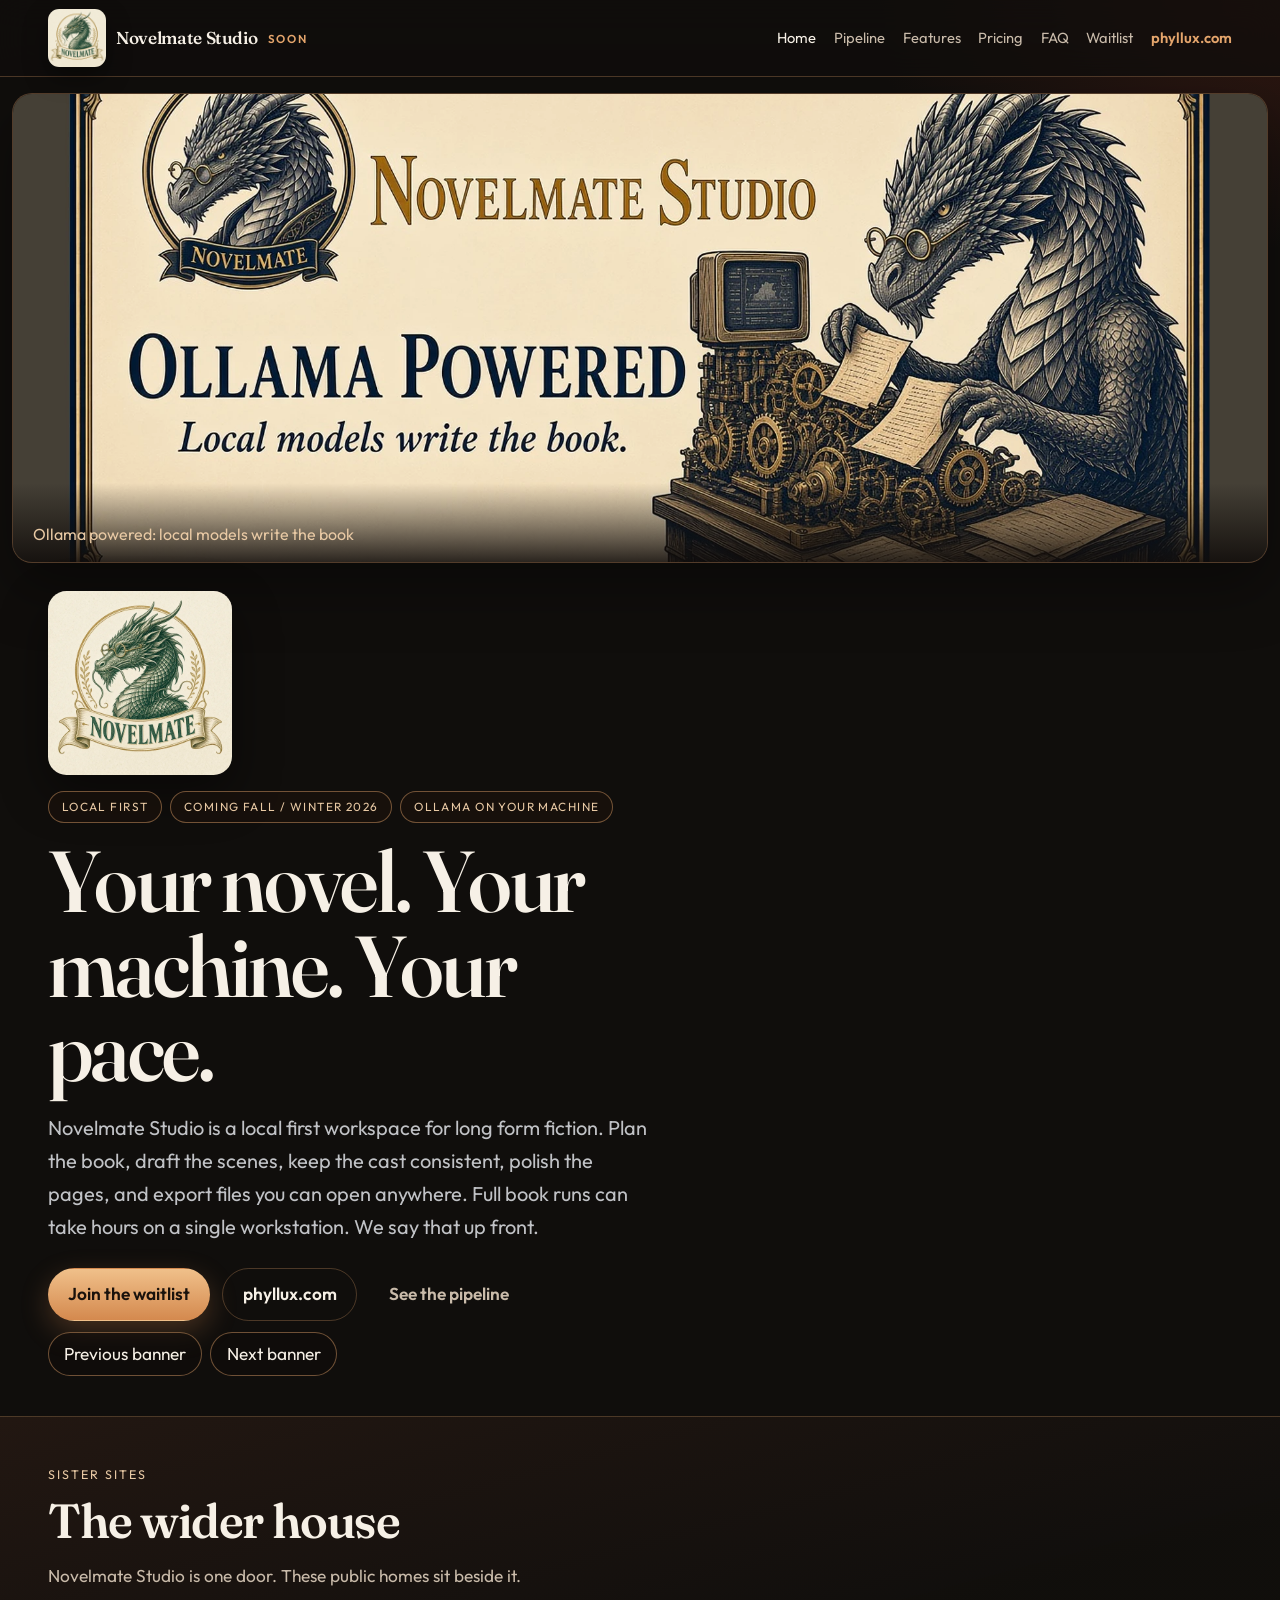
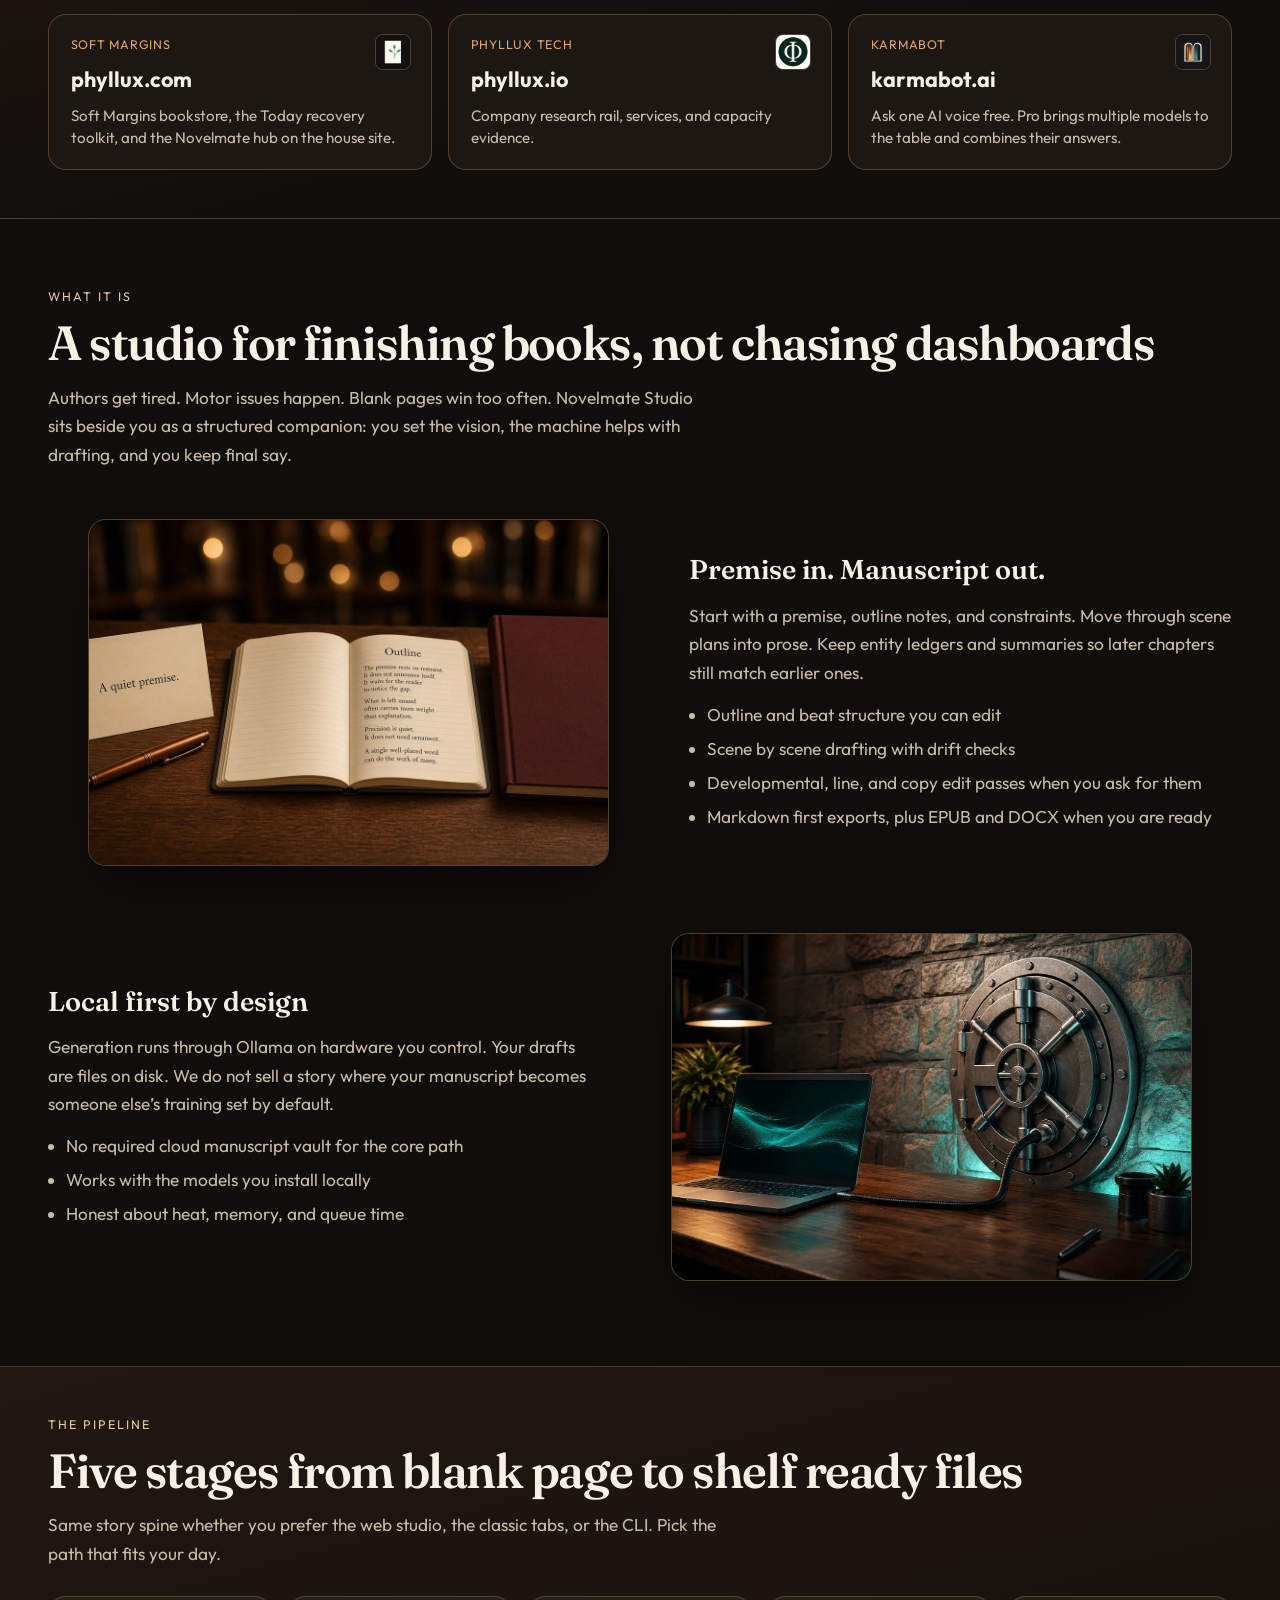
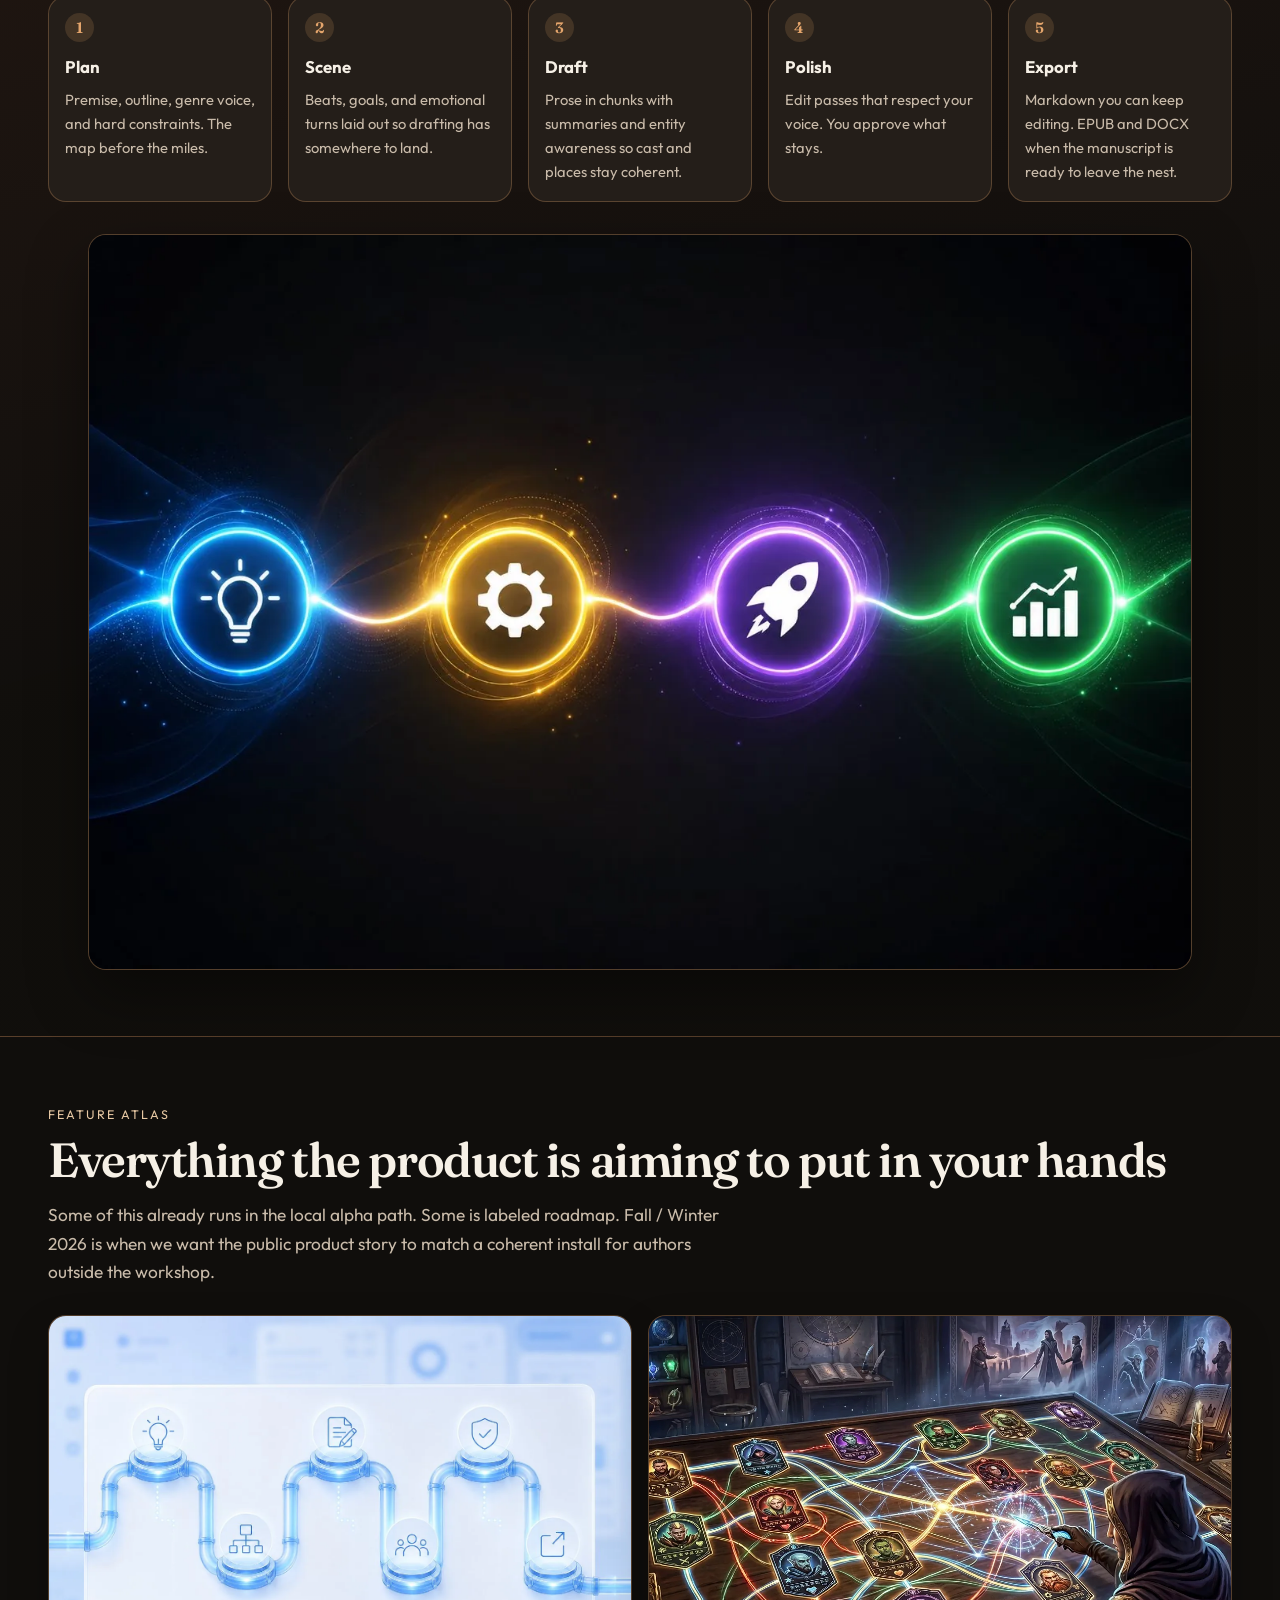
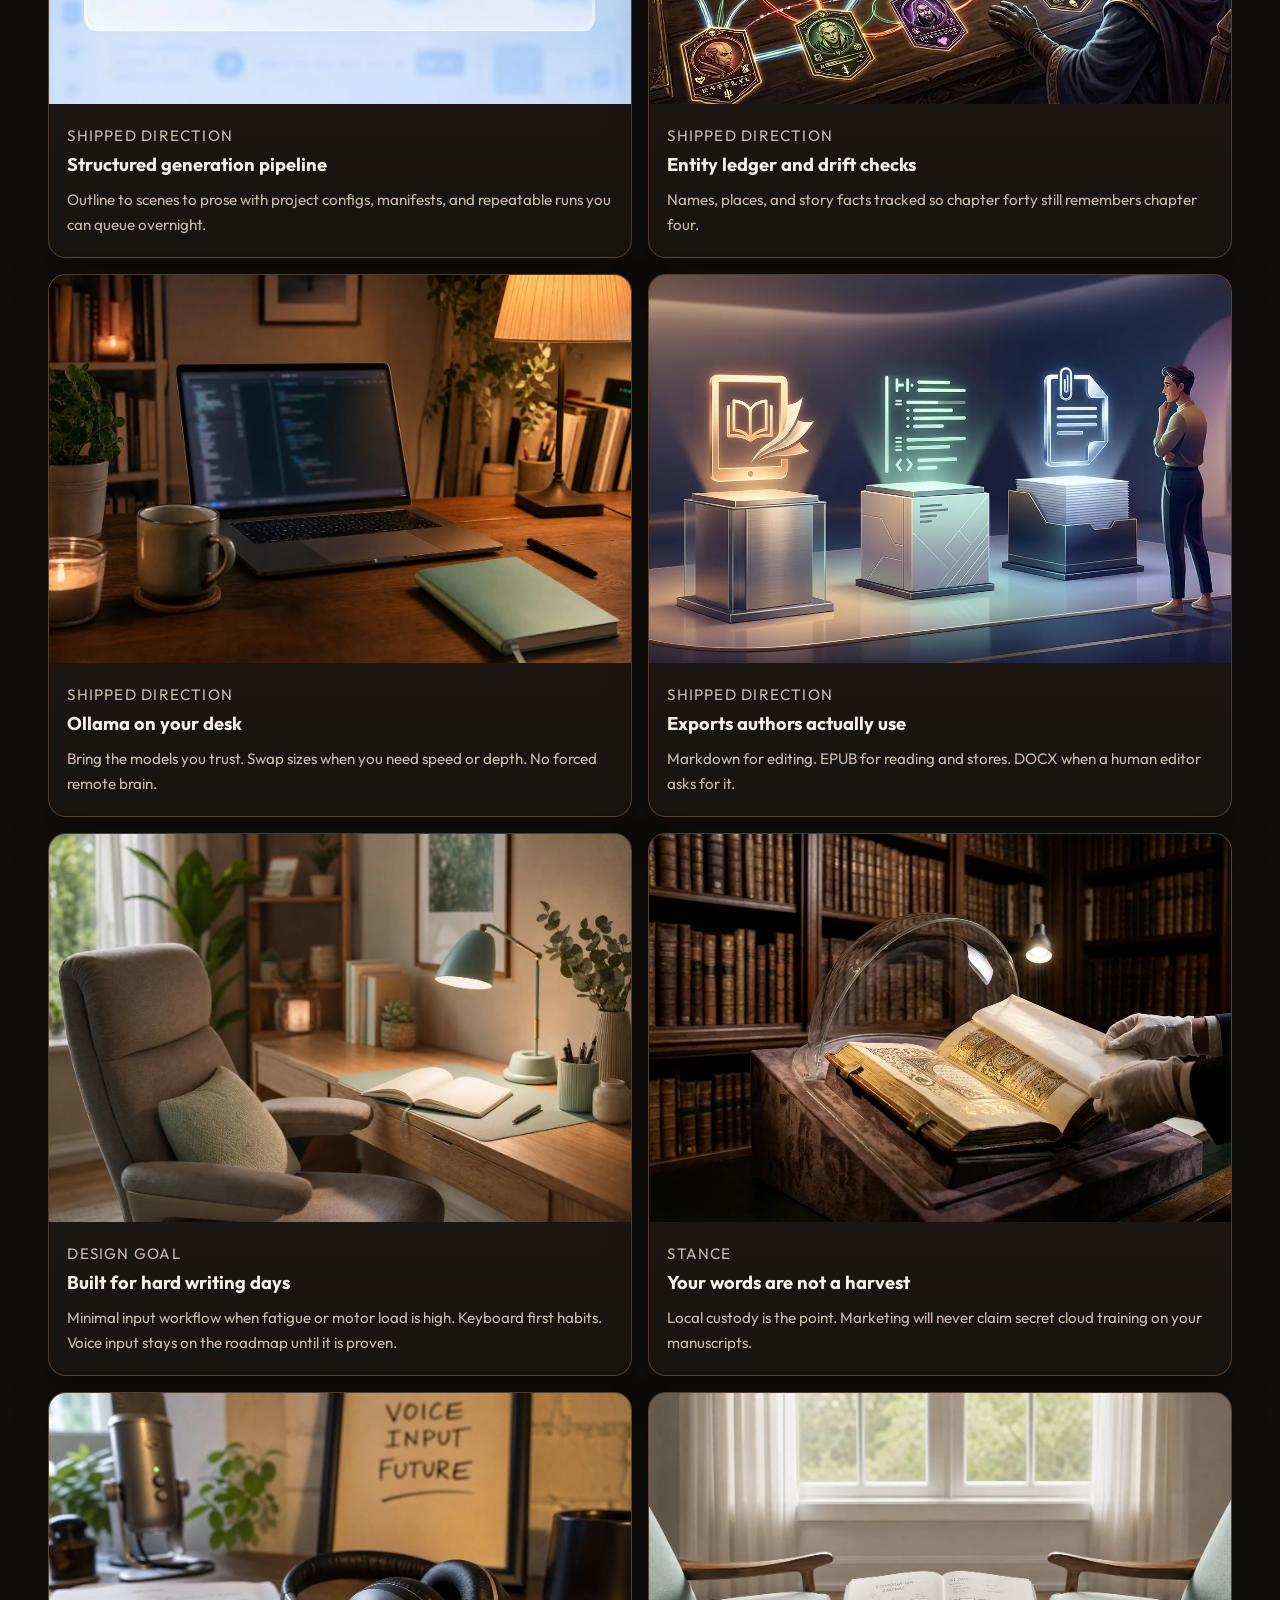
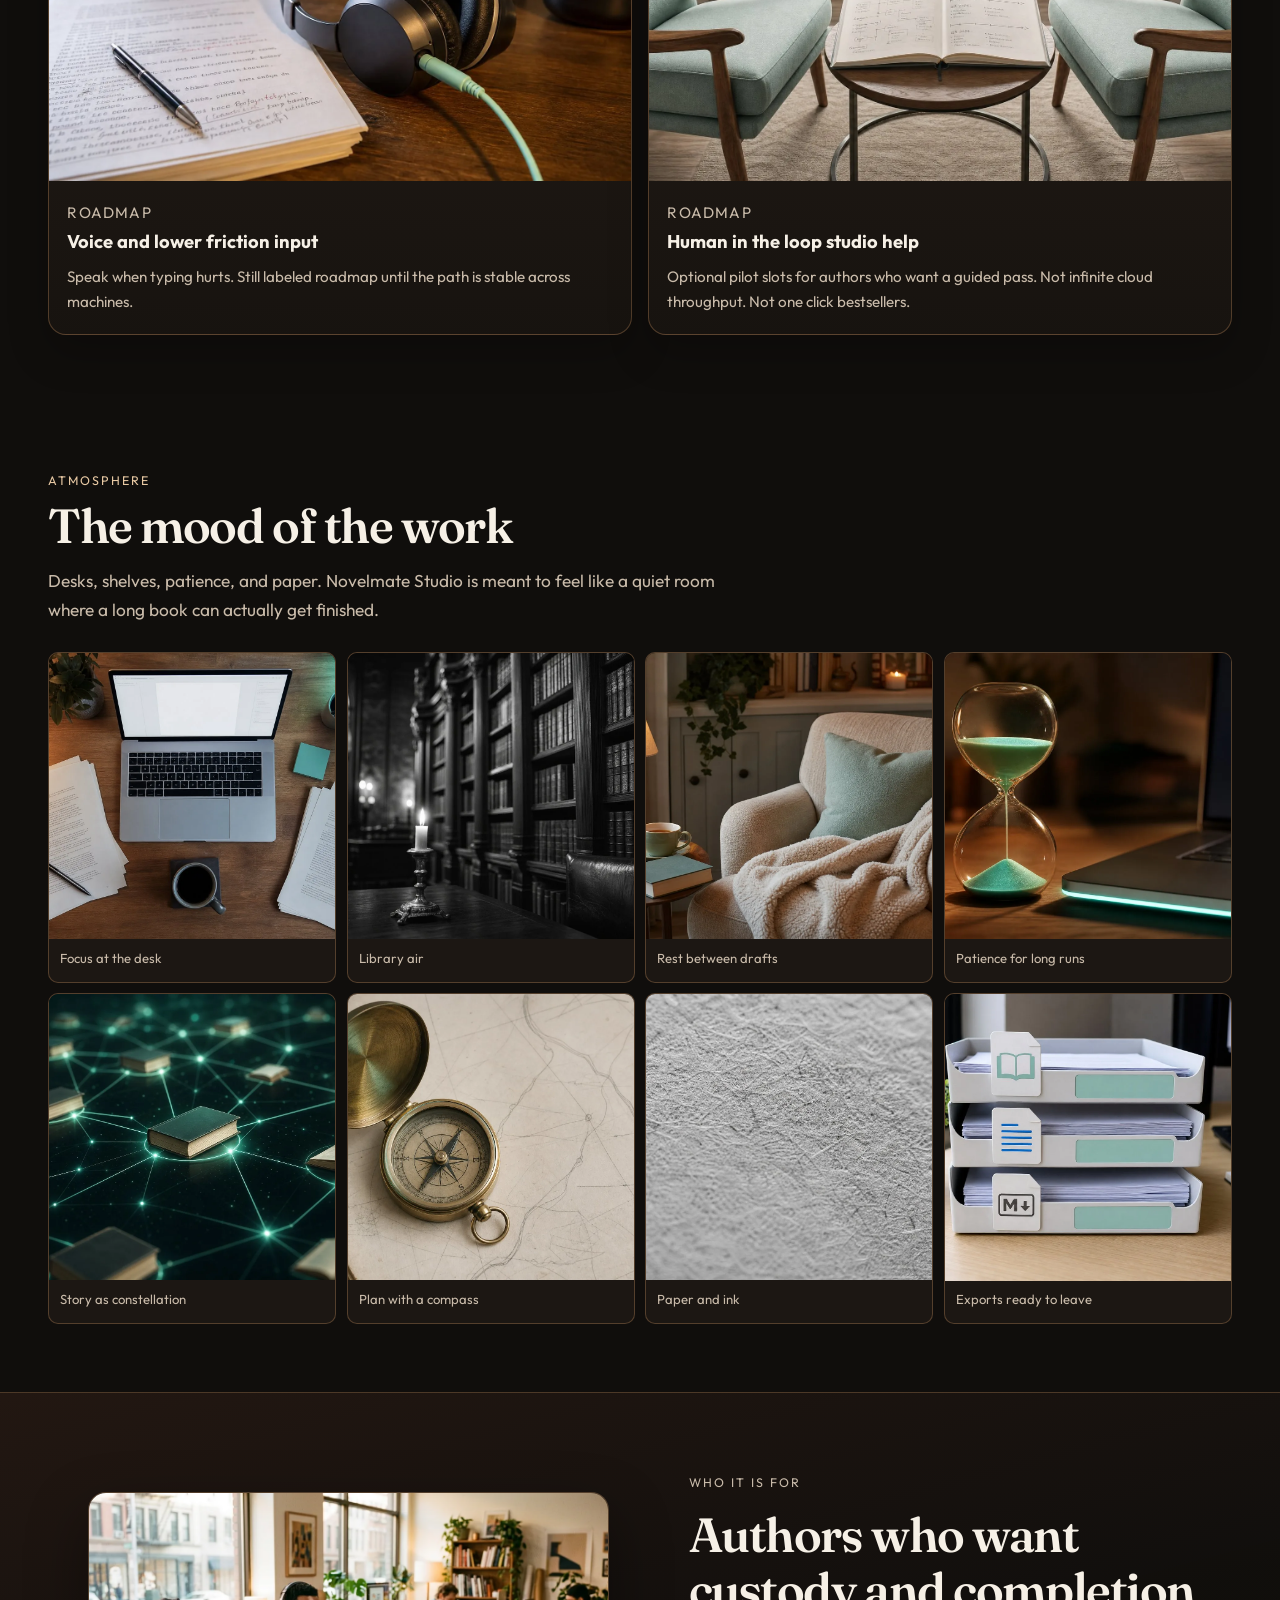
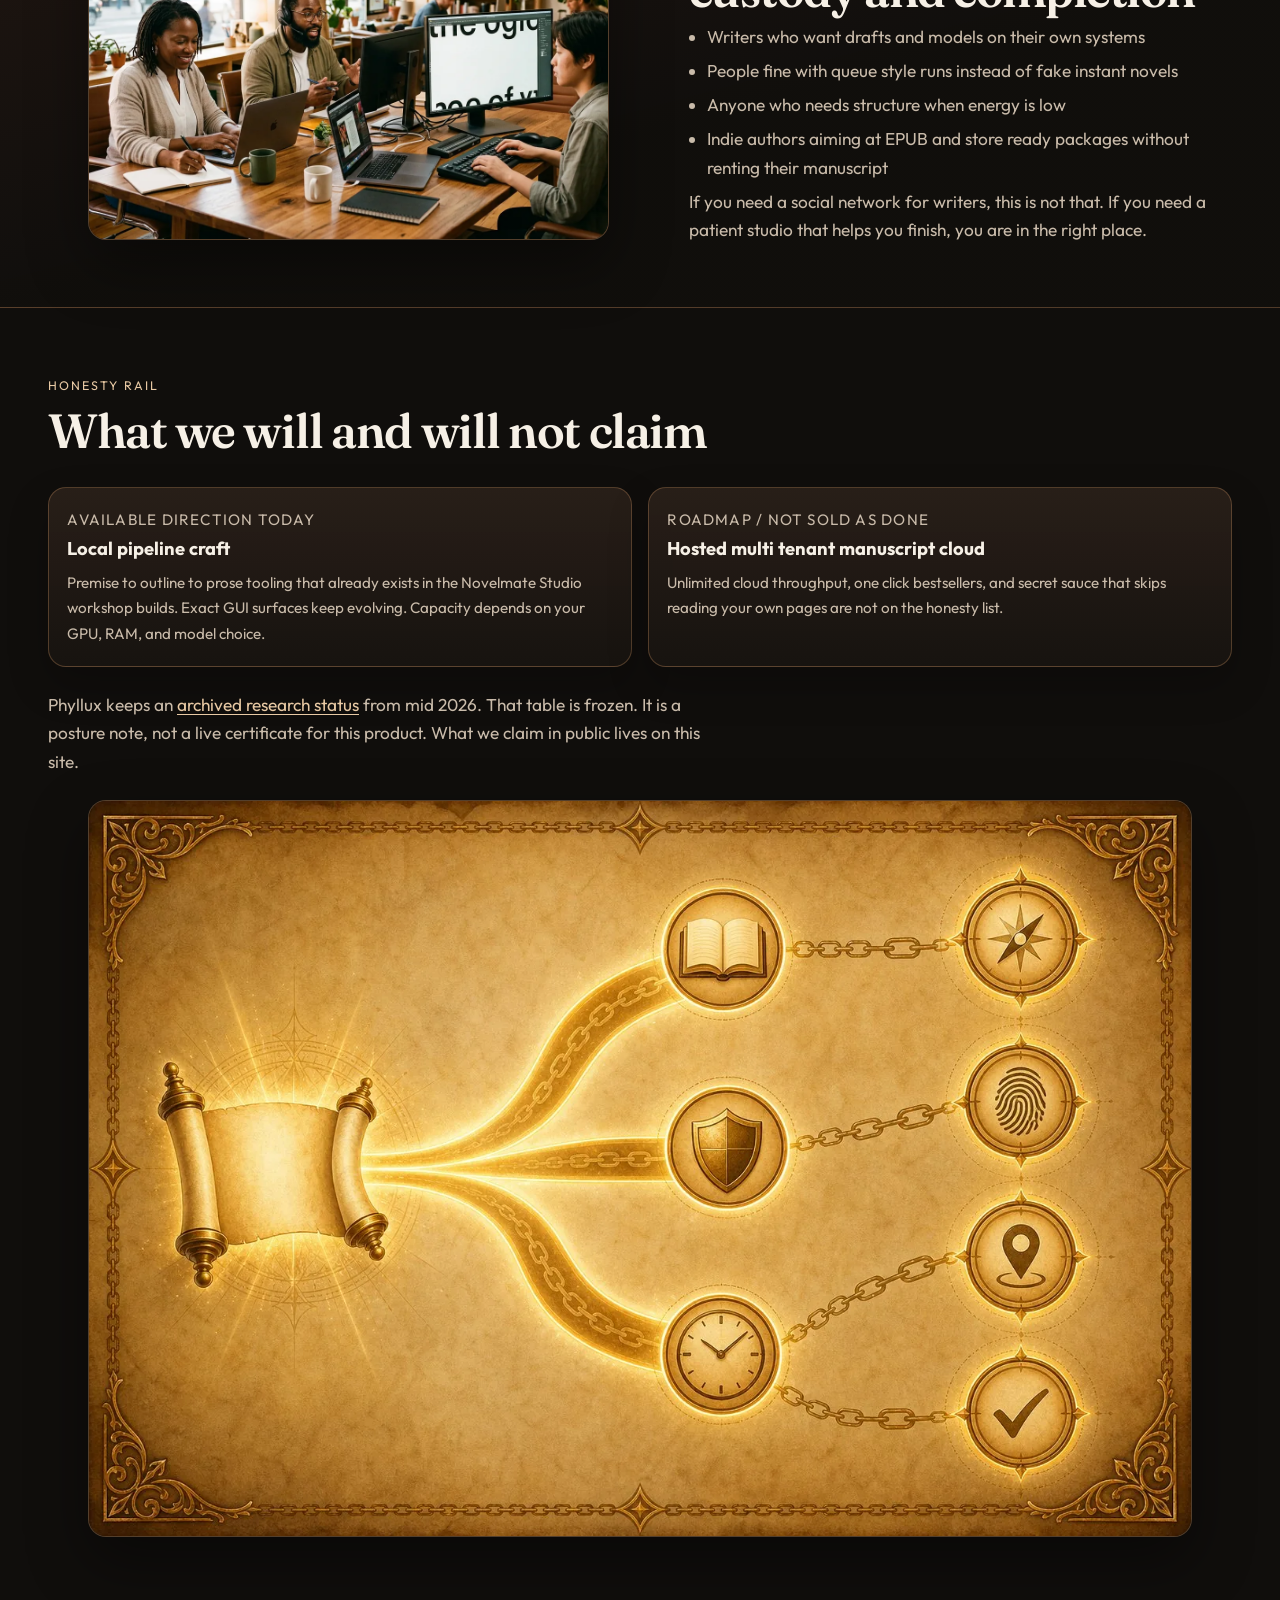
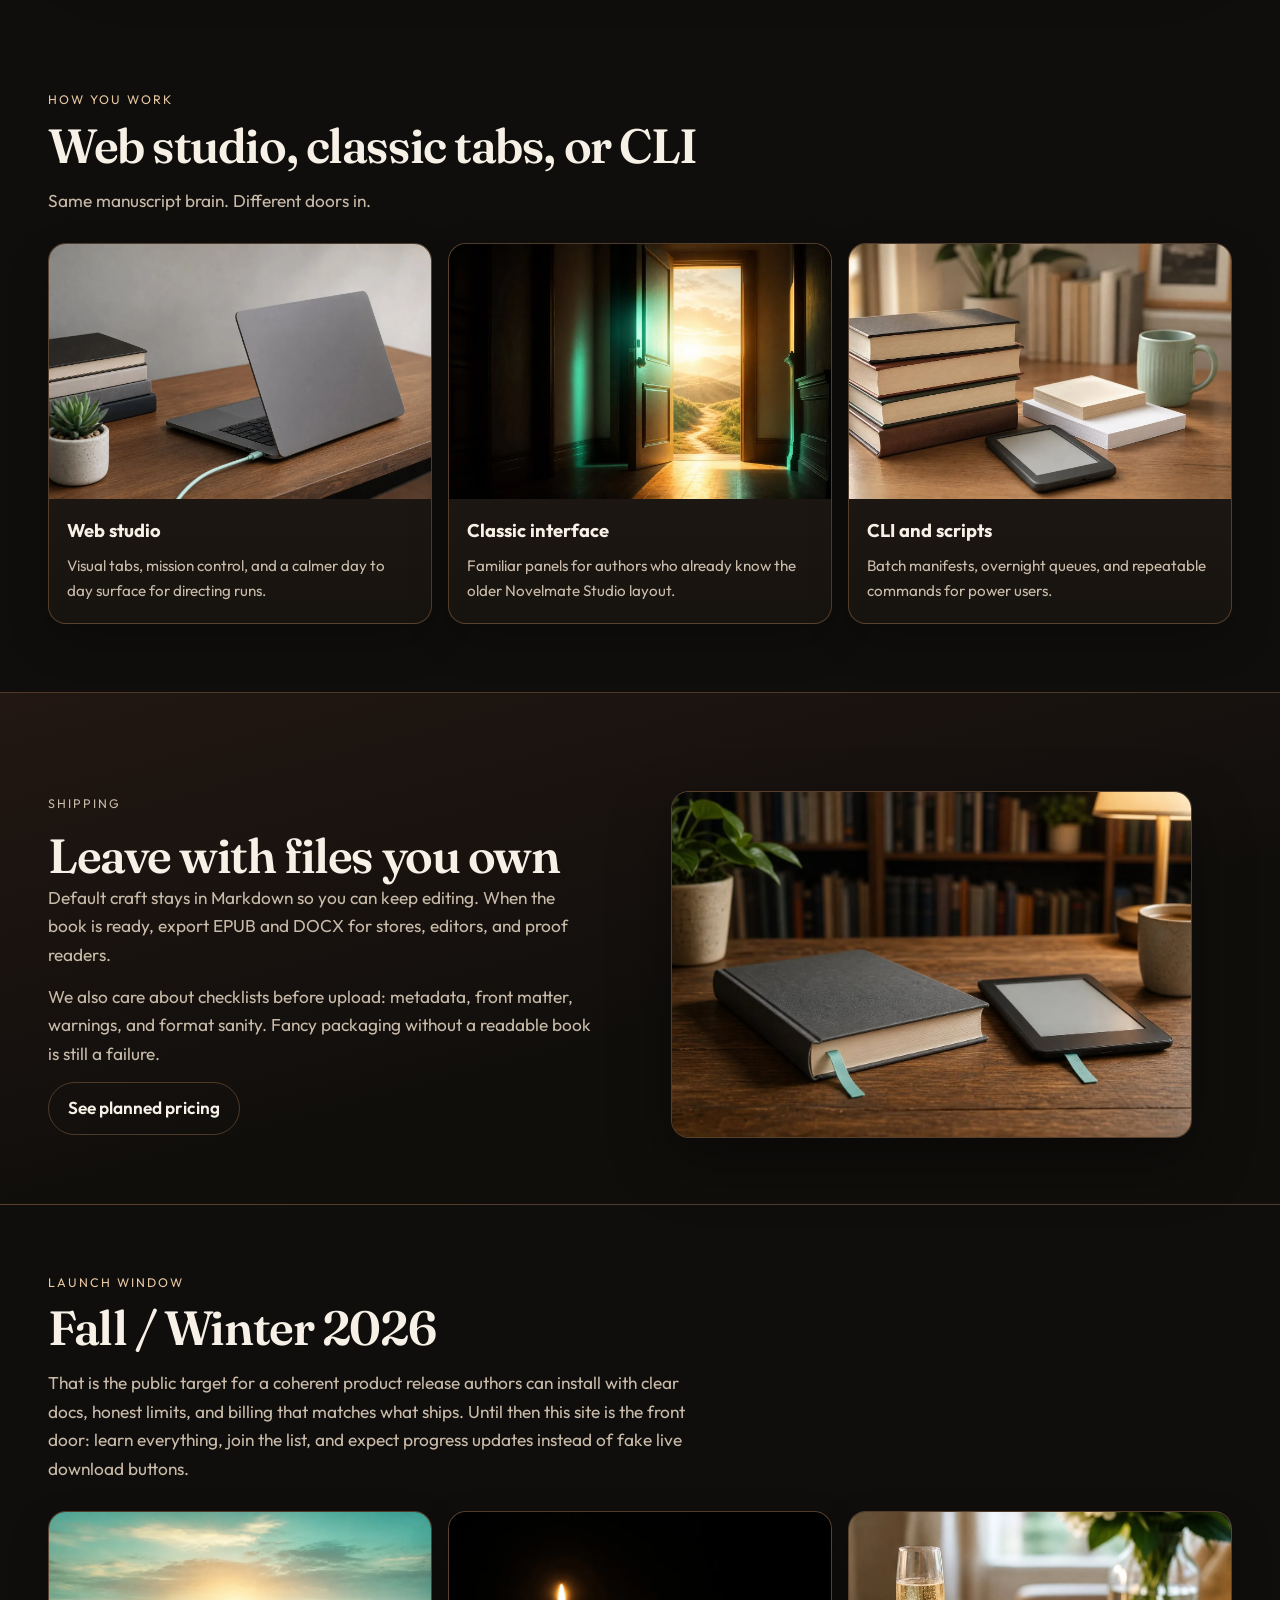
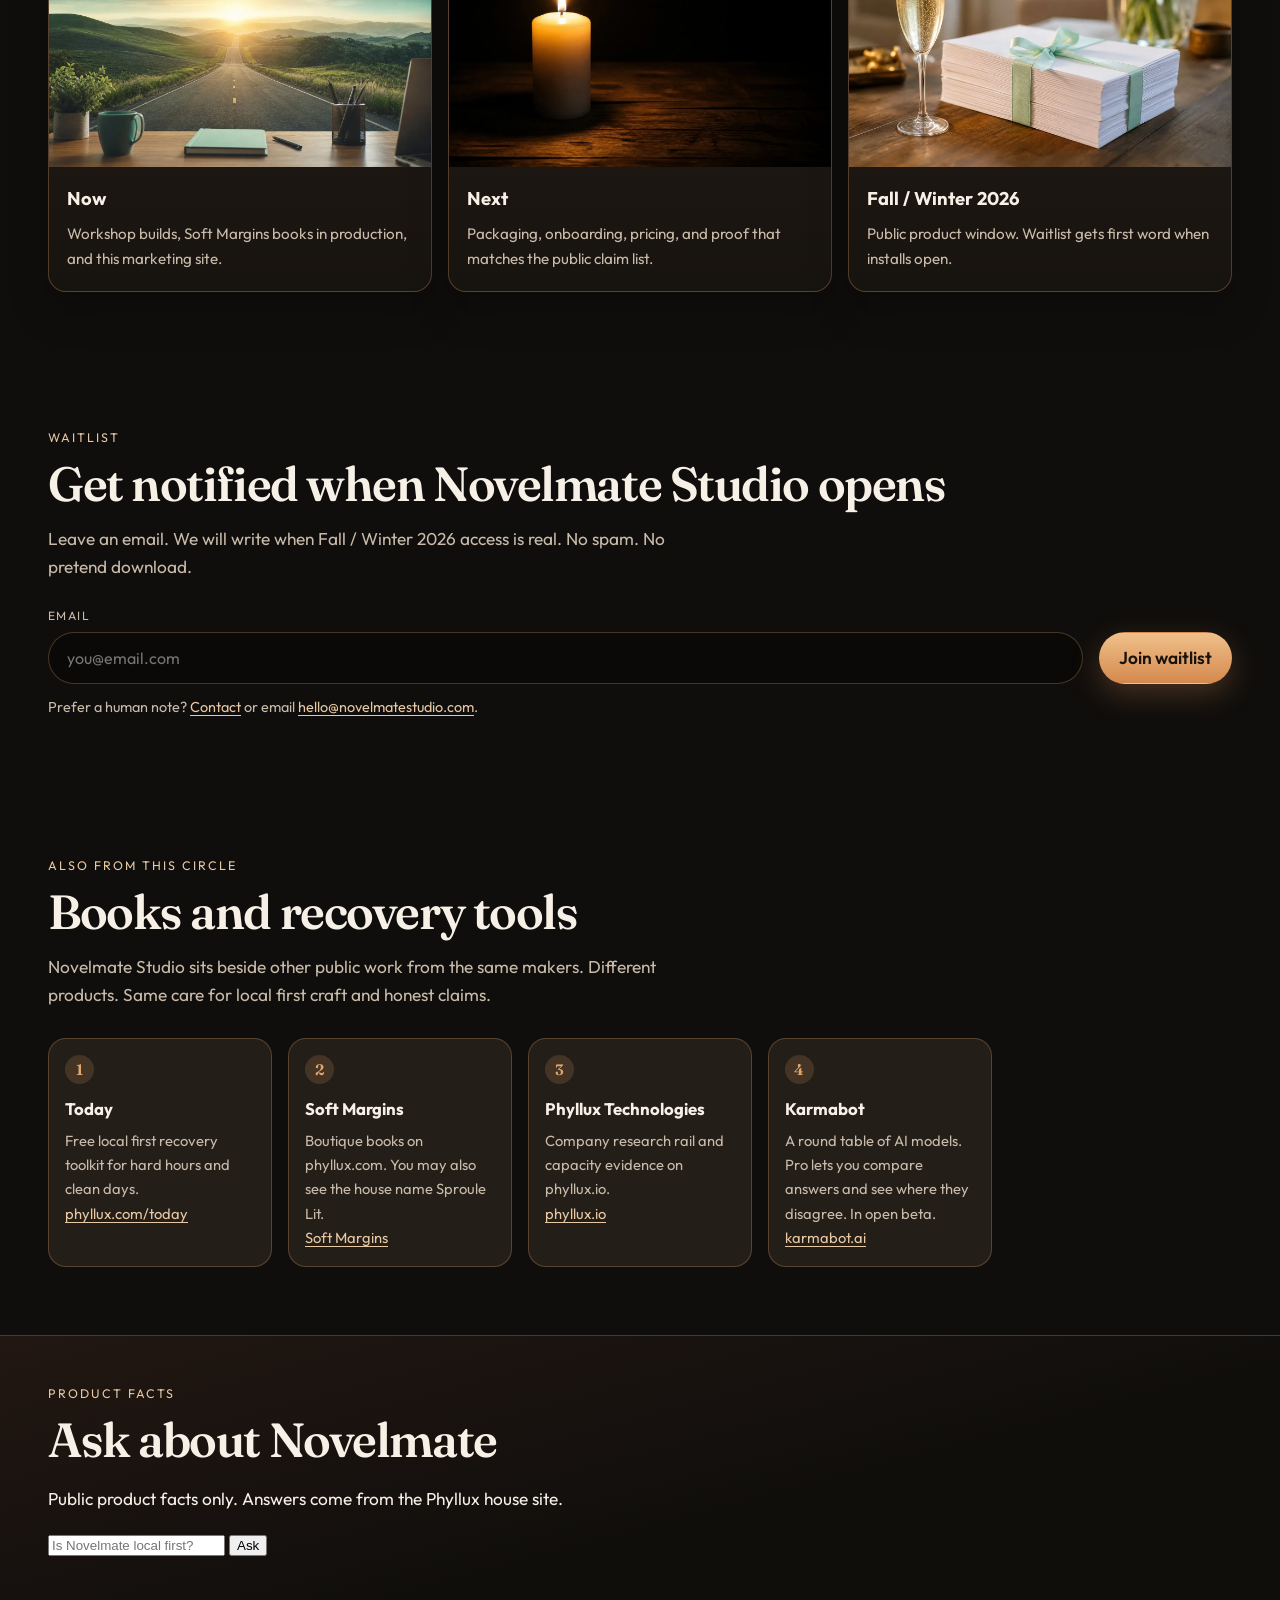
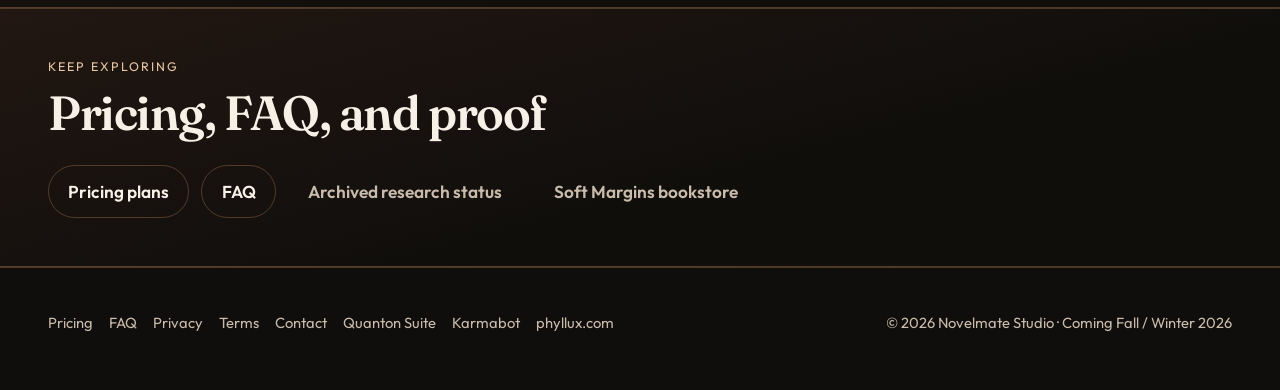
==== public/index.html @ 384fe959 "Show the studio banners above the headline and drop the twenty book offer. The home hero is now a cy" ====
﻿<!DOCTYPE html>
<html lang="en">
<head>
  <meta charset="utf-8" />
  <link rel="preconnect" href="https://fonts.googleapis.com" />
  <link rel="preconnect" href="https://fonts.gstatic.com" crossorigin />
  <link href="https://fonts.googleapis.com/css2?family=Fraunces:opsz,wght@9..144,520;9..144,640&family=Outfit:wght@400;500;600&display=swap" rel="stylesheet" />
  <meta name="viewport" content="width=device-width, initial-scale=1, viewport-fit=cover" />
  <title>Novelmate Studio — local first fiction workspace | Coming Fall/Winter 2026</title>
  <meta name="description" content="Novelmate Studio helps authors plan, draft, polish, and export long form fiction on their own machine with Ollama. Coming Fall/Winter 2026. Join the waitlist." />
  <meta property="og:title" content="Novelmate Studio — Coming Fall/Winter 2026" />
  <meta property="og:description" content="Local first novel workspace. Premise to manuscript to EPUB. Your files stay on your machine." />
  <meta property="og:type" content="website" />
  <meta property="og:url" content="https://novelmatestudio.com/" />
  <meta property="og:image" content="https://novelmatestudio.com/assets/og-1200x630.webp" />
  <meta name="twitter:card" content="summary_large_image" />
  <meta name="twitter:image" content="https://novelmatestudio.com/assets/og-1200x630.webp" />
  <link rel="canonical" href="https://novelmatestudio.com/" />
  <link rel="stylesheet" href="css/site.css?v=20261008b" />
  <link rel="icon" href="assets/brand/favicon-32.png" type="image/png" />
  <link rel="apple-touch-icon" href="assets/brand/apple-touch-icon.png" />
  <script type="application/ld+json">
  {
    "@context": "https://schema.org",
    "@type": "SoftwareApplication",
    "name": "Novelmate Studio",
    "applicationCategory": "MultimediaApplication",
    "operatingSystem": "Windows, macOS, Linux",
    "offers": { "@type": "Offer", "price": "0", "priceCurrency": "USD", "availability": "https://schema.org/PreOrder" },
    "description": "Local first AI assisted fiction workspace for planning, drafting, polish, and export. Coming Fall/Winter 2026.",
    "url": "https://novelmatestudio.com/"
  }
  </script>
</head>
<body>
  <a class="sr-only" href="#main">Skip to content</a>

  <header class="site-header">
    <div class="inner">
      <a class="brand" href="index.html"><img class="brand-dragon" src="assets/brand/logo-dragon.webp" alt="Novelmate dragon" width="58" height="58" />Novelmate Studio <span>soon</span></a>
      <button class="nav-toggle" type="button" data-nav-toggle aria-expanded="false" aria-controls="site-nav">Menu</button>
      <nav id="site-nav" class="nav" data-site-nav aria-label="Primary">
        <a href="index.html" aria-current="page">Home</a>
        <a href="#pipeline">Pipeline</a>
        <a href="#features">Features</a>
        <a href="pricing.html">Pricing</a>
        <a href="faq.html">FAQ</a>
        <a href="#waitlist">Waitlist</a>
        <a class="nav-ext" href="https://phyllux.com/" rel="noopener noreferrer" target="_blank">phyllux.com</a>
      </nav>
    </div>
  </header>

  <section class="hero-stage" aria-label="Novelmate Studio hero">
    <div class="hero-frame">
      <img id="heroBanner" src="assets/heroes/nm-feature-hero-01-local-first.webp" alt="" width="1920" height="1080" fetchpriority="high" />
      <p class="hero-caption" id="heroCaption">Local first: your words stay on your machine</p>
    </div>
    <div class="hero-inner">
      <img class="hero-mark" src="assets/brand/logo-dragon.webp" alt="Novelmate dragon crest" width="184" height="184" />
      <div class="pill-row">
        <span class="pill">Local first</span>
        <span class="pill">Coming Fall / Winter 2026</span>
        <span class="pill">Ollama on your machine</span>
      </div>
      <h1>Your novel. Your machine. Your pace.</h1>
      <p class="lede">
        Novelmate Studio is a local first workspace for long form fiction. Plan the book, draft the scenes, keep the cast consistent, polish the pages, and export files you can open anywhere.
        Full book runs can take hours on a single workstation. We say that up front.
      </p>
      <div class="cta-row">
        <a class="btn btn-primary" href="#waitlist">Join the waitlist</a>
        <a class="btn btn-secondary" href="https://phyllux.com/" rel="noopener noreferrer" target="_blank">phyllux.com</a>
        <a class="btn btn-ghost" href="#pipeline">See the pipeline</a>
      </div>
      <div class="hero-nav">
        <button type="button" id="heroPrev">Previous banner</button>
        <button type="button" id="heroNext">Next banner</button>
      </div>
    </div>
  </section>

  <main id="main">
    <section class="band sister-band" aria-labelledby="sister-heading">
      <div class="wrap">
        <p class="section-kicker">Sister sites</p>
        <h2 class="section-title" id="sister-heading">The wider house</h2>
        <p class="section-lead">Novelmate Studio is one door. These public homes sit beside it.</p>
        <div class="sister-grid">
          <a class="sister-card" href="https://phyllux.com/soft-margins.html" rel="noopener noreferrer" target="_blank">
            <img class="sister-mark" src="assets/brand/soft-margins-mark-96.webp" alt="" width="96" height="96" loading="lazy">
            <p class="sister-kicker">Soft Margins</p>
            <h3>phyllux.com</h3>
            <p>Soft Margins bookstore, the Today recovery toolkit, and the Novelmate hub on the house site.</p>
          </a>
          <a class="sister-card" href="https://phyllux.io/" rel="noopener noreferrer" target="_blank">
            <img class="sister-mark" src="assets/brand/phyllux-mark-96.webp" alt="" width="96" height="96" loading="lazy">
            <p class="sister-kicker">Phyllux Tech</p>
            <h3>phyllux.io</h3>
            <p>Company research rail, services, and capacity evidence.</p>
          </a>
          <a class="sister-card" href="https://karmabot.ai/" rel="noopener noreferrer" target="_blank">
            <img class="sister-mark" src="assets/brand/karmabot-mark-96.webp" alt="" width="96" height="96" loading="lazy">
            <p class="sister-kicker">Karmabot</p>
            <h3>karmabot.ai</h3>
            <p>Ask one AI voice free. Pro brings multiple models to the table and combines their answers.</p>
          </a>
        </div>
      </div>
    </section>
<section class="wrap" aria-labelledby="what-heading">
      <p class="section-kicker">What it is</p>
      <h2 class="section-title" id="what-heading">A studio for finishing books, not chasing dashboards</h2>
      <p class="section-lead">
        Authors get tired. Motor issues happen. Blank pages win too often. Novelmate Studio sits beside you as a structured companion: you set the vision, the machine helps with drafting, and you keep final say.
      </p>

      <div class="feature-split">
        <figure class="feature-media">
          <img src="assets/marketing/bcs-ad-aspiration-premise-to-novel.webp" alt="Visual metaphor of a premise becoming a finished novel" width="1376" height="768" loading="lazy" />
        </figure>
        <div class="feature-copy">
          <h3>Premise in. Manuscript out.</h3>
          <p>Start with a premise, outline notes, and constraints. Move through scene plans into prose. Keep entity ledgers and summaries so later chapters still match earlier ones.</p>
          <ul>
            <li>Outline and beat structure you can edit</li>
            <li>Scene by scene drafting with drift checks</li>
            <li>Developmental, line, and copy edit passes when you ask for them</li>
            <li>Markdown first exports, plus EPUB and DOCX when you are ready</li>
          </ul>
        </div>
      </div>

      <div class="feature-split reverse">
        <figure class="feature-media">
          <img src="assets/marketing/nm-pdf-card-local-first.webp" alt="Local custody metaphor for manuscripts on your own computer" width="1400" height="933" loading="lazy" />
        </figure>
        <div class="feature-copy">
          <h3>Local first by design</h3>
          <p>Generation runs through Ollama on hardware you control. Your drafts are files on disk. We do not sell a story where your manuscript becomes someone else’s training set by default.</p>
          <ul>
            <li>No required cloud manuscript vault for the core path</li>
            <li>Works with the models you install locally</li>
            <li>Honest about heat, memory, and queue time</li>
          </ul>
        </div>
      </div>
    </section>

    <section class="band" id="pipeline" aria-labelledby="pipeline-heading">
      <div class="wrap">
        <p class="section-kicker">The pipeline</p>
        <h2 class="section-title" id="pipeline-heading">Five stages from blank page to shelf ready files</h2>
        <p class="section-lead">Same story spine whether you prefer the web studio, the classic tabs, or the CLI. Pick the path that fits your day.</p>
        <div class="steps">
          <article class="step">
            <h3>Plan</h3>
            <p>Premise, outline, genre voice, and hard constraints. The map before the miles.</p>
          </article>
          <article class="step">
            <h3>Scene</h3>
            <p>Beats, goals, and emotional turns laid out so drafting has somewhere to land.</p>
          </article>
          <article class="step">
            <h3>Draft</h3>
            <p>Prose in chunks with summaries and entity awareness so cast and places stay coherent.</p>
          </article>
          <article class="step">
            <h3>Polish</h3>
            <p>Edit passes that respect your voice. You approve what stays.</p>
          </article>
          <article class="step">
            <h3>Export</h3>
            <p>Markdown you can keep editing. EPUB and DOCX when the manuscript is ready to leave the nest.</p>
          </article>
        </div>
        <figure class="feature-media" style="margin-top:2rem">
          <img src="assets/marketing/nm-pdf-workflow-four-stage.webp" alt="Abstract four stage creative workflow illustration" width="1400" height="933" loading="lazy" />
        </figure>
      </div>
    </section>

    <section class="wrap" id="features" aria-labelledby="features-heading">
      <p class="section-kicker">Feature atlas</p>
      <h2 class="section-title" id="features-heading">Everything the product is aiming to put in your hands</h2>
      <p class="section-lead">Some of this already runs in the local alpha path. Some is labeled roadmap. Fall / Winter 2026 is when we want the public product story to match a coherent install for authors outside the workshop.</p>

      <div class="card-grid two">
        <article class="card">
          <img class="card-img" src="assets/marketing/nm-pdf-card-pipeline.webp" alt="Pipeline glass panel metaphor" width="1400" height="933" loading="lazy" />
          <div class="card-body">
            <p class="tag-shipped">Shipped direction</p>
            <h3>Structured generation pipeline</h3>
            <p>Outline to scenes to prose with project configs, manifests, and repeatable runs you can queue overnight.</p>
          </div>
        </article>
        <article class="card">
          <img class="card-img" src="assets/marketing/bcs-ad-feature-entity-ledger-consistent.webp" alt="Entity ledger consistency metaphor" width="1376" height="768" loading="lazy" />
          <div class="card-body">
            <p class="tag-shipped">Shipped direction</p>
            <h3>Entity ledger and drift checks</h3>
            <p>Names, places, and story facts tracked so chapter forty still remembers chapter four.</p>
          </div>
        </article>
        <article class="card">
          <img class="card-img" src="assets/marketing/nm-pdf-ollama-desk.webp" alt="Local model workstation at a writing desk" width="1400" height="933" loading="lazy" />
          <div class="card-body">
            <p class="tag-shipped">Shipped direction</p>
            <h3>Ollama on your desk</h3>
            <p>Bring the models you trust. Swap sizes when you need speed or depth. No forced remote brain.</p>
          </div>
        </article>
        <article class="card">
          <img class="card-img" src="assets/marketing/bcs-ad-feature-export-formats.webp" alt="Export formats metaphor with manuscript packages" width="1376" height="768" loading="lazy" />
          <div class="card-body">
            <p class="tag-shipped">Shipped direction</p>
            <h3>Exports authors actually use</h3>
            <p>Markdown for editing. EPUB for reading and stores. DOCX when a human editor asks for it.</p>
          </div>
        </article>
        <article class="card">
          <img class="card-img" src="assets/marketing/nm-pdf-accessibility-warm.webp" alt="Warm accessible writing desk" width="1400" height="933" loading="lazy" />
          <div class="card-body">
            <p class="tag-shipped">Design goal</p>
            <h3>Built for hard writing days</h3>
            <p>Minimal input workflow when fatigue or motor load is high. Keyboard first habits. Voice input stays on the roadmap until it is proven.</p>
          </div>
        </article>
        <article class="card">
          <img class="card-img" src="assets/marketing/bcs-ad-anti-extraction-dont-harvest.webp" alt="Anti extraction privacy metaphor" width="1376" height="768" loading="lazy" />
          <div class="card-body">
            <p class="tag-shipped">Stance</p>
            <h3>Your words are not a harvest</h3>
            <p>Local custody is the point. Marketing will never claim secret cloud training on your manuscripts.</p>
          </div>
        </article>
        <article class="card">
          <img class="card-img" src="assets/marketing/family-hype-voice-headphones.webp" alt="Quiet listening and voice work atmosphere" width="1400" height="933" loading="lazy" />
          <div class="card-body">
            <p class="tag-roadmap">Roadmap</p>
            <h3>Voice and lower friction input</h3>
            <p>Speak when typing hurts. Still labeled roadmap until the path is stable across machines.</p>
          </div>
        </article>
        <article class="card">
          <img class="card-img" src="assets/marketing/family-hype-collab-two-chairs.webp" alt="Two chairs suggesting careful collaboration" width="1400" height="933" loading="lazy" />
          <div class="card-body">
            <p class="tag-roadmap">Roadmap</p>
            <h3>Human in the loop studio help</h3>
            <p>Optional pilot slots for authors who want a guided pass. Not infinite cloud throughput. Not one click bestsellers.</p>
          </div>
        </article>
      </div>
    </section>

    <section class="wrap" aria-labelledby="gallery-heading">
      <p class="section-kicker">Atmosphere</p>
      <h2 class="section-title" id="gallery-heading">The mood of the work</h2>
      <p class="section-lead">Desks, shelves, patience, and paper. Novelmate Studio is meant to feel like a quiet room where a long book can actually get finished.</p>
      <div class="mosaic">
        <figure>
          <img src="assets/marketing/family-hype-desk-writer.webp" alt="Writer at a focused desk" width="1400" height="933" loading="lazy" />
          <figcaption>Focus at the desk</figcaption>
        </figure>
        <figure>
          <img src="assets/marketing/nm-pdf-photo-01-library.webp" alt="Library shelves in documentary light" width="1400" height="933" loading="lazy" />
          <figcaption>Library air</figcaption>
        </figure>
        <figure>
          <img src="assets/marketing/family-hype-reading-nook-rest.webp" alt="Reading nook for rest between drafts" width="1400" height="933" loading="lazy" />
          <figcaption>Rest between drafts</figcaption>
        </figure>
        <figure>
          <img src="assets/marketing/family-hype-patience-hourglass.webp" alt="Hourglass suggesting patient long runs" width="1400" height="933" loading="lazy" />
          <figcaption>Patience for long runs</figcaption>
        </figure>
        <figure>
          <img src="assets/marketing/family-hype-story-constellation.webp" alt="Story points like a constellation" width="1400" height="933" loading="lazy" />
          <figcaption>Story as constellation</figcaption>
        </figure>
        <figure>
          <img src="assets/marketing/family-hype-compass-plan.webp" alt="Compass planning metaphor" width="1400" height="933" loading="lazy" />
          <figcaption>Plan with a compass</figcaption>
        </figure>
        <figure>
          <img src="assets/marketing/nm-pdf-photo-03-paper-macro.webp" alt="Paper texture close up" width="1400" height="933" loading="lazy" />
          <figcaption>Paper and ink</figcaption>
        </figure>
        <figure>
          <img src="assets/marketing/family-hype-export-trays.webp" alt="Export trays metaphor" width="1400" height="933" loading="lazy" />
          <figcaption>Exports ready to leave</figcaption>
        </figure>
      </div>
    </section>

    <section class="band" aria-labelledby="who-heading">
      <div class="wrap">
        <div class="feature-split">
          <figure class="feature-media">
            <img src="assets/marketing/bcs-ad-accessibility-write-when-hard.webp" alt="Writing when the blank page feels hard" width="1376" height="768" loading="lazy" />
          </figure>
          <div class="feature-copy">
            <p class="section-kicker">Who it is for</p>
            <h2 class="section-title" id="who-heading">Authors who want custody and completion</h2>
            <ul>
              <li>Writers who want drafts and models on their own systems</li>
              <li>People fine with queue style runs instead of fake instant novels</li>
              <li>Anyone who needs structure when energy is low</li>
              <li>Indie authors aiming at EPUB and store ready packages without renting their manuscript</li>
            </ul>
            <p>If you need a social network for writers, this is not that. If you need a patient studio that helps you finish, you are in the right place.</p>
          </div>
        </div>
      </div>
    </section>

    <section class="wrap" id="honesty" aria-labelledby="honesty-heading">
      <p class="section-kicker">Honesty rail</p>
      <h2 class="section-title" id="honesty-heading">What we will and will not claim</h2>
      <div class="card-grid two" style="margin-top:1.75rem">
        <article class="card">
          <div class="card-body">
            <p class="tag-shipped">Available direction today</p>
            <h3>Local pipeline craft</h3>
            <p>Premise to outline to prose tooling that already exists in the Novelmate Studio workshop builds. Exact GUI surfaces keep evolving. Capacity depends on your GPU, RAM, and model choice.</p>
          </div>
        </article>
        <article class="card">
          <div class="card-body">
            <p class="tag-roadmap">Roadmap / not sold as done</p>
            <h3>Hosted multi tenant manuscript cloud</h3>
            <p>Unlimited cloud throughput, one click bestsellers, and secret sauce that skips reading your own pages are not on the honesty list.</p>
          </div>
        </article>
      </div>
      <p class="section-lead" style="margin-top:1.5rem">
        Phyllux keeps an <a href="https://phyllux.io/research-status.html">archived research status</a> from mid 2026. That table is frozen. It is a posture note, not a live certificate for this product. What we claim in public lives on this site.
      </p>
      <figure class="feature-media" style="margin-top:1.5rem">
        <img src="assets/marketing/nm-pdf-journey-proof-map.webp" alt="Proof path map with abstract icons" width="1400" height="933" loading="lazy" />
      </figure>
    </section>

    <section class="wrap" aria-labelledby="paths-heading">
      <p class="section-kicker">How you work</p>
      <h2 class="section-title" id="paths-heading">Web studio, classic tabs, or CLI</h2>
      <p class="section-lead">Same manuscript brain. Different doors in.</p>
      <div class="card-grid three">
        <article class="card">
          <img class="card-img" src="assets/marketing/nm-pdf-dev-laptop-books.webp" alt="Laptop among books" width="1400" height="933" loading="lazy" />
          <div class="card-body">
            <h3>Web studio</h3>
            <p>Visual tabs, mission control, and a calmer day to day surface for directing runs.</p>
          </div>
        </article>
        <article class="card">
          <img class="card-img" src="assets/marketing/family-hype-doorway-beginning.webp" alt="Doorway at the beginning of a project" width="1400" height="933" loading="lazy" />
          <div class="card-body">
            <h3>Classic interface</h3>
            <p>Familiar panels for authors who already know the older Novelmate Studio layout.</p>
          </div>
        </article>
        <article class="card">
          <img class="card-img" src="assets/marketing/nm-pdf-card-export.webp" alt="Export package metaphor" width="1400" height="933" loading="lazy" />
          <div class="card-body">
            <h3>CLI and scripts</h3>
            <p>Batch manifests, overnight queues, and repeatable commands for power users.</p>
          </div>
        </article>
      </div>
    </section>

    <section class="band" aria-labelledby="export-heading">
      <div class="wrap">
        <div class="feature-split reverse">
          <figure class="feature-media">
            <img src="assets/marketing/family-hype-exports-metaphor.webp" alt="Manuscript exports as finished trays" width="1400" height="933" loading="lazy" />
          </figure>
          <div class="feature-copy">
            <p class="section-kicker">Shipping</p>
            <h2 class="section-title" id="export-heading">Leave with files you own</h2>
            <p>Default craft stays in Markdown so you can keep editing. When the book is ready, export EPUB and DOCX for stores, editors, and proof readers.</p>
            <p>We also care about checklists before upload: metadata, front matter, warnings, and format sanity. Fancy packaging without a readable book is still a failure.</p>
            <a class="btn btn-secondary" href="pricing.html">See planned pricing</a>
          </div>
        </div>
      </div>
    </section>

    <section class="wrap" aria-labelledby="timeline-heading">
      <p class="section-kicker">Launch window</p>
      <h2 class="section-title" id="timeline-heading">Fall / Winter 2026</h2>
      <p class="section-lead">
        That is the public target for a coherent product release authors can install with clear docs, honest limits, and billing that matches what ships.
        Until then this site is the front door: learn everything, join the list, and expect progress updates instead of fake live download buttons.
      </p>
      <div class="card-grid three" style="margin-top:1.75rem">
        <article class="card">
          <img class="card-img" src="assets/marketing/family-hype-roadmap-horizon.webp" alt="Roadmap horizon landscape" width="1400" height="933" loading="lazy" />
          <div class="card-body">
            <h3>Now</h3>
            <p>Workshop builds, Soft Margins books in production, and this marketing site.</p>
          </div>
        </article>
        <article class="card">
          <img class="card-img" src="assets/marketing/nm-pdf-candle-today.webp" alt="Candle suggesting patient progress" width="1400" height="933" loading="lazy" />
          <div class="card-body">
            <h3>Next</h3>
            <p>Packaging, onboarding, pricing, and proof that matches the public claim list.</p>
          </div>
        </article>
        <article class="card">
          <img class="card-img" src="assets/marketing/family-hype-milestone-celebration.webp" alt="Milestone celebration atmosphere" width="1400" height="933" loading="lazy" />
          <div class="card-body">
            <h3>Fall / Winter 2026</h3>
            <p>Public product window. Waitlist gets first word when installs open.</p>
          </div>
        </article>
      </div>
    </section>

    <section class="wrap" id="waitlist" aria-labelledby="waitlist-heading">
      <p class="section-kicker">Waitlist</p>
      <h2 class="section-title" id="waitlist-heading">Get notified when Novelmate Studio opens</h2>
      <p class="section-lead">Leave an email. We will write when Fall / Winter 2026 access is real. No spam. No pretend download.</p>
      <form class="waitlist" action="https://formsubmit.co/ajax/phibronotchi@gmail.com" method="POST" data-waitlist>
        <div>
          <label for="wait-email">Email</label>
          <input id="wait-email" name="email" type="email" autocomplete="email" required placeholder="you@email.com" />
          <input type="hidden" name="_subject" value="Novelmate Studio waitlist" />
        </div>
        <button class="btn btn-primary" type="submit">Join waitlist</button>
      </form>
      <p class="waitlist-note" data-waitlist-msg hidden></p>
      <p class="waitlist-note">Prefer a human note? <a href="contact.html">Contact</a> or email <a href="mailto:hello@novelmatestudio.com">hello@novelmatestudio.com</a>.</p>
    </section>

    <section class="wrap" aria-labelledby="endeavors-heading">
      <p class="section-kicker">Also from this circle</p>
      <h2 class="section-title" id="endeavors-heading">Books and recovery tools</h2>
      <p class="section-lead">Novelmate Studio sits beside other public work from the same makers. Different products. Same care for local first craft and honest claims.</p>
      <div class="steps">
        <article class="step">
          <h3>Today</h3>
          <p>Free local first recovery toolkit for hard hours and clean days.</p>
          <p><a href="https://phyllux.com/today.html" rel="noopener noreferrer" target="_blank">phyllux.com/today</a></p>
        </article>
        <article class="step">
          <h3>Soft Margins</h3>
          <p>Boutique books on phyllux.com. You may also see the house name Sproule Lit.</p>
          <p><a href="https://phyllux.com/soft-margins.html" rel="noopener noreferrer" target="_blank">Soft Margins</a></p>
        </article>
        <article class="step">
          <h3>Phyllux Technologies</h3>
          <p>Company research rail and capacity evidence on phyllux.io.</p>
          <p><a href="https://phyllux.io/" rel="noopener noreferrer" target="_blank">phyllux.io</a></p>
        </article>
        <article class="step">
          <h3>Karmabot</h3>
          <p>A round table of AI models. Pro lets you compare answers and see where they disagree. In open beta.</p>
          <p><a href="https://karmabot.ai/" rel="noopener noreferrer" target="_blank">karmabot.ai</a></p>
        </article>
      </div>
    </section>

    <section class="band">
      <div class="wrap">
        <p class="section-kicker">Product facts</p>
        <h2 class="section-title">Ask about Novelmate</h2>
        <p>Public product facts only. Answers come from the Phyllux house site.</p>
        <section class="sneak-speak-embed sneak-speak-embed--light" data-sneak-speak data-api="https://phyllux.com/api/sneak-speak" data-slug="novelmate-studio" style="margin-top:1rem">
          <form class="sneak-speak__form" data-sneak-form>
            <label class="sr-only" for="sneak-q-nm">Your question</label>
            <div class="sneak-speak__row">
              <input id="sneak-q-nm" class="sneak-speak__input" data-sneak-input type="text" maxlength="220" autocomplete="off" placeholder="Is Novelmate local first?" required>
              <button class="sneak-speak__btn" data-sneak-submit type="submit">Ask</button>
            </div>
          </form>
          <p class="sneak-speak__reply" data-sneak-reply hidden></p>
          <p class="sneak-speak__cta" data-sneak-cta hidden>
            <a href="https://phyllux.com/apps.html">See Novelmate on phyllux.com</a>
          </p>
        </section>
      </div>
    </section>

    <section class="band">
      <div class="wrap">
        <p class="section-kicker">Keep exploring</p>
        <h2 class="section-title">Pricing, FAQ, and proof</h2>
        <div class="cta-row">
          <a class="btn btn-secondary" href="pricing.html">Pricing plans</a>
          <a class="btn btn-secondary" href="faq.html">FAQ</a>
          <a class="btn btn-ghost" href="https://phyllux.io/research-status.html">Archived research status</a>
          <a class="btn btn-ghost" href="https://phyllux.com/soft-margins.html">Soft Margins bookstore</a>
        </div>
      </div>
    </section>
  </main>

  <footer class="site-footer">
    <div class="inner">
      <nav aria-label="Footer">
        <a href="pricing.html">Pricing</a>
        <a href="faq.html">FAQ</a>
        <a href="privacy.html">Privacy</a>
        <a href="terms.html">Terms</a>
        <a href="contact.html">Contact</a>
        <a href="https://phyllux.app/suite/" rel="noopener noreferrer" target="_blank">Quanton Suite</a>
        <a href="https://karmabot.ai/" rel="noopener noreferrer" target="_blank">Karmabot</a>
        <a href="https://phyllux.com/" rel="noopener noreferrer" target="_blank">phyllux.com</a>
      </nav>
      <p>© <span id="y"></span> Novelmate Studio · Coming Fall / Winter 2026</p>
    </div>
  </footer>

  <script>
    document.getElementById("y").textContent = new Date().getFullYear();
    (function () {
      var heroes = [
        ["assets/heroes/nm-feature-hero-01-local-first.webp", "Local first: your words stay on your machine"],
        ["assets/heroes/nm-feature-hero-02-ollama-powered.webp", "Ollama powered: local models write the book"],
        ["assets/heroes/nm-feature-hero-03-plan-to-export.webp", "Plan to export: outline, write, polish, ship"],
        ["assets/heroes/nm-feature-hero-04-content-freedom.webp", "Content freedom: your story, your rules"],
        ["assets/heroes/nm-feature-hero-05-model-routing.webp", "Model routing: a different mind per stage"],
        ["assets/heroes/nm-feature-hero-06-free-cloud-models.webp", "Free cloud models: OpenRouter free text, when you want it"],
        ["assets/heroes/nm-feature-hero-07-two-minds.webp", "Two minds: chat and pipeline never mix"],
        ["assets/heroes/nm-feature-hero-08-style-bible.webp", "Style bible: hold one voice across chapters"],
        ["assets/heroes/nm-feature-hero-09-humanizing-polish.webp", "Humanizing polish: cut the brochure tone"],
        ["assets/heroes/nm-feature-hero-10-epub-export.webp", "EPUB export: retail ready manuscripts"],
        ["assets/heroes/nm-feature-hero-11-cover-workflow.webp", "Cover workflow: title and author baked into the art"],
        ["assets/heroes/nm-feature-hero-12-pen-name-models.webp", "Pen name models: baked Ollama tags for house voices"],
        ["assets/heroes/nm-feature-hero-13-json-packs.webp", "JSON packs: craft knowledge on tap"],
        ["assets/heroes/nm-feature-hero-14-co-writer.webp", "Co-writer: side help while you draft"],
        ["assets/heroes/nm-feature-hero-15-project-library.webp", "Project library: many books, one desk"],
        ["assets/heroes/nm-feature-hero-16-batch-runs.webp", "Batch runs: queue the long work"],
        ["assets/heroes/nm-feature-hero-17-repair-pass.webp", "Repair pass: fix what went wrong"],
        ["assets/heroes/nm-feature-hero-18-drift-check.webp", "Drift check: catch plot and entity drift"],
        ["assets/heroes/nm-feature-hero-19-version-history.webp", "Version history: snapshots before you overwrite"],
        ["assets/heroes/nm-feature-hero-20-offline-ready.webp", "Offline ready: no key required for local"],
        ["assets/heroes/nm-feature-hero-21-optional-cloud.webp", "Optional cloud: OpenRouter only when you choose"],
        ["assets/heroes/nm-feature-hero-22-model-for-this-run.webp", "Model for this run: one pick for every stage"],
        ["assets/heroes/nm-feature-hero-23-privacy-ledger.webp", "Privacy ledger: know what leaves the machine"],
        ["assets/heroes/nm-feature-hero-24-cli-and-gui.webp", "CLI and GUI: same studio, two doors"],
        ["assets/heroes/nm-feature-hero-25-field-guides.webp", "Field guides: practical nonfiction form"],
        ["assets/heroes/nm-feature-hero-26-fiction-pipeline.webp", "Fiction pipeline: scene to chapter prose"],
        ["assets/heroes/nm-feature-hero-27-font-profiles.webp", "Font profiles: type that fits the book"],
        ["assets/heroes/nm-feature-hero-28-interior-images.webp", "Interior images: openers, ornaments, figures"],
        ["assets/heroes/nm-feature-hero-29-polish-layers.webp", "Polish layers: dev, line, copy, literary"],
        ["assets/heroes/nm-feature-hero-30-summarize-stage.webp", "Summarize stage: keep the long arc in view"],
        ["assets/heroes/nm-feature-hero-31-studio-doctor.webp", "Studio doctor: check config and Ollama"],
        ["assets/heroes/nm-feature-hero-32-windows-native.webp", "Windows native: built for your PC"],
        ["assets/heroes/nm-feature-hero-33-no-local-bill.webp", "No local bill: home tokens cost nothing"],
        ["assets/heroes/nm-feature-hero-34-free-model-catalog.webp", "Free model catalog: usable free text models listed"],
        ["assets/heroes/nm-feature-hero-35-outline-alternatives.webp", "Outline alternatives: compare plans, then promote one"],
        ["assets/heroes/nm-feature-hero-36-streaming-write.webp", "Streaming write: watch the draft arrive"],
        ["assets/heroes/nm-feature-hero-37-files-as-masters.webp", "Files as masters: your project folder is truth"],
        ["assets/heroes/nm-feature-hero-38-long-books.webp", "Long books: targets from real comparables"],
        ["assets/heroes/nm-feature-hero-39-accessibility.webp", "Accessibility: a desk that stays readable"],
        ["assets/heroes/nm-feature-hero-40-design-presets.webp", "Design presets: look locked before export"],
        ["assets/heroes/nm-feature-hero-41-lexical-chain.webp", "Lexical chain: keep language tied together"],
        ["assets/heroes/nm-feature-hero-42-export-qa.webp", "Export QA: catch broken images and matter"],
        ["assets/heroes/nm-feature-hero-43-when-models-fail.webp", "When models fail: read the symptom, change one thing"],
        ["assets/heroes/nm-feature-hero-44-one-click-launch.webp", "One click launch: setup once, open the desk"],
        ["assets/heroes/nm-feature-hero-45-manuscript-editor.webp", "Manuscript editor: edit with history at hand"],
        ["assets/heroes/nm-feature-hero-46-openrouter-stages.webp", "OpenRouter stages: cloud for outline and polish"],
        ["assets/heroes/nm-feature-hero-47-fallback-ollama.webp", "Fallback to Ollama: cloud fails, local continues"],
        ["assets/heroes/nm-feature-hero-48-honest-limits.webp", "Honest limits: no fake speeds or rankings"]
      ];
      var img = document.getElementById("heroBanner");
      var cap = document.getElementById("heroCaption");
      var prev = document.getElementById("heroPrev");
      var next = document.getElementById("heroNext");
      if (!img || !cap || !heroes.length) return;
      var i = 0;
      var timer = 0;
      function show(n) {
        i = (n + heroes.length) % heroes.length;
        img.style.opacity = "0";
        window.setTimeout(function () {
          img.src = heroes[i][0];
          cap.textContent = heroes[i][1];
          img.style.opacity = "1";
        }, 180);
      }
      function arm() {
        if (window.matchMedia("(prefers-reduced-motion: reduce)").matches) return;
        window.clearInterval(timer);
        timer = window.setInterval(function () { show(i + 1); }, 9000);
      }
      if (prev) prev.addEventListener("click", function () { show(i - 1); arm(); });
      if (next) next.addEventListener("click", function () { show(i + 1); arm(); });
      arm();
    })();
    (function () {
      var btn = document.querySelector("[data-nav-toggle]");
      var nav = document.querySelector("[data-site-nav]");
      if (btn && nav) {
        btn.addEventListener("click", function () {
          var open = nav.classList.toggle("is-open");
          btn.setAttribute("aria-expanded", open ? "true" : "false");
        });
      }
      var form = document.querySelector("[data-waitlist]");
      var msg = document.querySelector("[data-waitlist-msg]");
      if (!form || !msg) return;
      form.addEventListener("submit", function (e) {
        e.preventDefault();
        var data = new FormData(form);
        fetch(form.action, {
          method: "POST",
          body: data,
          headers: { Accept: "application/json" }
        }).then(function (res) {
          if (!res.ok) throw new Error("bad");
          msg.hidden = false;
          msg.textContent = "You are on the list. We will write when access opens.";
          form.reset();
        }).catch(function () {
          msg.hidden = false;
          msg.textContent = "Something went wrong. Email hello@novelmatestudio.com and we will add you.";
        });
      });
    })();
  </script>
  <link rel="stylesheet" href="https://phyllux.com/assets/css/sneak-speak-embed.css?v=ss4">
  <script src="https://phyllux.com/assets/js/sneak-speak.js?v=ss3" defer></script>
</body>
</html>
---- public/css/site.css ----
/* Novelmate Studio — ink, copper, paper */
*,
*::before,
*::after {
  box-sizing: border-box;
}

html {
  overflow-x: clip;
  scroll-behavior: smooth;
}

@media (prefers-reduced-motion: reduce) {
  html { scroll-behavior: auto; }
  .hero-frame img { transition: none !important; }
}

:root {
  --bg: #100e0c;
  --surface: #1c1713;
  --panel: #241e19;
  --text: #f6f0e6;
  --muted: #c9bbaa;
  --accent: #e4a56c;
  --accent-dim: #a86b3e;
  --gold: #e8c9a4;
  --border: rgba(228, 165, 108, 0.28);
  --danger: #f0a394;
  --space-xs: 0.35rem;
  --space-sm: 0.6rem;
  --space-md: 1rem;
  --space-lg: 1.5rem;
  --space-xl: 2.25rem;
  --space-2xl: 4.25rem;
  --radius: 18px;
  --font: "Outfit", "Segoe UI", system-ui, sans-serif;
  --display: "Fraunces", Georgia, "Times New Roman", serif;
  --touch-min: 44px;
  --max: 74rem;
}

body {
  margin: 0;
  font-family: var(--font);
  font-size: 1.08rem;
  line-height: 1.65;
  color: var(--text);
  background:
    radial-gradient(1100px 520px at 8% -8%, rgba(228, 165, 108, 0.16), transparent 58%),
    radial-gradient(800px 480px at 100% 0%, rgba(92, 36, 24, 0.45), transparent 52%),
    var(--bg);
  min-height: 100dvh;
}

::selection {
  background: var(--accent);
  color: #1a120c;
}

img {
  max-width: 100%;
  height: auto;
  display: block;
}

a {
  color: var(--gold);
  text-decoration-thickness: 1px;
  text-underline-offset: 3px;
}
a:hover { color: #fff6ea; }
:focus-visible {
  outline: 2px solid var(--accent);
  outline-offset: 2px;
}

.sr-only {
  position: absolute;
  width: 1px;
  height: 1px;
  padding: 0;
  margin: -1px;
  overflow: hidden;
  clip: rect(0, 0, 0, 0);
  white-space: nowrap;
  border: 0;
}

/* Header */
.site-header {
  position: sticky;
  top: 0;
  z-index: 40;
  backdrop-filter: blur(16px);
  background: rgba(16, 14, 12, 0.78);
  border-bottom: 1px solid var(--border);
}
.site-header .inner {
  width: min(100% - 1.5rem, var(--max));
  margin: 0 auto;
  display: flex;
  align-items: center;
  justify-content: space-between;
  gap: 1rem;
  min-height: 4.75rem;
  padding: 0.45rem 0;
  padding-top: max(0.45rem, env(safe-area-inset-top));
}
.brand {
  color: var(--text);
  text-decoration: none;
  font-family: var(--display);
  font-weight: 560;
  letter-spacing: -0.02em;
  display: inline-flex;
  align-items: center;
  gap: 0.65rem;
}
.brand img {
  width: 3.6rem;
  height: 3.6rem;
  border-radius: 0.7rem;
  background: #f4efe6;
  box-shadow: 0 10px 24px rgba(0, 0, 0, 0.4);
}
.brand span {
  color: var(--accent);
  font-family: var(--font);
  font-weight: 600;
  font-size: 0.72rem;
  letter-spacing: 0.14em;
  text-transform: uppercase;
}
.nav {
  display: none;
  gap: 1.1rem;
  align-items: center;
}
.nav a {
  color: var(--muted);
  text-decoration: none;
  font-size: 0.92rem;
  min-height: var(--touch-min);
  display: inline-flex;
  align-items: center;
}
.nav a[aria-current="page"],
.nav a:hover { color: var(--text); }
.nav a.nav-ext {
  color: var(--accent);
  font-weight: 600;
}
.nav a.nav-ext:hover { color: #fff1e0; }
.nav-toggle {
  display: inline-flex;
  align-items: center;
  justify-content: center;
  min-width: var(--touch-min);
  min-height: var(--touch-min);
  border: 1px solid var(--border);
  background: var(--surface);
  color: var(--text);
  border-radius: 8px;
  font: inherit;
  cursor: pointer;
}
@media (min-width: 56rem) {
  .nav { display: flex; }
  .nav-toggle { display: none; }
}
.nav.is-open {
  display: flex;
  flex-direction: column;
  position: absolute;
  right: 0.75rem;
  top: calc(4.75rem + env(safe-area-inset-top));
  background: var(--panel);
  border: 1px solid var(--border);
  border-radius: var(--radius);
  padding: 0.75rem 1rem;
  min-width: 12rem;
}

/* Sister sites */
.sister-band {
  border-bottom: 1px solid var(--border);
}
.sister-grid {
  display: grid;
  gap: 1rem;
  margin-top: 1.5rem;
}
@media (min-width: 40rem) {
  /* Was a hard two up. Karmabot made it three, and auto fit keeps the last
     card from stranding on its own row as more sisters land. */
  .sister-grid { grid-template-columns: repeat(auto-fit, minmax(15rem, 1fr)); }
}
/* Brand chip for a sister that has its own mark. Parked in the corner rather
   than stacked above the text, so this card's kicker and title still line up
   with the sibling cards that have no logo. */
.sister-mark {
  position: absolute;
  top: 1.15rem;
  right: 1.25rem;
  width: 2.25rem;
  height: 2.25rem;
  border-radius: 0.5rem;
  border: 1px solid var(--border);
}
.sister-card:has(.sister-mark) .sister-kicker,
.sister-card:has(.sister-mark) h3 {
  padding-right: 3rem;
}
.sister-card {
  display: block;
  position: relative;
  padding: 1.25rem 1.35rem;
  border: 1px solid var(--border);
  border-radius: var(--radius);
  background: var(--surface);
  text-decoration: none;
  color: inherit;
  transition: border-color 0.15s ease, background 0.15s ease;
}
.sister-card:hover {
  border-color: var(--accent-dim);
  background: var(--panel);
}
.sister-kicker {
  margin: 0 0 0.35rem;
  font-size: 0.78rem;
  letter-spacing: 0.06em;
  text-transform: uppercase;
  color: var(--accent);
}
.sister-card h3 {
  margin: 0 0 0.5rem;
  font-size: 1.35rem;
  color: var(--text);
}
.sister-card p:last-child {
  margin: 0;
  color: var(--muted);
  font-size: 0.95rem;
  line-height: 1.45;
}

/* Hero */
.hero-stage {
  position: relative;
}
.hero-frame {
  position: relative;
  width: min(100% - 1.5rem, 92rem);
  margin: 1rem auto 0;
  border-radius: 1.25rem;
  overflow: hidden;
  border: 1px solid var(--border);
  background: #1a1410;
  box-shadow: 0 24px 60px rgba(0, 0, 0, 0.35);
}
.hero-frame img {
  width: 100%;
  height: min(52vh, 34rem);
  object-fit: cover;
  object-position: center;
  display: block;
  transition: opacity 0.45s ease;
}
.hero-mark {
  width: min(11.5rem, 38vw);
  height: auto;
  margin: 0 0 1rem;
  border-radius: 1.15rem;
  background: #f4efe6;
  box-shadow: 0 18px 48px rgba(0, 0, 0, 0.45);
}
.hero-caption {
  position: absolute;
  left: 0;
  right: 0;
  bottom: 0;
  margin: 0;
  padding: 2.4rem 1.25rem 0.9rem;
  background: linear-gradient(0deg, rgba(16, 12, 10, 0.88), rgba(16, 12, 10, 0));
  color: var(--gold);
  font-size: 1rem;
}
.hero-nav {
  display: flex;
  flex-wrap: wrap;
  gap: 0.5rem;
  margin-top: 0.7rem;
}
.hero-nav button {
  min-height: var(--touch-min);
  padding: 0.35rem 0.95rem;
  border-radius: 999px;
  border: 1px solid rgba(228, 165, 108, 0.45);
  background: rgba(16, 12, 10, 0.55);
  color: var(--text);
  font: inherit;
  cursor: pointer;
}
.hero-nav button:hover {
  border-color: var(--accent);
  color: #fff6ea;
}
.hero-inner {
  position: relative;
  width: min(100% - 1.5rem, var(--max));
  margin: 0 auto;
  padding: 1.75rem 0 2.5rem;
}
.pill-row {
  display: flex;
  flex-wrap: wrap;
  gap: 0.5rem;
  margin-bottom: 1rem;
}
.pill {
  display: inline-flex;
  align-items: center;
  min-height: 2rem;
  padding: 0.25rem 0.8rem;
  border-radius: 999px;
  border: 1px solid rgba(228, 165, 108, 0.45);
  background: rgba(28, 18, 12, 0.62);
  color: var(--gold);
  font-size: 0.74rem;
  letter-spacing: 0.12em;
  text-transform: uppercase;
}
.hero-inner h1 {
  margin: 0;
  font-family: var(--display);
  font-weight: 560;
  font-size: clamp(2.8rem, 7.4vw, 5.4rem);
  line-height: 0.98;
  letter-spacing: -0.03em;
  max-width: 12ch;
}
.lede {
  margin: 1.1rem 0 0;
  max-width: 38rem;
  color: rgba(232, 234, 239, 0.82);
  font-size: clamp(1.05rem, 2.4vw, 1.25rem);
}
.cta-row {
  display: flex;
  flex-wrap: wrap;
  gap: 0.75rem;
  margin-top: 1.6rem;
}

/* Buttons */
.btn {
  display: inline-flex;
  align-items: center;
  justify-content: center;
  min-height: var(--touch-min);
  padding: 0.7rem 1.2rem;
  border-radius: 999px;
  border: 1px solid transparent;
  font: inherit;
  font-weight: 600;
  text-decoration: none;
  cursor: pointer;
}
.btn-primary {
  background: linear-gradient(180deg, #f0c08a, #d4894e);
  color: #1a120c;
  box-shadow: 0 10px 28px rgba(212, 137, 78, 0.28);
}
.btn-primary:hover { background: #f6d7b4; color: #1a120c; }
.btn-secondary {
  background: transparent;
  border-color: var(--border);
  color: var(--text);
}
.btn-secondary:hover {
  border-color: var(--accent-dim);
  color: var(--accent);
}
.btn-ghost {
  background: transparent;
  color: var(--muted);
  border-color: transparent;
}
.btn-ghost:hover { color: var(--text); }

/* Sections */
.wrap {
  width: min(100% - 1.5rem, var(--max));
  margin: 0 auto;
  padding: var(--space-2xl) 0;
}
.section-kicker {
  margin: 0 0 0.45rem;
  color: var(--gold);
  font-size: 0.78rem;
  letter-spacing: 0.16em;
  text-transform: uppercase;
}
.section-title {
  margin: 0;
  font-family: var(--display);
  font-size: clamp(1.9rem, 4vw, 3rem);
  line-height: 1.15;
  font-weight: 600;
}
.section-lead {
  margin: 0.85rem 0 0;
  max-width: 42rem;
  color: var(--muted);
}

.feature-split {
  display: grid;
  gap: 1.5rem;
  margin-top: 2rem;
  align-items: center;
}
@media (min-width: 56rem) {
  .feature-split {
    grid-template-columns: 1.05fr 0.95fr;
    gap: 2.5rem;
  }
  .feature-split.reverse { direction: rtl; }
  .feature-split.reverse > * { direction: ltr; }
}
.feature-media {
  border-radius: var(--radius);
  overflow: hidden;
  border: 1px solid var(--border);
  background: var(--surface);
  box-shadow: 0 24px 60px rgba(0,0,0,0.4);
}
.feature-media img {
  width: 100%;
  aspect-ratio: 3 / 2;
  object-fit: cover;
}
.feature-copy h3 {
  margin: 0 0 0.6rem;
  font-family: var(--display);
  font-size: 1.7rem;
  font-weight: 600;
}
.feature-copy p { margin: 0 0 0.85rem; color: var(--muted); }
.feature-copy ul {
  margin: 0;
  padding-left: 1.15rem;
  color: var(--muted);
}
.feature-copy li { margin: 0.35rem 0; }

/* Cards / grids */
.card-grid {
  display: grid;
  gap: 1rem;
  margin-top: 1.75rem;
}
@media (min-width: 40rem) {
  .card-grid.two { grid-template-columns: 1fr 1fr; }
}
@media (min-width: 56rem) {
  .card-grid.three { grid-template-columns: repeat(3, 1fr); }
  .card-grid.four { grid-template-columns: repeat(4, 1fr); }
}
.card {
  background: linear-gradient(180deg, rgba(42, 32, 26, 0.92), rgba(24, 20, 16, 0.96));
  border: 1px solid var(--border);
  border-radius: var(--radius);
  overflow: hidden;
  box-shadow: 0 18px 40px rgba(0, 0, 0, 0.22);
  transition: transform 0.2s ease, border-color 0.2s ease;
}
.card:hover {
  transform: translateY(-3px);
  border-color: rgba(228, 165, 108, 0.55);
}
.card .card-img {
  aspect-ratio: 3 / 2;
  object-fit: cover;
  width: 100%;
}
.card .card-body { padding: 1.1rem 1.15rem 1.25rem; }
.card h3 {
  margin: 0 0 0.4rem;
  font-size: 1.15rem;
}
.card p {
  margin: 0;
  color: var(--muted);
  font-size: 0.95rem;
}
.tag-shipped,
.tag-roadmap {
  display: inline-block;
  font-size: 0.72rem;
  letter-spacing: 0.08em;
  text-transform: uppercase;
  margin-bottom: 0.45rem;
}
.tag-shipped { color: var(--accent); }
.tag-roadmap { color: var(--gold); }

/* Mosaic */
.mosaic {
  display: grid;
  gap: 0.65rem;
  margin-top: 1.75rem;
  grid-template-columns: 1fr 1fr;
}
@media (min-width: 56rem) {
  .mosaic { grid-template-columns: repeat(4, 1fr); }
}
.mosaic figure {
  margin: 0;
  border-radius: 10px;
  overflow: hidden;
  border: 1px solid var(--border);
  background: var(--surface);
}
.mosaic img {
  width: 100%;
  aspect-ratio: 1;
  object-fit: cover;
}
.mosaic figcaption {
  padding: 0.55rem 0.7rem 0.75rem;
  font-size: 0.82rem;
  color: var(--muted);
}

/* Pipeline steps */
.steps {
  display: grid;
  gap: 1rem;
  margin-top: 1.75rem;
  counter-reset: step;
}
@media (min-width: 56rem) {
  .steps { grid-template-columns: repeat(5, 1fr); }
}
.step {
  background: var(--panel);
  border: 1px solid var(--border);
  border-radius: var(--radius);
  padding: 1rem;
}
.step::before {
  counter-increment: step;
  content: counter(step);
  display: inline-flex;
  align-items: center;
  justify-content: center;
  width: 1.8rem;
  height: 1.8rem;
  border-radius: 999px;
  background: rgba(228, 165, 108, 0.16);
  color: var(--accent);
  font-family: var(--display);
  font-weight: 620;
  font-size: 0.95rem;
  margin-bottom: 0.7rem;
}
.step h3 {
  margin: 0 0 0.4rem;
  font-size: 1.05rem;
}
.step p {
  margin: 0;
  color: var(--muted);
  font-size: 0.92rem;
}

/* Band */
.band {
  background:
    linear-gradient(165deg, rgba(36, 24, 18, 0.92), rgba(16, 14, 12, 0.96) 60%);
  border-block: 1px solid var(--border);
}
.band .wrap { padding-block: 3rem; }

/* Waitlist */
.waitlist {
  display: grid;
  gap: 1rem;
  margin-top: 1.5rem;
}
@media (min-width: 40rem) {
  .waitlist {
    grid-template-columns: 1fr auto;
    align-items: end;
  }
}
.waitlist label {
  display: block;
  font-size: 0.75rem;
  letter-spacing: 0.12em;
  text-transform: uppercase;
  color: var(--muted);
  margin-bottom: 0.4rem;
}
.waitlist input[type="email"] {
  width: 100%;
  min-height: var(--touch-min);
  border-radius: 999px;
  border: 1px solid var(--border);
  background: rgba(0,0,0,0.35);
  color: var(--text);
  padding: 0.75rem 1.15rem;
  font: inherit;
  font-size: 16px;
}
.waitlist-note {
  margin: 0.75rem 0 0;
  color: var(--muted);
  font-size: 0.9rem;
}

/* Footer */
.site-footer {
  border-top: 1px solid var(--border);
  padding: 1.75rem 0 2.5rem;
  color: var(--muted);
  font-size: 0.92rem;
}
.site-footer .inner {
  width: min(100% - 1.5rem, var(--max));
  margin: 0 auto;
  display: flex;
  flex-wrap: wrap;
  gap: 1rem;
  justify-content: space-between;
  align-items: center;
}
.site-footer nav {
  display: flex;
  flex-wrap: wrap;
  gap: 1rem;
}
.site-footer a {
  color: var(--muted);
  text-decoration: none;
  min-height: var(--touch-min);
  display: inline-flex;
  align-items: center;
}
.site-footer a:hover { color: var(--accent); }

.prose h2 {
  font-family: var(--display);
  font-size: 1.8rem;
}
.prose p { color: var(--muted); }
.check {
  margin: 1rem 0 0;
  padding-left: 1.2rem;
  color: var(--muted);
}
.check li { margin: 0.45rem 0; }

.pricing-grid {
  display: grid;
  gap: 1rem;
  margin-top: 1.5rem;
}
@media (min-width: 56rem) {
  .pricing-grid.three { grid-template-columns: repeat(3, 1fr); }
}
.price {
  font-family: var(--display);
  font-size: 2.2rem;
  margin: 0.35rem 0 0.75rem;
  letter-spacing: -0.03em;
}

.prose h1,
.section-title {
  letter-spacing: -0.03em;
}

.offer-form {
  display: grid;
  gap: 1rem;
  margin-top: 1.5rem;
  max-width: 40rem;
}
.offer-form label {
  display: block;
  margin-bottom: 0.35rem;
  color: var(--muted);
  font-size: 0.92rem;
}
.offer-form input[type="text"],
.offer-form input[type="email"],
.offer-form input[type="file"],
.offer-form textarea {
  width: 100%;
  border-radius: 12px;
  border: 1px solid var(--border);
  background: rgba(0, 0, 0, 0.35);
  color: var(--text);
  padding: 0.75rem 1rem;
  font: inherit;
  font-size: 16px;
}
.offer-form textarea { min-height: 8rem; resize: vertical; }
.offer-form .check-row {
  display: flex;
  gap: 0.7rem;
  align-items: flex-start;
  color: var(--muted);
}
.offer-form .hp {
  position: absolute;
  left: -9999px;
}
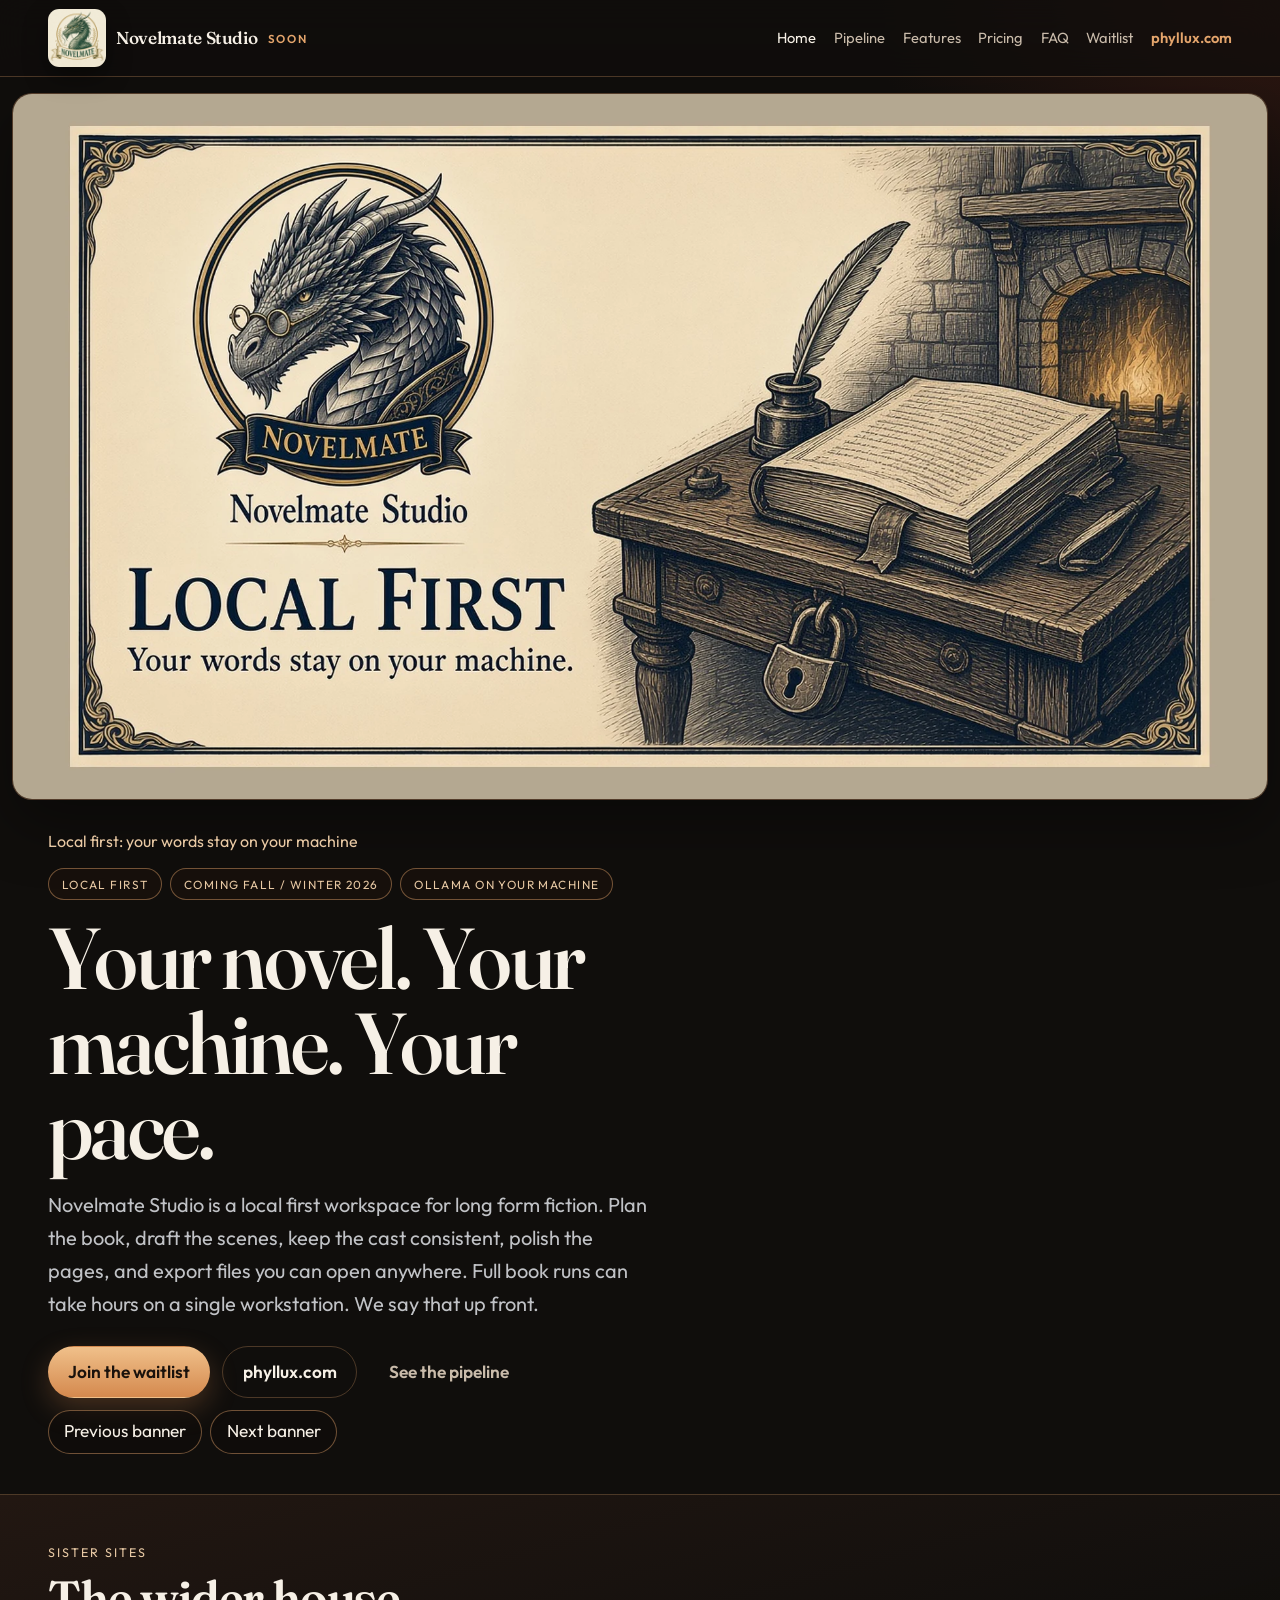
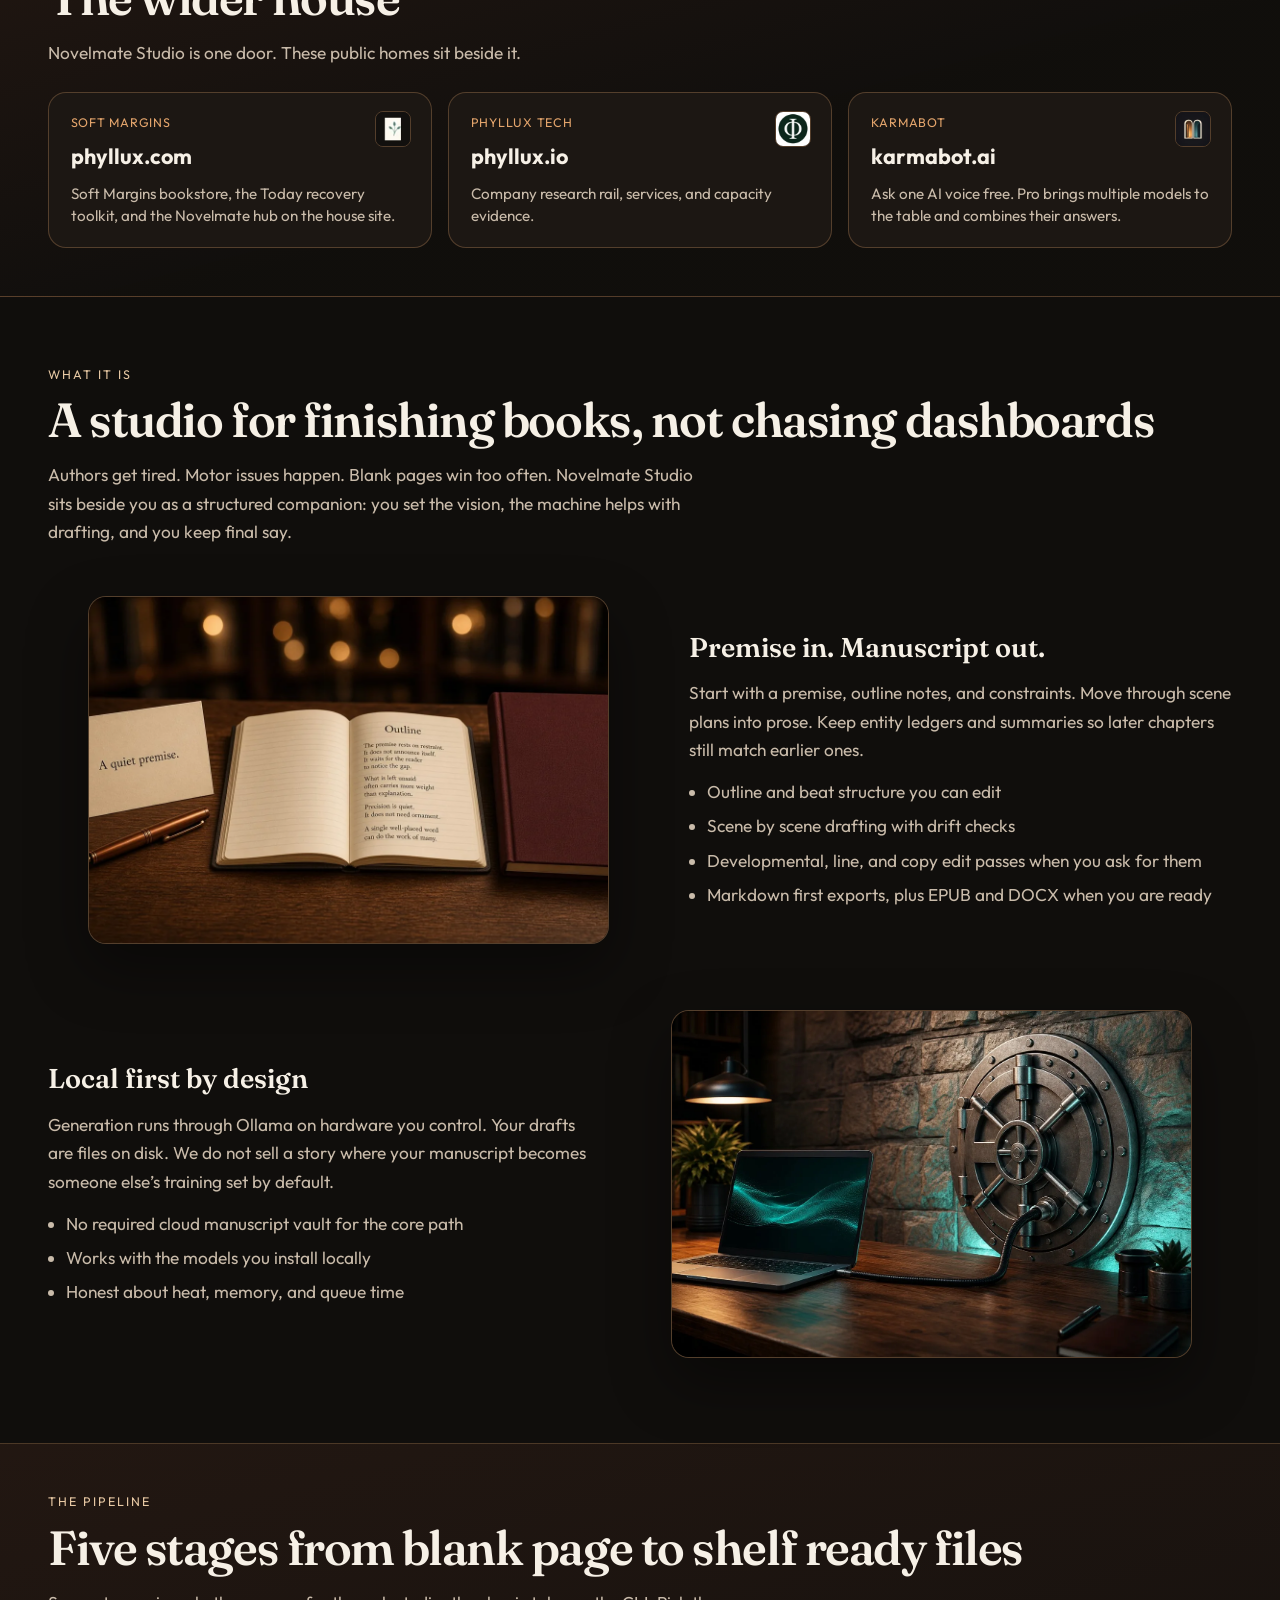
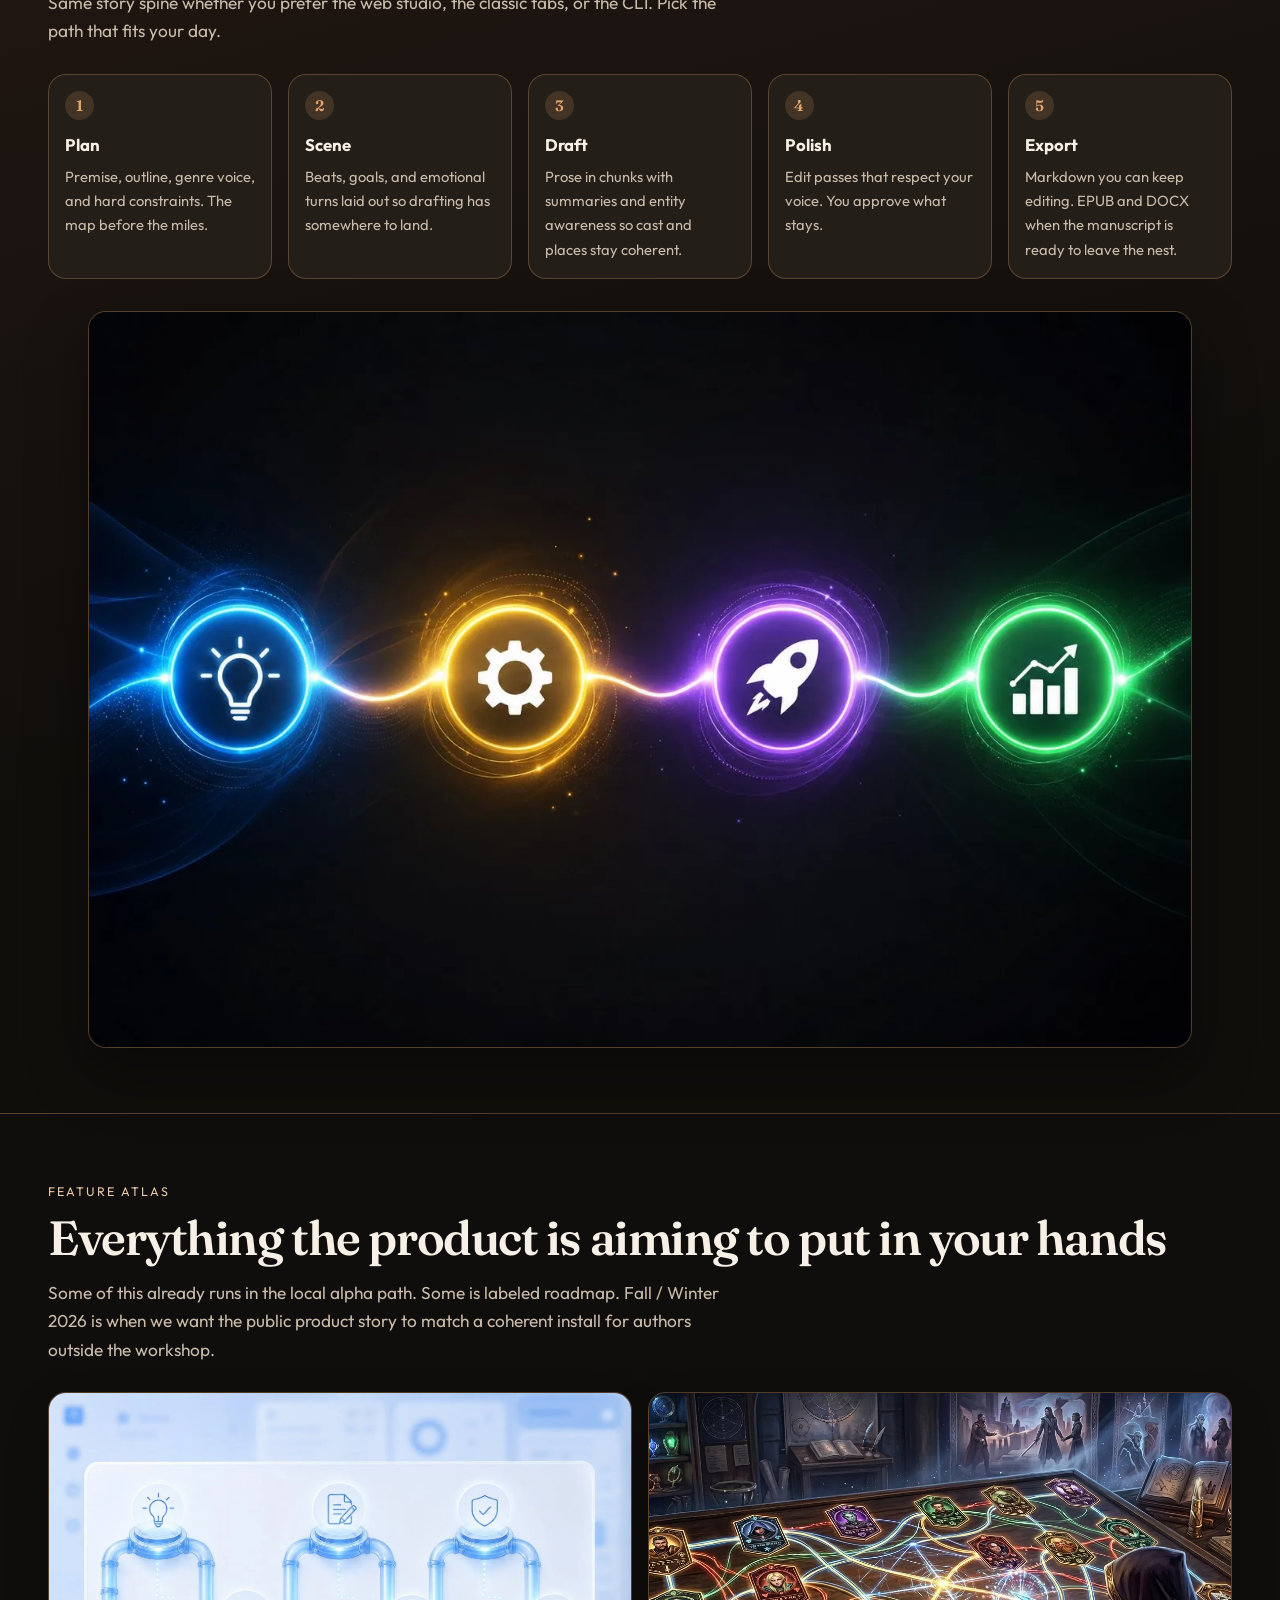
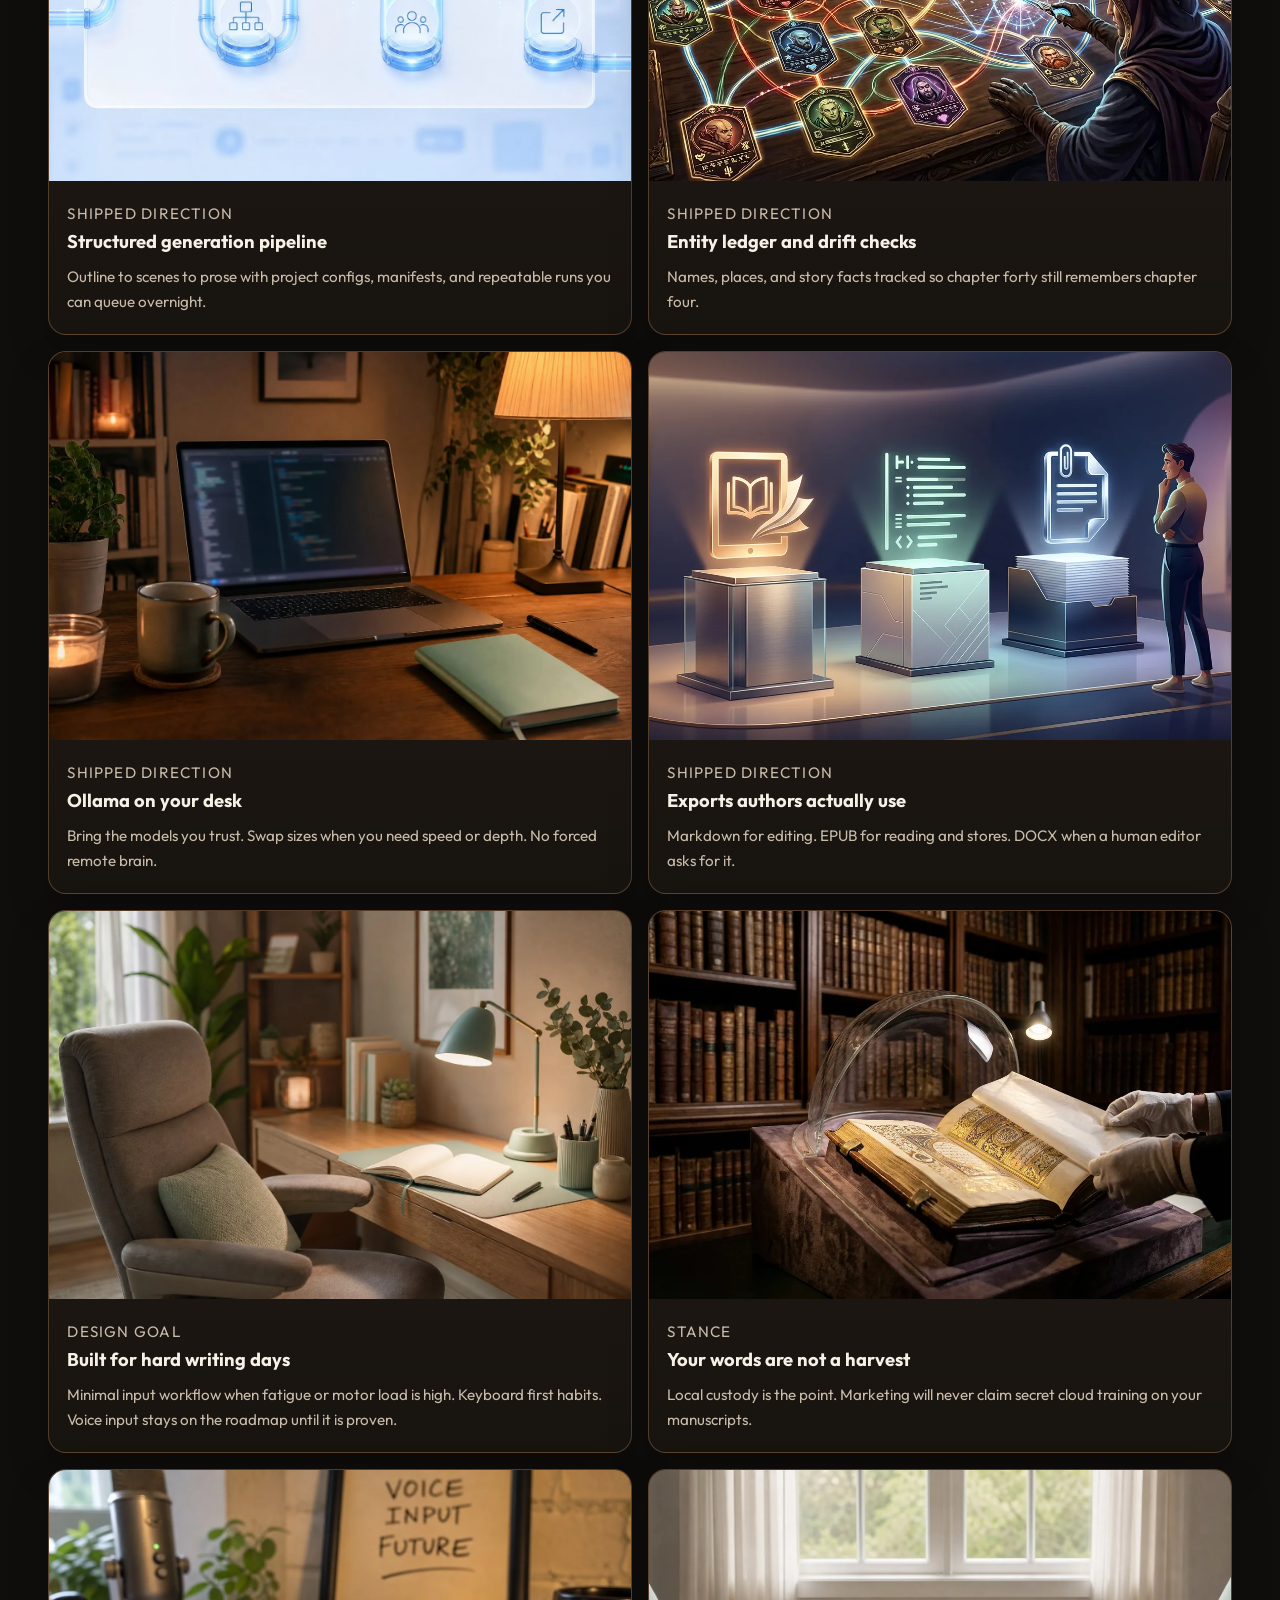
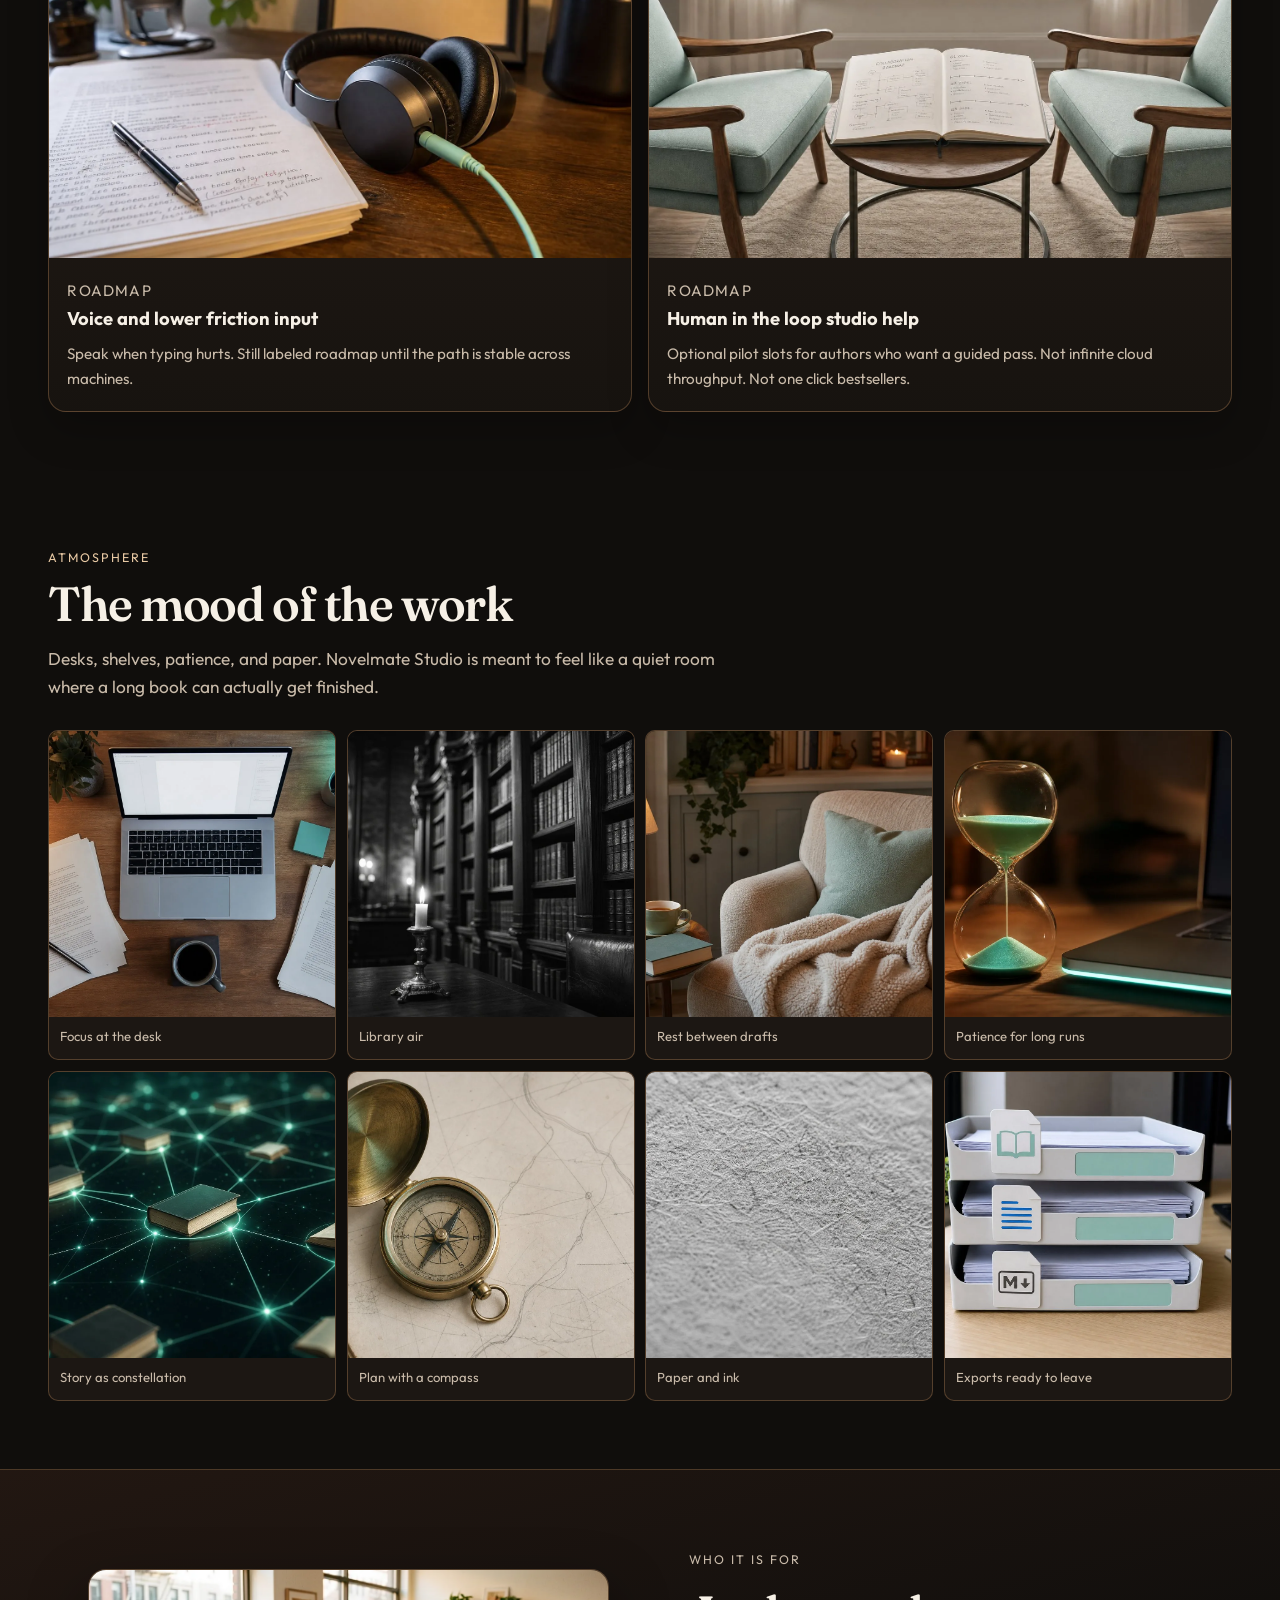
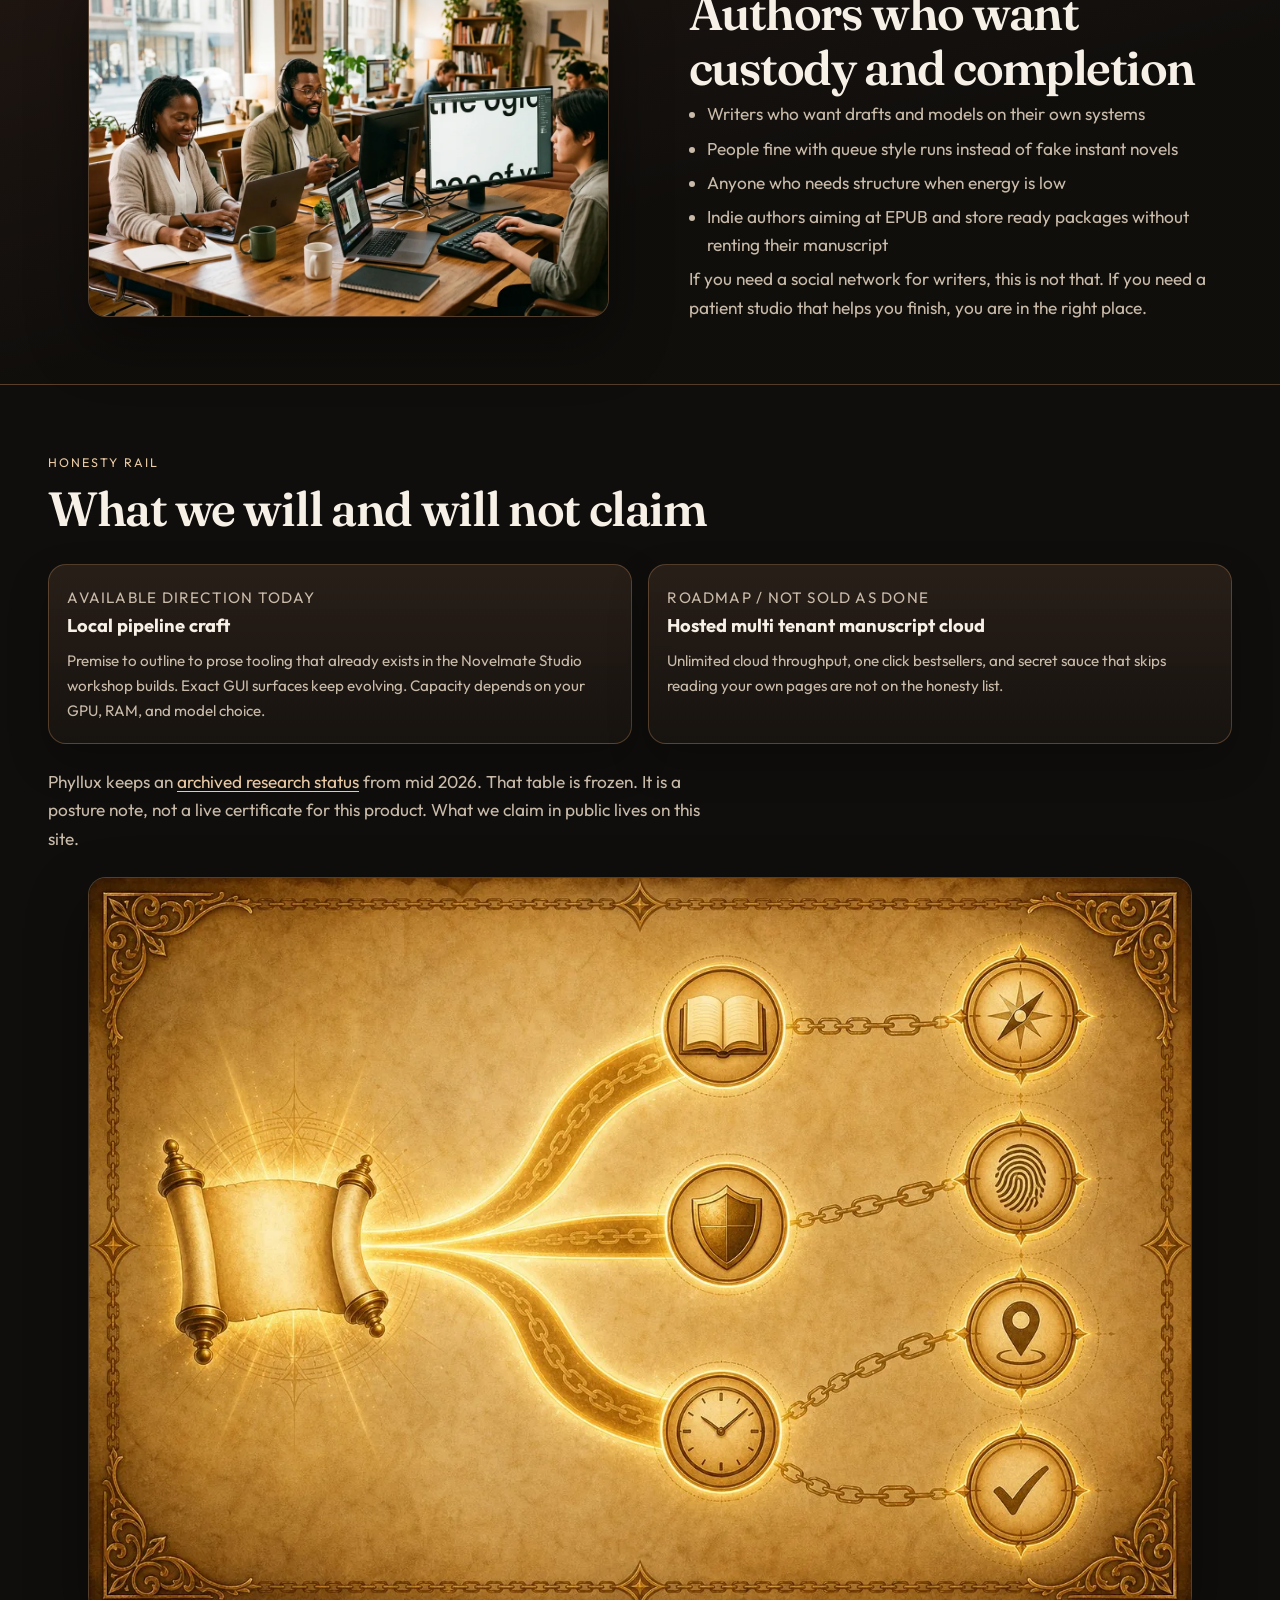
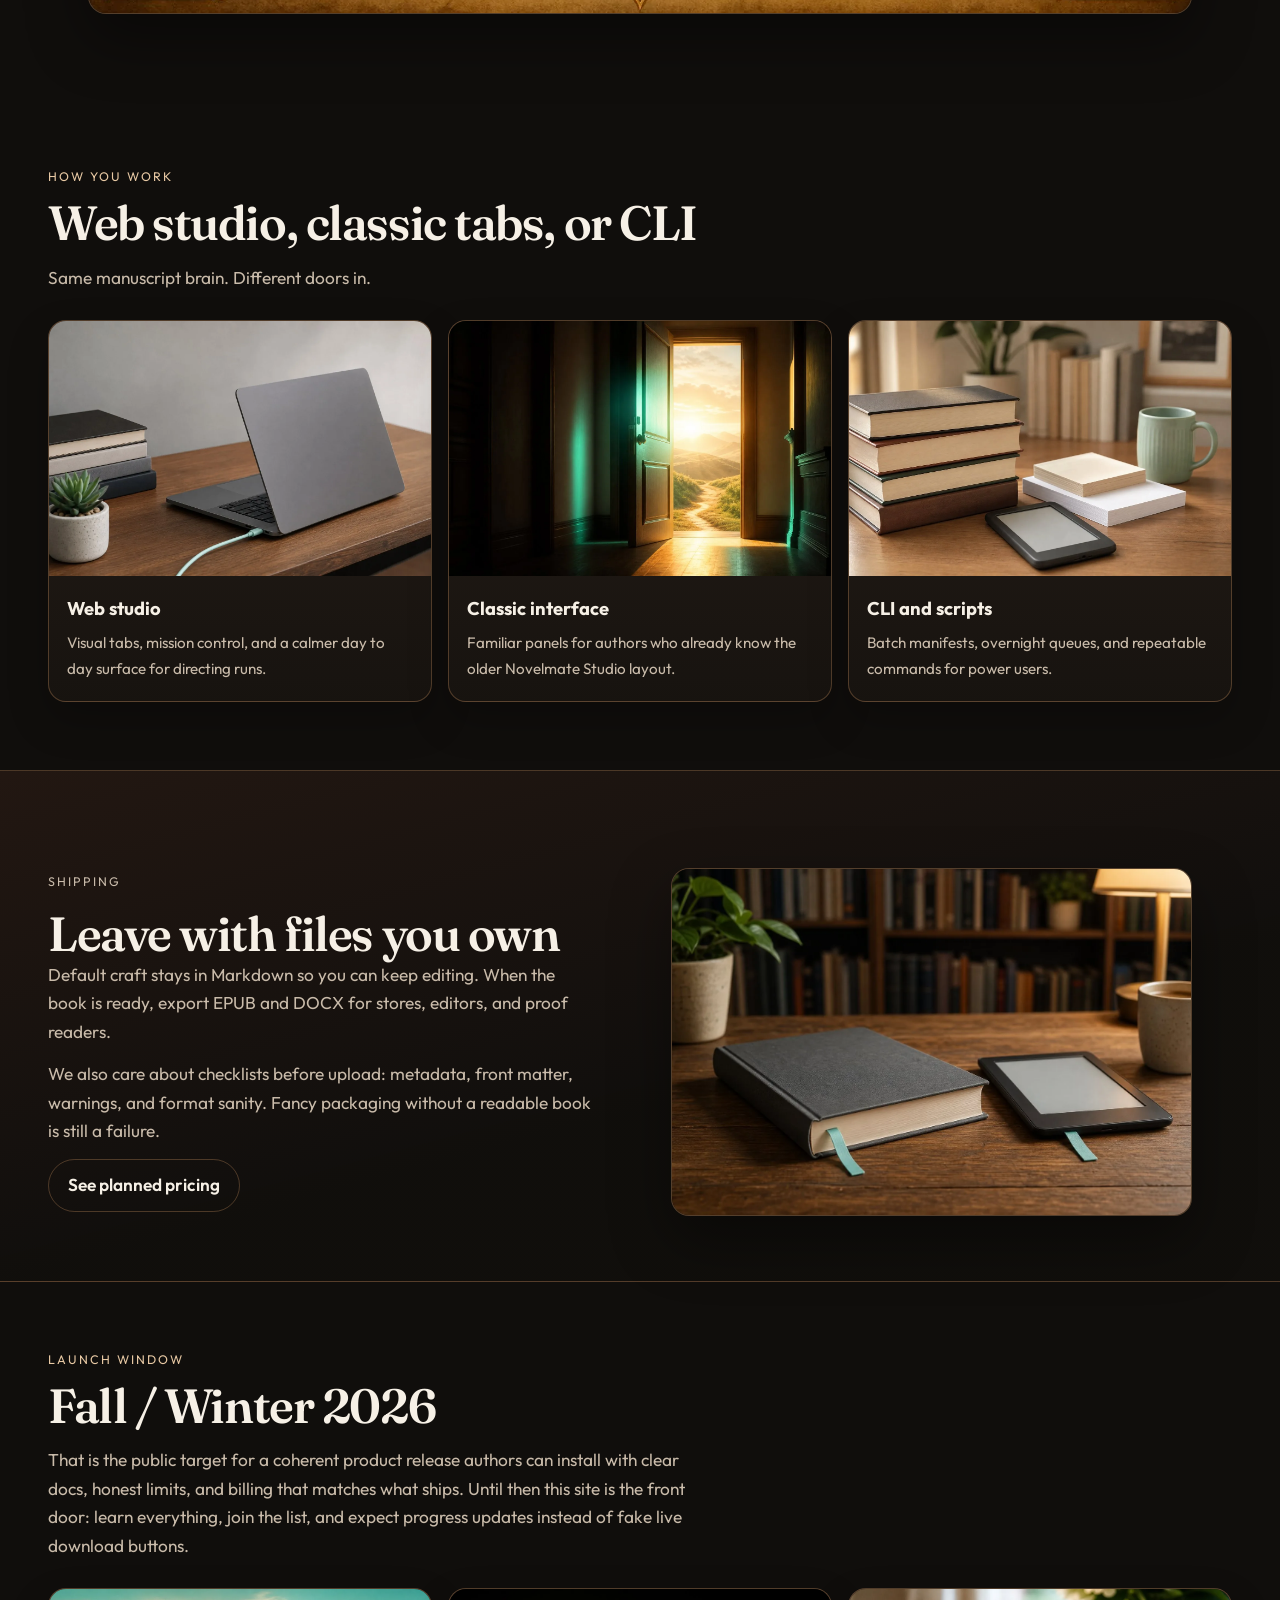
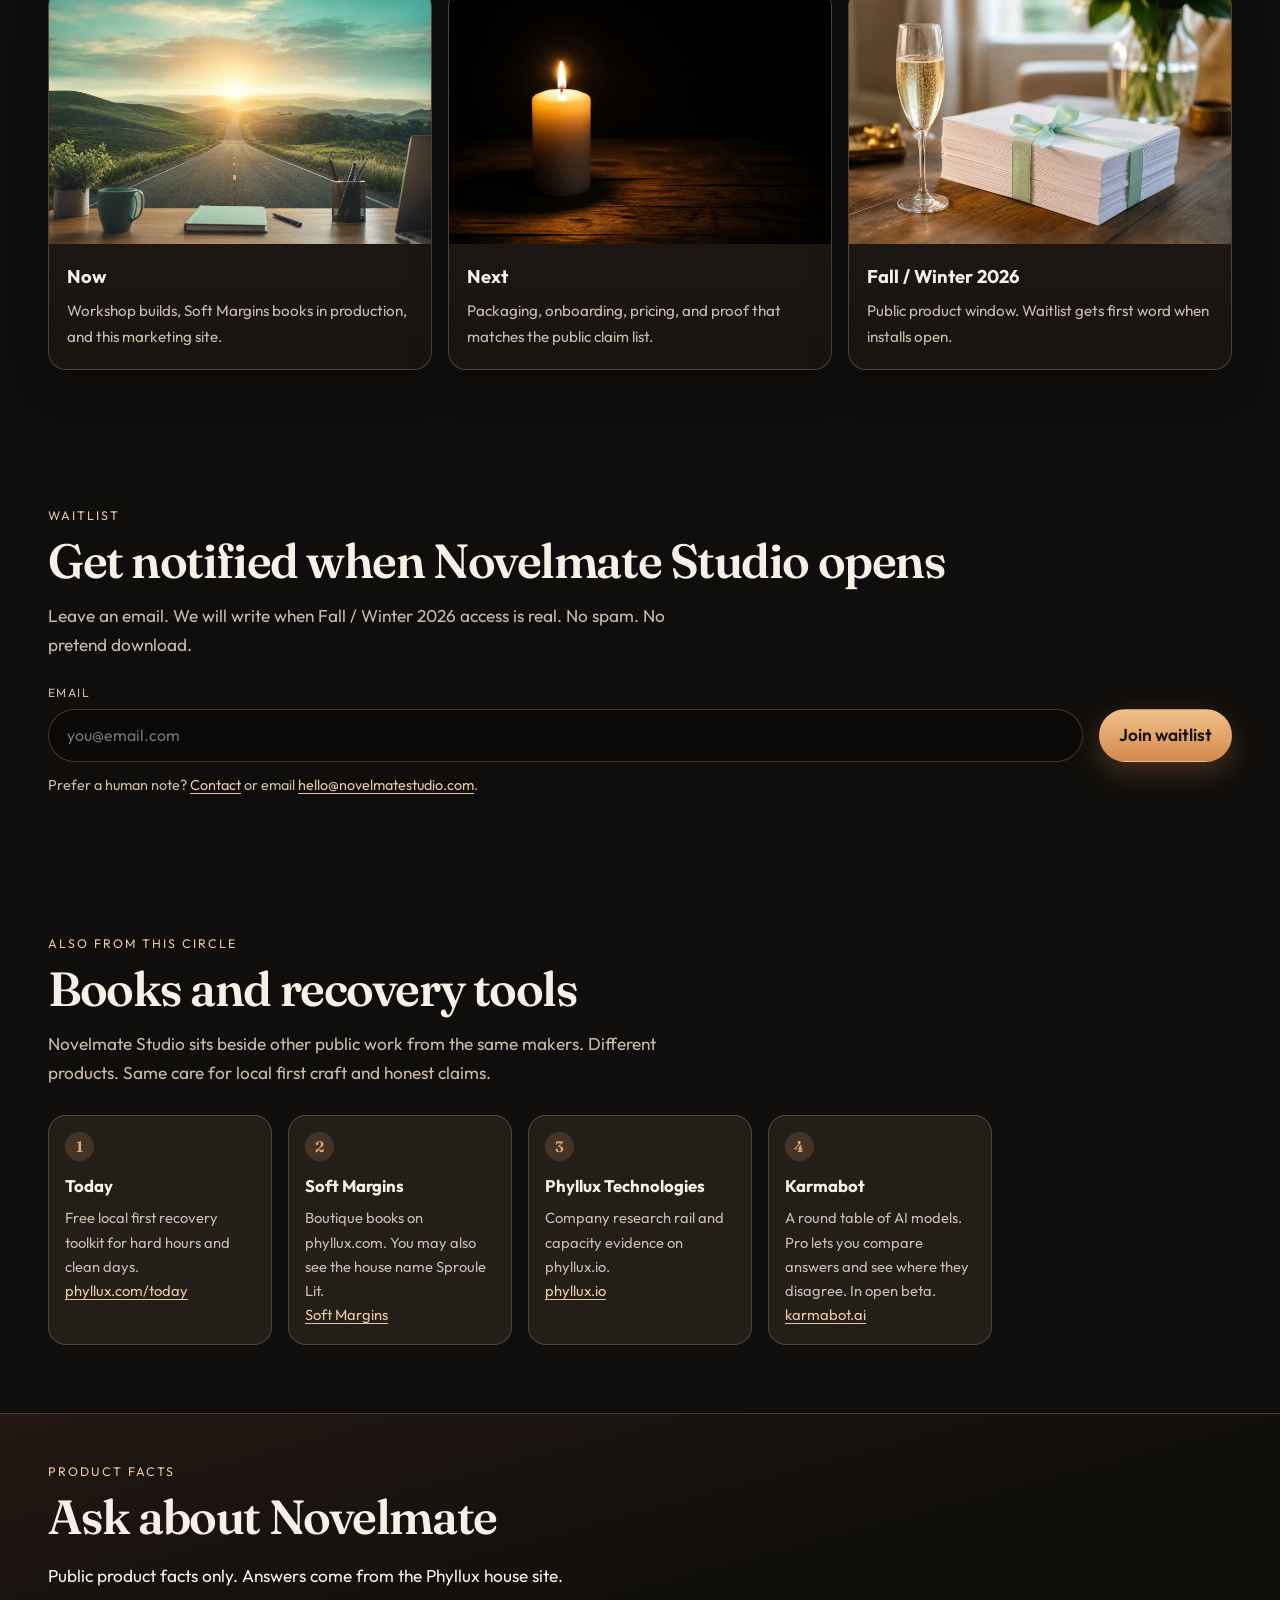
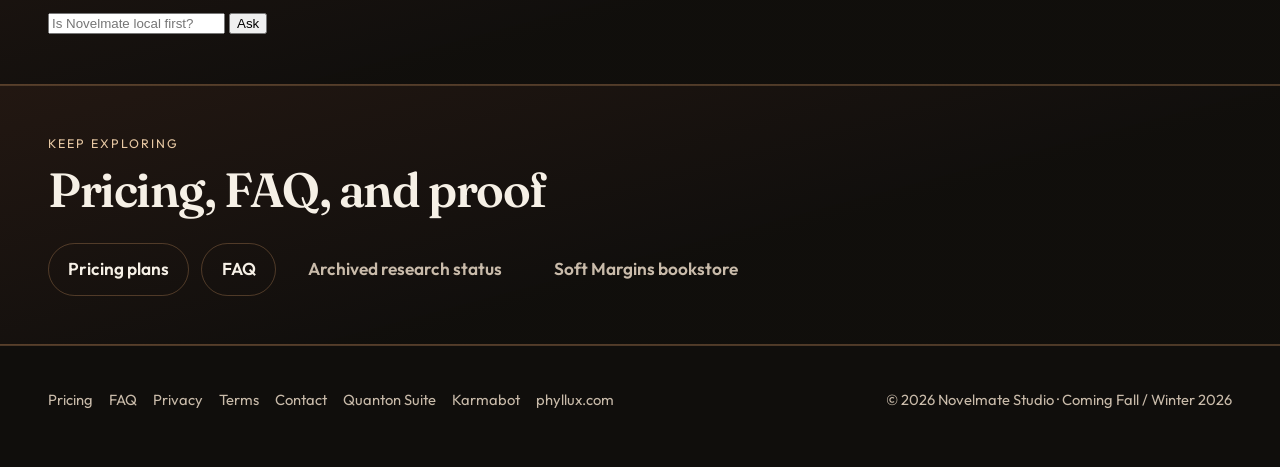
==== commit e300facd: "Show each studio banner in full and keep the hero cycling. The crest under the headline is gone, and" ====
--- a/public/index.html
+++ b/public/index.html
@@ -16,7 +16,7 @@
   <meta name="twitter:card" content="summary_large_image" />
   <meta name="twitter:image" content="https://novelmatestudio.com/assets/og-1200x630.webp" />
   <link rel="canonical" href="https://novelmatestudio.com/" />
-  <link rel="stylesheet" href="css/site.css?v=20261008b" />
+  <link rel="stylesheet" href="css/site.css?v=20261008c" />
   <link rel="icon" href="assets/brand/favicon-32.png" type="image/png" />
   <link rel="apple-touch-icon" href="assets/brand/apple-touch-icon.png" />
   <script type="application/ld+json">
@@ -54,10 +54,9 @@
   <section class="hero-stage" aria-label="Novelmate Studio hero">
     <div class="hero-frame">
       <img id="heroBanner" src="assets/heroes/nm-feature-hero-01-local-first.webp" alt="" width="1920" height="1080" fetchpriority="high" />
-      <p class="hero-caption" id="heroCaption">Local first: your words stay on your machine</p>
     </div>
     <div class="hero-inner">
-      <img class="hero-mark" src="assets/brand/logo-dragon.webp" alt="Novelmate dragon crest" width="184" height="184" />
+      <p class="hero-caption" id="heroCaption">Local first: your words stay on your machine</p>
       <div class="pill-row">
         <span class="pill">Local first</span>
         <span class="pill">Coming Fall / Winter 2026</span>
@@ -576,17 +575,12 @@
       var timer = 0;
       function show(n) {
         i = (n + heroes.length) % heroes.length;
-        img.style.opacity = "0";
-        window.setTimeout(function () {
-          img.src = heroes[i][0];
-          cap.textContent = heroes[i][1];
-          img.style.opacity = "1";
-        }, 180);
+        img.src = heroes[i][0];
+        cap.textContent = heroes[i][1];
       }
       function arm() {
-        if (window.matchMedia("(prefers-reduced-motion: reduce)").matches) return;
         window.clearInterval(timer);
-        timer = window.setInterval(function () { show(i + 1); }, 9000);
+        timer = window.setInterval(function () { show(i + 1); }, 6000);
       }
       if (prev) prev.addEventListener("click", function () { show(i - 1); arm(); });
       if (next) next.addEventListener("click", function () { show(i + 1); arm(); });
--- a/public/css/site.css
+++ b/public/css/site.css
@@ -12,7 +12,6 @@
 
 @media (prefers-reduced-motion: reduce) {
   html { scroll-behavior: auto; }
-  .hero-frame img { transition: none !important; }
 }
 
 :root {
@@ -261,11 +260,10 @@
 }
 .hero-frame img {
   width: 100%;
-  height: min(52vh, 34rem);
-  object-fit: cover;
+  height: auto;
+  object-fit: contain;
   object-position: center;
   display: block;
-  transition: opacity 0.45s ease;
 }
 .hero-mark {
   width: min(11.5rem, 38vw);
@@ -276,13 +274,7 @@
   box-shadow: 0 18px 48px rgba(0, 0, 0, 0.45);
 }
 .hero-caption {
-  position: absolute;
-  left: 0;
-  right: 0;
-  bottom: 0;
-  margin: 0;
-  padding: 2.4rem 1.25rem 0.9rem;
-  background: linear-gradient(0deg, rgba(16, 12, 10, 0.88), rgba(16, 12, 10, 0));
+  margin: 0 0 0.85rem;
   color: var(--gold);
   font-size: 1rem;
 }
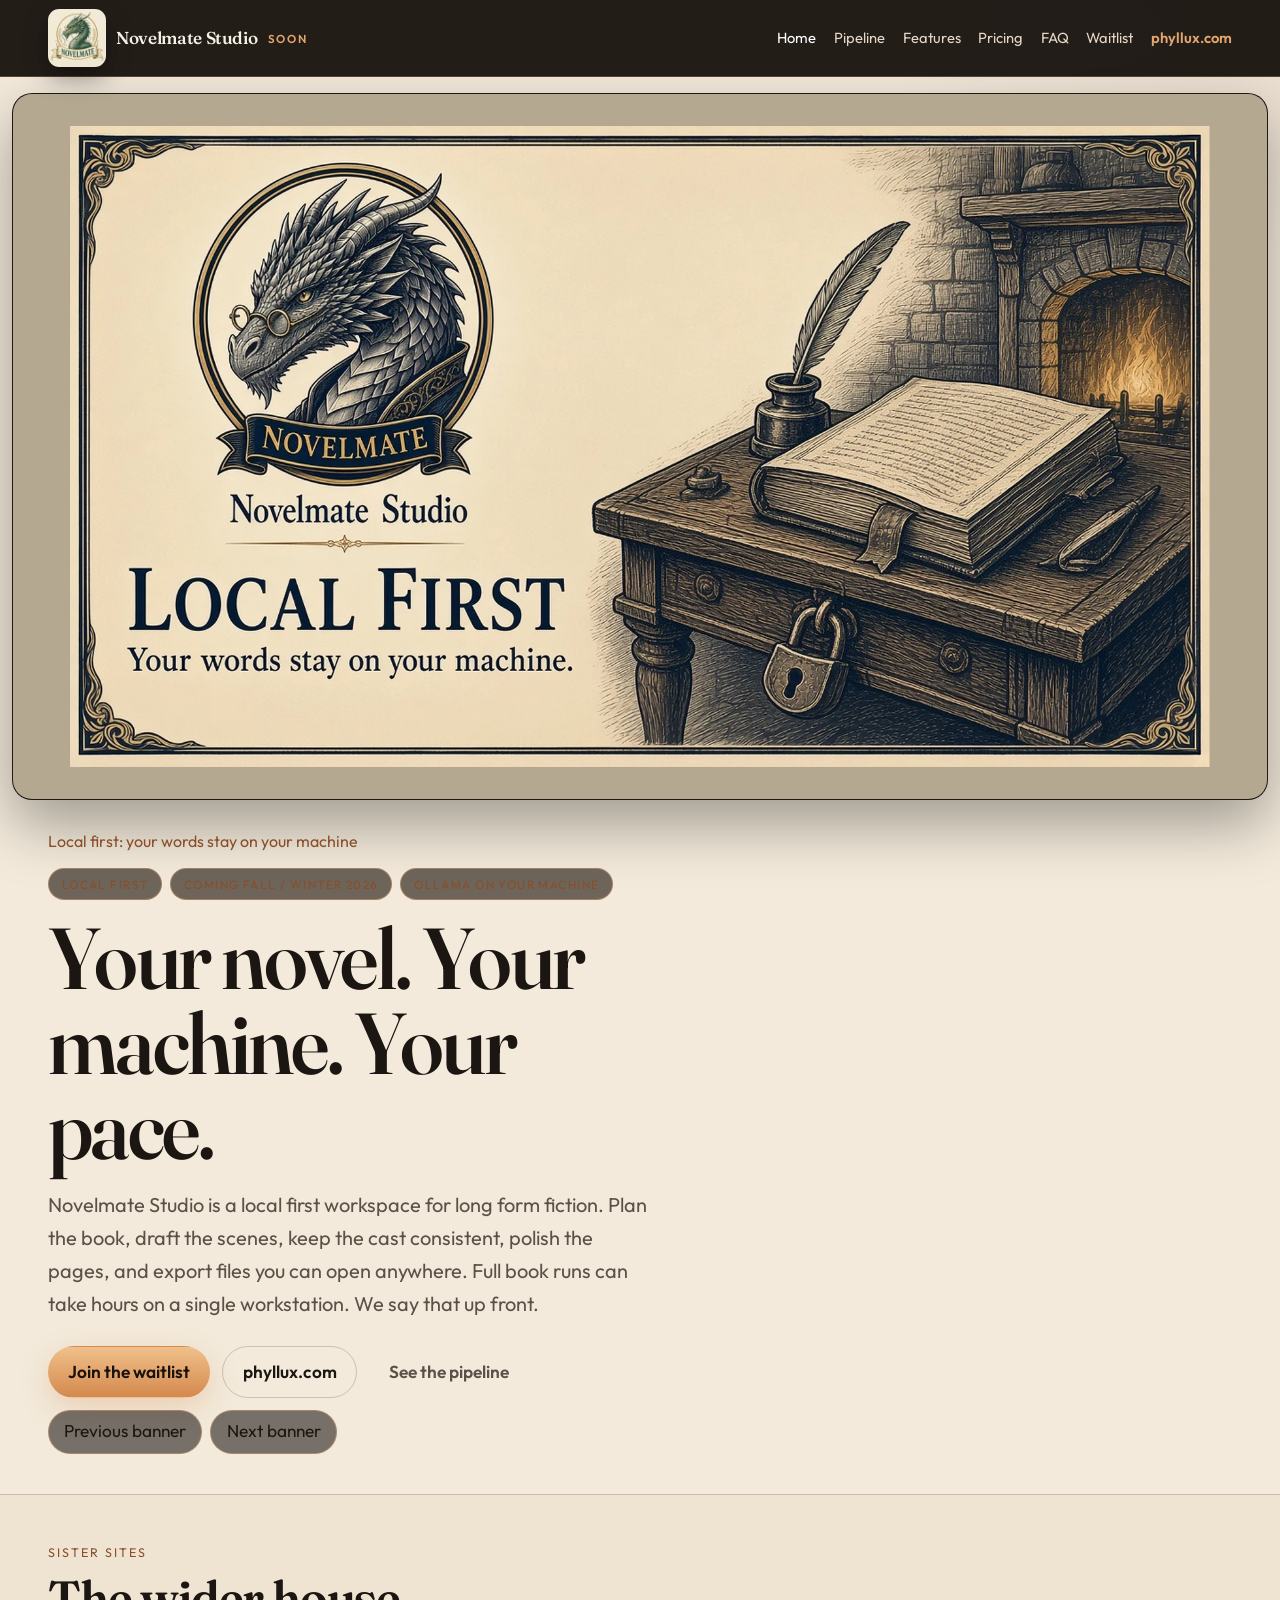
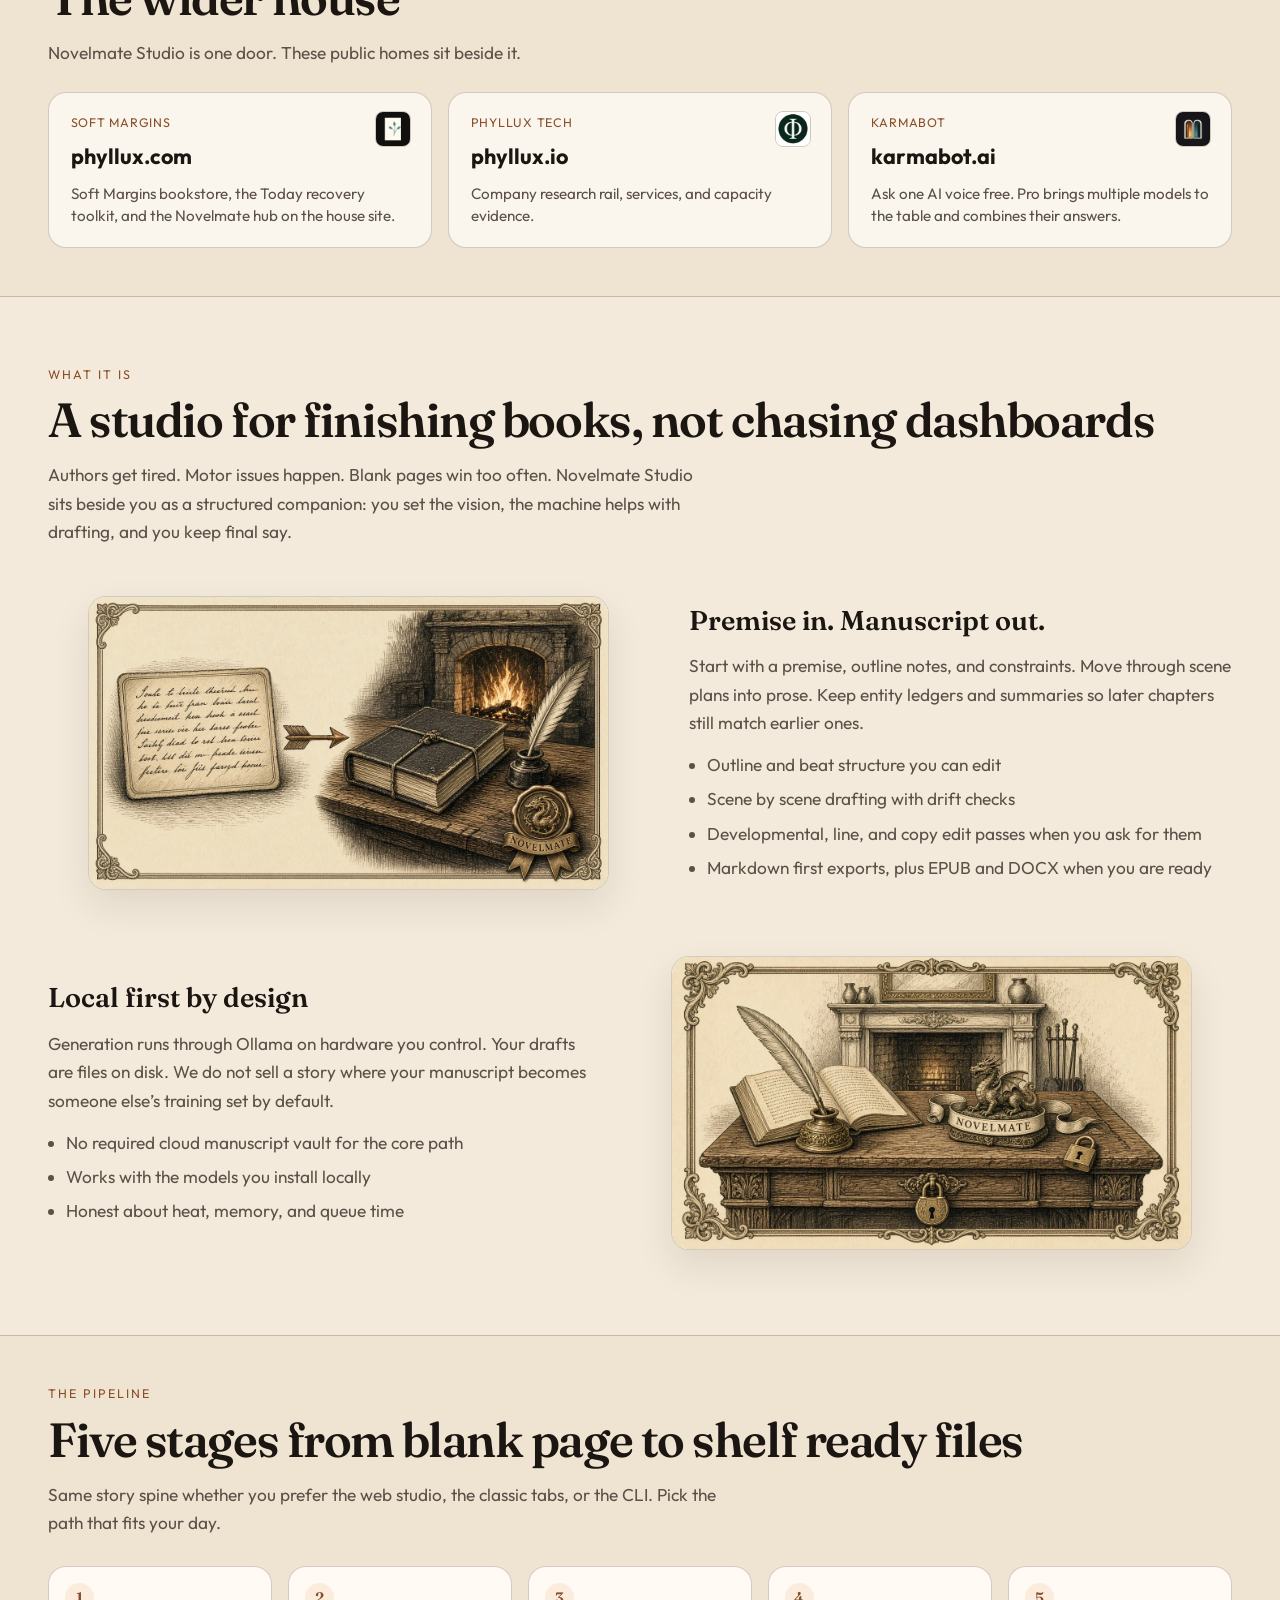
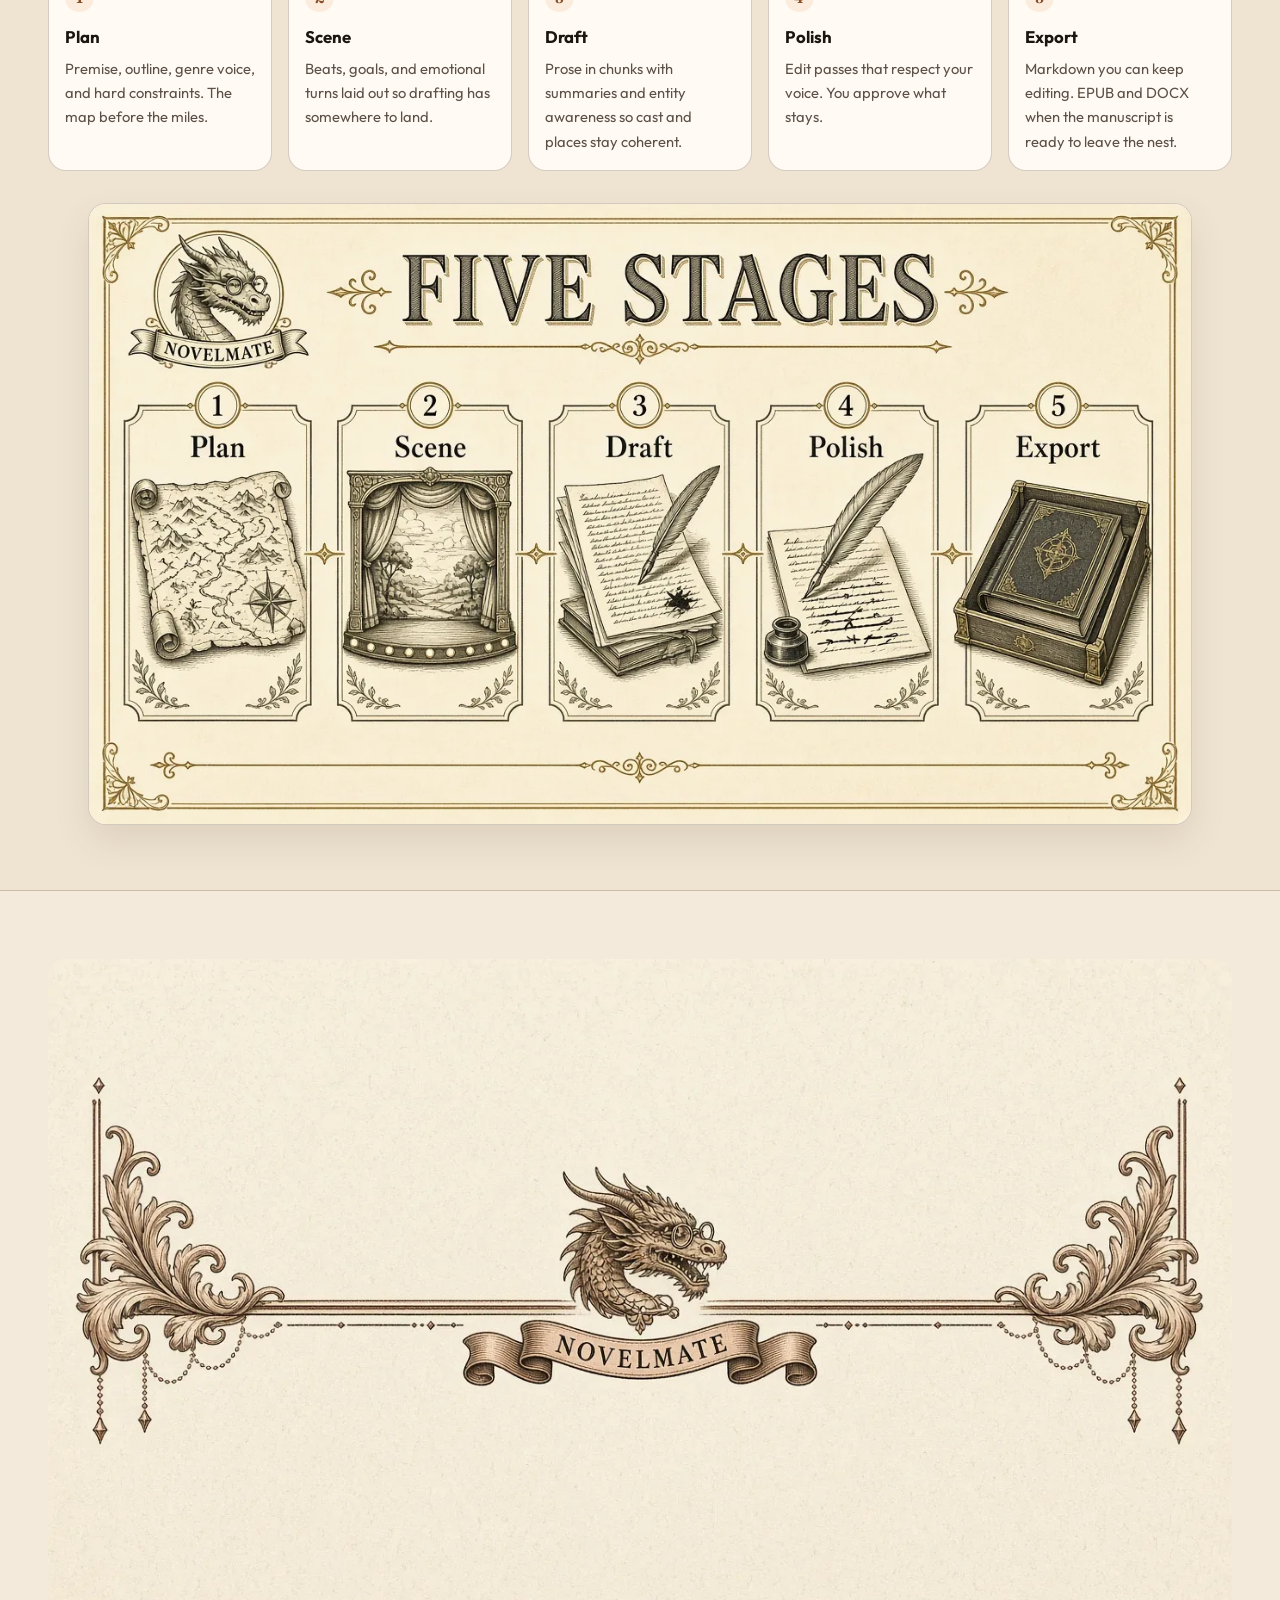
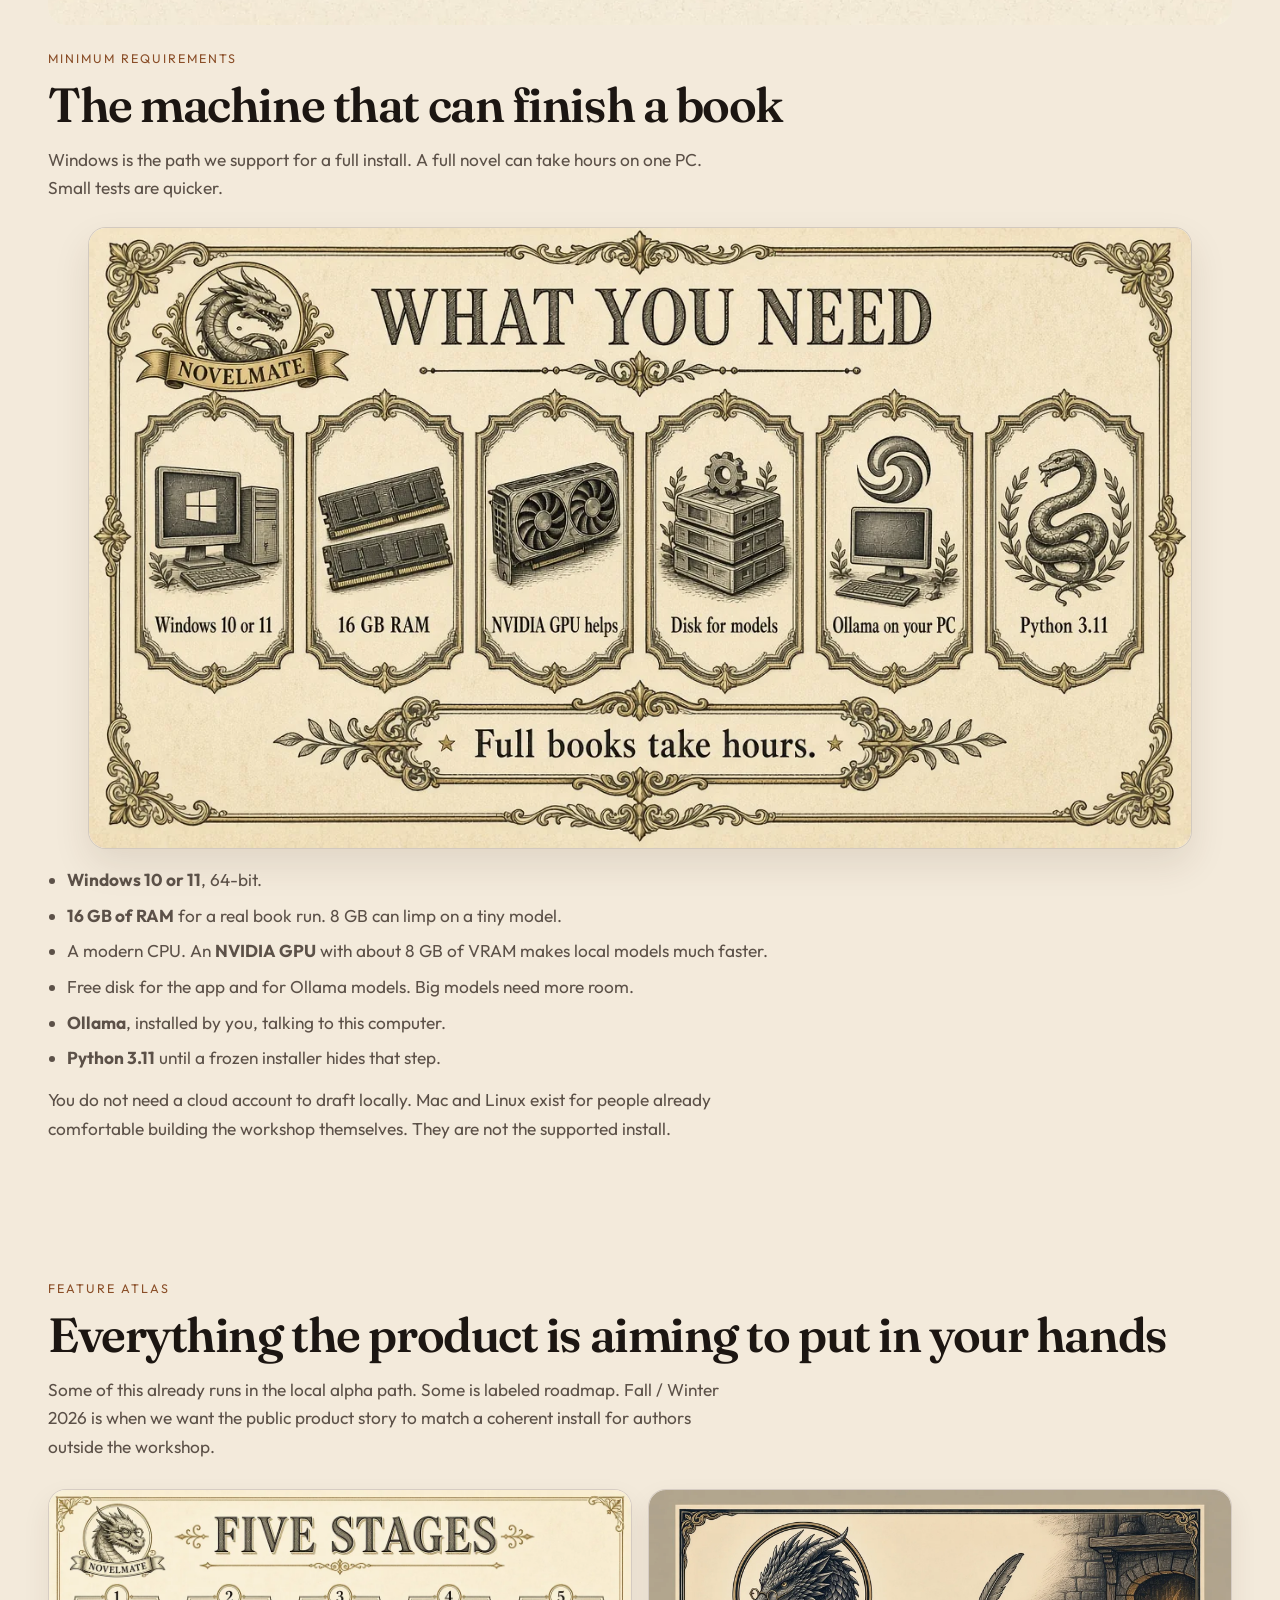
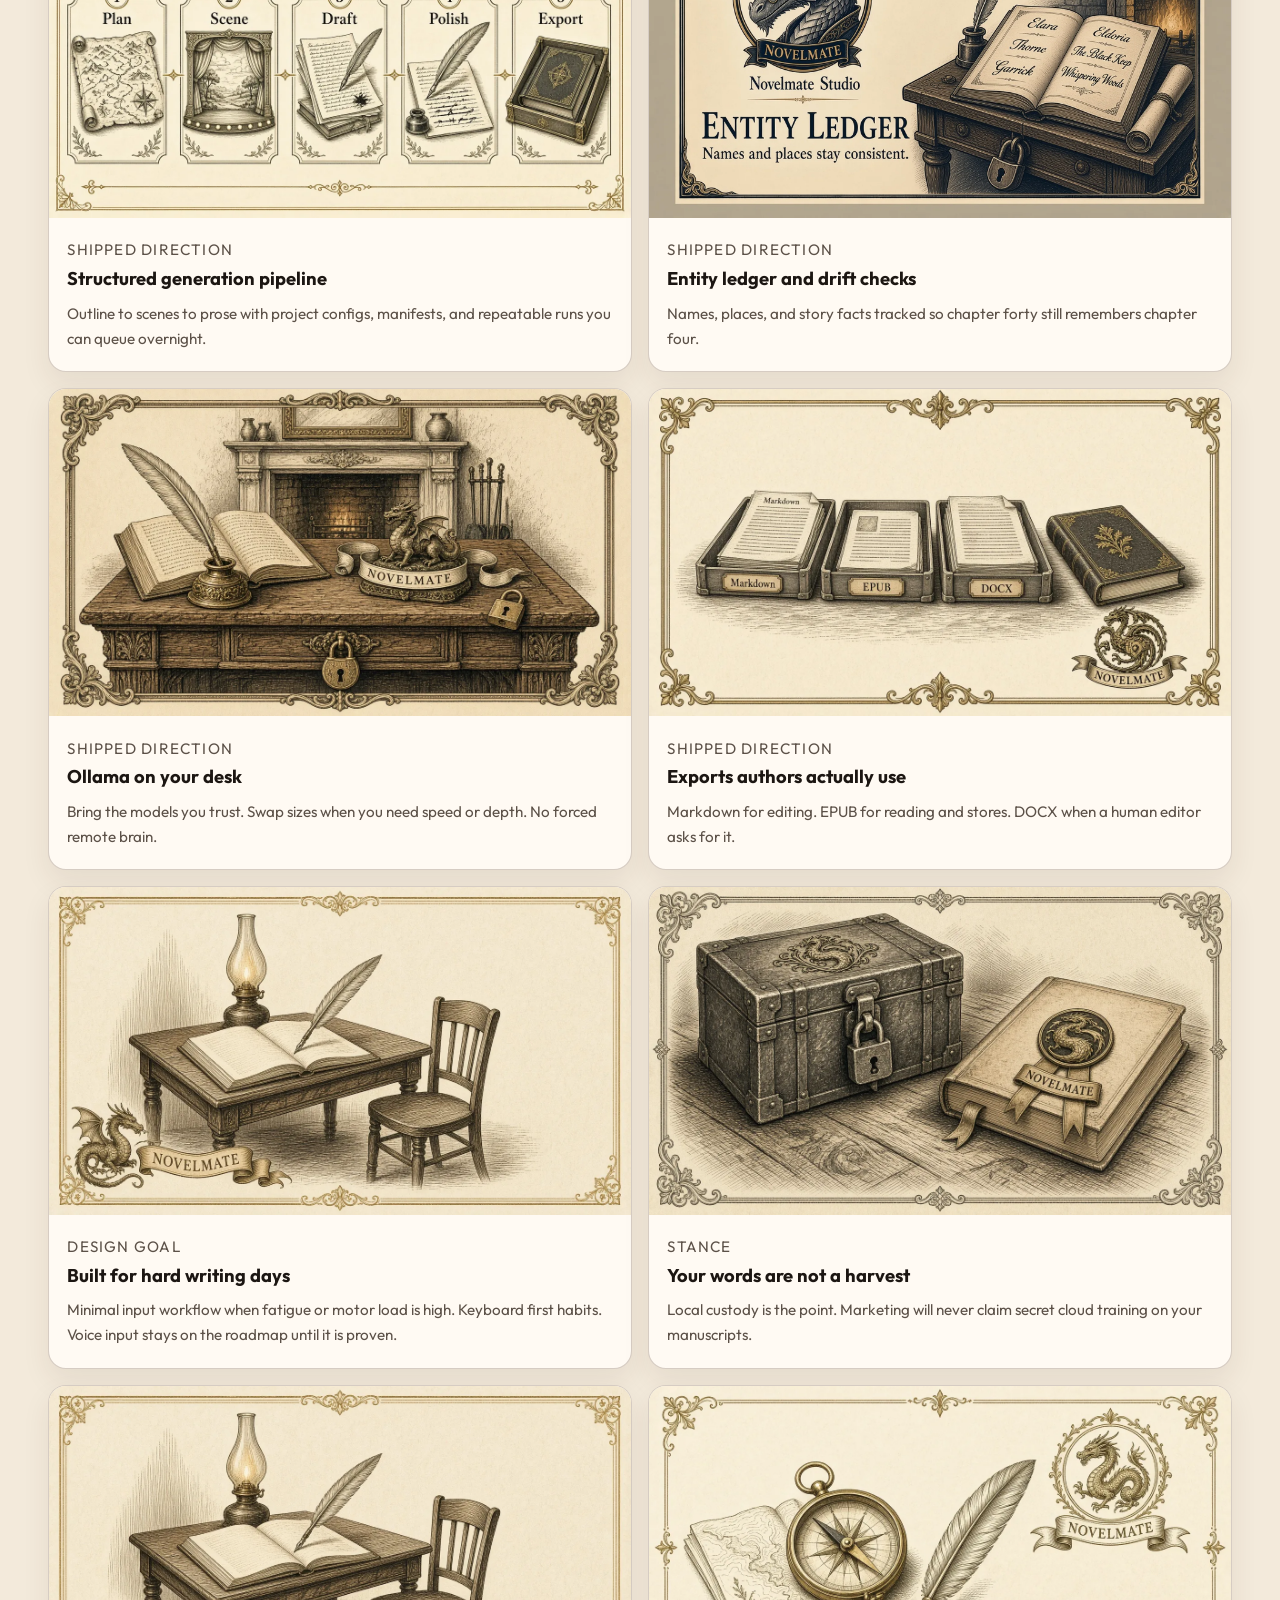
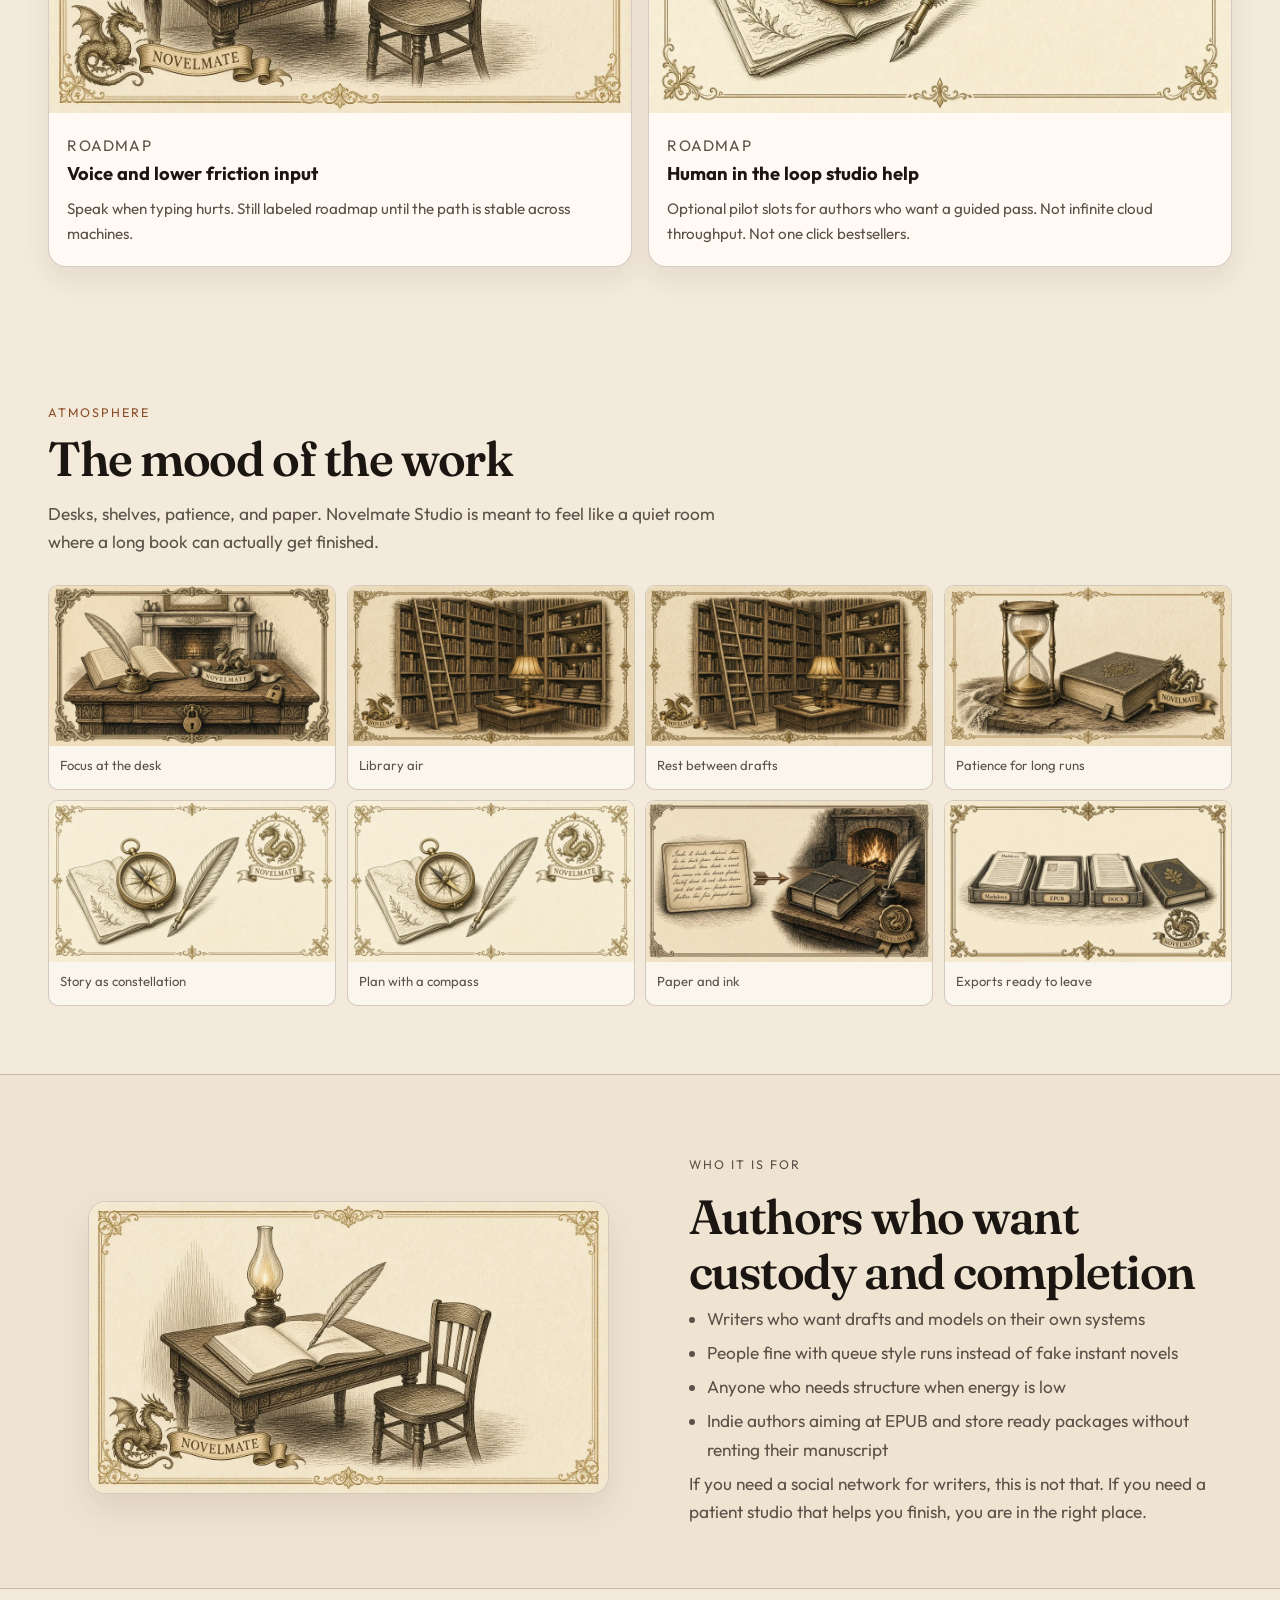
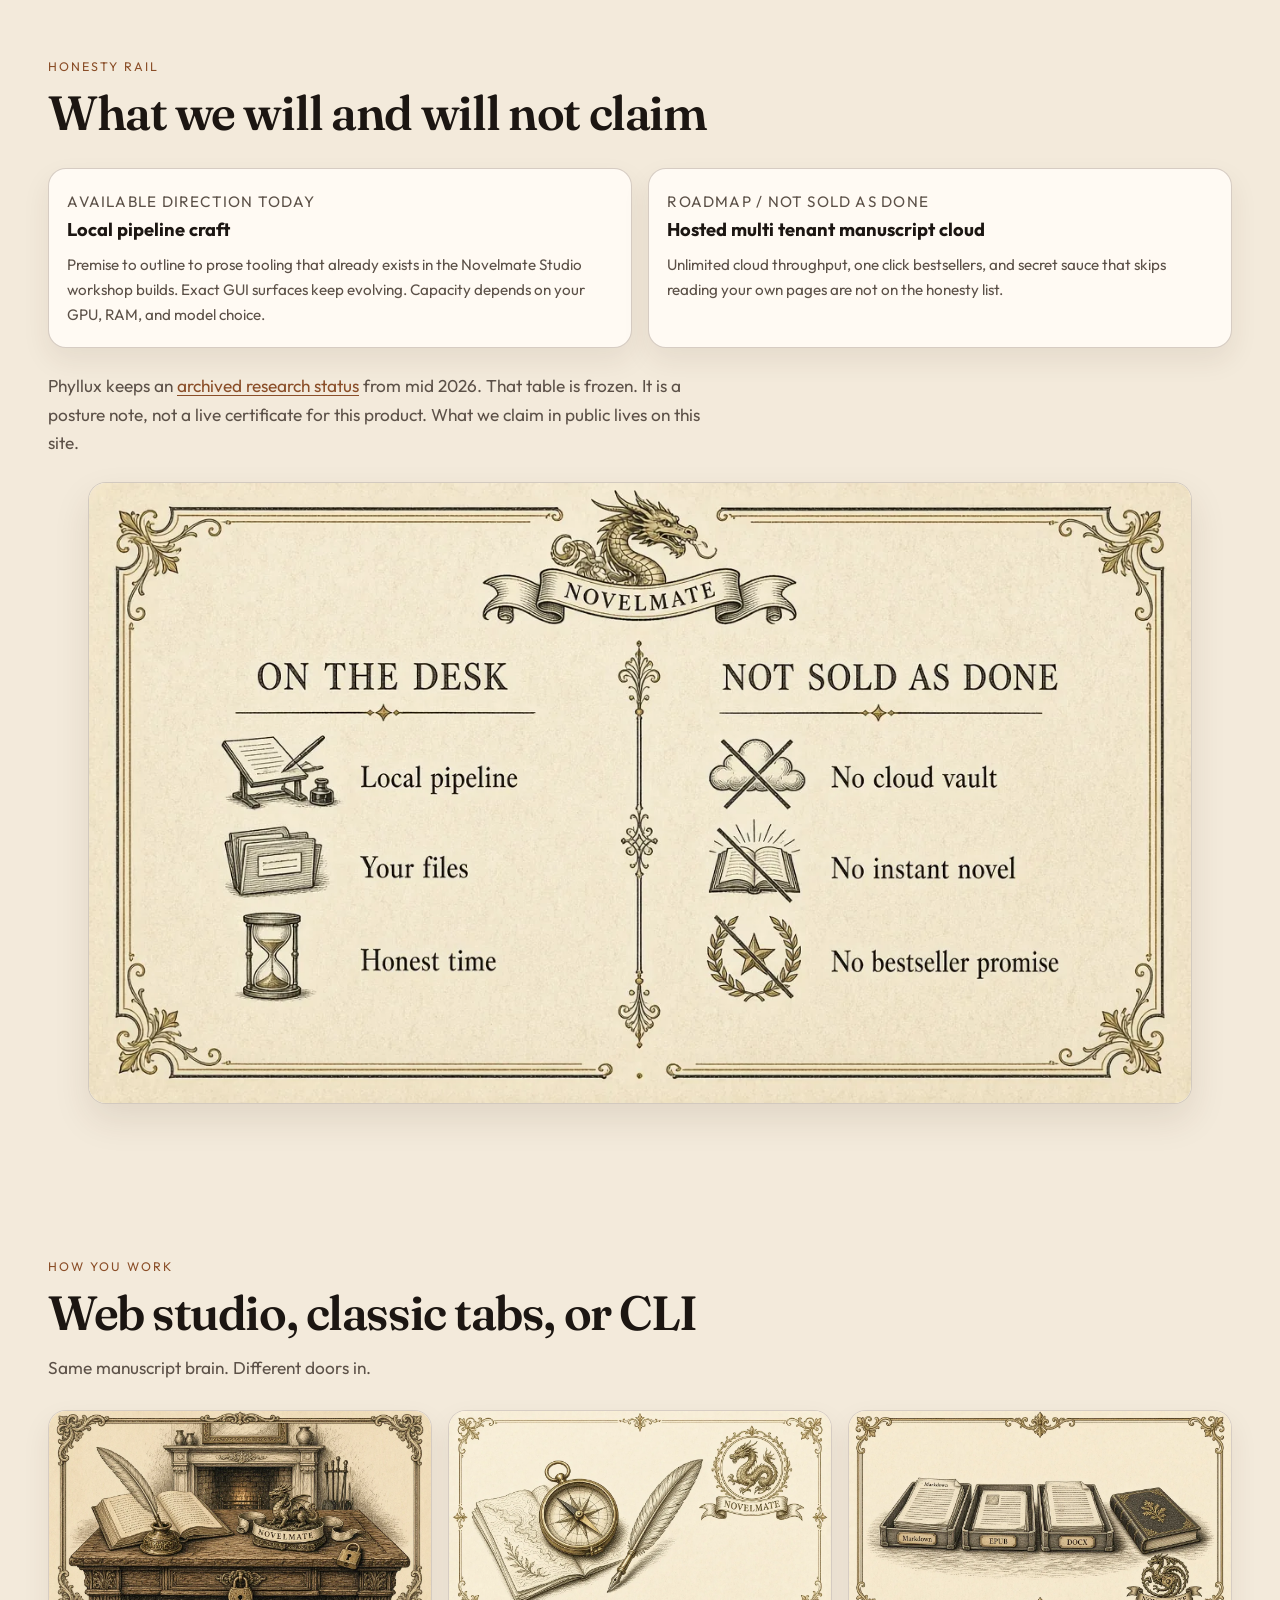
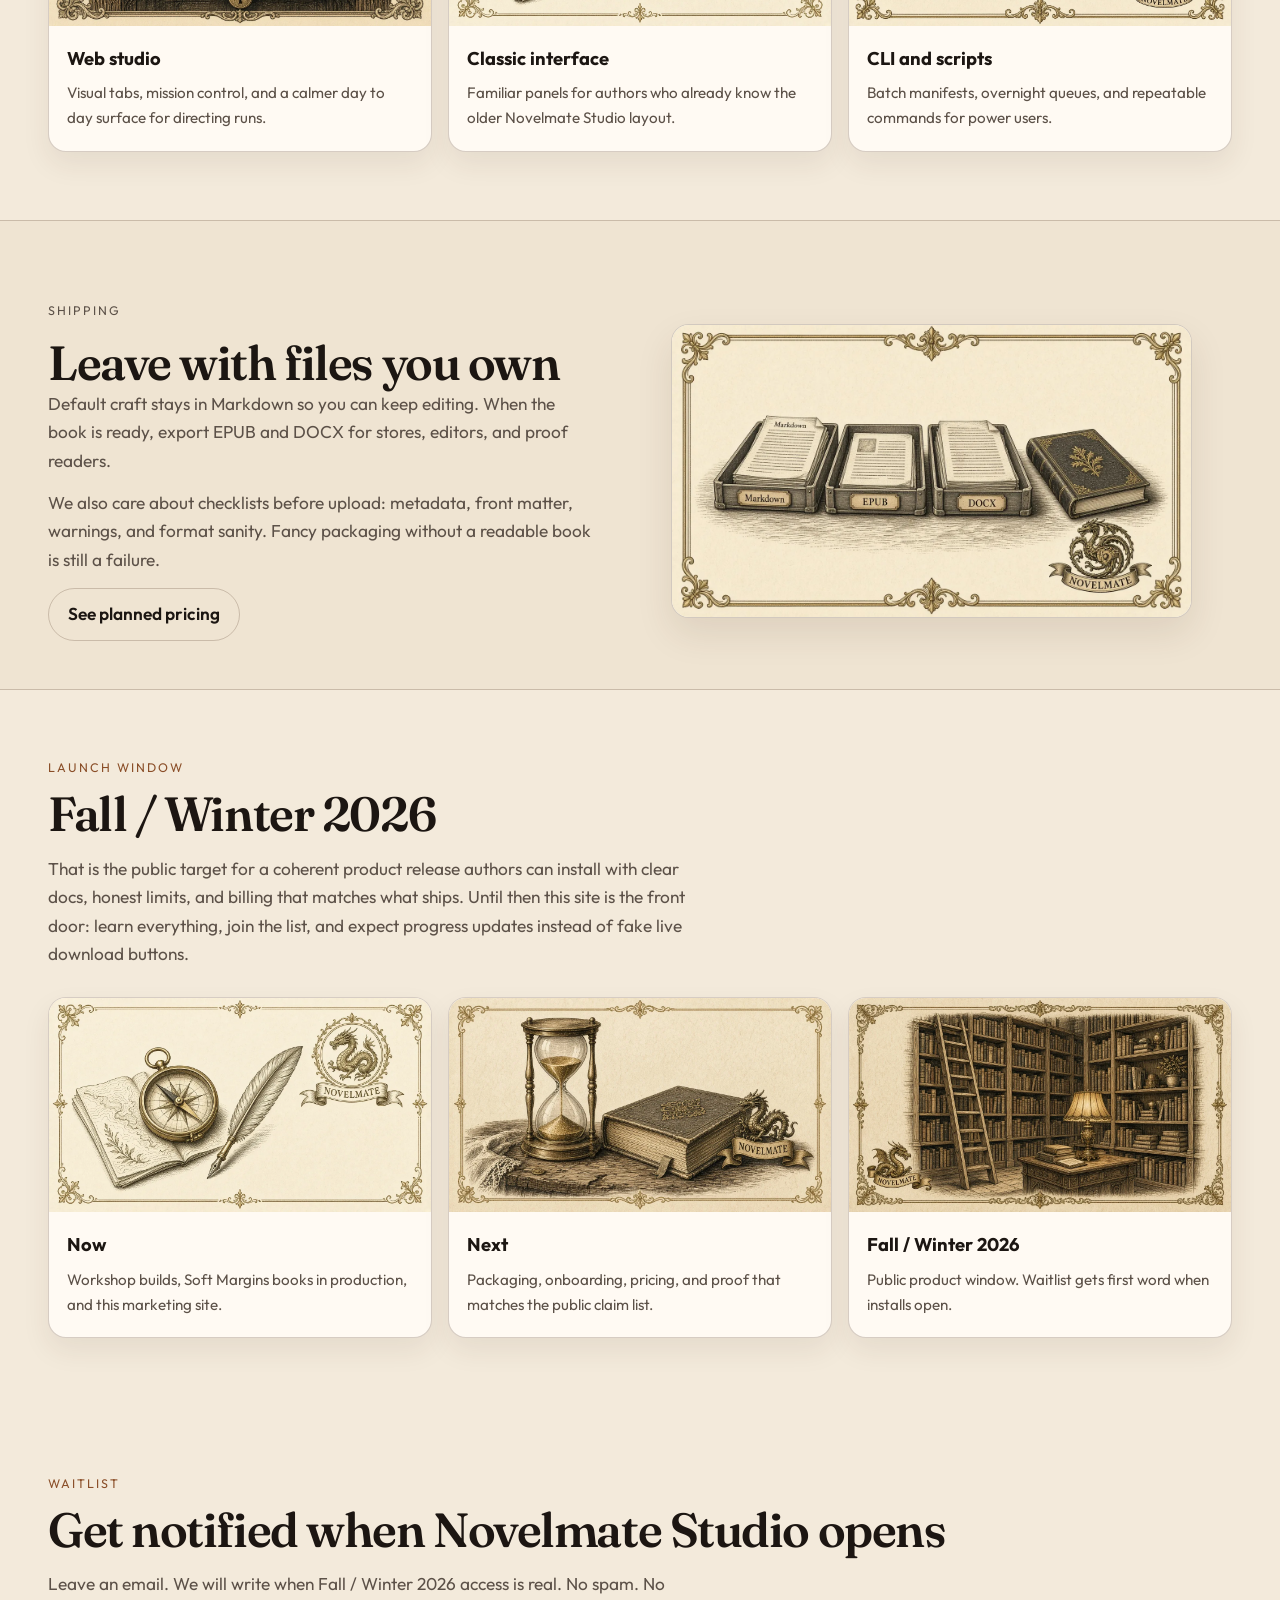
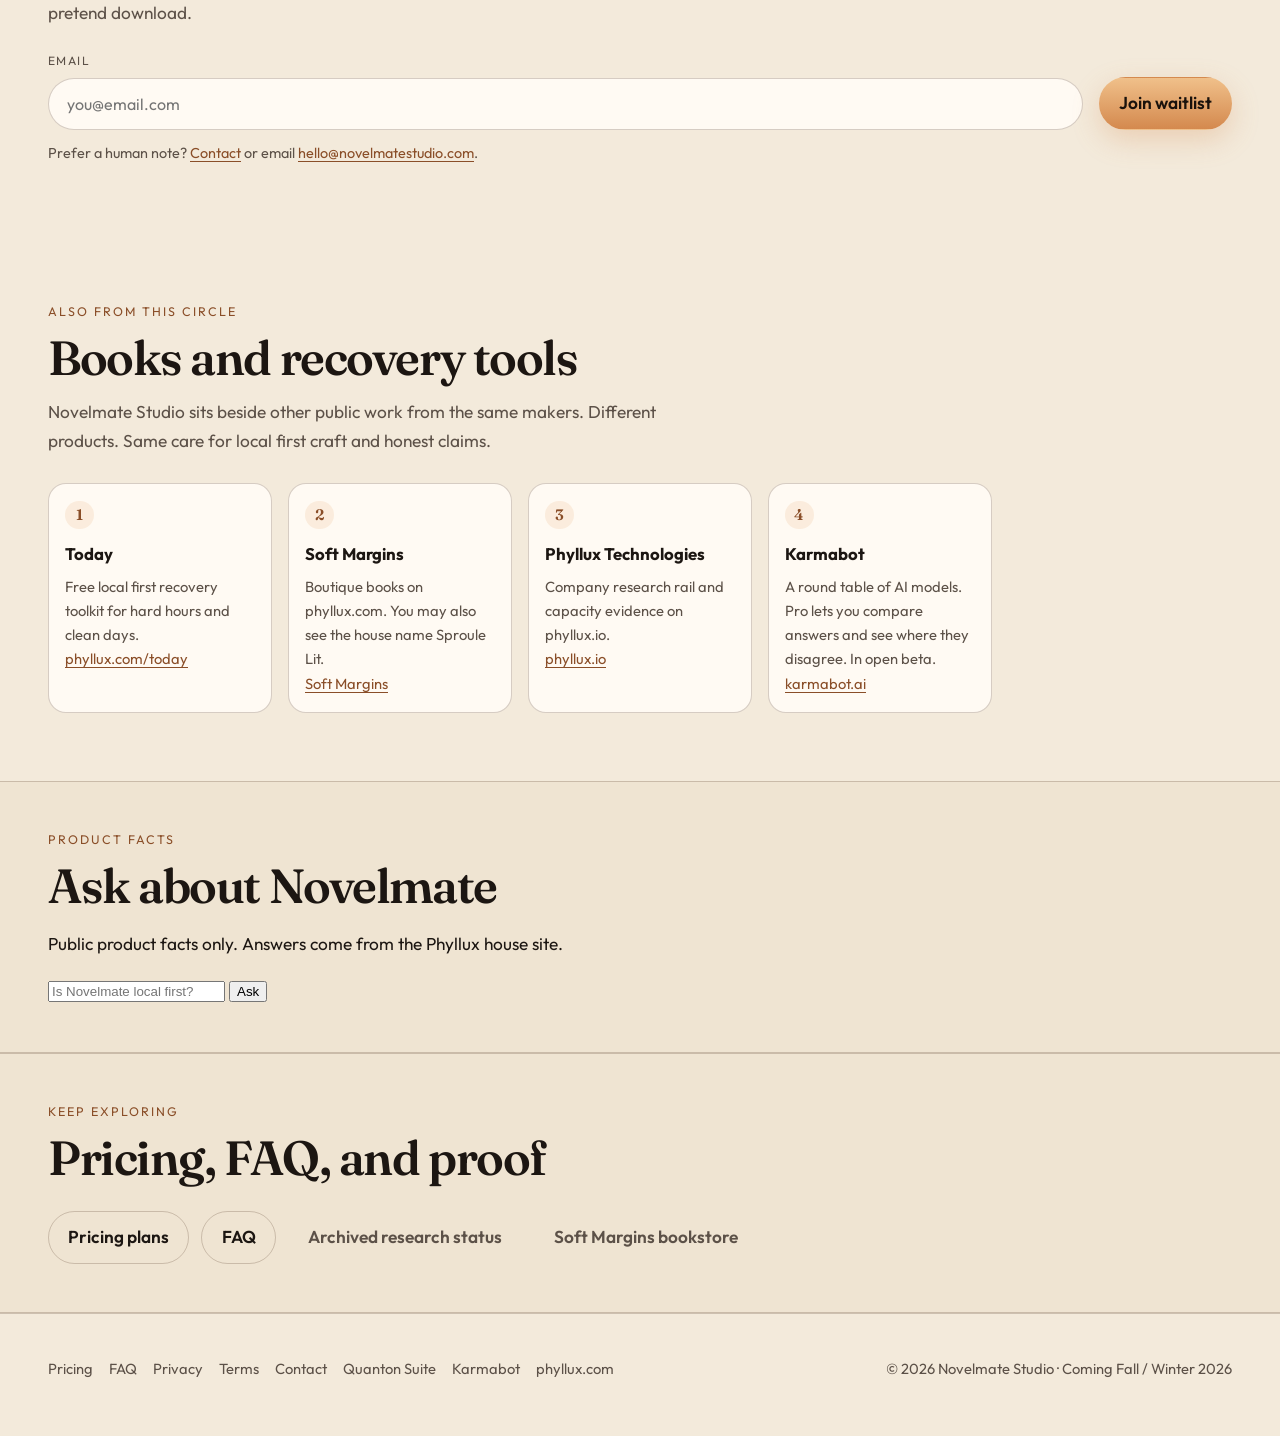
==== commit fd5374cf: "Restyle the studio site in the engraved paper theme and state the machine bar. Photoreal cards are r" ====
--- a/public/index.html
+++ b/public/index.html
@@ -16,7 +16,7 @@
   <meta name="twitter:card" content="summary_large_image" />
   <meta name="twitter:image" content="https://novelmatestudio.com/assets/og-1200x630.webp" />
   <link rel="canonical" href="https://novelmatestudio.com/" />
-  <link rel="stylesheet" href="css/site.css?v=20261008c" />
+  <link rel="stylesheet" href="css/site.css?v=20261008d" />
   <link rel="icon" href="assets/brand/favicon-32.png" type="image/png" />
   <link rel="apple-touch-icon" href="assets/brand/apple-touch-icon.png" />
   <script type="application/ld+json">
@@ -116,7 +116,7 @@
 
       <div class="feature-split">
         <figure class="feature-media">
-          <img src="assets/marketing/bcs-ad-aspiration-premise-to-novel.webp" alt="Visual metaphor of a premise becoming a finished novel" width="1376" height="768" loading="lazy" />
+          <img src="assets/marketing/plates/nm-plate-premise-to-manuscript.webp" alt="Visual metaphor of a premise becoming a finished novel" width="1376" height="768" loading="lazy" />
         </figure>
         <div class="feature-copy">
           <h3>Premise in. Manuscript out.</h3>
@@ -132,7 +132,7 @@
 
       <div class="feature-split reverse">
         <figure class="feature-media">
-          <img src="assets/marketing/nm-pdf-card-local-first.webp" alt="Local custody metaphor for manuscripts on your own computer" width="1400" height="933" loading="lazy" />
+          <img src="assets/marketing/plates/nm-plate-local-desk.webp" alt="Local custody metaphor for manuscripts on your own computer" width="1400" height="933" loading="lazy" />
         </figure>
         <div class="feature-copy">
           <h3>Local first by design</h3>
@@ -174,9 +174,30 @@
           </article>
         </div>
         <figure class="feature-media" style="margin-top:2rem">
-          <img src="assets/marketing/nm-pdf-workflow-four-stage.webp" alt="Abstract four stage creative workflow illustration" width="1400" height="933" loading="lazy" />
-        </figure>
-      </div>
+          <img src="assets/marketing/plates/nm-plate-pipeline-infographic.webp" alt="Engraved infographic of plan, scene, draft, polish, and export" width="1280" height="720" loading="lazy" />
+        </figure>
+      </div>
+    </section>
+
+    <section class="wrap" id="requirements" aria-labelledby="requirements-heading">
+      <figure class="feature-media ornament">
+        <img src="assets/marketing/plates/nm-plate-ornament.webp" alt="" width="1280" height="720" />
+      </figure>
+      <p class="section-kicker">Minimum requirements</p>
+      <h2 class="section-title" id="requirements-heading">The machine that can finish a book</h2>
+      <p class="section-lead">Windows is the path we support for a full install. A full novel can take hours on one PC. Small tests are quicker.</p>
+      <figure class="feature-media" style="margin-top:1.5rem">
+        <img src="assets/marketing/plates/nm-plate-requirements-infographic.webp" alt="What you need: Windows 10 or 11, 16 GB RAM, an NVIDIA GPU helps, disk for models, Ollama on your PC, Python 3.11. Full books take hours." width="1280" height="720" />
+      </figure>
+      <ul class="check">
+        <li><strong>Windows 10 or 11</strong>, 64-bit.</li>
+        <li><strong>16 GB of RAM</strong> for a real book run. 8 GB can limp on a tiny model.</li>
+        <li>A modern CPU. An <strong>NVIDIA GPU</strong> with about 8 GB of VRAM makes local models much faster.</li>
+        <li>Free disk for the app and for Ollama models. Big models need more room.</li>
+        <li><strong>Ollama</strong>, installed by you, talking to this computer.</li>
+        <li><strong>Python 3.11</strong> until a frozen installer hides that step.</li>
+      </ul>
+      <p class="section-lead">You do not need a cloud account to draft locally. Mac and Linux exist for people already comfortable building the workshop themselves. They are not the supported install.</p>
     </section>
 
     <section class="wrap" id="features" aria-labelledby="features-heading">
@@ -186,7 +207,7 @@
 
       <div class="card-grid two">
         <article class="card">
-          <img class="card-img" src="assets/marketing/nm-pdf-card-pipeline.webp" alt="Pipeline glass panel metaphor" width="1400" height="933" loading="lazy" />
+          <img class="card-img" src="assets/marketing/plates/nm-plate-pipeline-infographic.webp" alt="Pipeline glass panel metaphor" width="1400" height="933" loading="lazy" />
           <div class="card-body">
             <p class="tag-shipped">Shipped direction</p>
             <h3>Structured generation pipeline</h3>
@@ -194,7 +215,7 @@
           </div>
         </article>
         <article class="card">
-          <img class="card-img" src="assets/marketing/bcs-ad-feature-entity-ledger-consistent.webp" alt="Entity ledger consistency metaphor" width="1376" height="768" loading="lazy" />
+          <img class="card-img" src="assets/heroes/nm-feature-hero-66-entity-ledger.webp" alt="Entity ledger consistency metaphor" width="1376" height="768" loading="lazy" />
           <div class="card-body">
             <p class="tag-shipped">Shipped direction</p>
             <h3>Entity ledger and drift checks</h3>
@@ -202,7 +223,7 @@
           </div>
         </article>
         <article class="card">
-          <img class="card-img" src="assets/marketing/nm-pdf-ollama-desk.webp" alt="Local model workstation at a writing desk" width="1400" height="933" loading="lazy" />
+          <img class="card-img" src="assets/marketing/plates/nm-plate-local-desk.webp" alt="Local model workstation at a writing desk" width="1400" height="933" loading="lazy" />
           <div class="card-body">
             <p class="tag-shipped">Shipped direction</p>
             <h3>Ollama on your desk</h3>
@@ -210,7 +231,7 @@
           </div>
         </article>
         <article class="card">
-          <img class="card-img" src="assets/marketing/bcs-ad-feature-export-formats.webp" alt="Export formats metaphor with manuscript packages" width="1376" height="768" loading="lazy" />
+          <img class="card-img" src="assets/marketing/plates/nm-plate-exports.webp" alt="Export formats metaphor with manuscript packages" width="1376" height="768" loading="lazy" />
           <div class="card-body">
             <p class="tag-shipped">Shipped direction</p>
             <h3>Exports authors actually use</h3>
@@ -218,7 +239,7 @@
           </div>
         </article>
         <article class="card">
-          <img class="card-img" src="assets/marketing/nm-pdf-accessibility-warm.webp" alt="Warm accessible writing desk" width="1400" height="933" loading="lazy" />
+          <img class="card-img" src="assets/marketing/plates/nm-plate-quiet-desk.webp" alt="Warm accessible writing desk" width="1400" height="933" loading="lazy" />
           <div class="card-body">
             <p class="tag-shipped">Design goal</p>
             <h3>Built for hard writing days</h3>
@@ -226,7 +247,7 @@
           </div>
         </article>
         <article class="card">
-          <img class="card-img" src="assets/marketing/bcs-ad-anti-extraction-dont-harvest.webp" alt="Anti extraction privacy metaphor" width="1376" height="768" loading="lazy" />
+          <img class="card-img" src="assets/marketing/plates/nm-plate-privacy.webp" alt="Anti extraction privacy metaphor" width="1376" height="768" loading="lazy" />
           <div class="card-body">
             <p class="tag-shipped">Stance</p>
             <h3>Your words are not a harvest</h3>
@@ -234,7 +255,7 @@
           </div>
         </article>
         <article class="card">
-          <img class="card-img" src="assets/marketing/family-hype-voice-headphones.webp" alt="Quiet listening and voice work atmosphere" width="1400" height="933" loading="lazy" />
+          <img class="card-img" src="assets/marketing/plates/nm-plate-quiet-desk.webp" alt="Quiet listening and voice work atmosphere" width="1400" height="933" loading="lazy" />
           <div class="card-body">
             <p class="tag-roadmap">Roadmap</p>
             <h3>Voice and lower friction input</h3>
@@ -242,7 +263,7 @@
           </div>
         </article>
         <article class="card">
-          <img class="card-img" src="assets/marketing/family-hype-collab-two-chairs.webp" alt="Two chairs suggesting careful collaboration" width="1400" height="933" loading="lazy" />
+          <img class="card-img" src="assets/marketing/plates/nm-plate-compass.webp" alt="Two chairs suggesting careful collaboration" width="1400" height="933" loading="lazy" />
           <div class="card-body">
             <p class="tag-roadmap">Roadmap</p>
             <h3>Human in the loop studio help</h3>
@@ -258,35 +279,35 @@
       <p class="section-lead">Desks, shelves, patience, and paper. Novelmate Studio is meant to feel like a quiet room where a long book can actually get finished.</p>
       <div class="mosaic">
         <figure>
-          <img src="assets/marketing/family-hype-desk-writer.webp" alt="Writer at a focused desk" width="1400" height="933" loading="lazy" />
+          <img src="assets/marketing/plates/nm-plate-local-desk.webp" alt="Writer at a focused desk" width="1400" height="933" loading="lazy" />
           <figcaption>Focus at the desk</figcaption>
         </figure>
         <figure>
-          <img src="assets/marketing/nm-pdf-photo-01-library.webp" alt="Library shelves in documentary light" width="1400" height="933" loading="lazy" />
+          <img src="assets/marketing/plates/nm-plate-library.webp" alt="Library shelves in documentary light" width="1400" height="933" loading="lazy" />
           <figcaption>Library air</figcaption>
         </figure>
         <figure>
-          <img src="assets/marketing/family-hype-reading-nook-rest.webp" alt="Reading nook for rest between drafts" width="1400" height="933" loading="lazy" />
+          <img src="assets/marketing/plates/nm-plate-library.webp" alt="Reading nook for rest between drafts" width="1400" height="933" loading="lazy" />
           <figcaption>Rest between drafts</figcaption>
         </figure>
         <figure>
-          <img src="assets/marketing/family-hype-patience-hourglass.webp" alt="Hourglass suggesting patient long runs" width="1400" height="933" loading="lazy" />
+          <img src="assets/marketing/plates/nm-plate-hourglass.webp" alt="Hourglass suggesting patient long runs" width="1400" height="933" loading="lazy" />
           <figcaption>Patience for long runs</figcaption>
         </figure>
         <figure>
-          <img src="assets/marketing/family-hype-story-constellation.webp" alt="Story points like a constellation" width="1400" height="933" loading="lazy" />
+          <img src="assets/marketing/plates/nm-plate-compass.webp" alt="Story points like a constellation" width="1400" height="933" loading="lazy" />
           <figcaption>Story as constellation</figcaption>
         </figure>
         <figure>
-          <img src="assets/marketing/family-hype-compass-plan.webp" alt="Compass planning metaphor" width="1400" height="933" loading="lazy" />
+          <img src="assets/marketing/plates/nm-plate-compass.webp" alt="Compass planning metaphor" width="1400" height="933" loading="lazy" />
           <figcaption>Plan with a compass</figcaption>
         </figure>
         <figure>
-          <img src="assets/marketing/nm-pdf-photo-03-paper-macro.webp" alt="Paper texture close up" width="1400" height="933" loading="lazy" />
+          <img src="assets/marketing/plates/nm-plate-premise-to-manuscript.webp" alt="Paper texture close up" width="1400" height="933" loading="lazy" />
           <figcaption>Paper and ink</figcaption>
         </figure>
         <figure>
-          <img src="assets/marketing/family-hype-export-trays.webp" alt="Export trays metaphor" width="1400" height="933" loading="lazy" />
+          <img src="assets/marketing/plates/nm-plate-exports.webp" alt="Export trays metaphor" width="1400" height="933" loading="lazy" />
           <figcaption>Exports ready to leave</figcaption>
         </figure>
       </div>
@@ -296,7 +317,7 @@
       <div class="wrap">
         <div class="feature-split">
           <figure class="feature-media">
-            <img src="assets/marketing/bcs-ad-accessibility-write-when-hard.webp" alt="Writing when the blank page feels hard" width="1376" height="768" loading="lazy" />
+            <img src="assets/marketing/plates/nm-plate-quiet-desk.webp" alt="Writing when the blank page feels hard" width="1376" height="768" loading="lazy" />
           </figure>
           <div class="feature-copy">
             <p class="section-kicker">Who it is for</p>
@@ -336,7 +357,7 @@
         Phyllux keeps an <a href="https://phyllux.io/research-status.html">archived research status</a> from mid 2026. That table is frozen. It is a posture note, not a live certificate for this product. What we claim in public lives on this site.
       </p>
       <figure class="feature-media" style="margin-top:1.5rem">
-        <img src="assets/marketing/nm-pdf-journey-proof-map.webp" alt="Proof path map with abstract icons" width="1400" height="933" loading="lazy" />
+        <img src="assets/marketing/plates/nm-plate-honesty-infographic.webp" alt="Proof path map with abstract icons" width="1400" height="933" loading="lazy" />
       </figure>
     </section>
 
@@ -346,21 +367,21 @@
       <p class="section-lead">Same manuscript brain. Different doors in.</p>
       <div class="card-grid three">
         <article class="card">
-          <img class="card-img" src="assets/marketing/nm-pdf-dev-laptop-books.webp" alt="Laptop among books" width="1400" height="933" loading="lazy" />
+          <img class="card-img" src="assets/marketing/plates/nm-plate-local-desk.webp" alt="Laptop among books" width="1400" height="933" loading="lazy" />
           <div class="card-body">
             <h3>Web studio</h3>
             <p>Visual tabs, mission control, and a calmer day to day surface for directing runs.</p>
           </div>
         </article>
         <article class="card">
-          <img class="card-img" src="assets/marketing/family-hype-doorway-beginning.webp" alt="Doorway at the beginning of a project" width="1400" height="933" loading="lazy" />
+          <img class="card-img" src="assets/marketing/plates/nm-plate-compass.webp" alt="Doorway at the beginning of a project" width="1400" height="933" loading="lazy" />
           <div class="card-body">
             <h3>Classic interface</h3>
             <p>Familiar panels for authors who already know the older Novelmate Studio layout.</p>
           </div>
         </article>
         <article class="card">
-          <img class="card-img" src="assets/marketing/nm-pdf-card-export.webp" alt="Export package metaphor" width="1400" height="933" loading="lazy" />
+          <img class="card-img" src="assets/marketing/plates/nm-plate-exports.webp" alt="Export package metaphor" width="1400" height="933" loading="lazy" />
           <div class="card-body">
             <h3>CLI and scripts</h3>
             <p>Batch manifests, overnight queues, and repeatable commands for power users.</p>
@@ -373,7 +394,7 @@
       <div class="wrap">
         <div class="feature-split reverse">
           <figure class="feature-media">
-            <img src="assets/marketing/family-hype-exports-metaphor.webp" alt="Manuscript exports as finished trays" width="1400" height="933" loading="lazy" />
+            <img src="assets/marketing/plates/nm-plate-exports.webp" alt="Manuscript exports as finished trays" width="1400" height="933" loading="lazy" />
           </figure>
           <div class="feature-copy">
             <p class="section-kicker">Shipping</p>
@@ -395,21 +416,21 @@
       </p>
       <div class="card-grid three" style="margin-top:1.75rem">
         <article class="card">
-          <img class="card-img" src="assets/marketing/family-hype-roadmap-horizon.webp" alt="Roadmap horizon landscape" width="1400" height="933" loading="lazy" />
+          <img class="card-img" src="assets/marketing/plates/nm-plate-compass.webp" alt="Roadmap horizon landscape" width="1400" height="933" loading="lazy" />
           <div class="card-body">
             <h3>Now</h3>
             <p>Workshop builds, Soft Margins books in production, and this marketing site.</p>
           </div>
         </article>
         <article class="card">
-          <img class="card-img" src="assets/marketing/nm-pdf-candle-today.webp" alt="Candle suggesting patient progress" width="1400" height="933" loading="lazy" />
+          <img class="card-img" src="assets/marketing/plates/nm-plate-hourglass.webp" alt="Candle suggesting patient progress" width="1400" height="933" loading="lazy" />
           <div class="card-body">
             <h3>Next</h3>
             <p>Packaging, onboarding, pricing, and proof that matches the public claim list.</p>
           </div>
         </article>
         <article class="card">
-          <img class="card-img" src="assets/marketing/family-hype-milestone-celebration.webp" alt="Milestone celebration atmosphere" width="1400" height="933" loading="lazy" />
+          <img class="card-img" src="assets/marketing/plates/nm-plate-library.webp" alt="Milestone celebration atmosphere" width="1400" height="933" loading="lazy" />
           <div class="card-body">
             <h3>Fall / Winter 2026</h3>
             <p>Public product window. Waitlist gets first word when installs open.</p>
@@ -564,7 +585,25 @@
         ["assets/heroes/nm-feature-hero-45-manuscript-editor.webp", "Manuscript editor: edit with history at hand"],
         ["assets/heroes/nm-feature-hero-46-openrouter-stages.webp", "OpenRouter stages: cloud for outline and polish"],
         ["assets/heroes/nm-feature-hero-47-fallback-ollama.webp", "Fallback to Ollama: cloud fails, local continues"],
-        ["assets/heroes/nm-feature-hero-48-honest-limits.webp", "Honest limits: no fake speeds or rankings"]
+        ["assets/heroes/nm-feature-hero-48-honest-limits.webp", "Honest limits: no fake speeds or rankings"],
+        ["assets/heroes/nm-feature-hero-49-dictation.webp", "Dictation: speak the draft when typing is hard"],
+        ["assets/heroes/nm-feature-hero-50-story-map.webp", "Story map: see the whole book as a map"],
+        ["assets/heroes/nm-feature-hero-51-canon-notes.webp", "Canon notes: facts the book must keep"],
+        ["assets/heroes/nm-feature-hero-52-series-canon.webp", "Series canon: promises that carry across books"],
+        ["assets/heroes/nm-feature-hero-53-passage-notes.webp", "Passage notes: notes that never rewrite the page"],
+        ["assets/heroes/nm-feature-hero-54-source-library.webp", "Source library: citations that stay with the draft"],
+        ["assets/heroes/nm-feature-hero-55-markdown-first.webp", "Markdown first: edit the keeper, then export"],
+        ["assets/heroes/nm-feature-hero-56-docx-export.webp", "DOCX export: a file a human editor can open"],
+        ["assets/heroes/nm-feature-hero-57-cancel-a-run.webp", "Cancel a run: stop a stage and keep the book"],
+        ["assets/heroes/nm-feature-hero-58-guided-setup.webp", "Guided setup: three steps to the first book"],
+        ["assets/heroes/nm-feature-hero-59-scene-repeat-guard.webp", "Scene repeat guard: catch a scene that tells itself twice"],
+        ["assets/heroes/nm-feature-hero-60-picture-review.webp", "Picture review: a second look before a cover ships"],
+        ["assets/heroes/nm-feature-hero-61-phikey-vault.webp", "PhiKey vault: lock the finished export on your machine"],
+        ["assets/heroes/nm-feature-hero-62-next-action.webp", "Next action: the desk names the next useful step"],
+        ["assets/heroes/nm-feature-hero-63-command-palette.webp", "Command palette: jump anywhere from the keyboard"],
+        ["assets/heroes/nm-feature-hero-64-backup-restore.webp", "Backup restore: look before an old snapshot returns"],
+        ["assets/heroes/nm-feature-hero-65-named-checkpoints.webp", "Named checkpoints: label a snapshot before you overwrite"],
+        ["assets/heroes/nm-feature-hero-66-entity-ledger.webp", "Entity ledger: names and places stay consistent"]
       ];
       var img = document.getElementById("heroBanner");
       var cap = document.getElementById("heroCaption");
--- a/public/css/site.css
+++ b/public/css/site.css
@@ -15,16 +15,16 @@
 }
 
 :root {
-  --bg: #100e0c;
-  --surface: #1c1713;
-  --panel: #241e19;
-  --text: #f6f0e6;
-  --muted: #c9bbaa;
-  --accent: #e4a56c;
-  --accent-dim: #a86b3e;
-  --gold: #e8c9a4;
-  --border: rgba(228, 165, 108, 0.28);
-  --danger: #f0a394;
+  --bg: #f3eadb;
+  --surface: #faf6ee;
+  --panel: #fffaf3;
+  --text: #1c1612;
+  --muted: #5c5148;
+  --accent: #8a4e28;
+  --accent-dim: #6e3c1e;
+  --gold: #8a4e28;
+  --border: rgba(70, 42, 24, 0.22);
+  --danger: #8d3b32;
   --space-xs: 0.35rem;
   --space-sm: 0.6rem;
   --space-md: 1rem;
@@ -45,8 +45,8 @@
   line-height: 1.65;
   color: var(--text);
   background:
-    radial-gradient(1100px 520px at 8% -8%, rgba(228, 165, 108, 0.16), transparent 58%),
-    radial-gradient(800px 480px at 100% 0%, rgba(92, 36, 24, 0.45), transparent 52%),
+    radial-gradient(1100px 520px at 8% -8%, rgba(168, 107, 62, 0.16), transparent 58%),
+    radial-gradient(800px 480px at 100% 0%, rgba(92, 36, 24, 0.08), transparent 52%),
     var(--bg);
   min-height: 100dvh;
 }
@@ -91,9 +91,17 @@
   top: 0;
   z-index: 40;
   backdrop-filter: blur(16px);
-  background: rgba(16, 14, 12, 0.78);
-  border-bottom: 1px solid var(--border);
-}
+  background: rgba(22, 16, 12, 0.94);
+  border-bottom: 1px solid rgba(228, 165, 108, 0.28);
+  color: #f6f0e6;
+}
+.site-header .brand { color: #f6f0e6; }
+.site-header .brand span { color: #e4a56c; }
+.site-header .nav a { color: #e6d7c6; }
+.site-header .nav a[aria-current="page"],
+.site-header .nav a:hover { color: #fff; }
+.site-header .nav a.nav-ext { color: #e4a56c; }
+.site-header .nav a.nav-ext:hover { color: #fff1e0; }
 .site-header .inner {
   width: min(100% - 1.5rem, var(--max));
   margin: 0 auto;
@@ -335,7 +343,7 @@
 .lede {
   margin: 1.1rem 0 0;
   max-width: 38rem;
-  color: rgba(232, 234, 239, 0.82);
+  color: var(--muted);
   font-size: clamp(1.05rem, 2.4vw, 1.25rem);
 }
 .cta-row {
@@ -426,12 +434,26 @@
   overflow: hidden;
   border: 1px solid var(--border);
   background: var(--surface);
-  box-shadow: 0 24px 60px rgba(0,0,0,0.4);
-}
-.feature-media img {
+  box-shadow: 0 16px 36px rgba(70, 42, 24, 0.1);
+}
+.ornament {
+  margin: 0 0 1.5rem;
+  border: 0;
+  box-shadow: none;
+  background: transparent;
+}
+.ornament img {
+  background: transparent;
+}
+.feature-media img,
+.card .card-img,
+.mosaic img {
   width: 100%;
-  aspect-ratio: 3 / 2;
-  object-fit: cover;
+  height: auto;
+  aspect-ratio: auto;
+  object-fit: contain;
+  background: #f7f1e6;
+  display: block;
 }
 .feature-copy h3 {
   margin: 0 0 0.6rem;
@@ -461,11 +483,11 @@
   .card-grid.four { grid-template-columns: repeat(4, 1fr); }
 }
 .card {
-  background: linear-gradient(180deg, rgba(42, 32, 26, 0.92), rgba(24, 20, 16, 0.96));
+  background: var(--panel);
   border: 1px solid var(--border);
   border-radius: var(--radius);
   overflow: hidden;
-  box-shadow: 0 18px 40px rgba(0, 0, 0, 0.22);
+  box-shadow: 0 12px 28px rgba(70, 42, 24, 0.08);
   transition: transform 0.2s ease, border-color 0.2s ease;
 }
 .card:hover {
@@ -473,9 +495,7 @@
   border-color: rgba(228, 165, 108, 0.55);
 }
 .card .card-img {
-  aspect-ratio: 3 / 2;
-  object-fit: cover;
-  width: 100%;
+  background: #f7f1e6;
 }
 .card .card-body { padding: 1.1rem 1.15rem 1.25rem; }
 .card h3 {
@@ -516,9 +536,7 @@
   background: var(--surface);
 }
 .mosaic img {
-  width: 100%;
-  aspect-ratio: 1;
-  object-fit: cover;
+  background: #f7f1e6;
 }
 .mosaic figcaption {
   padding: 0.55rem 0.7rem 0.75rem;
@@ -570,8 +588,7 @@
 
 /* Band */
 .band {
-  background:
-    linear-gradient(165deg, rgba(36, 24, 18, 0.92), rgba(16, 14, 12, 0.96) 60%);
+  background: #efe4d2;
   border-block: 1px solid var(--border);
 }
 .band .wrap { padding-block: 3rem; }
@@ -601,7 +618,7 @@
   min-height: var(--touch-min);
   border-radius: 999px;
   border: 1px solid var(--border);
-  background: rgba(0,0,0,0.35);
+  background: #fffaf3;
   color: var(--text);
   padding: 0.75rem 1.15rem;
   font: inherit;
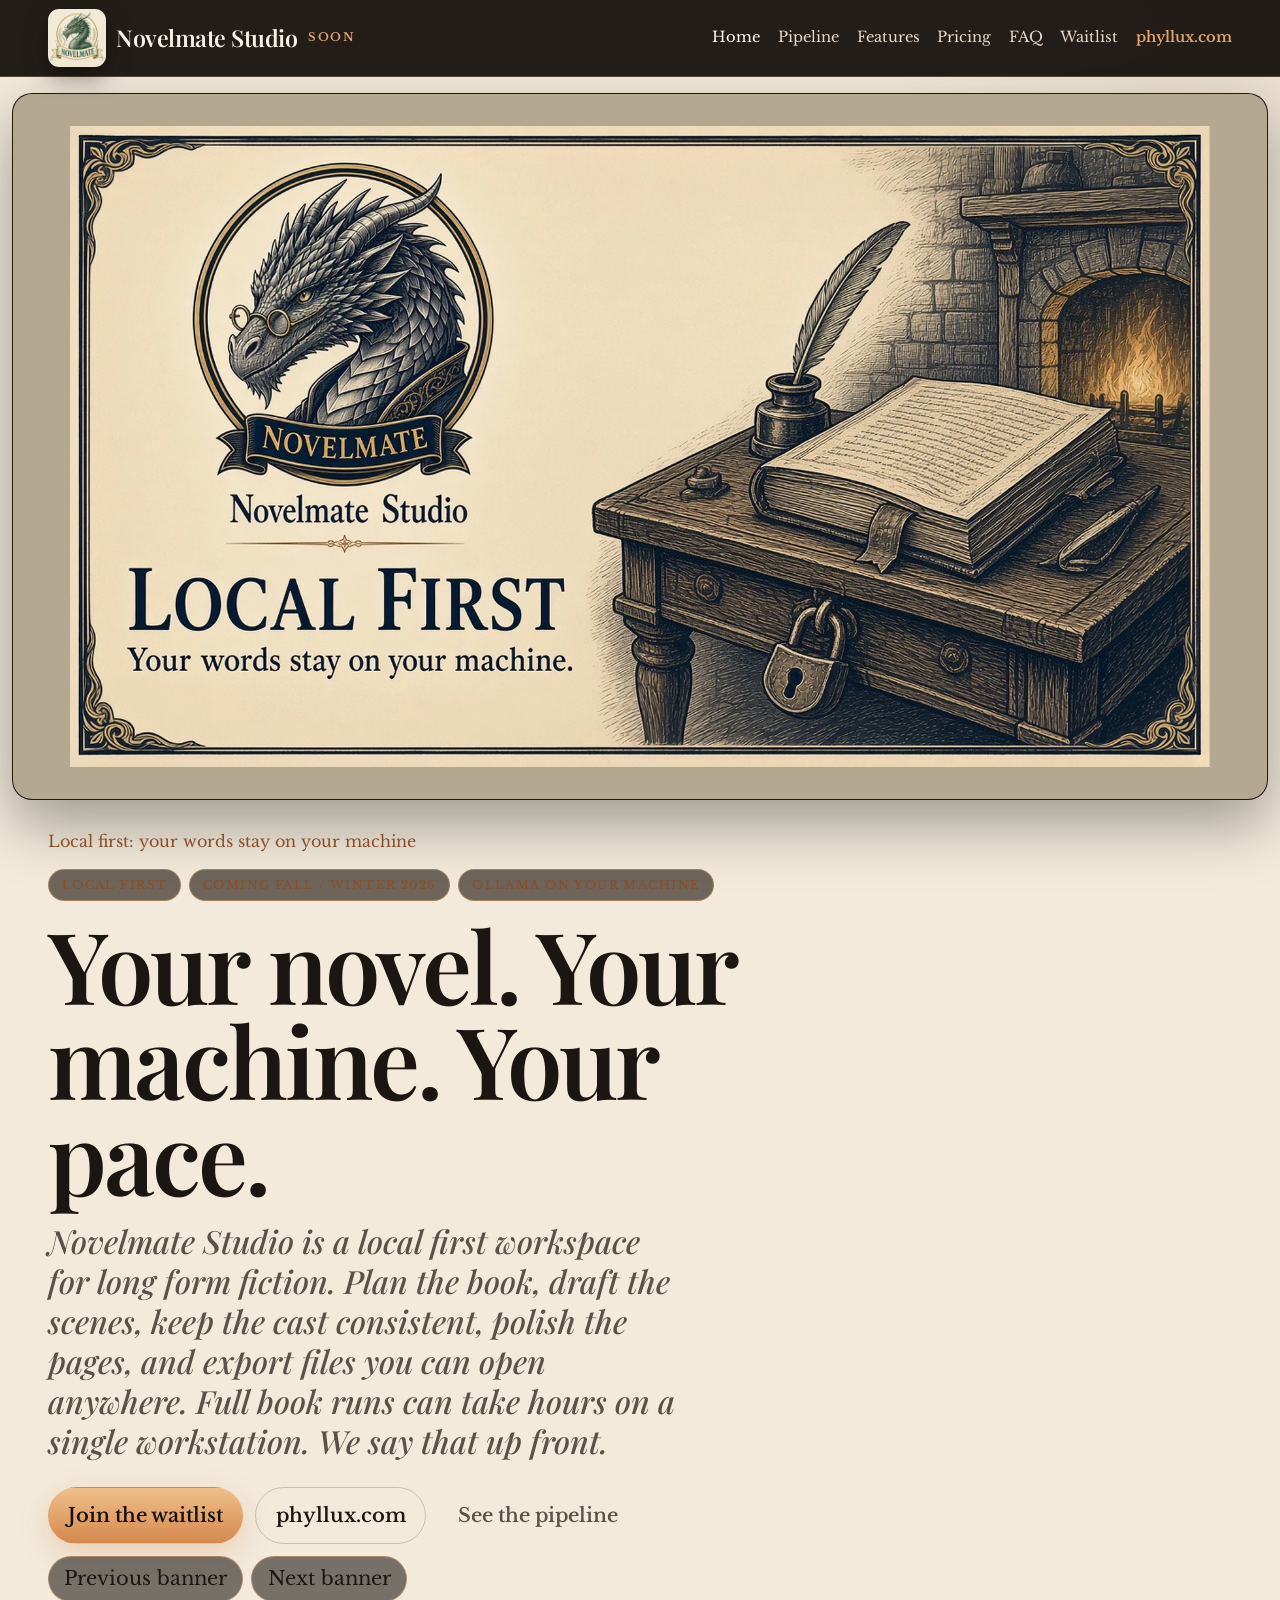
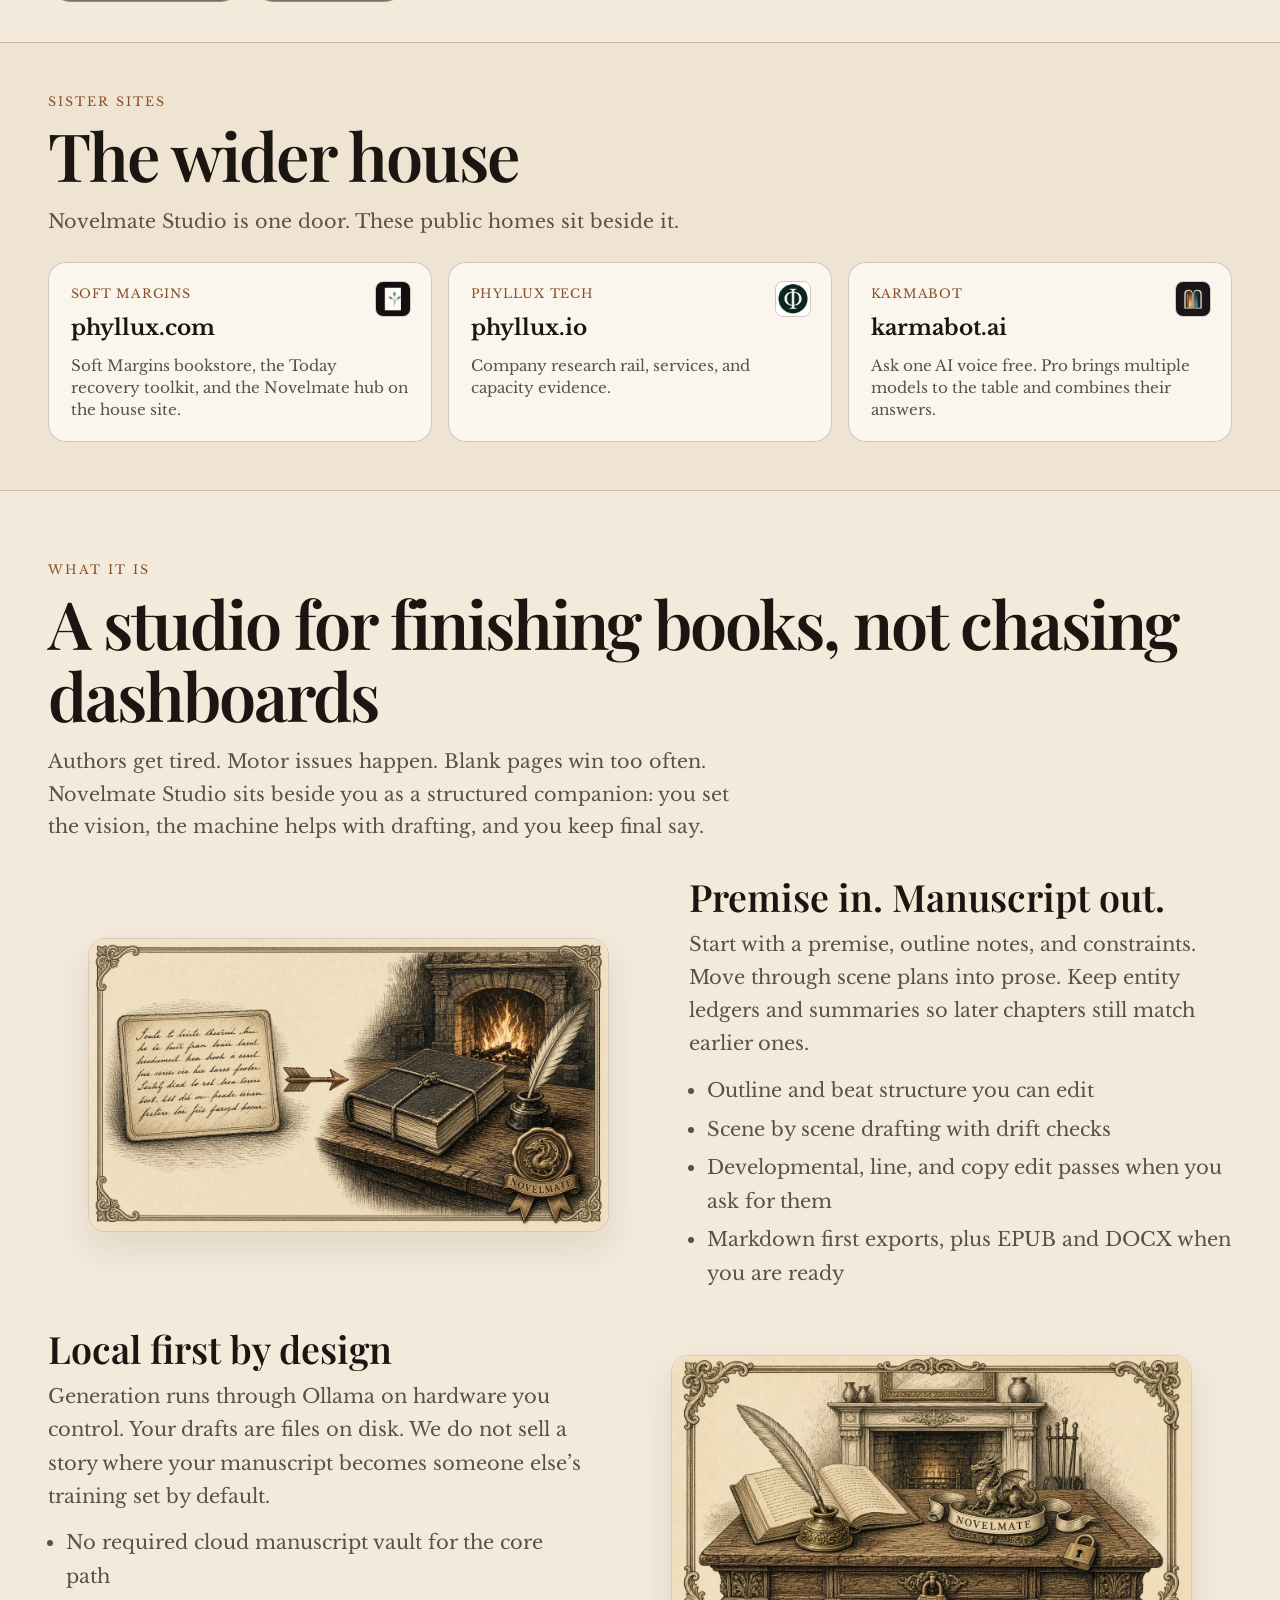
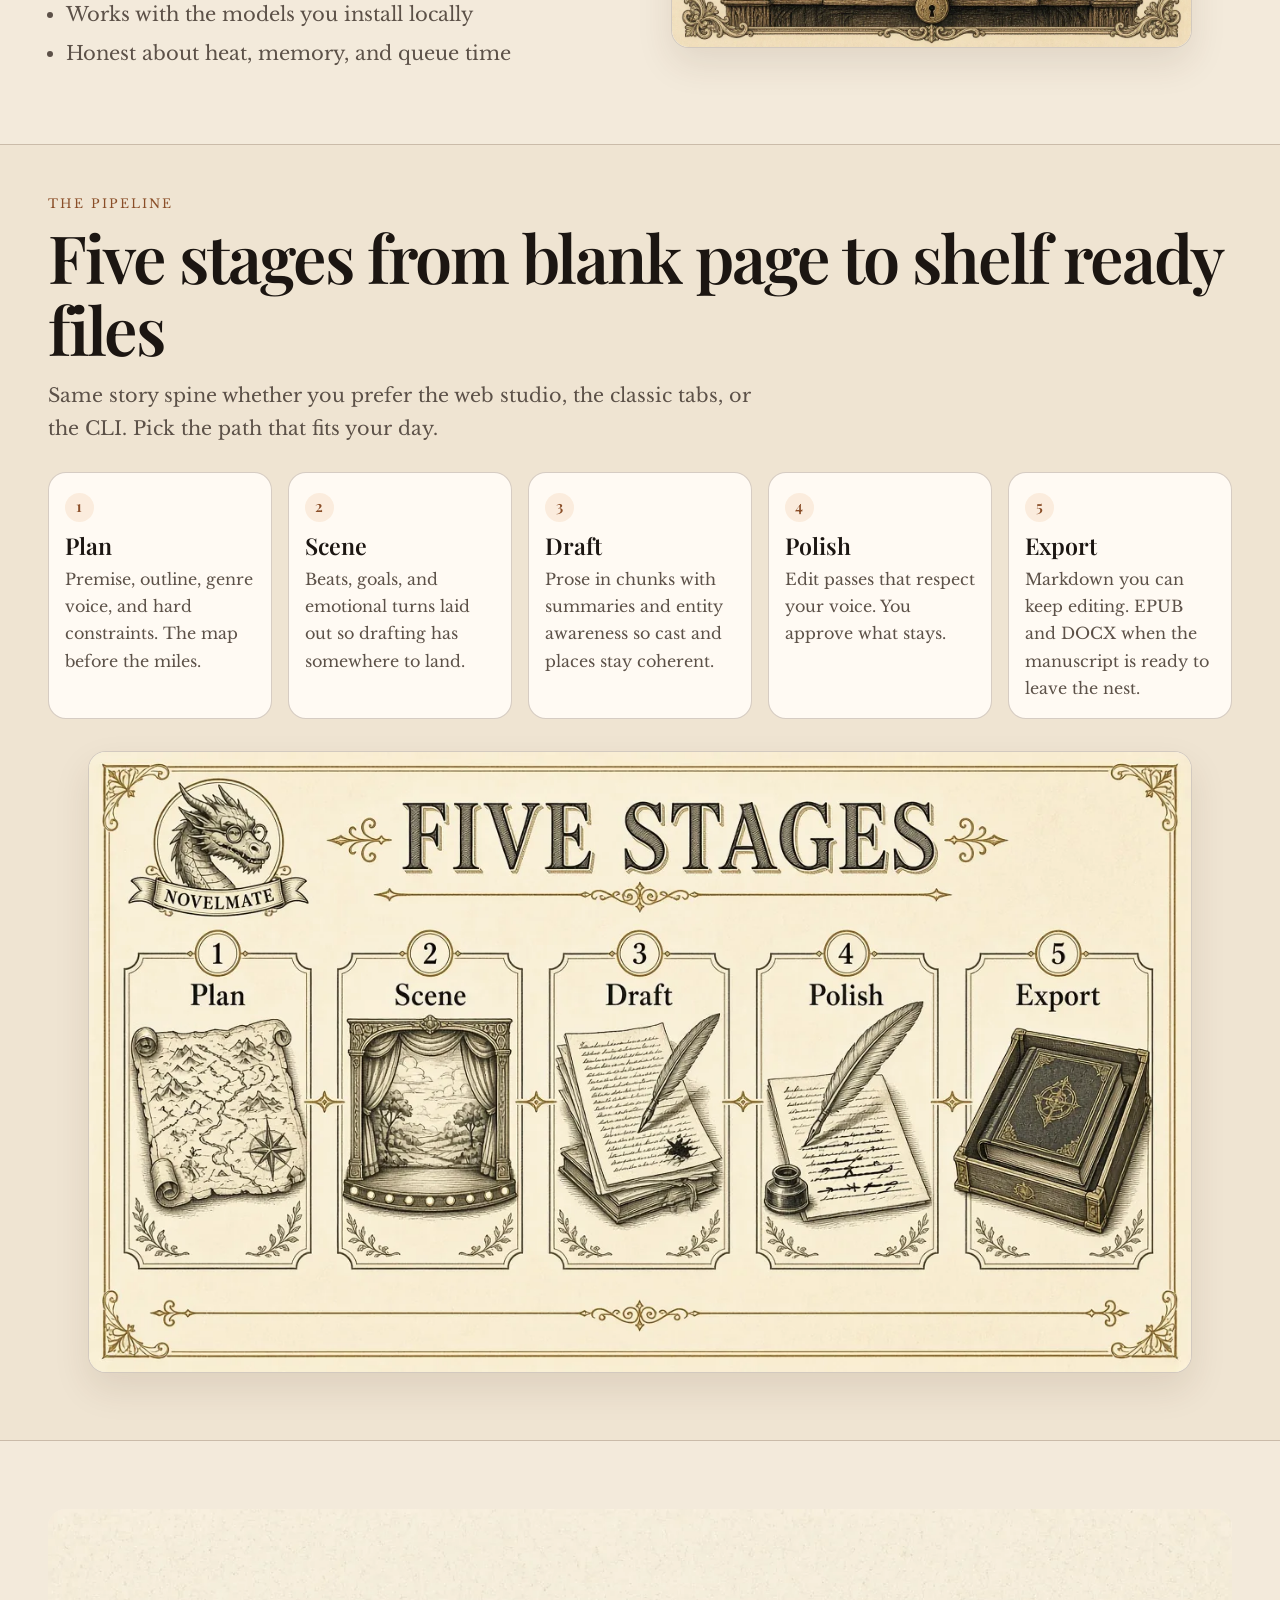
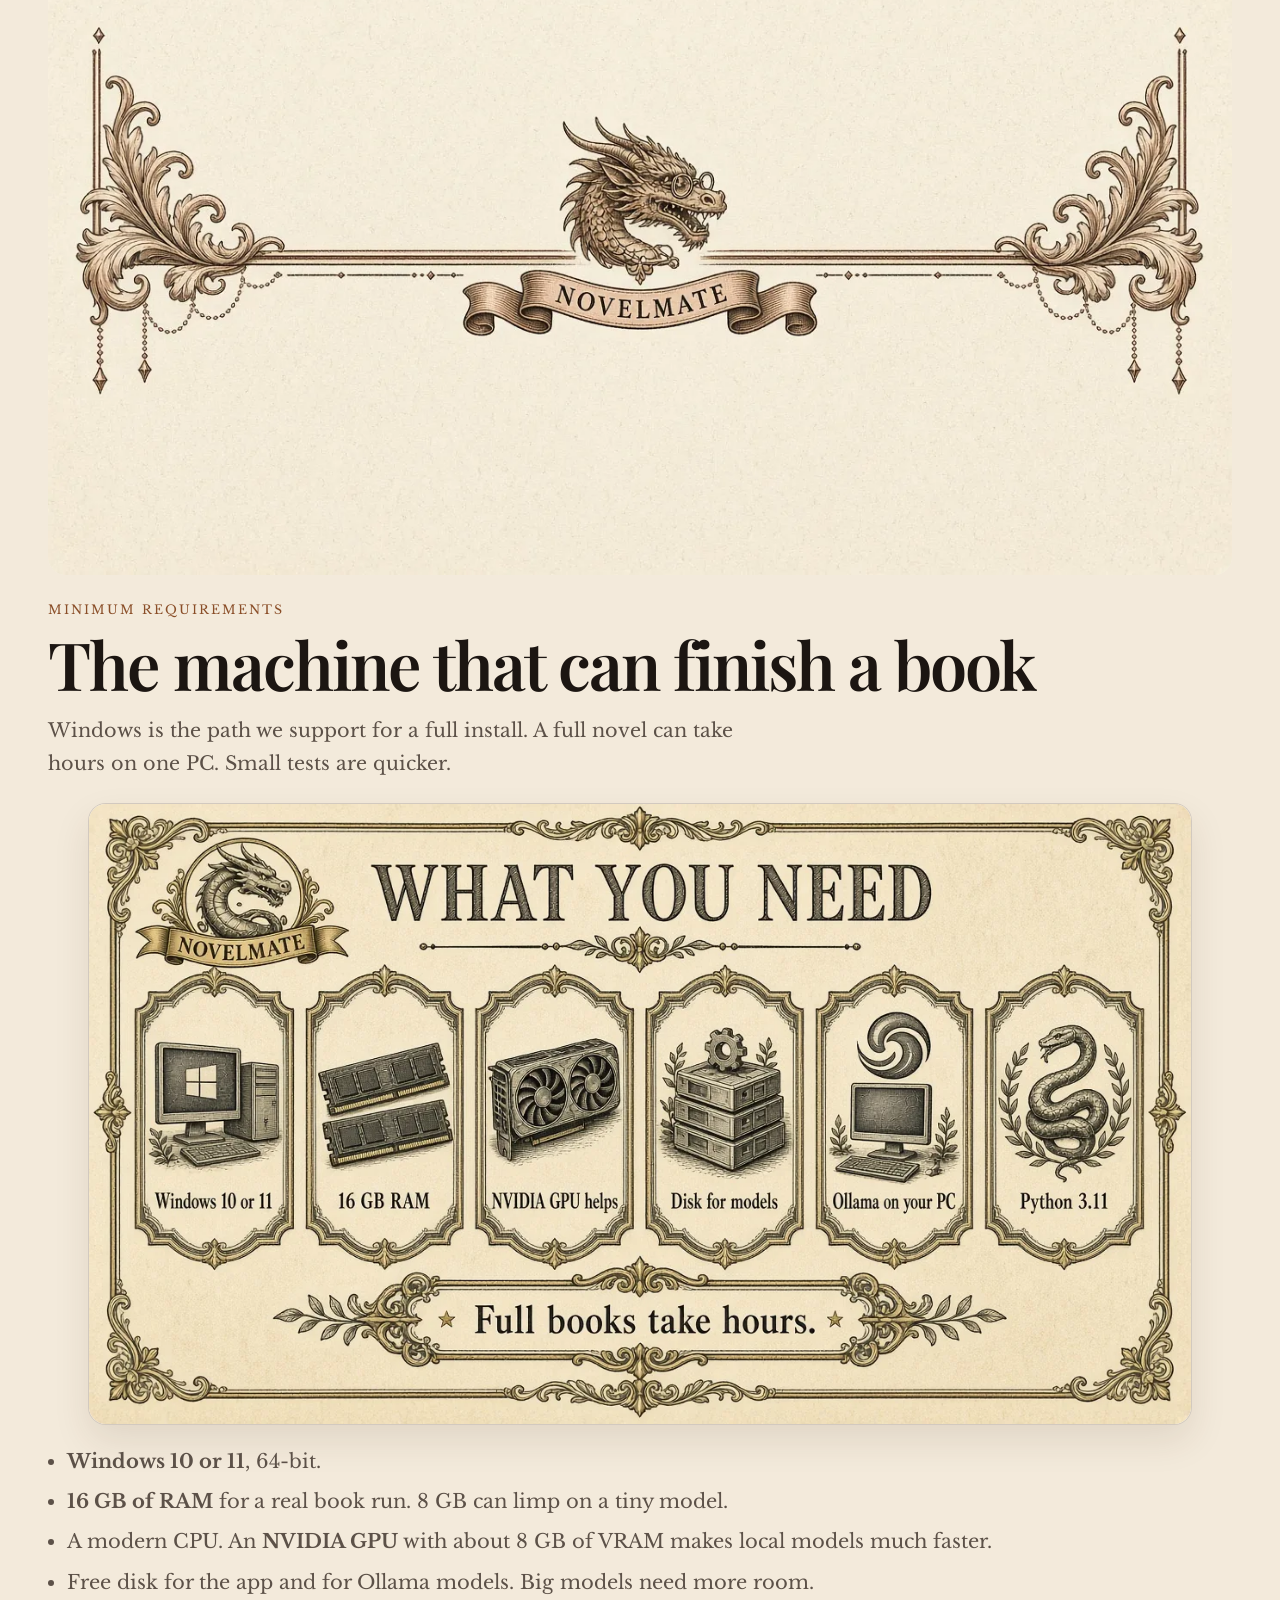
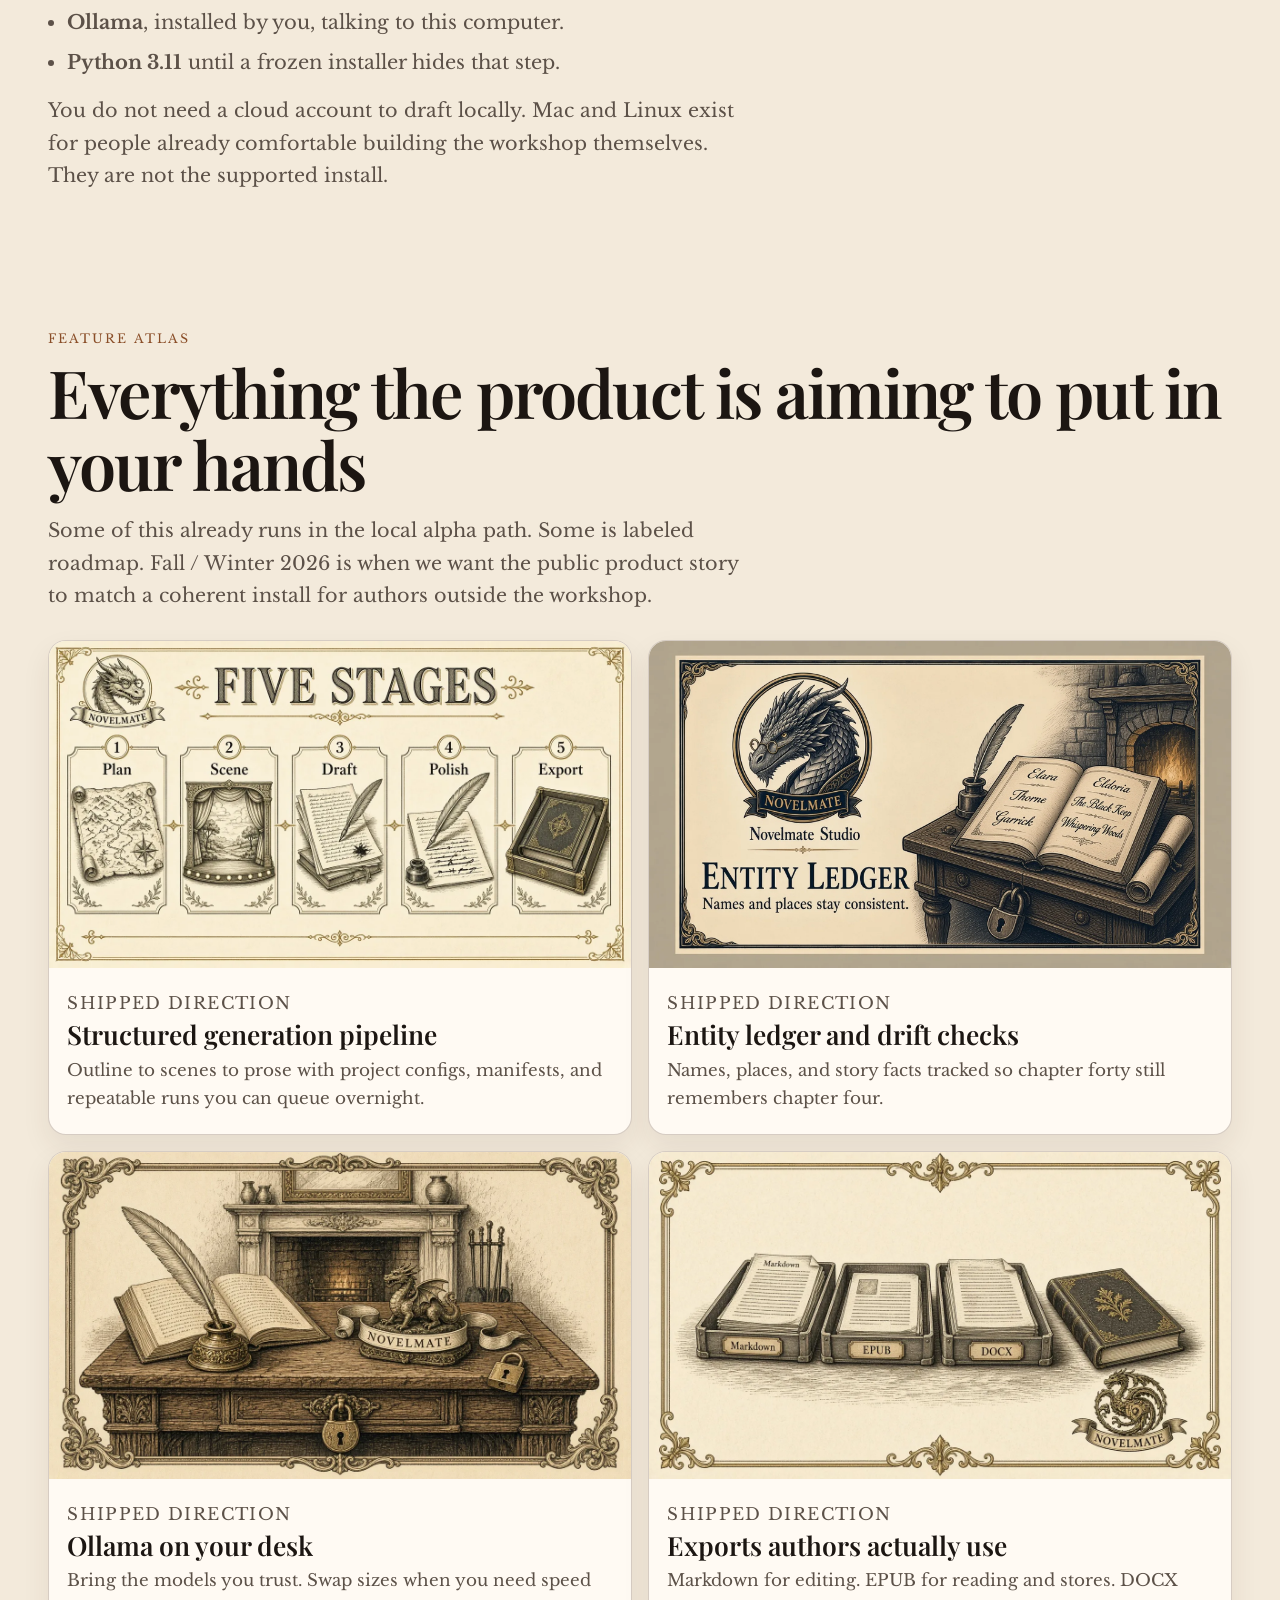
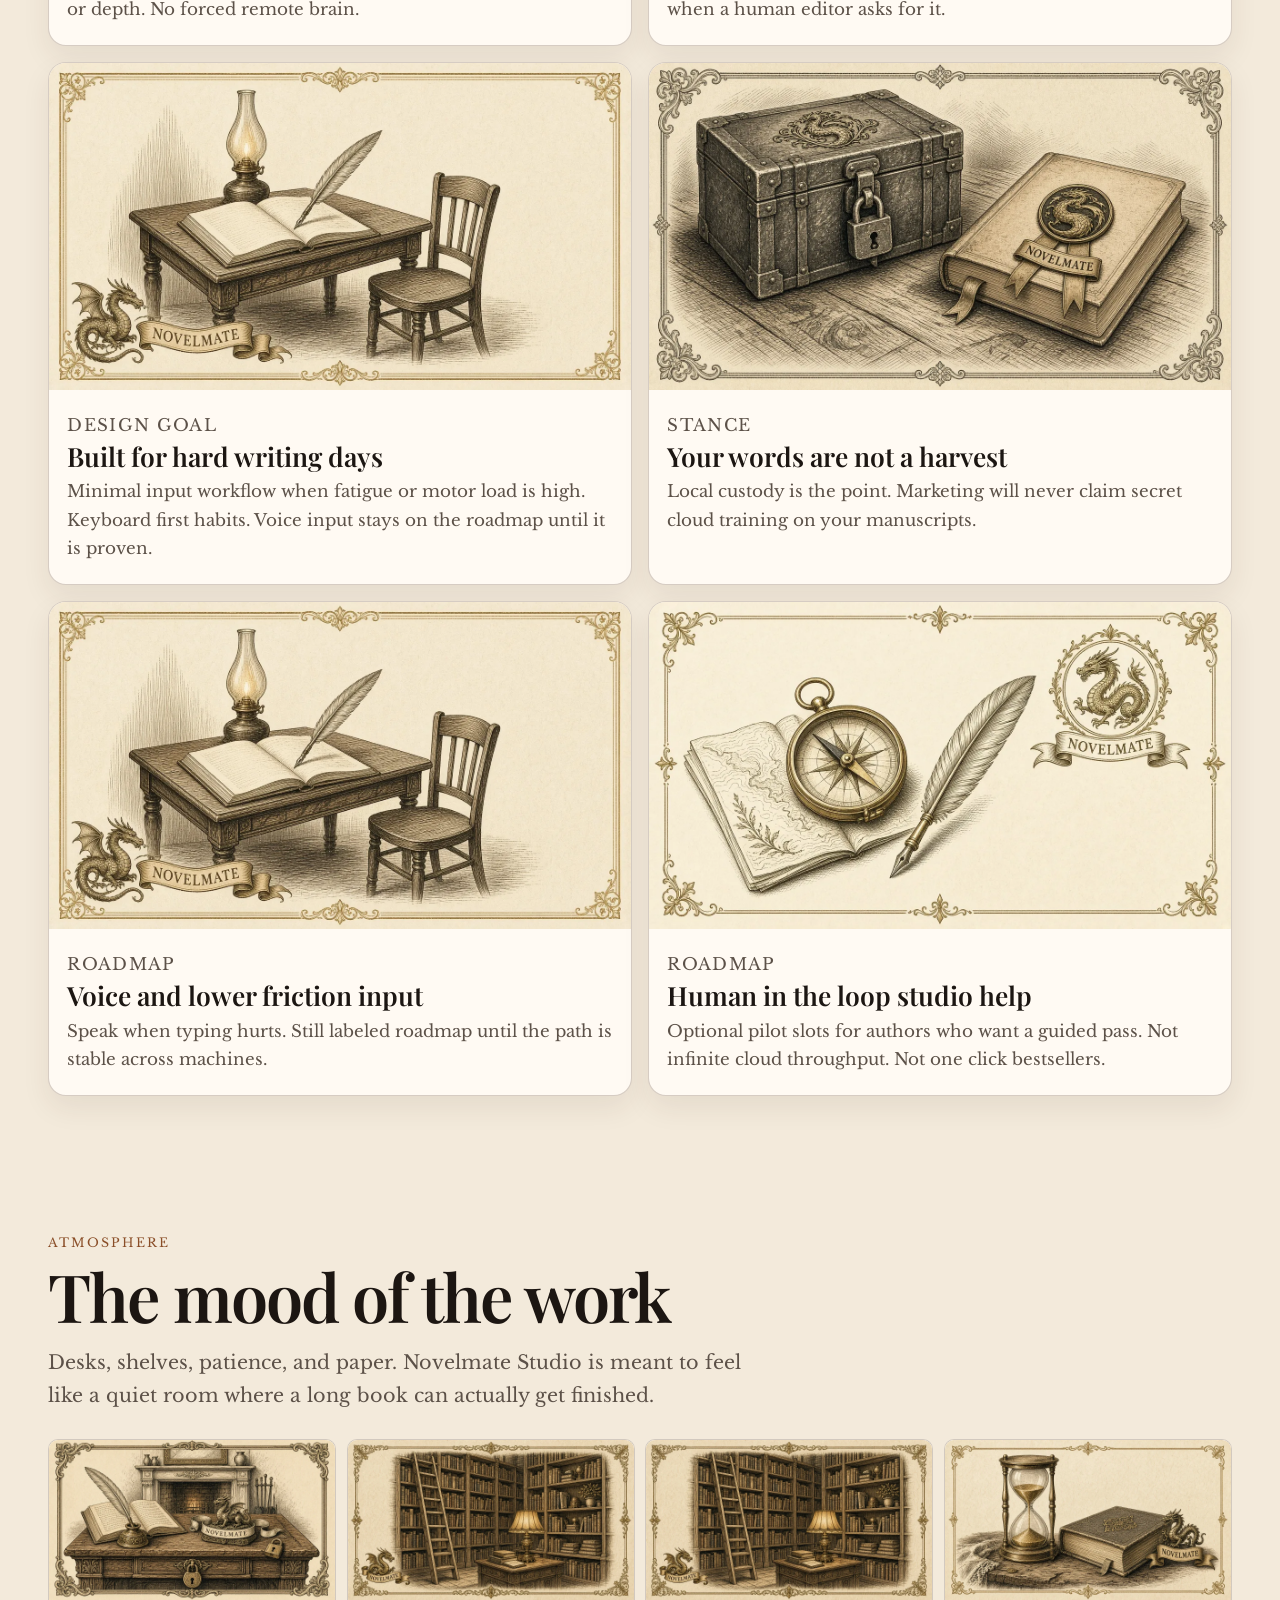
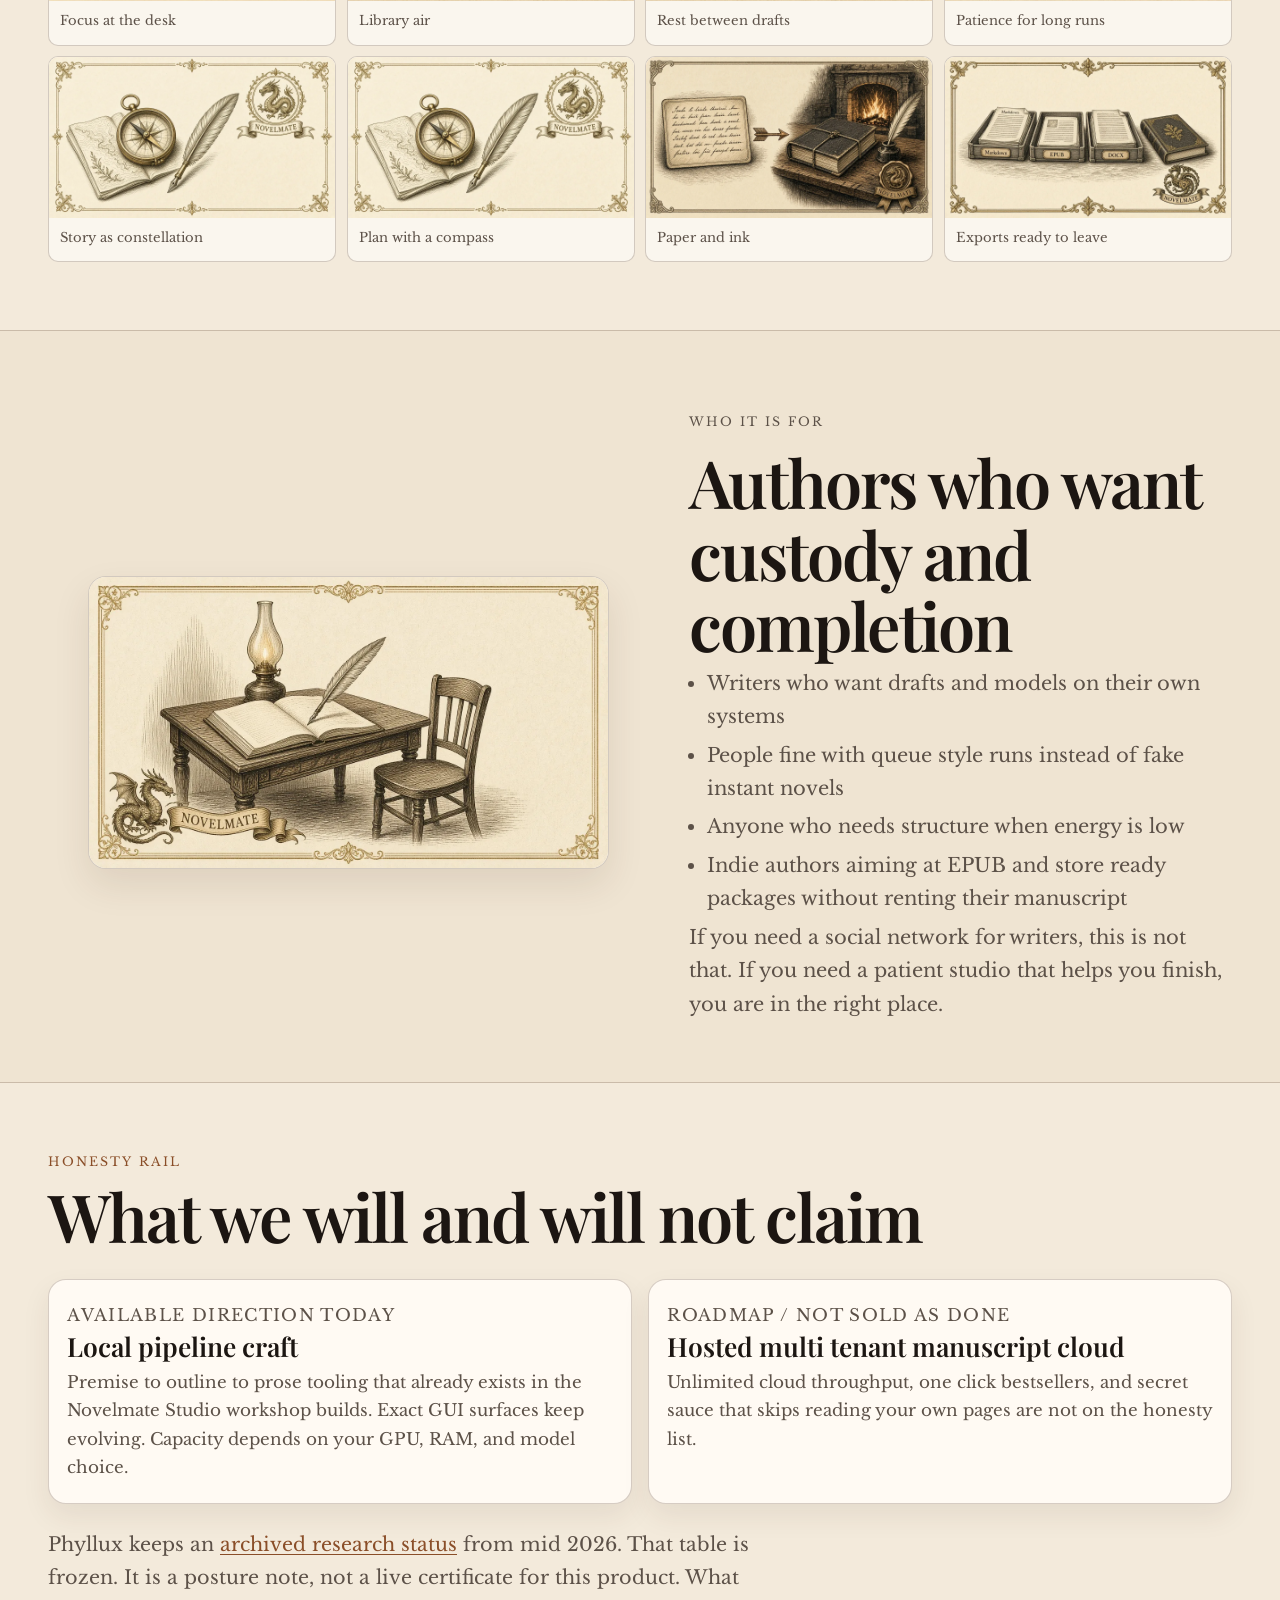
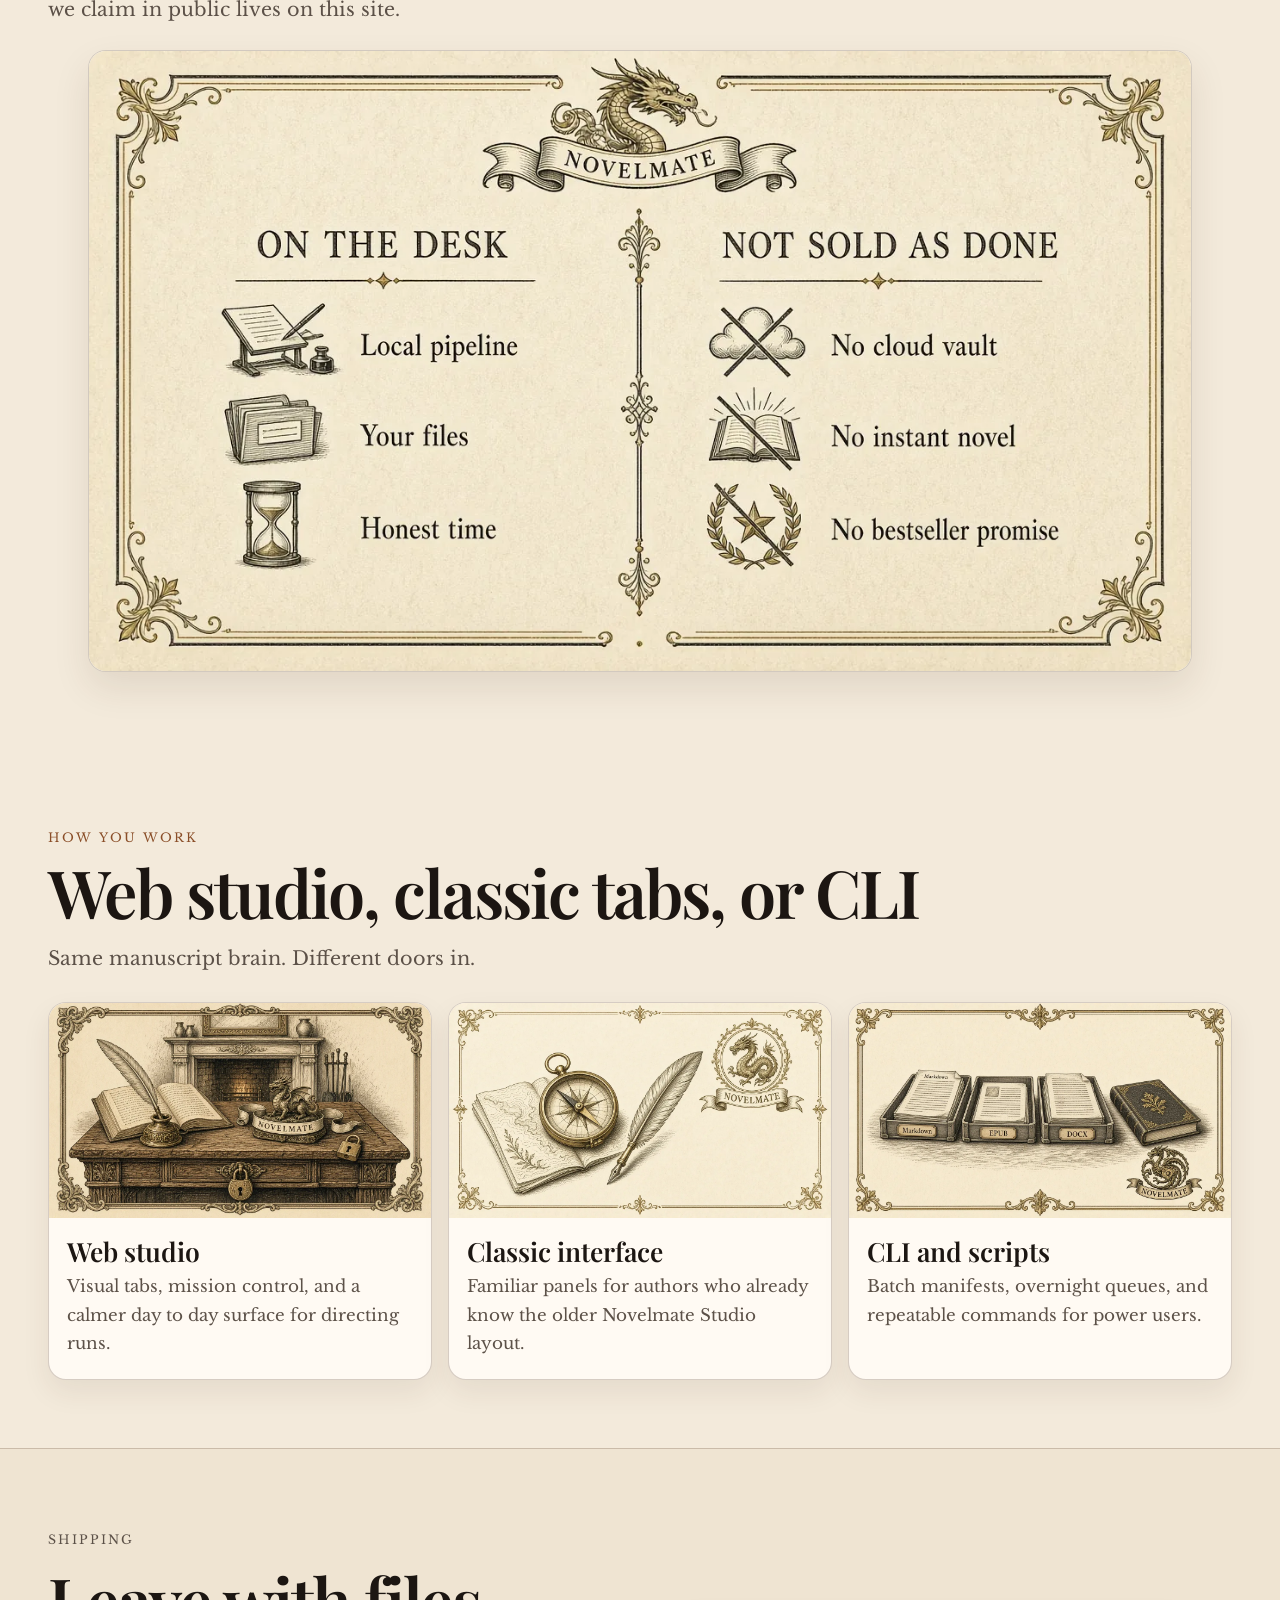
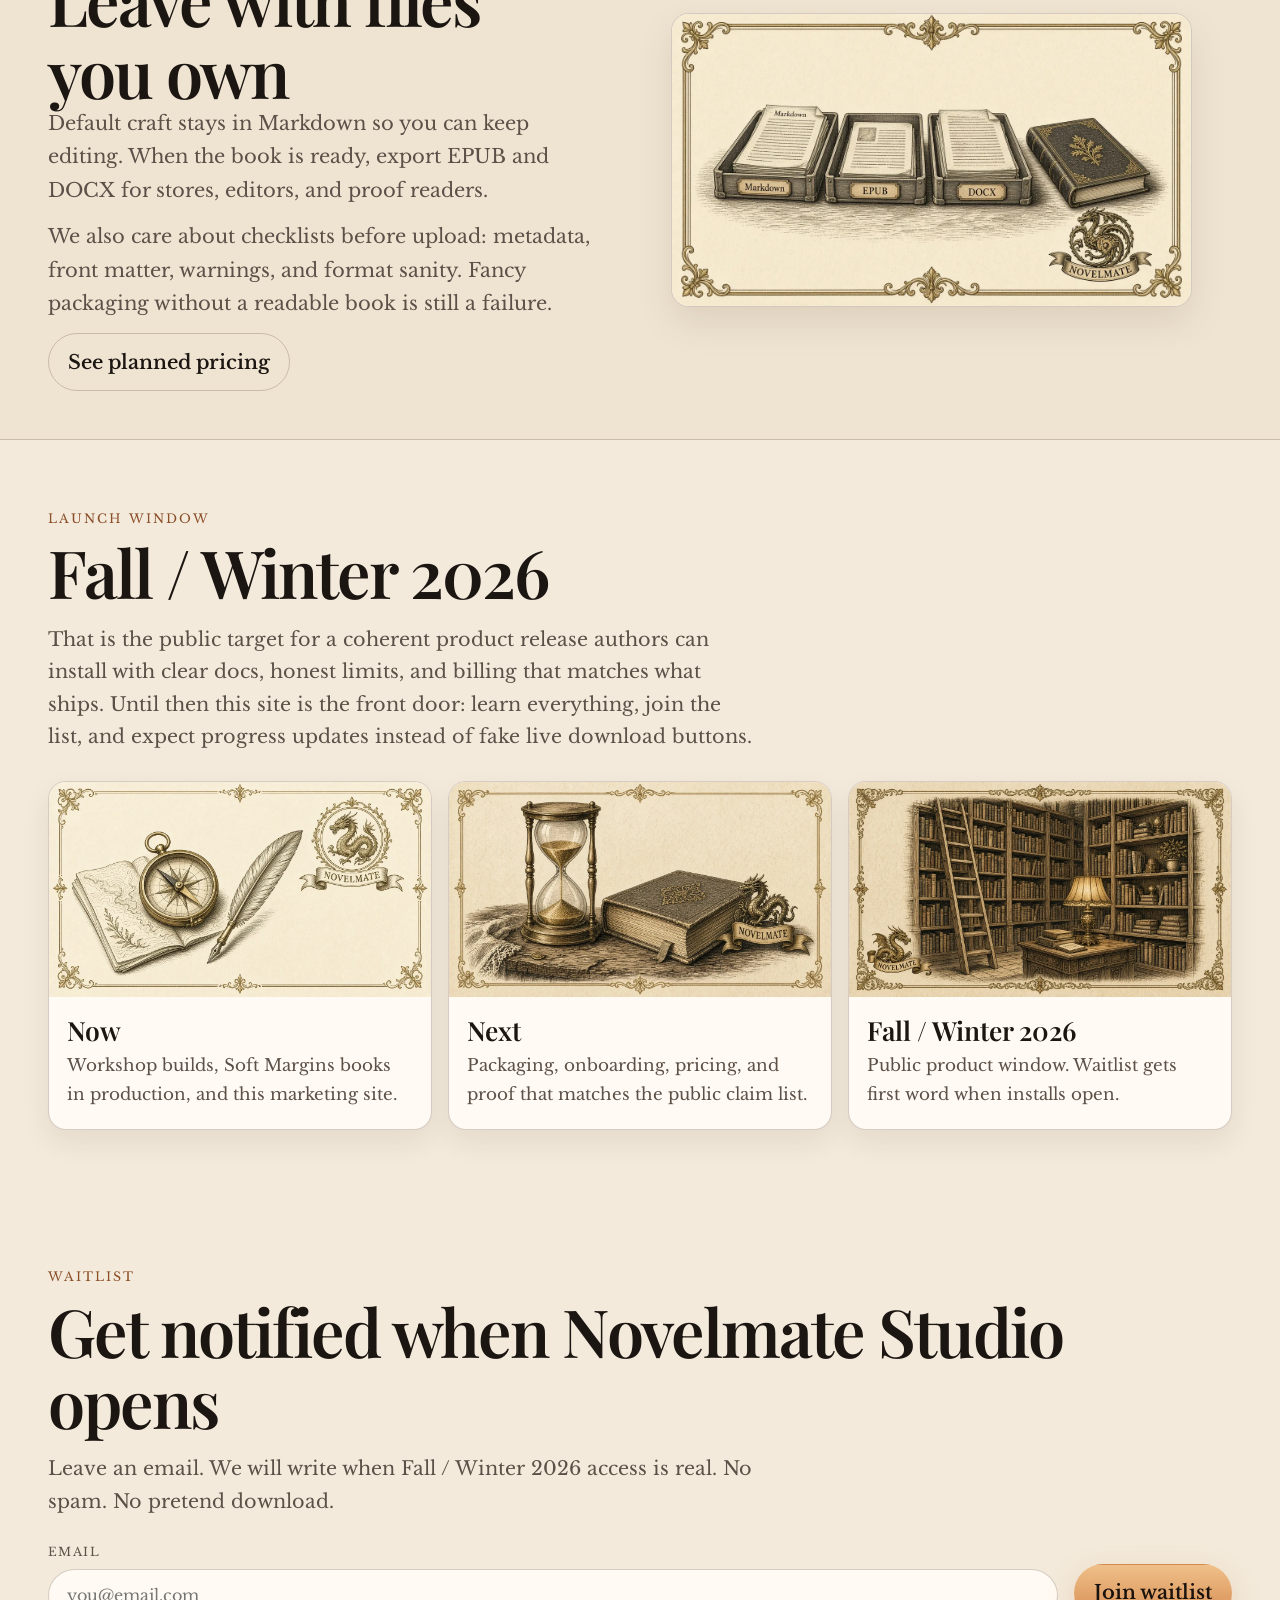
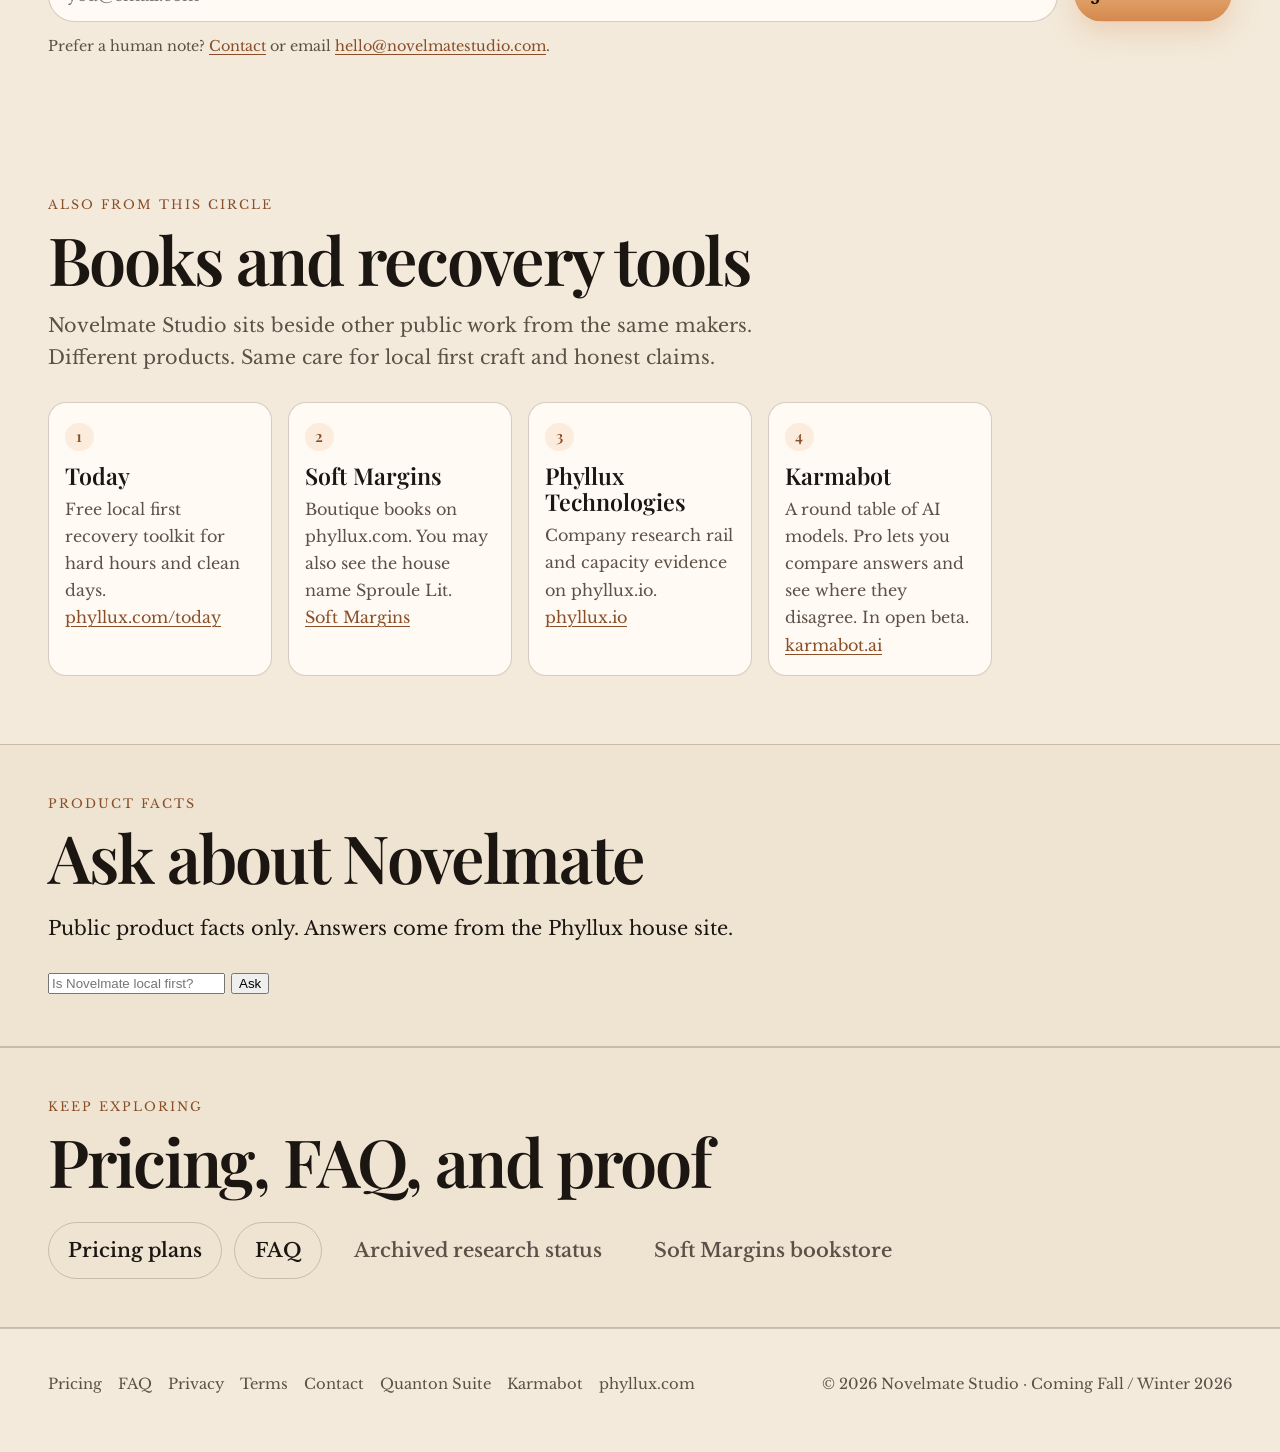
==== commit c0ab6129: "Set the studio site in large document serif type. Headlines use Playfair Display and the body uses L" ====
--- a/public/index.html
+++ b/public/index.html
@@ -4,7 +4,7 @@
   <meta charset="utf-8" />
   <link rel="preconnect" href="https://fonts.googleapis.com" />
   <link rel="preconnect" href="https://fonts.gstatic.com" crossorigin />
-  <link href="https://fonts.googleapis.com/css2?family=Fraunces:opsz,wght@9..144,520;9..144,640&family=Outfit:wght@400;500;600&display=swap" rel="stylesheet" />
+  <link href="https://fonts.googleapis.com/css2?family=Libre+Baskerville:ital,wght@0,400;0,700;1,400&family=Playfair+Display:ital,wght@0,500;0,600;0,700;1,500;1,600&display=swap" rel="stylesheet" />
   <meta name="viewport" content="width=device-width, initial-scale=1, viewport-fit=cover" />
   <title>Novelmate Studio — local first fiction workspace | Coming Fall/Winter 2026</title>
   <meta name="description" content="Novelmate Studio helps authors plan, draft, polish, and export long form fiction on their own machine with Ollama. Coming Fall/Winter 2026. Join the waitlist." />
@@ -16,7 +16,7 @@
   <meta name="twitter:card" content="summary_large_image" />
   <meta name="twitter:image" content="https://novelmatestudio.com/assets/og-1200x630.webp" />
   <link rel="canonical" href="https://novelmatestudio.com/" />
-  <link rel="stylesheet" href="css/site.css?v=20261008d" />
+  <link rel="stylesheet" href="css/site.css?v=20261008e" />
   <link rel="icon" href="assets/brand/favicon-32.png" type="image/png" />
   <link rel="apple-touch-icon" href="assets/brand/apple-touch-icon.png" />
   <script type="application/ld+json">
--- a/public/css/site.css
+++ b/public/css/site.css
@@ -32,8 +32,8 @@
   --space-xl: 2.25rem;
   --space-2xl: 4.25rem;
   --radius: 18px;
-  --font: "Outfit", "Segoe UI", system-ui, sans-serif;
-  --display: "Fraunces", Georgia, "Times New Roman", serif;
+  --font: "Libre Baskerville", Georgia, "Times New Roman", serif;
+  --display: "Playfair Display", Georgia, "Times New Roman", serif;
   --touch-min: 44px;
   --max: 74rem;
 }
@@ -41,8 +41,8 @@
 body {
   margin: 0;
   font-family: var(--font);
-  font-size: 1.08rem;
-  line-height: 1.65;
+  font-size: 1.22rem;
+  line-height: 1.7;
   color: var(--text);
   background:
     radial-gradient(1100px 520px at 8% -8%, rgba(168, 107, 62, 0.16), transparent 58%),
@@ -67,7 +67,7 @@
   text-decoration-thickness: 1px;
   text-underline-offset: 3px;
 }
-a:hover { color: #fff6ea; }
+a:hover { color: var(--accent-dim); }
 :focus-visible {
   outline: 2px solid var(--accent);
   outline-offset: 2px;
@@ -117,7 +117,8 @@
   color: var(--text);
   text-decoration: none;
   font-family: var(--display);
-  font-weight: 560;
+  font-weight: 600;
+  font-size: 1.45rem;
   letter-spacing: -0.02em;
   display: inline-flex;
   align-items: center;
@@ -334,17 +335,21 @@
 .hero-inner h1 {
   margin: 0;
   font-family: var(--display);
-  font-weight: 560;
-  font-size: clamp(2.8rem, 7.4vw, 5.4rem);
-  line-height: 0.98;
+  font-weight: 600;
+  font-size: clamp(3.4rem, 8vw, 6.2rem);
+  line-height: 0.96;
   letter-spacing: -0.03em;
   max-width: 12ch;
 }
 .lede {
-  margin: 1.1rem 0 0;
-  max-width: 38rem;
-  color: var(--muted);
-  font-size: clamp(1.05rem, 2.4vw, 1.25rem);
+  margin: 1.15rem 0 0;
+  max-width: 40rem;
+  color: var(--muted);
+  font-family: var(--display);
+  font-style: italic;
+  font-weight: 500;
+  font-size: clamp(1.45rem, 3vw, 2rem);
+  line-height: 1.25;
 }
 .cta-row {
   display: flex;
@@ -405,14 +410,15 @@
 .section-title {
   margin: 0;
   font-family: var(--display);
-  font-size: clamp(1.9rem, 4vw, 3rem);
-  line-height: 1.15;
+  font-size: clamp(2.6rem, 5.4vw, 4.15rem);
+  line-height: 1.08;
   font-weight: 600;
 }
 .section-lead {
-  margin: 0.85rem 0 0;
-  max-width: 42rem;
-  color: var(--muted);
+  margin: 0.9rem 0 0;
+  max-width: 44rem;
+  color: var(--muted);
+  font-size: 1.2rem;
 }
 
 .feature-split {
@@ -458,8 +464,9 @@
 .feature-copy h3 {
   margin: 0 0 0.6rem;
   font-family: var(--display);
-  font-size: 1.7rem;
-  font-weight: 600;
+  font-size: clamp(1.8rem, 3vw, 2.35rem);
+  font-weight: 600;
+  line-height: 1.15;
 }
 .feature-copy p { margin: 0 0 0.85rem; color: var(--muted); }
 .feature-copy ul {
@@ -499,13 +506,16 @@
 }
 .card .card-body { padding: 1.1rem 1.15rem 1.25rem; }
 .card h3 {
-  margin: 0 0 0.4rem;
-  font-size: 1.15rem;
+  margin: 0 0 0.45rem;
+  font-family: var(--display);
+  font-size: 1.65rem;
+  font-weight: 600;
+  line-height: 1.15;
 }
 .card p {
   margin: 0;
   color: var(--muted);
-  font-size: 0.95rem;
+  font-size: 1.05rem;
 }
 .tag-shipped,
 .tag-roadmap {
@@ -578,12 +588,15 @@
 }
 .step h3 {
   margin: 0 0 0.4rem;
-  font-size: 1.05rem;
+  font-family: var(--display);
+  font-size: 1.45rem;
+  font-weight: 600;
+  line-height: 1.15;
 }
 .step p {
   margin: 0;
   color: var(--muted);
-  font-size: 0.92rem;
+  font-size: 1rem;
 }
 
 /* Band */
@@ -662,7 +675,9 @@
 
 .prose h2 {
   font-family: var(--display);
-  font-size: 1.8rem;
+  font-size: clamp(2rem, 4vw, 2.8rem);
+  font-weight: 600;
+  line-height: 1.15;
 }
 .prose p { color: var(--muted); }
 .check {
@@ -711,7 +726,7 @@
   width: 100%;
   border-radius: 12px;
   border: 1px solid var(--border);
-  background: rgba(0, 0, 0, 0.35);
+  background: #fffaf3;
   color: var(--text);
   padding: 0.75rem 1rem;
   font: inherit;
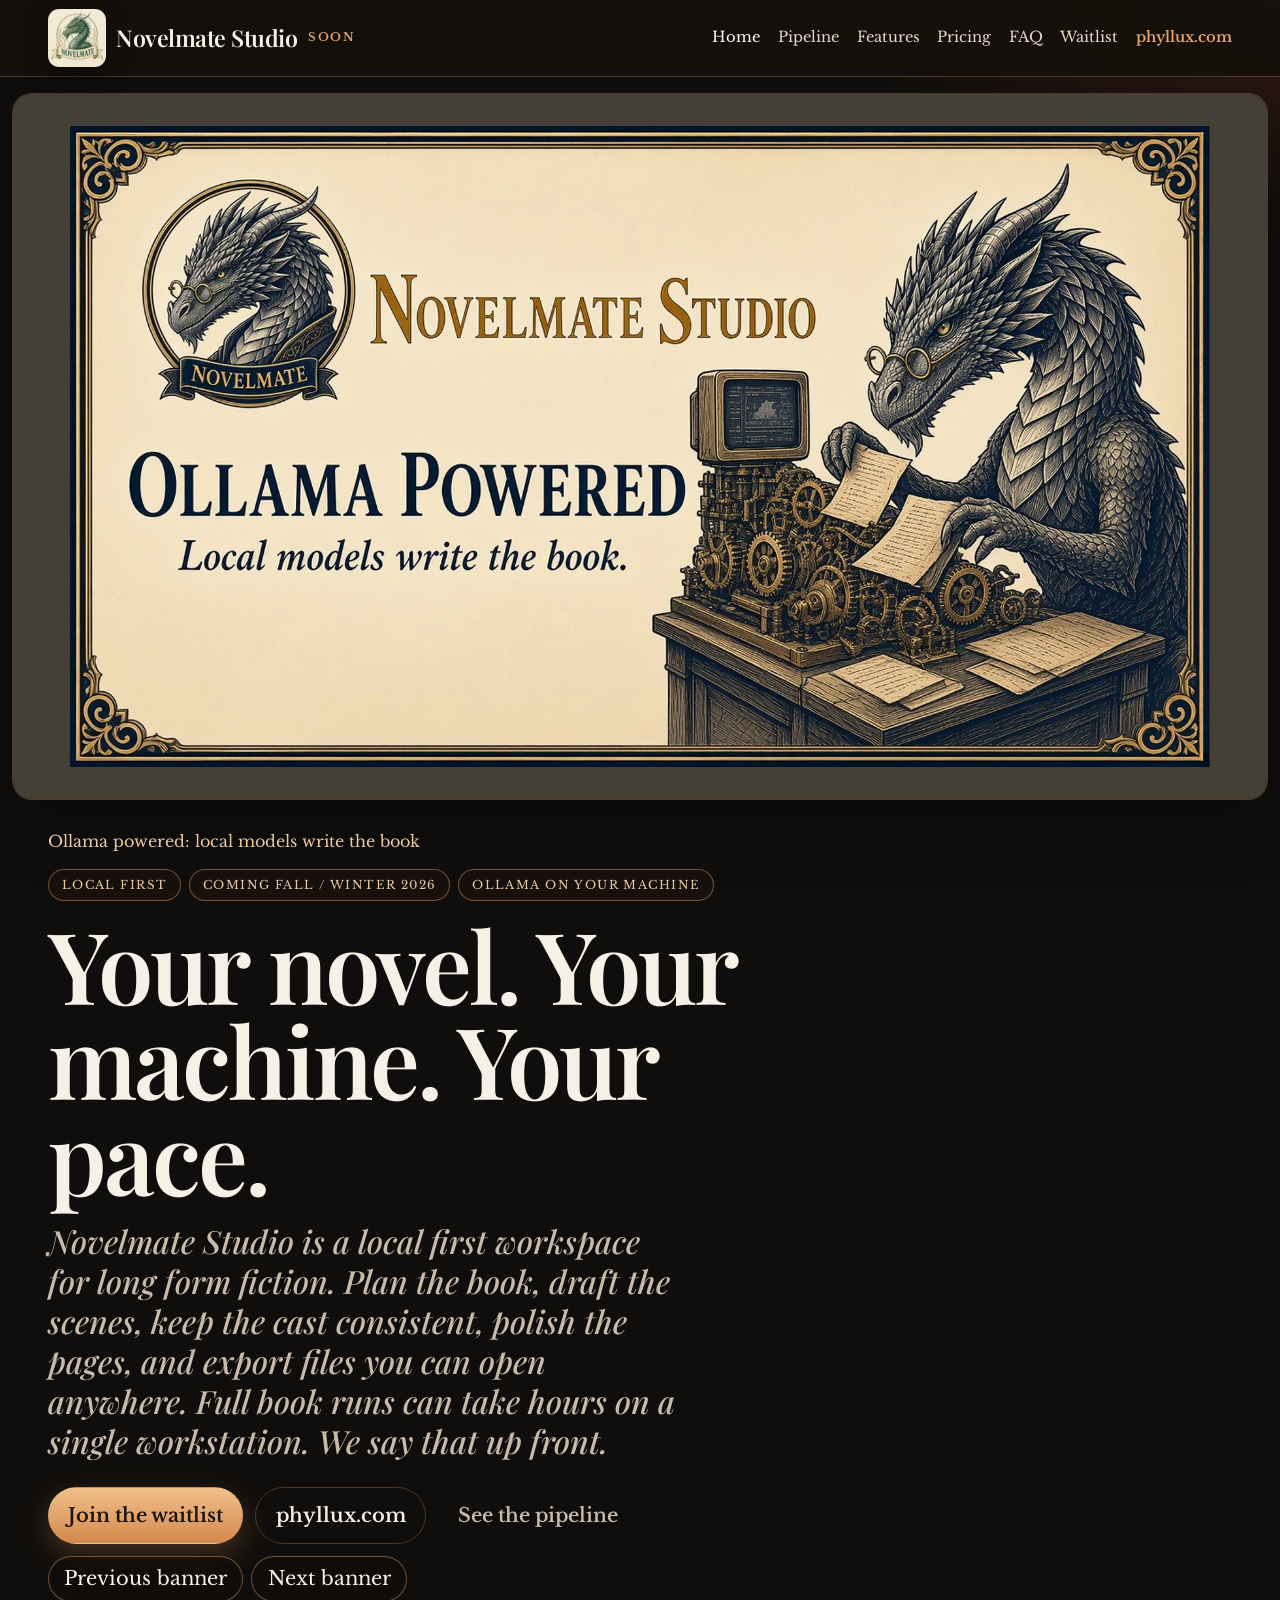
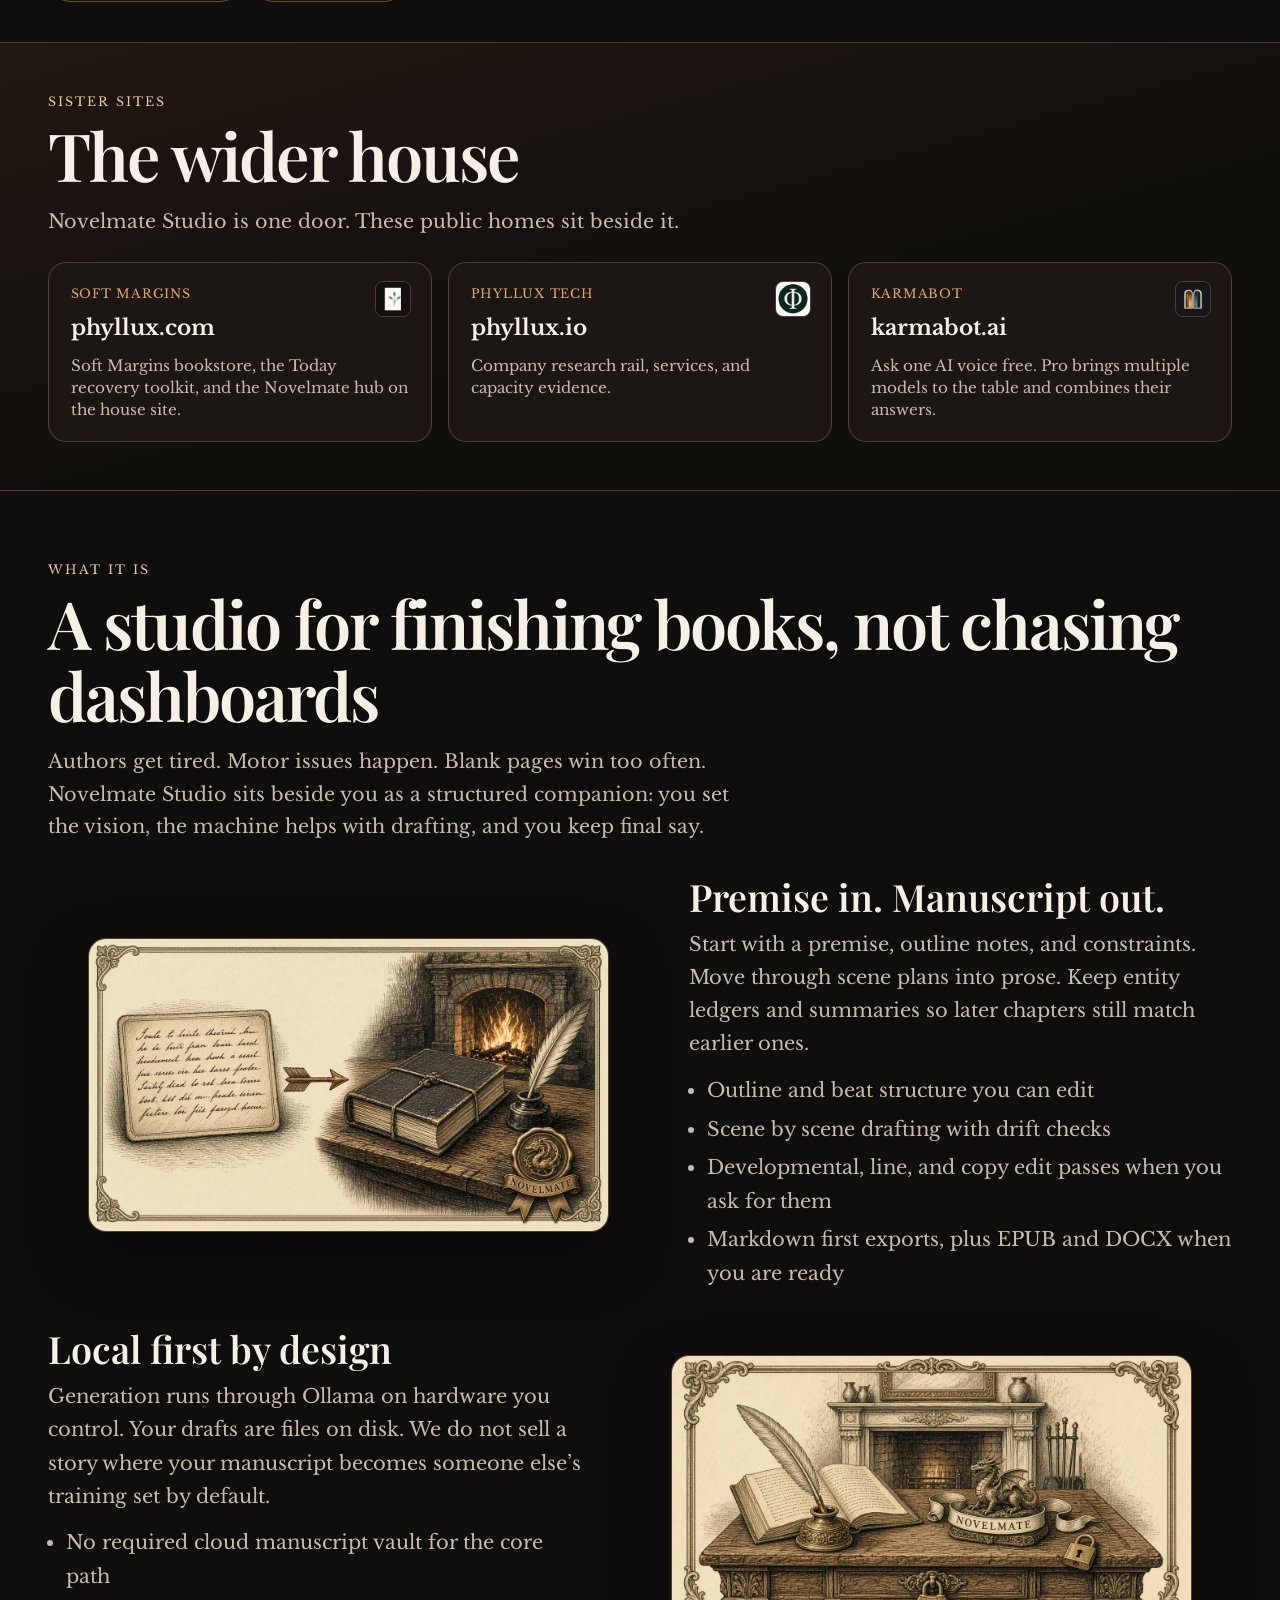
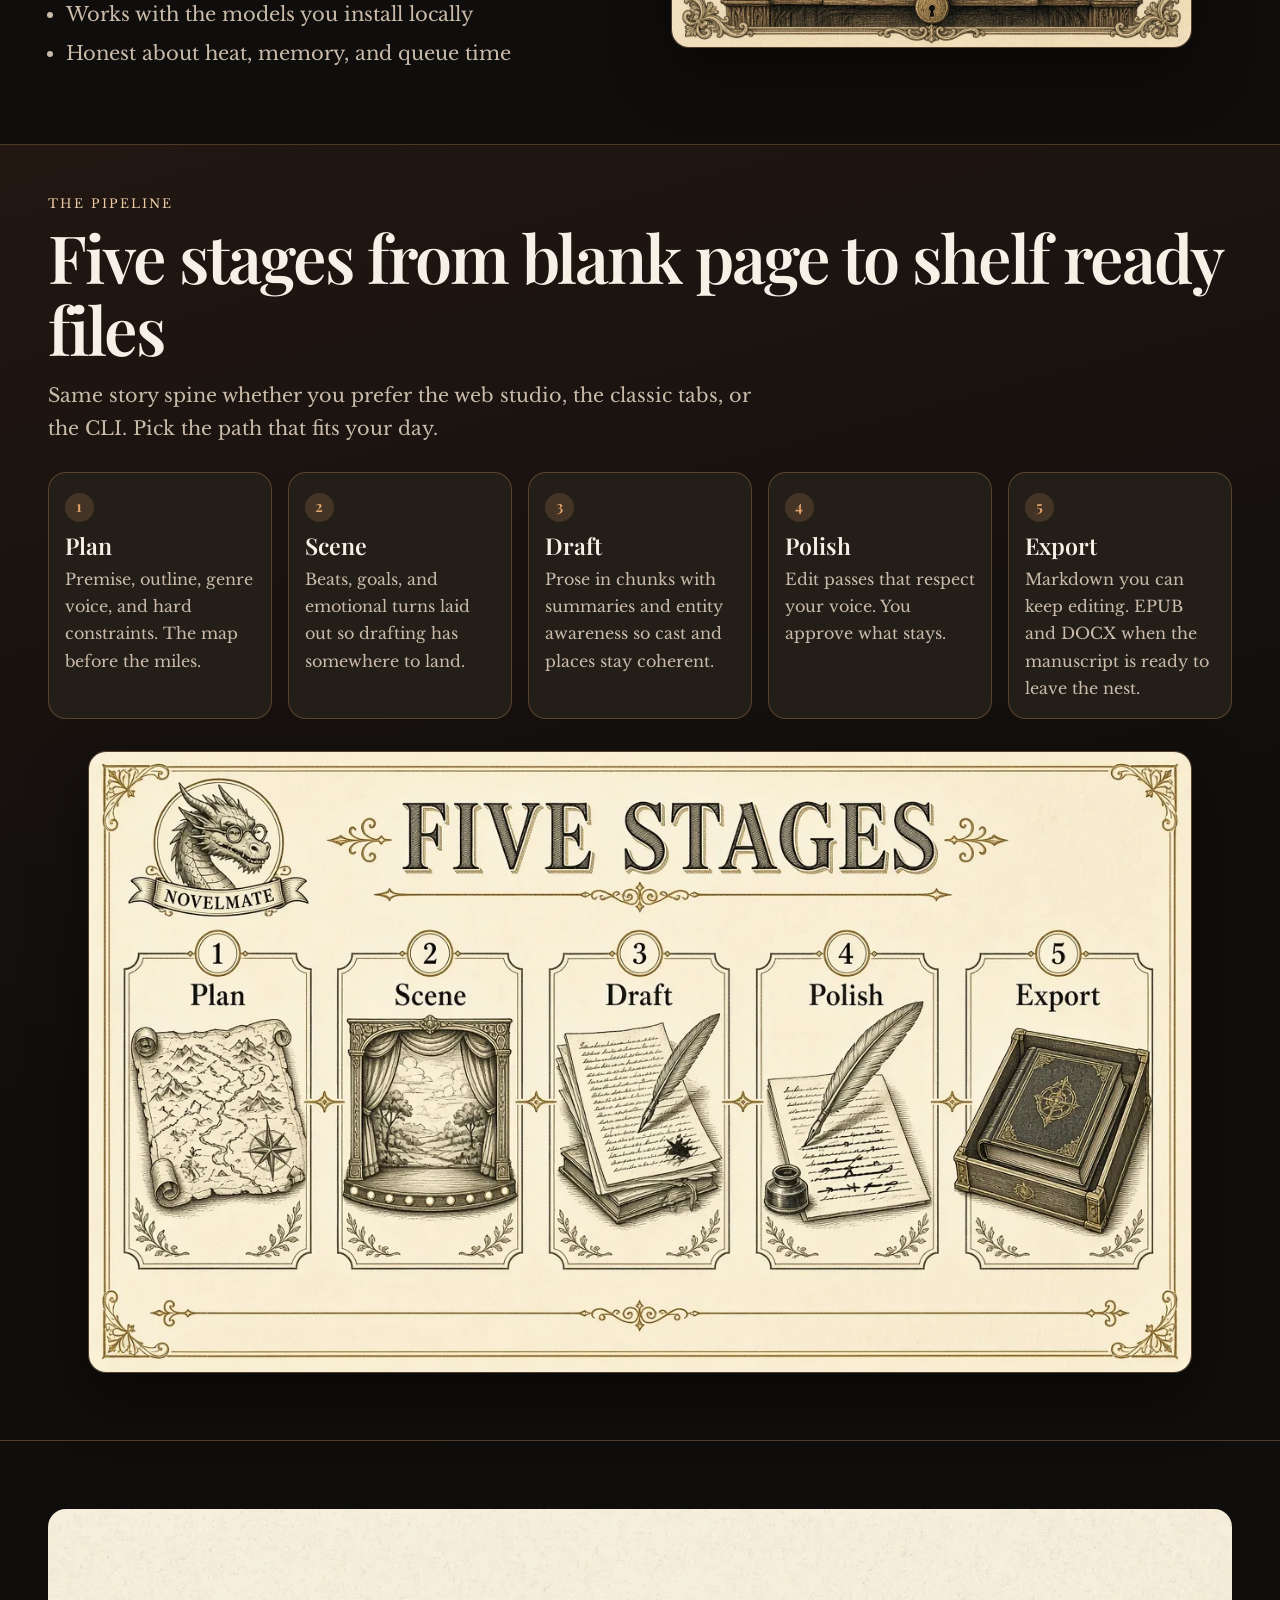
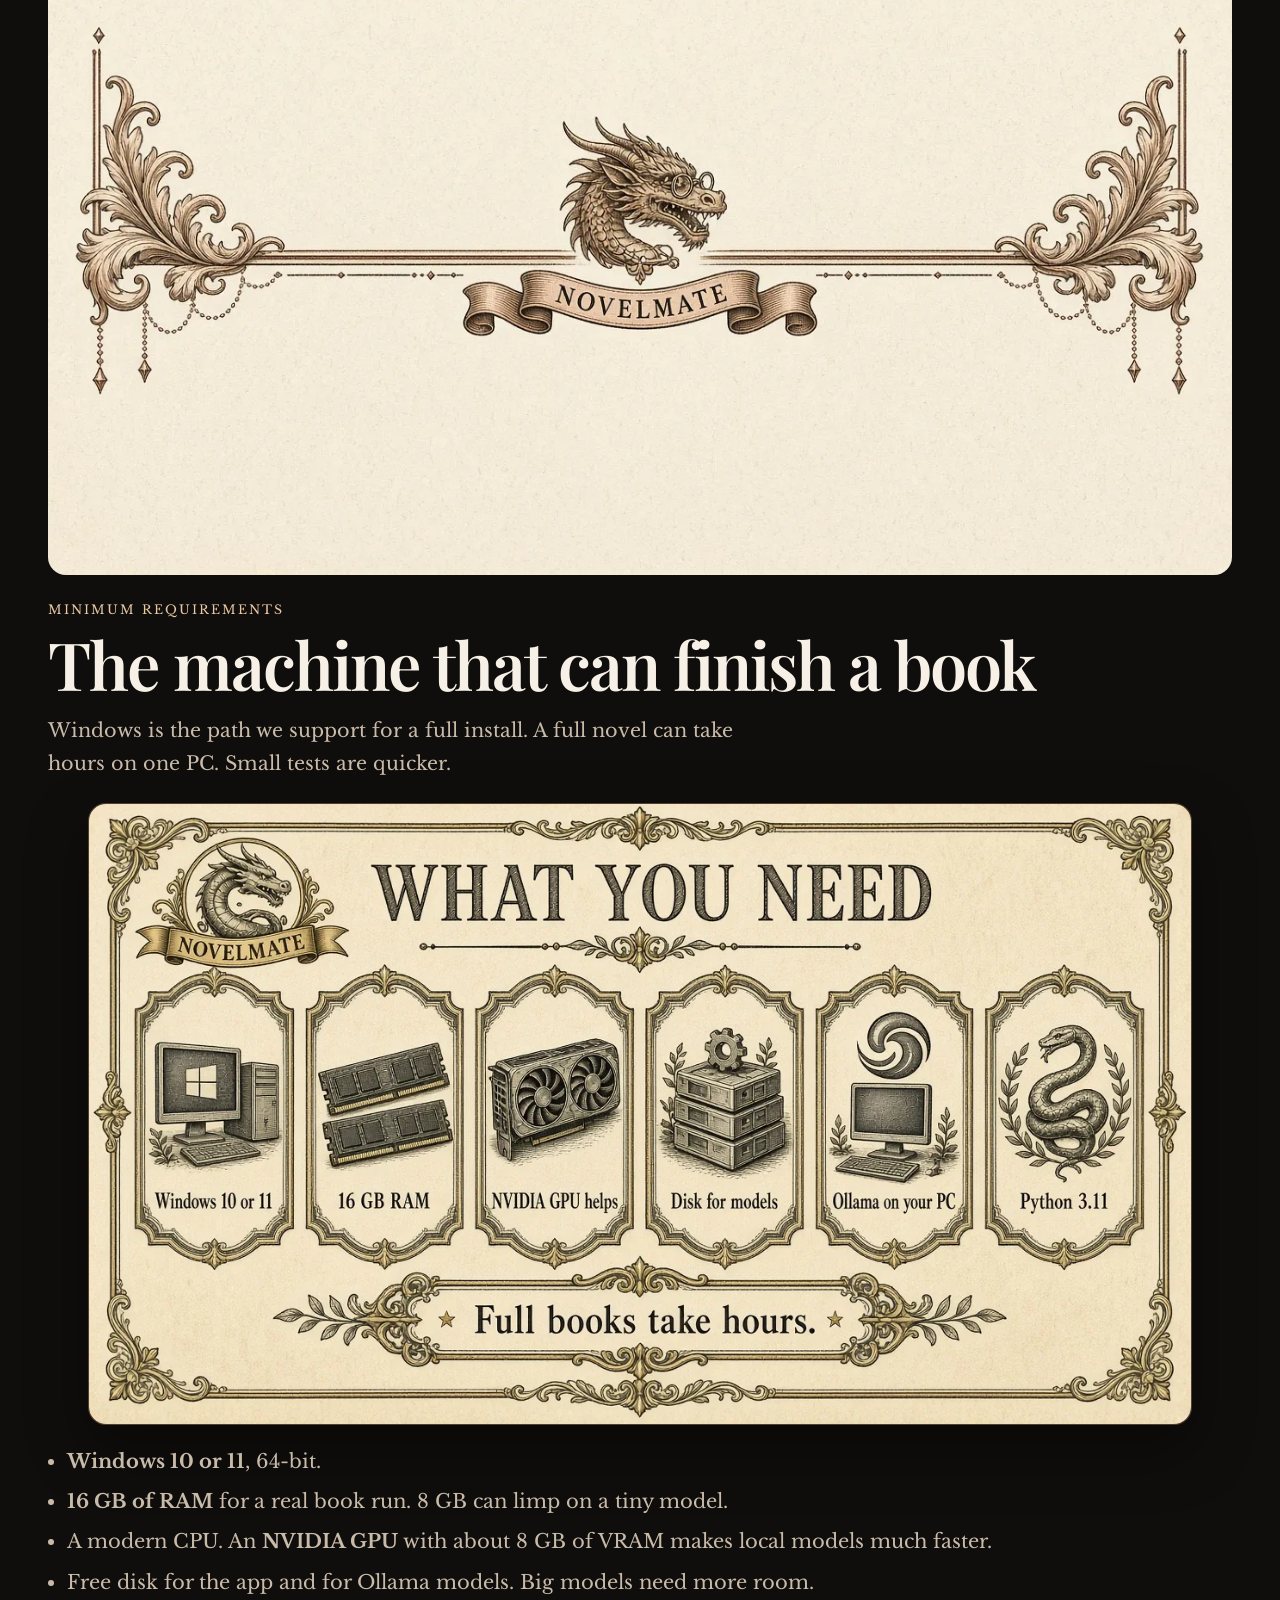
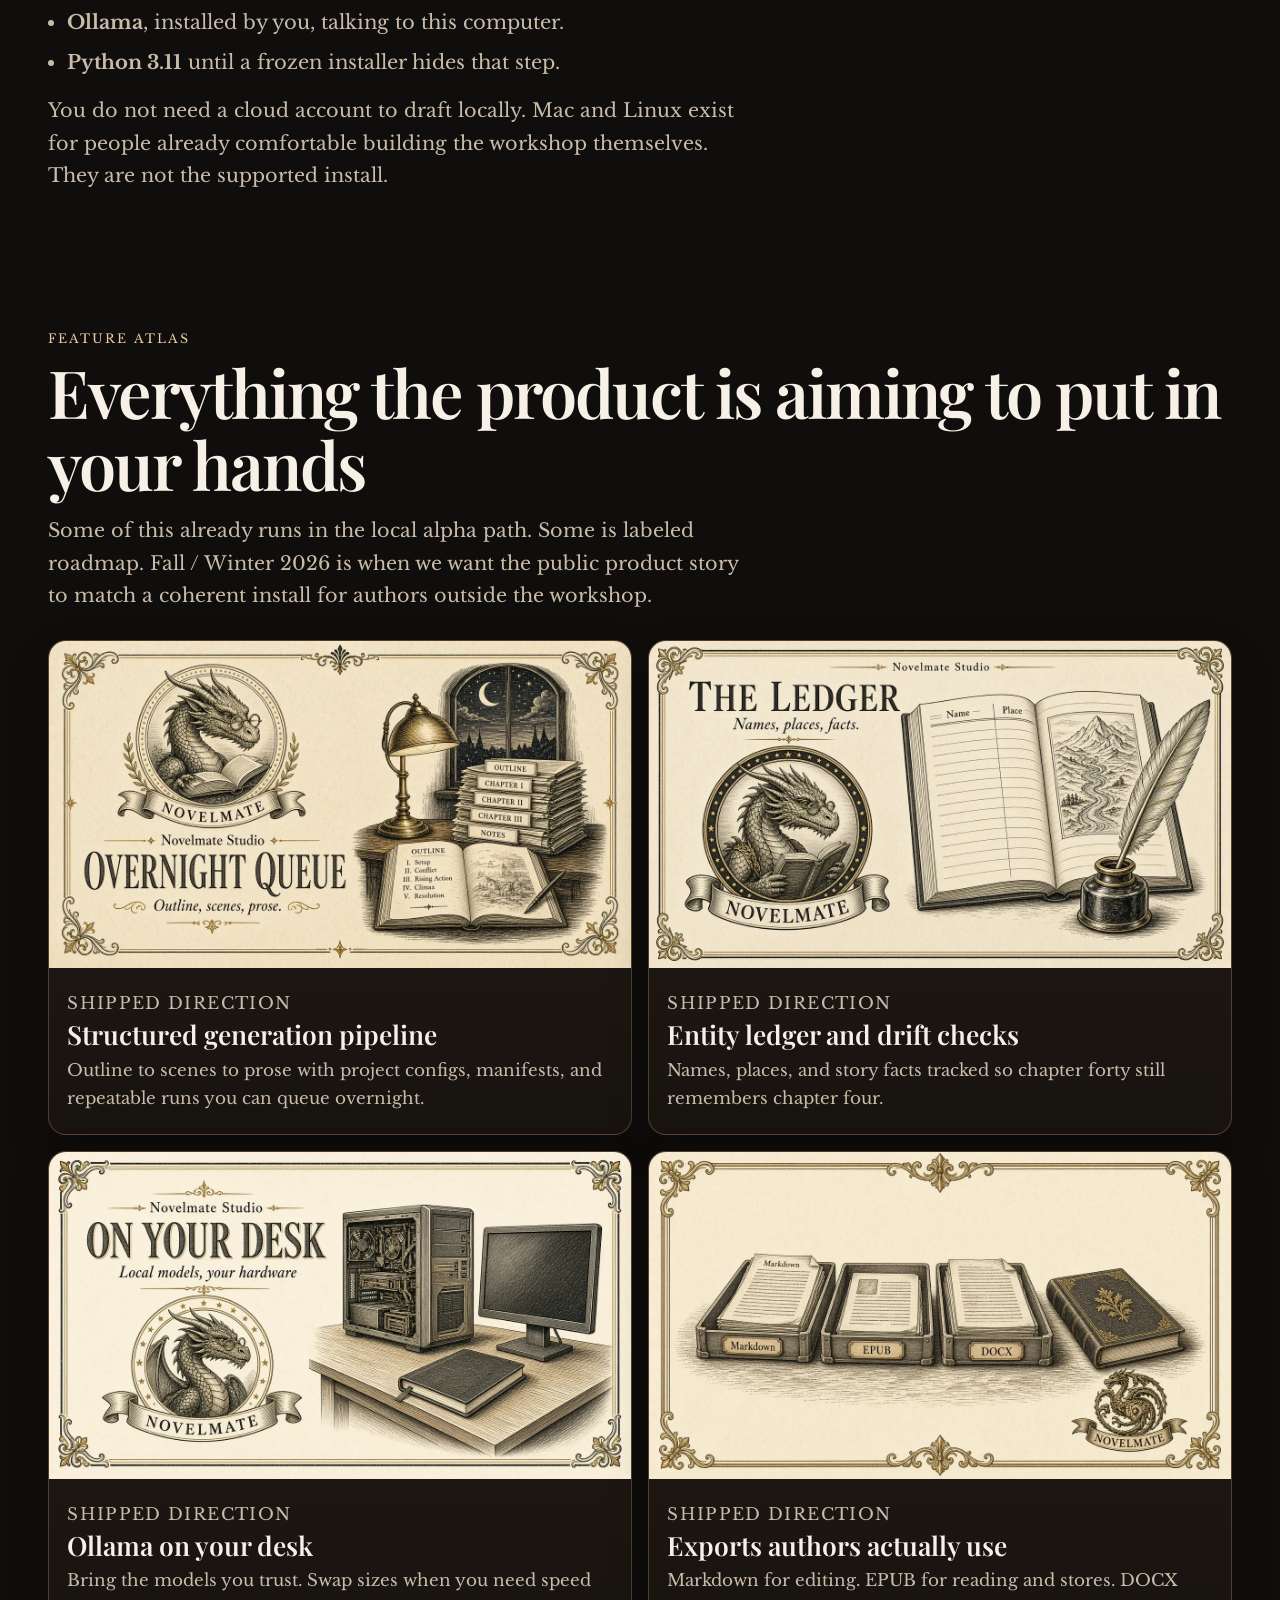
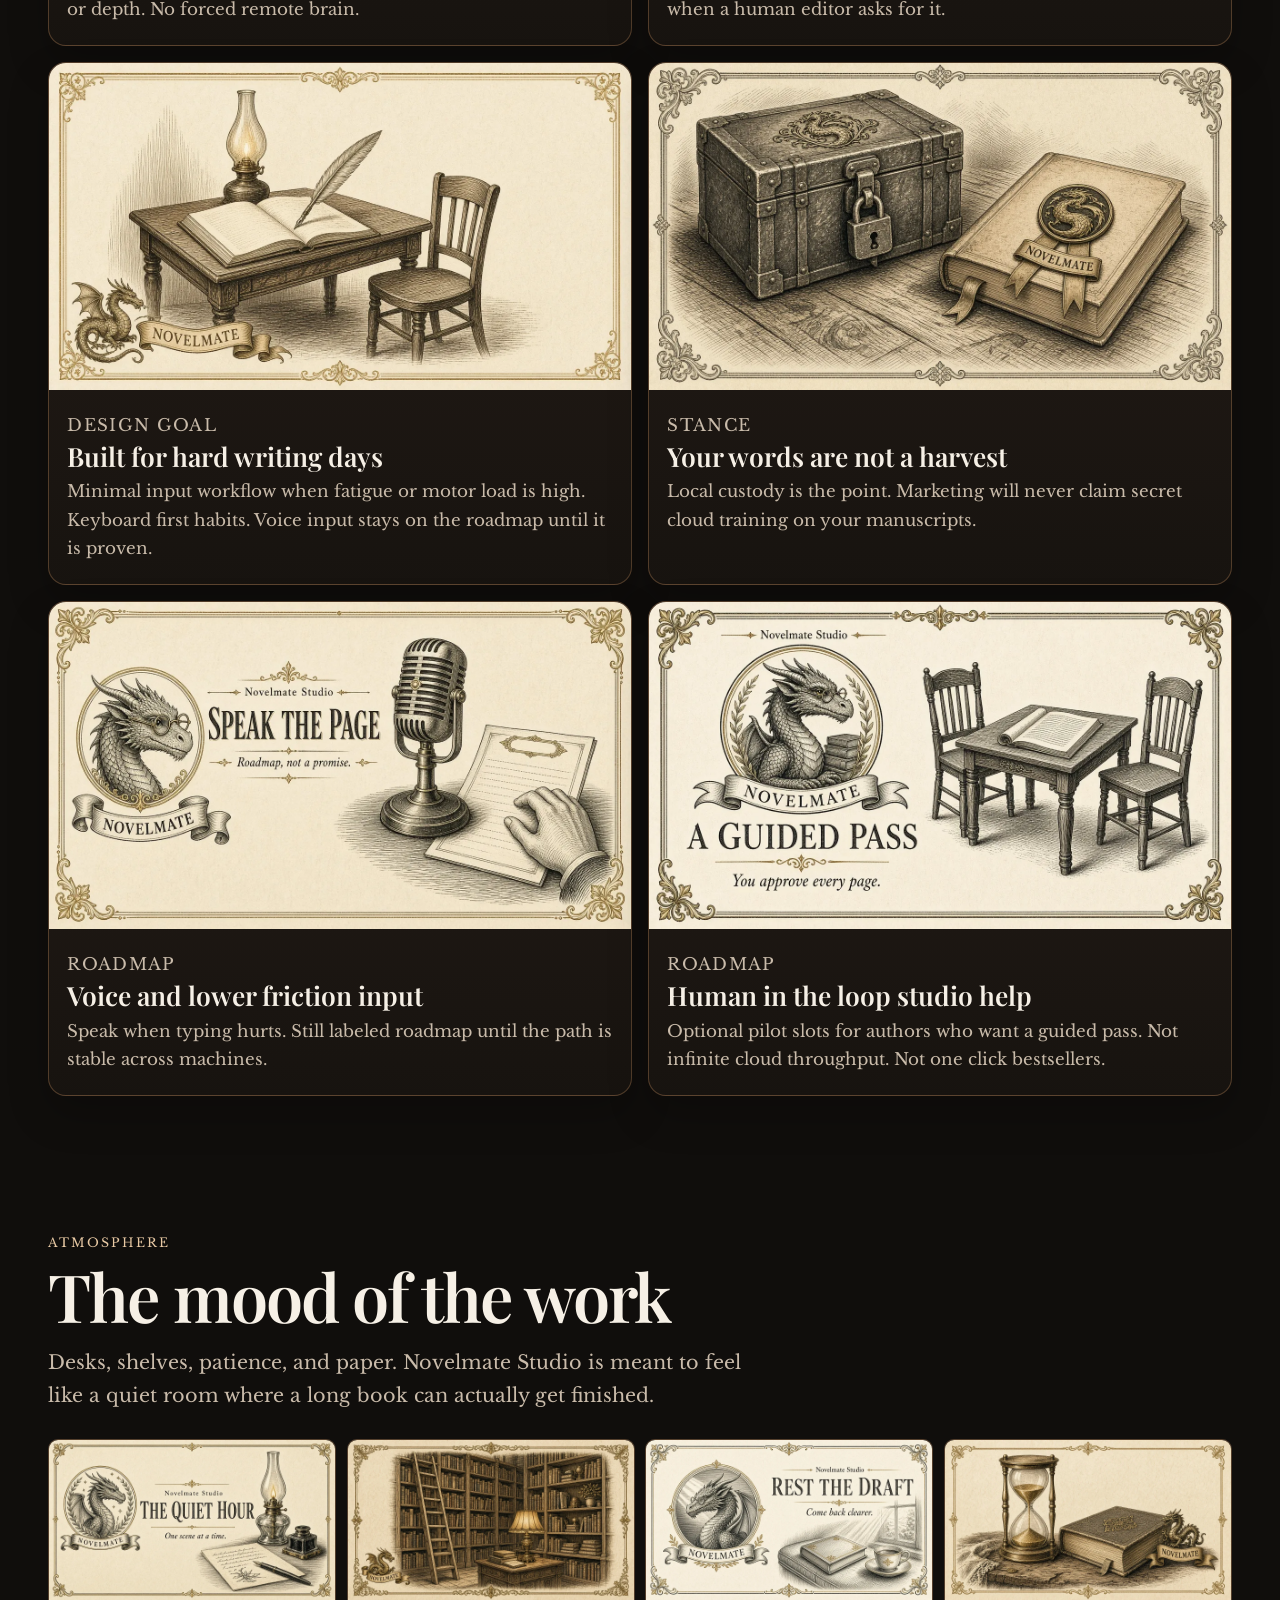
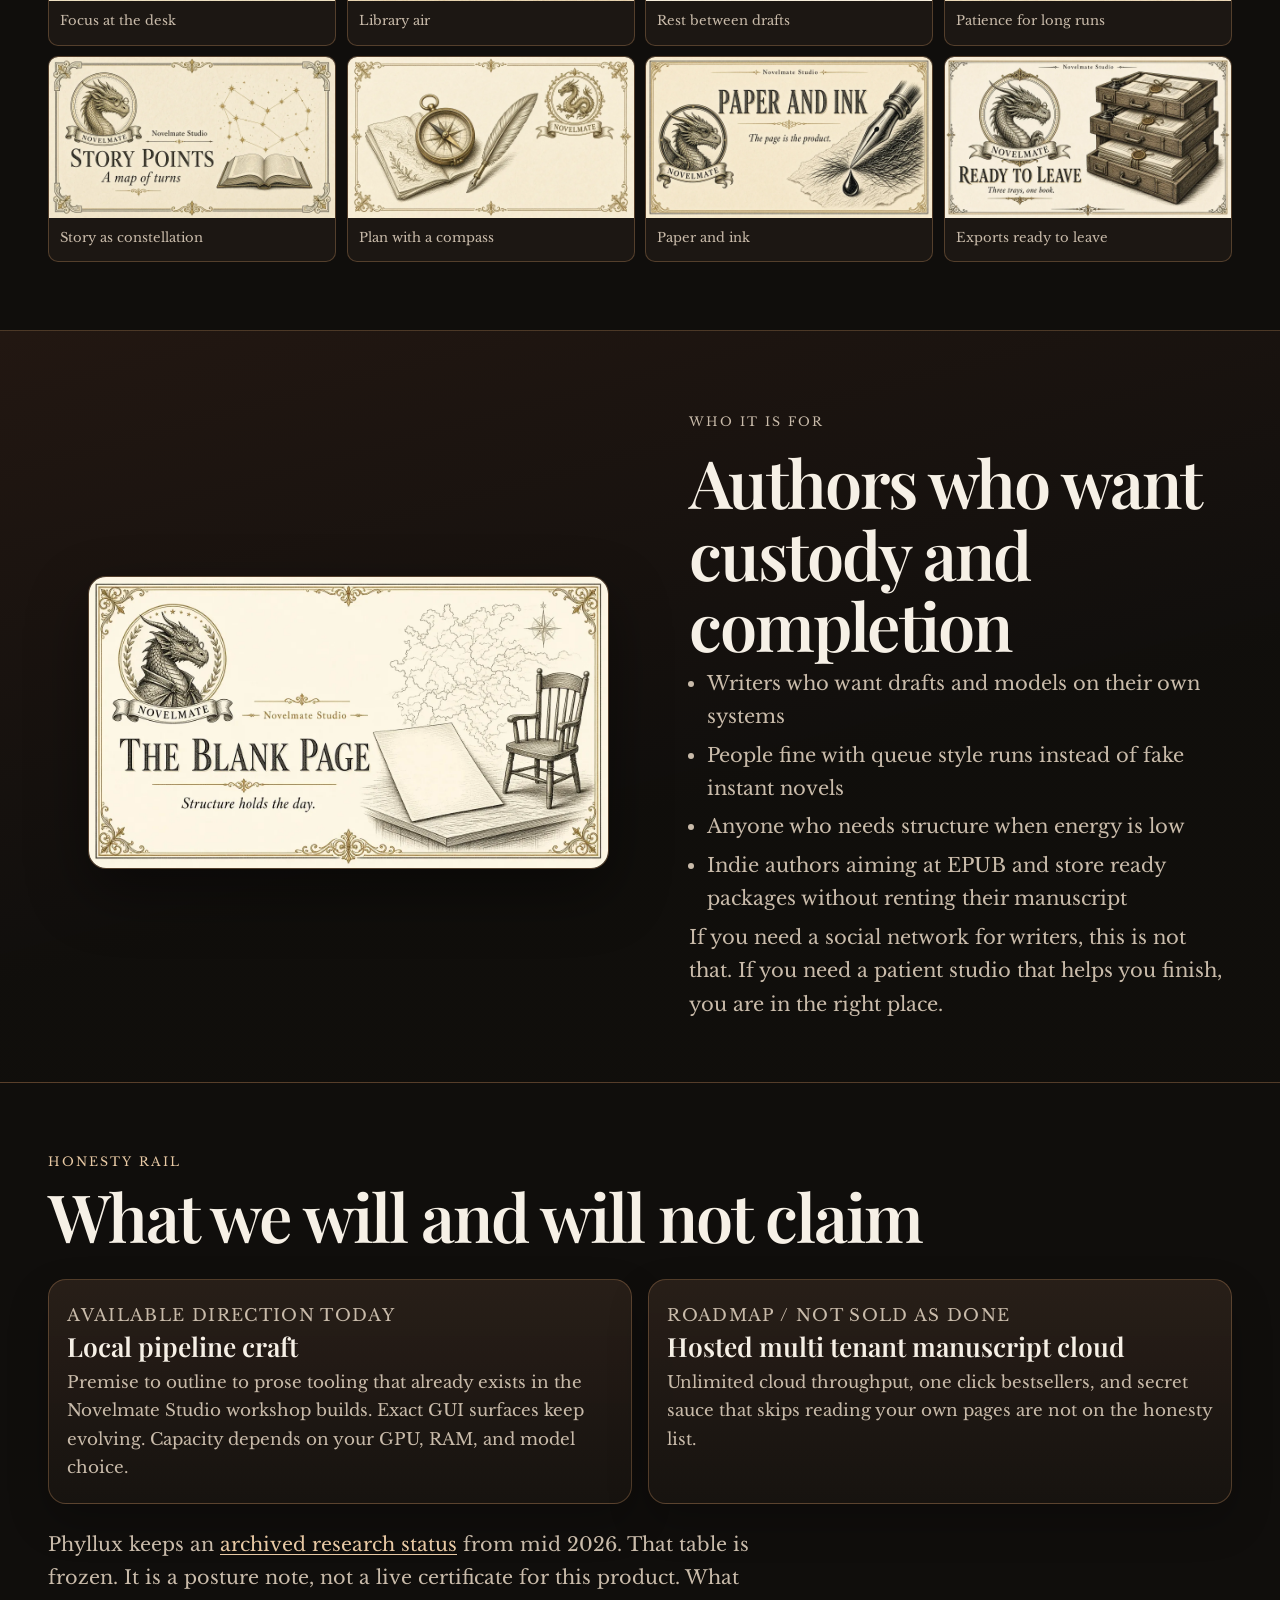
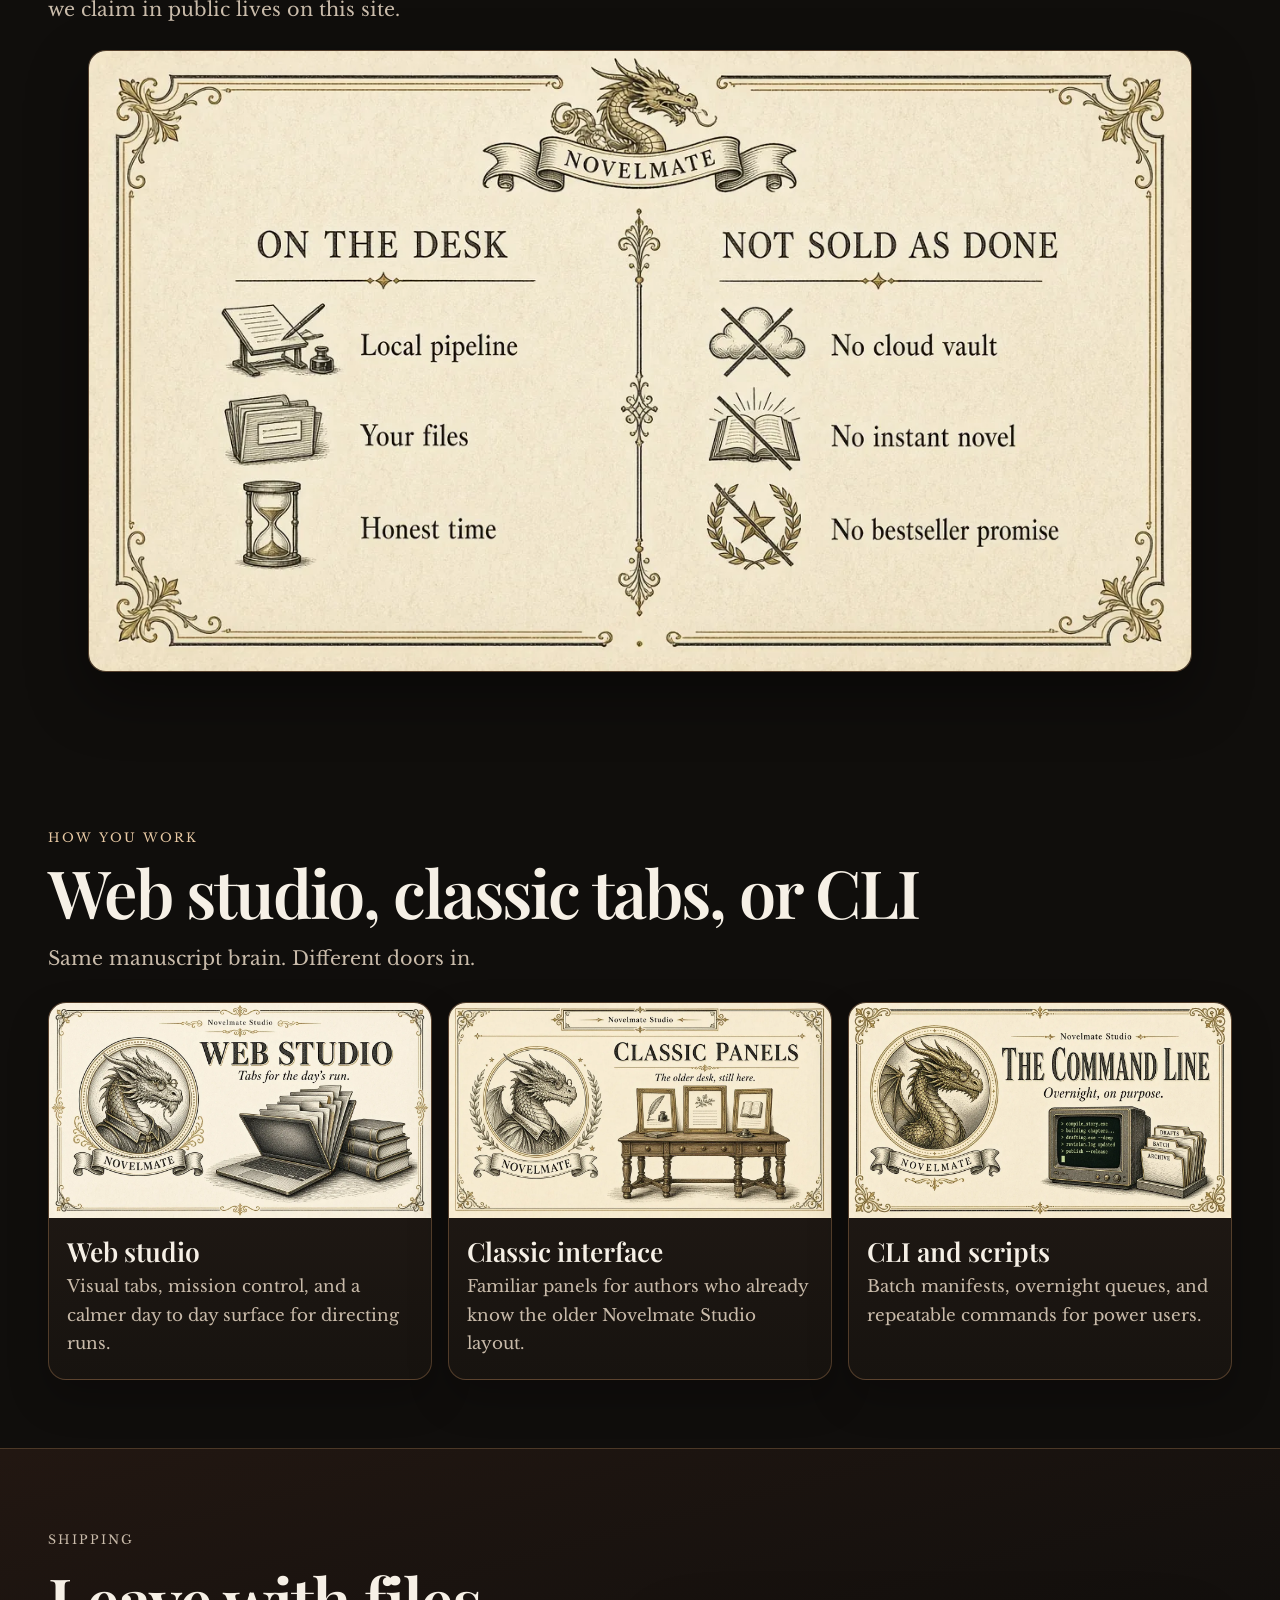
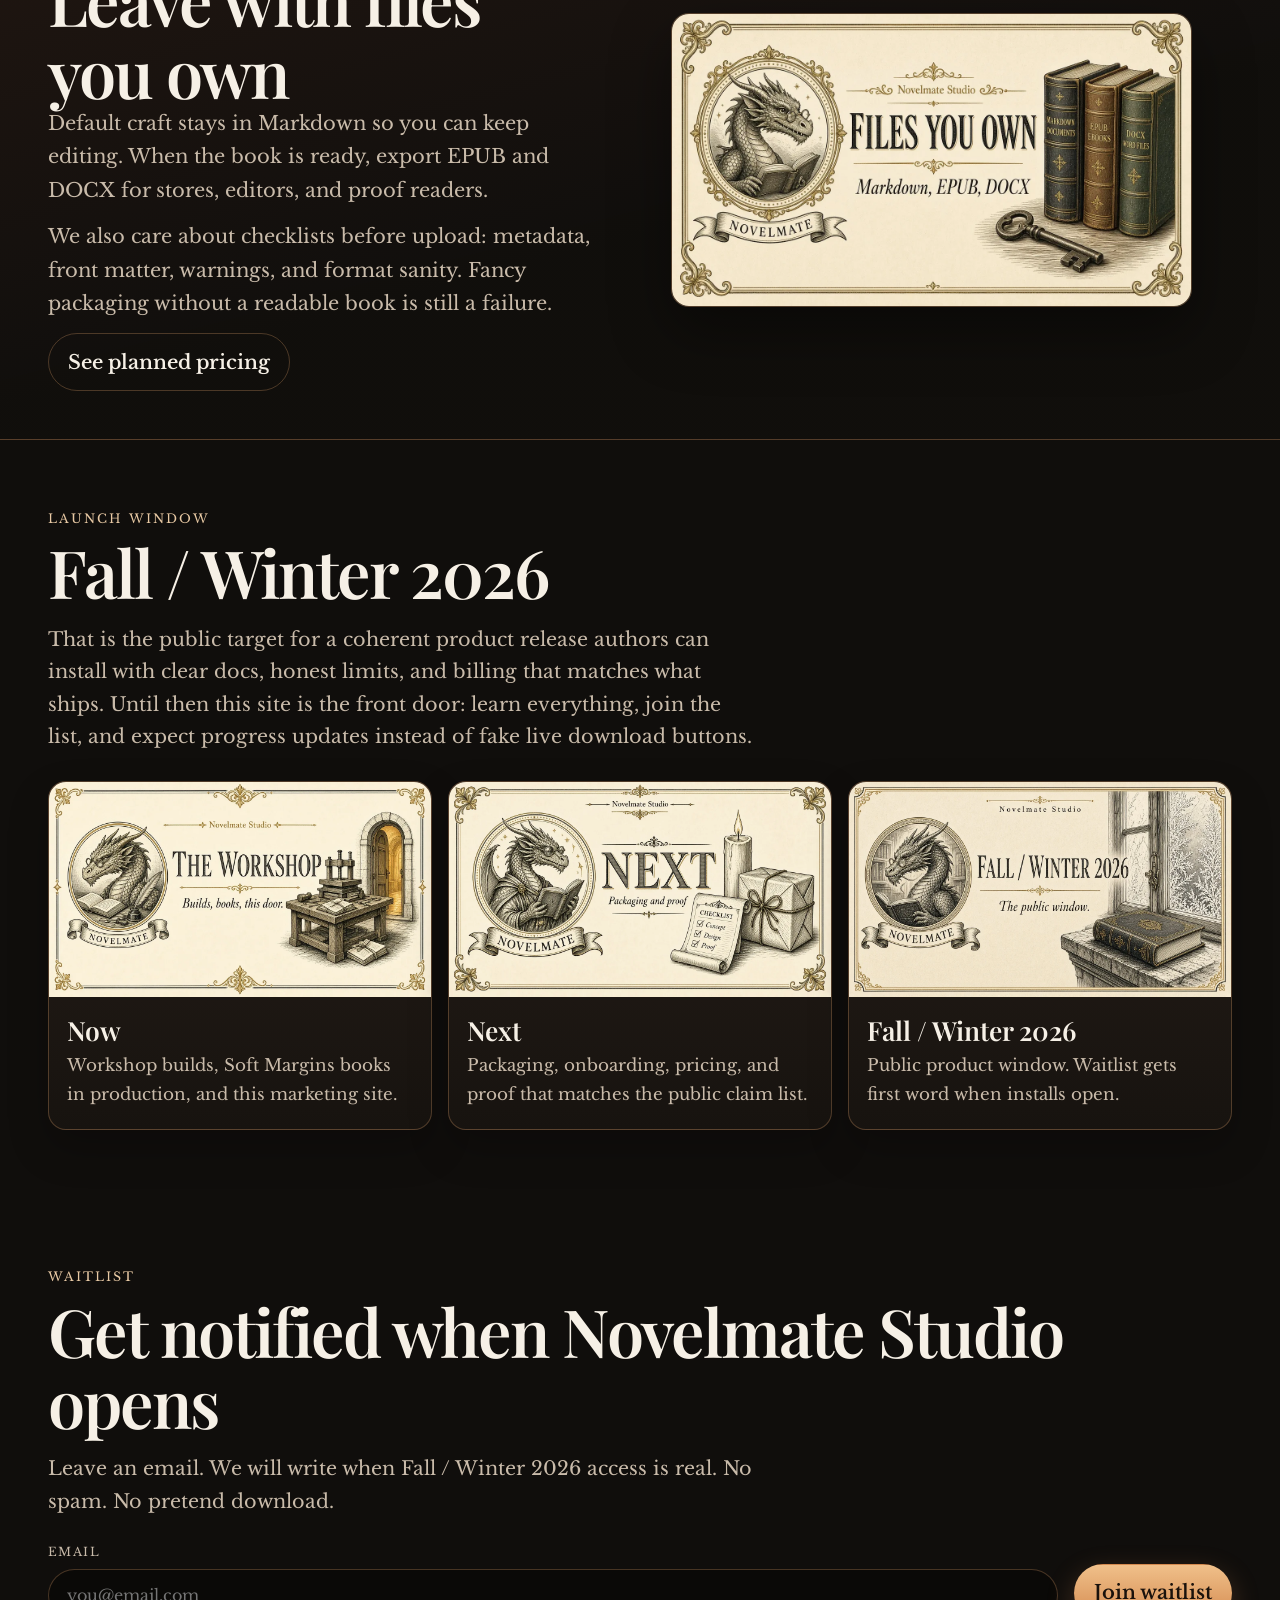
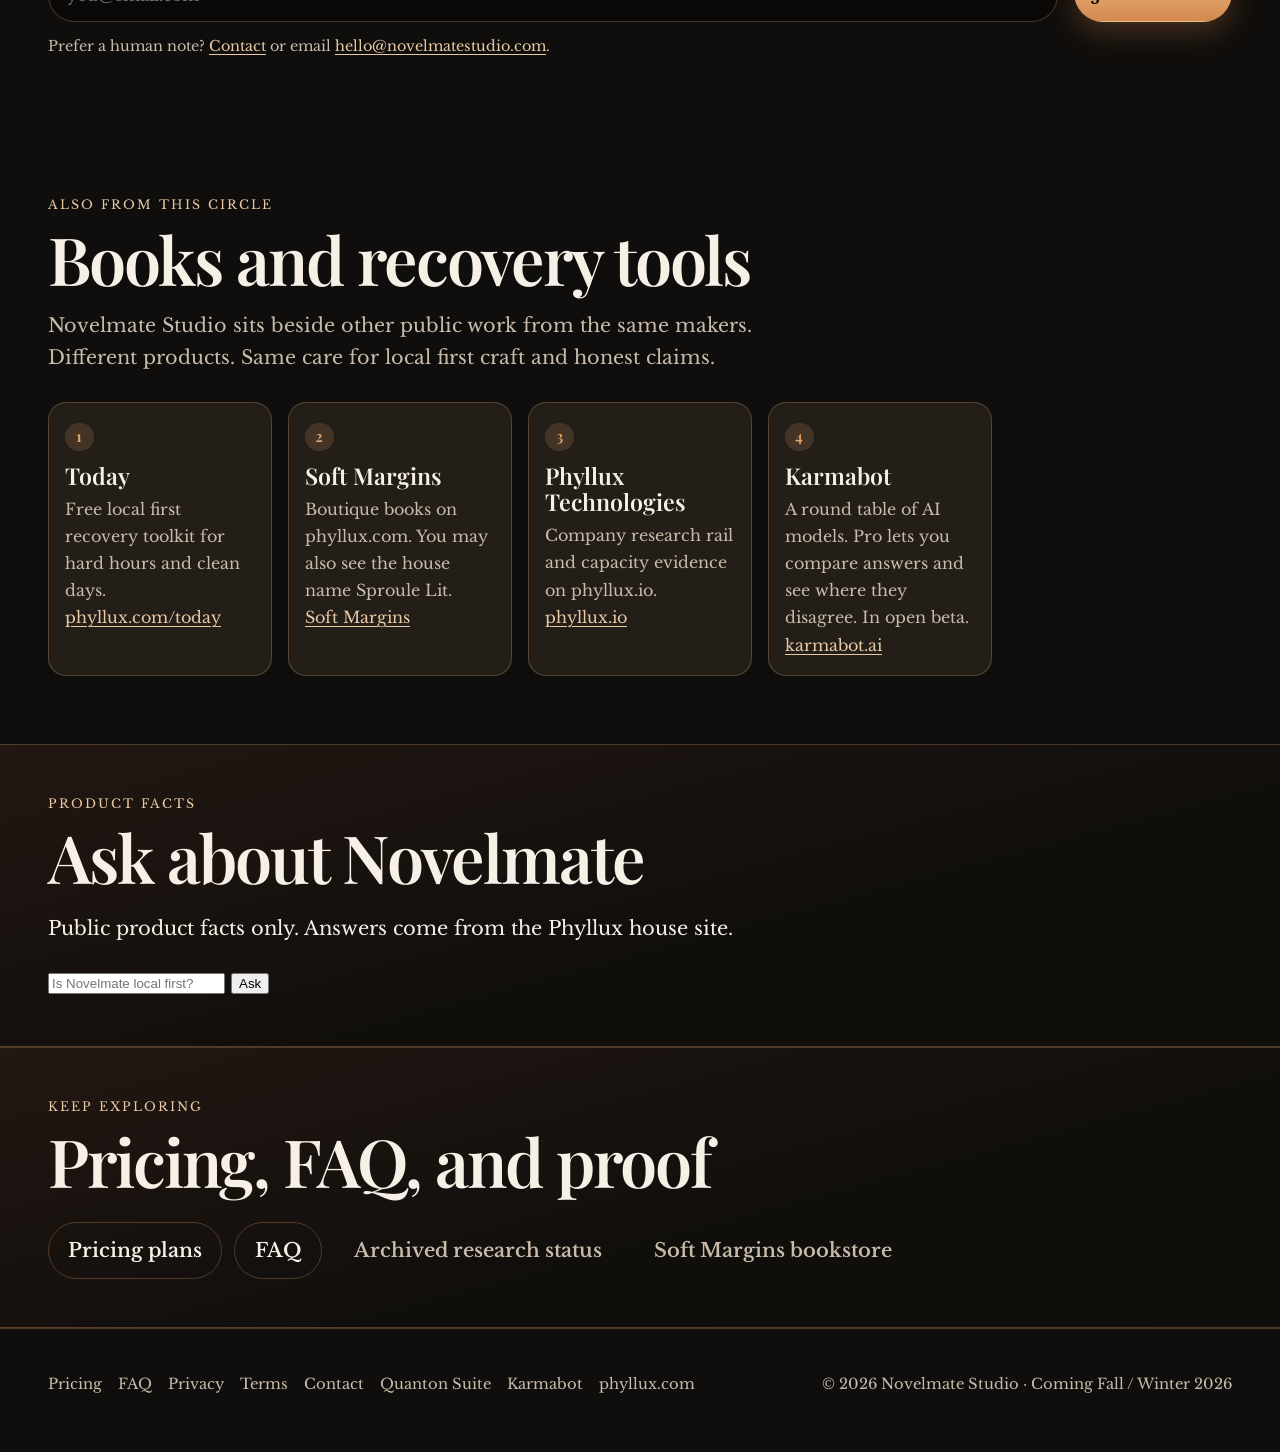
==== commit 5eeed303: "Return the studio site to the dark brown ground and give every plate its own art. Cream plates read " ====
--- a/public/index.html
+++ b/public/index.html
@@ -16,7 +16,7 @@
   <meta name="twitter:card" content="summary_large_image" />
   <meta name="twitter:image" content="https://novelmatestudio.com/assets/og-1200x630.webp" />
   <link rel="canonical" href="https://novelmatestudio.com/" />
-  <link rel="stylesheet" href="css/site.css?v=20261008e" />
+  <link rel="stylesheet" href="css/site.css?v=20261008f" />
   <link rel="icon" href="assets/brand/favicon-32.png" type="image/png" />
   <link rel="apple-touch-icon" href="assets/brand/apple-touch-icon.png" />
   <script type="application/ld+json">
@@ -207,7 +207,7 @@
 
       <div class="card-grid two">
         <article class="card">
-          <img class="card-img" src="assets/marketing/plates/nm-plate-pipeline-infographic.webp" alt="Pipeline glass panel metaphor" width="1400" height="933" loading="lazy" />
+          <img class="card-img" src="assets/marketing/plates/nm-plate-queue.webp" alt="Overnight queue of outlines, scenes, and prose" width="1280" height="720" loading="lazy" />
           <div class="card-body">
             <p class="tag-shipped">Shipped direction</p>
             <h3>Structured generation pipeline</h3>
@@ -215,7 +215,7 @@
           </div>
         </article>
         <article class="card">
-          <img class="card-img" src="assets/heroes/nm-feature-hero-66-entity-ledger.webp" alt="Entity ledger consistency metaphor" width="1376" height="768" loading="lazy" />
+          <img class="card-img" src="assets/marketing/plates/nm-plate-ledger.webp" alt="Blank ledger for names, places, and facts" width="1280" height="720" loading="lazy" />
           <div class="card-body">
             <p class="tag-shipped">Shipped direction</p>
             <h3>Entity ledger and drift checks</h3>
@@ -223,7 +223,7 @@
           </div>
         </article>
         <article class="card">
-          <img class="card-img" src="assets/marketing/plates/nm-plate-local-desk.webp" alt="Local model workstation at a writing desk" width="1400" height="933" loading="lazy" />
+          <img class="card-img" src="assets/marketing/plates/nm-plate-models.webp" alt="Local models on a desk computer" width="1280" height="720" loading="lazy" />
           <div class="card-body">
             <p class="tag-shipped">Shipped direction</p>
             <h3>Ollama on your desk</h3>
@@ -255,7 +255,7 @@
           </div>
         </article>
         <article class="card">
-          <img class="card-img" src="assets/marketing/plates/nm-plate-quiet-desk.webp" alt="Quiet listening and voice work atmosphere" width="1400" height="933" loading="lazy" />
+          <img class="card-img" src="assets/marketing/plates/nm-plate-voice.webp" alt="A desk microphone beside a manuscript, labeled as roadmap" width="1280" height="720" loading="lazy" />
           <div class="card-body">
             <p class="tag-roadmap">Roadmap</p>
             <h3>Voice and lower friction input</h3>
@@ -263,7 +263,7 @@
           </div>
         </article>
         <article class="card">
-          <img class="card-img" src="assets/marketing/plates/nm-plate-compass.webp" alt="Two chairs suggesting careful collaboration" width="1400" height="933" loading="lazy" />
+          <img class="card-img" src="assets/marketing/plates/nm-plate-guided.webp" alt="Two chairs and one shared manuscript" width="1280" height="720" loading="lazy" />
           <div class="card-body">
             <p class="tag-roadmap">Roadmap</p>
             <h3>Human in the loop studio help</h3>
@@ -279,7 +279,7 @@
       <p class="section-lead">Desks, shelves, patience, and paper. Novelmate Studio is meant to feel like a quiet room where a long book can actually get finished.</p>
       <div class="mosaic">
         <figure>
-          <img src="assets/marketing/plates/nm-plate-local-desk.webp" alt="Writer at a focused desk" width="1400" height="933" loading="lazy" />
+          <img src="assets/marketing/plates/nm-plate-quiet-hour.webp" alt="A lamp, an inkwell, and one half-written page" width="1280" height="720" loading="lazy" />
           <figcaption>Focus at the desk</figcaption>
         </figure>
         <figure>
@@ -287,7 +287,7 @@
           <figcaption>Library air</figcaption>
         </figure>
         <figure>
-          <img src="assets/marketing/plates/nm-plate-library.webp" alt="Reading nook for rest between drafts" width="1400" height="933" loading="lazy" />
+          <img src="assets/marketing/plates/nm-plate-reading-nook.webp" alt="A window seat, a closed book, and a teacup" width="1280" height="720" loading="lazy" />
           <figcaption>Rest between drafts</figcaption>
         </figure>
         <figure>
@@ -295,7 +295,7 @@
           <figcaption>Patience for long runs</figcaption>
         </figure>
         <figure>
-          <img src="assets/marketing/plates/nm-plate-compass.webp" alt="Story points like a constellation" width="1400" height="933" loading="lazy" />
+          <img src="assets/marketing/plates/nm-plate-constellation.webp" alt="Stars joined above an open book" width="1280" height="720" loading="lazy" />
           <figcaption>Story as constellation</figcaption>
         </figure>
         <figure>
@@ -303,11 +303,11 @@
           <figcaption>Plan with a compass</figcaption>
         </figure>
         <figure>
-          <img src="assets/marketing/plates/nm-plate-premise-to-manuscript.webp" alt="Paper texture close up" width="1400" height="933" loading="lazy" />
+          <img src="assets/marketing/plates/nm-plate-paper-ink.webp" alt="Paper fibers, a pen nib, and a drop of ink" width="1280" height="720" loading="lazy" />
           <figcaption>Paper and ink</figcaption>
         </figure>
         <figure>
-          <img src="assets/marketing/plates/nm-plate-exports.webp" alt="Export trays metaphor" width="1400" height="933" loading="lazy" />
+          <img src="assets/marketing/plates/nm-plate-courier.webp" alt="Three trays of tied manuscripts ready to leave" width="1280" height="720" loading="lazy" />
           <figcaption>Exports ready to leave</figcaption>
         </figure>
       </div>
@@ -317,7 +317,7 @@
       <div class="wrap">
         <div class="feature-split">
           <figure class="feature-media">
-            <img src="assets/marketing/plates/nm-plate-quiet-desk.webp" alt="Writing when the blank page feels hard" width="1376" height="768" loading="lazy" />
+            <img src="assets/marketing/plates/nm-plate-blank-page.webp" alt="An empty page, a faint outline, and an empty chair" width="1280" height="720" loading="lazy" />
           </figure>
           <div class="feature-copy">
             <p class="section-kicker">Who it is for</p>
@@ -367,21 +367,21 @@
       <p class="section-lead">Same manuscript brain. Different doors in.</p>
       <div class="card-grid three">
         <article class="card">
-          <img class="card-img" src="assets/marketing/plates/nm-plate-local-desk.webp" alt="Laptop among books" width="1400" height="933" loading="lazy" />
+          <img class="card-img" src="assets/marketing/plates/nm-plate-web-studio.webp" alt="A laptop with paper tabs beside a stack of books" width="1280" height="720" loading="lazy" />
           <div class="card-body">
             <h3>Web studio</h3>
             <p>Visual tabs, mission control, and a calmer day to day surface for directing runs.</p>
           </div>
         </article>
         <article class="card">
-          <img class="card-img" src="assets/marketing/plates/nm-plate-compass.webp" alt="Doorway at the beginning of a project" width="1400" height="933" loading="lazy" />
+          <img class="card-img" src="assets/marketing/plates/nm-plate-classic.webp" alt="A wooden desk with three framed note panels" width="1280" height="720" loading="lazy" />
           <div class="card-body">
             <h3>Classic interface</h3>
             <p>Familiar panels for authors who already know the older Novelmate Studio layout.</p>
           </div>
         </article>
         <article class="card">
-          <img class="card-img" src="assets/marketing/plates/nm-plate-exports.webp" alt="Export package metaphor" width="1400" height="933" loading="lazy" />
+          <img class="card-img" src="assets/marketing/plates/nm-plate-cli.webp" alt="A terminal and a stack of batch folders" width="1280" height="720" loading="lazy" />
           <div class="card-body">
             <h3>CLI and scripts</h3>
             <p>Batch manifests, overnight queues, and repeatable commands for power users.</p>
@@ -394,7 +394,7 @@
       <div class="wrap">
         <div class="feature-split reverse">
           <figure class="feature-media">
-            <img src="assets/marketing/plates/nm-plate-exports.webp" alt="Manuscript exports as finished trays" width="1400" height="933" loading="lazy" />
+            <img src="assets/marketing/plates/nm-plate-owned-files.webp" alt="Three volumes labeled Markdown, EPUB, and DOCX, with a key" width="1280" height="720" loading="lazy" />
           </figure>
           <div class="feature-copy">
             <p class="section-kicker">Shipping</p>
@@ -416,21 +416,21 @@
       </p>
       <div class="card-grid three" style="margin-top:1.75rem">
         <article class="card">
-          <img class="card-img" src="assets/marketing/plates/nm-plate-compass.webp" alt="Roadmap horizon landscape" width="1400" height="933" loading="lazy" />
+          <img class="card-img" src="assets/marketing/plates/nm-plate-workshop.webp" alt="A bookbinder workbench and a small doorway" width="1280" height="720" loading="lazy" />
           <div class="card-body">
             <h3>Now</h3>
             <p>Workshop builds, Soft Margins books in production, and this marketing site.</p>
           </div>
         </article>
         <article class="card">
-          <img class="card-img" src="assets/marketing/plates/nm-plate-hourglass.webp" alt="Candle suggesting patient progress" width="1400" height="933" loading="lazy" />
+          <img class="card-img" src="assets/marketing/plates/nm-plate-next.webp" alt="A candle, a wrapped parcel, and a checklist" width="1280" height="720" loading="lazy" />
           <div class="card-body">
             <h3>Next</h3>
             <p>Packaging, onboarding, pricing, and proof that matches the public claim list.</p>
           </div>
         </article>
         <article class="card">
-          <img class="card-img" src="assets/marketing/plates/nm-plate-library.webp" alt="Milestone celebration atmosphere" width="1400" height="933" loading="lazy" />
+          <img class="card-img" src="assets/marketing/plates/nm-plate-launch.webp" alt="A frost-edged window and a finished book, labeled Fall / Winter 2026" width="1280" height="720" loading="lazy" />
           <div class="card-body">
             <h3>Fall / Winter 2026</h3>
             <p>Public product window. Waitlist gets first word when installs open.</p>
--- a/public/css/site.css
+++ b/public/css/site.css
@@ -15,15 +15,15 @@
 }
 
 :root {
-  --bg: #f3eadb;
-  --surface: #faf6ee;
-  --panel: #fffaf3;
-  --text: #1c1612;
-  --muted: #5c5148;
-  --accent: #8a4e28;
-  --accent-dim: #6e3c1e;
-  --gold: #8a4e28;
-  --border: rgba(70, 42, 24, 0.22);
+  --bg: #100e0c;
+  --surface: #1c1713;
+  --panel: #241e19;
+  --text: #f6f0e6;
+  --muted: #c9bbaa;
+  --accent: #e4a56c;
+  --accent-dim: #a86b3e;
+  --gold: #e8c9a4;
+  --border: rgba(228, 165, 108, 0.28);
   --danger: #8d3b32;
   --space-xs: 0.35rem;
   --space-sm: 0.6rem;
@@ -45,8 +45,8 @@
   line-height: 1.7;
   color: var(--text);
   background:
-    radial-gradient(1100px 520px at 8% -8%, rgba(168, 107, 62, 0.16), transparent 58%),
-    radial-gradient(800px 480px at 100% 0%, rgba(92, 36, 24, 0.08), transparent 52%),
+    radial-gradient(1100px 520px at 8% -8%, rgba(228, 165, 108, 0.16), transparent 58%),
+    radial-gradient(800px 480px at 100% 0%, rgba(92, 36, 24, 0.45), transparent 52%),
     var(--bg);
   min-height: 100dvh;
 }
@@ -67,7 +67,7 @@
   text-decoration-thickness: 1px;
   text-underline-offset: 3px;
 }
-a:hover { color: var(--accent-dim); }
+a:hover { color: #fff6ea; }
 :focus-visible {
   outline: 2px solid var(--accent);
   outline-offset: 2px;
@@ -440,7 +440,7 @@
   overflow: hidden;
   border: 1px solid var(--border);
   background: var(--surface);
-  box-shadow: 0 16px 36px rgba(70, 42, 24, 0.1);
+  box-shadow: 0 24px 60px rgba(0, 0, 0, 0.4);
 }
 .ornament {
   margin: 0 0 1.5rem;
@@ -458,7 +458,7 @@
   height: auto;
   aspect-ratio: auto;
   object-fit: contain;
-  background: #f7f1e6;
+  background: #14110e;
   display: block;
 }
 .feature-copy h3 {
@@ -490,11 +490,11 @@
   .card-grid.four { grid-template-columns: repeat(4, 1fr); }
 }
 .card {
-  background: var(--panel);
+  background: linear-gradient(180deg, rgba(42, 32, 26, 0.92), rgba(24, 20, 16, 0.96));
   border: 1px solid var(--border);
   border-radius: var(--radius);
   overflow: hidden;
-  box-shadow: 0 12px 28px rgba(70, 42, 24, 0.08);
+  box-shadow: 0 18px 40px rgba(0, 0, 0, 0.22);
   transition: transform 0.2s ease, border-color 0.2s ease;
 }
 .card:hover {
@@ -502,7 +502,7 @@
   border-color: rgba(228, 165, 108, 0.55);
 }
 .card .card-img {
-  background: #f7f1e6;
+  background: #14110e;
 }
 .card .card-body { padding: 1.1rem 1.15rem 1.25rem; }
 .card h3 {
@@ -546,7 +546,7 @@
   background: var(--surface);
 }
 .mosaic img {
-  background: #f7f1e6;
+  background: #14110e;
 }
 .mosaic figcaption {
   padding: 0.55rem 0.7rem 0.75rem;
@@ -601,7 +601,8 @@
 
 /* Band */
 .band {
-  background: #efe4d2;
+  background:
+    linear-gradient(165deg, rgba(36, 24, 18, 0.92), rgba(16, 14, 12, 0.96) 60%);
   border-block: 1px solid var(--border);
 }
 .band .wrap { padding-block: 3rem; }
@@ -631,7 +632,7 @@
   min-height: var(--touch-min);
   border-radius: 999px;
   border: 1px solid var(--border);
-  background: #fffaf3;
+  background: rgba(0, 0, 0, 0.35);
   color: var(--text);
   padding: 0.75rem 1.15rem;
   font: inherit;
@@ -726,7 +727,7 @@
   width: 100%;
   border-radius: 12px;
   border: 1px solid var(--border);
-  background: #fffaf3;
+  background: rgba(0, 0, 0, 0.35);
   color: var(--text);
   padding: 0.75rem 1rem;
   font: inherit;
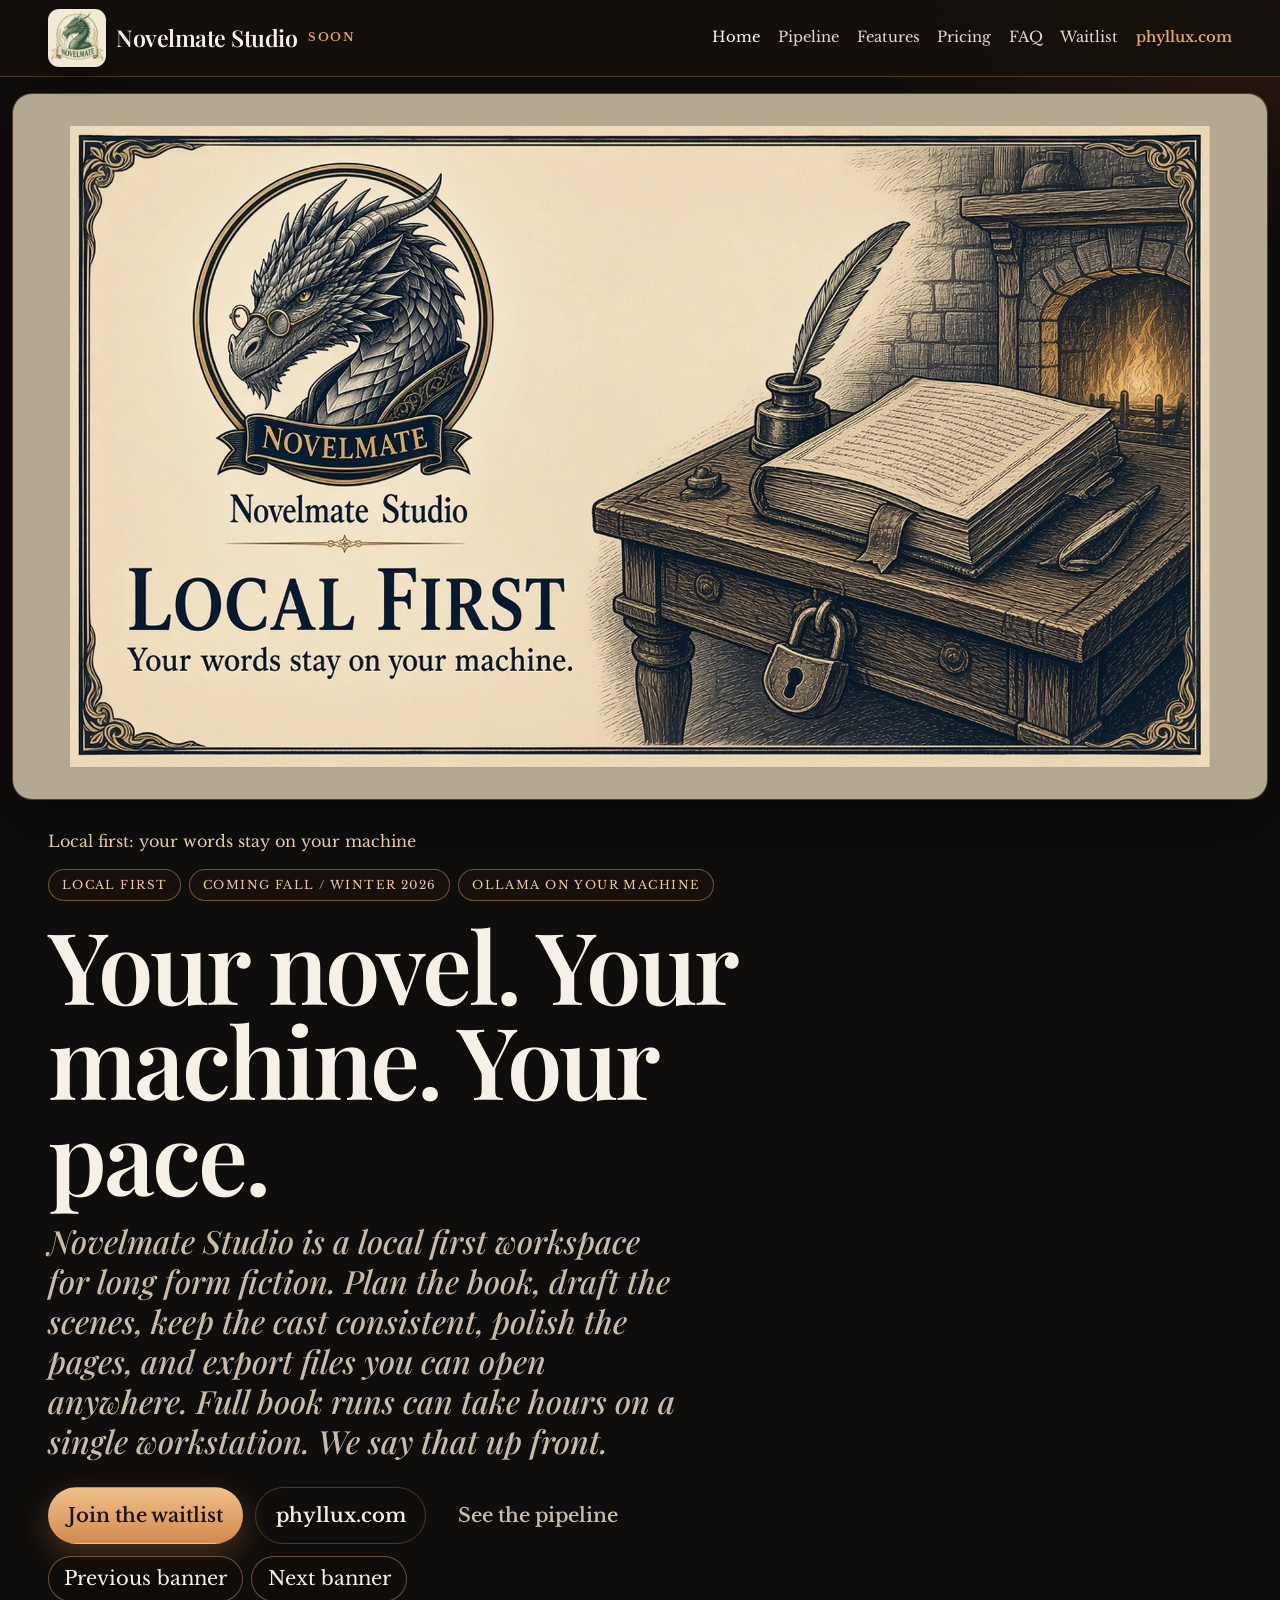
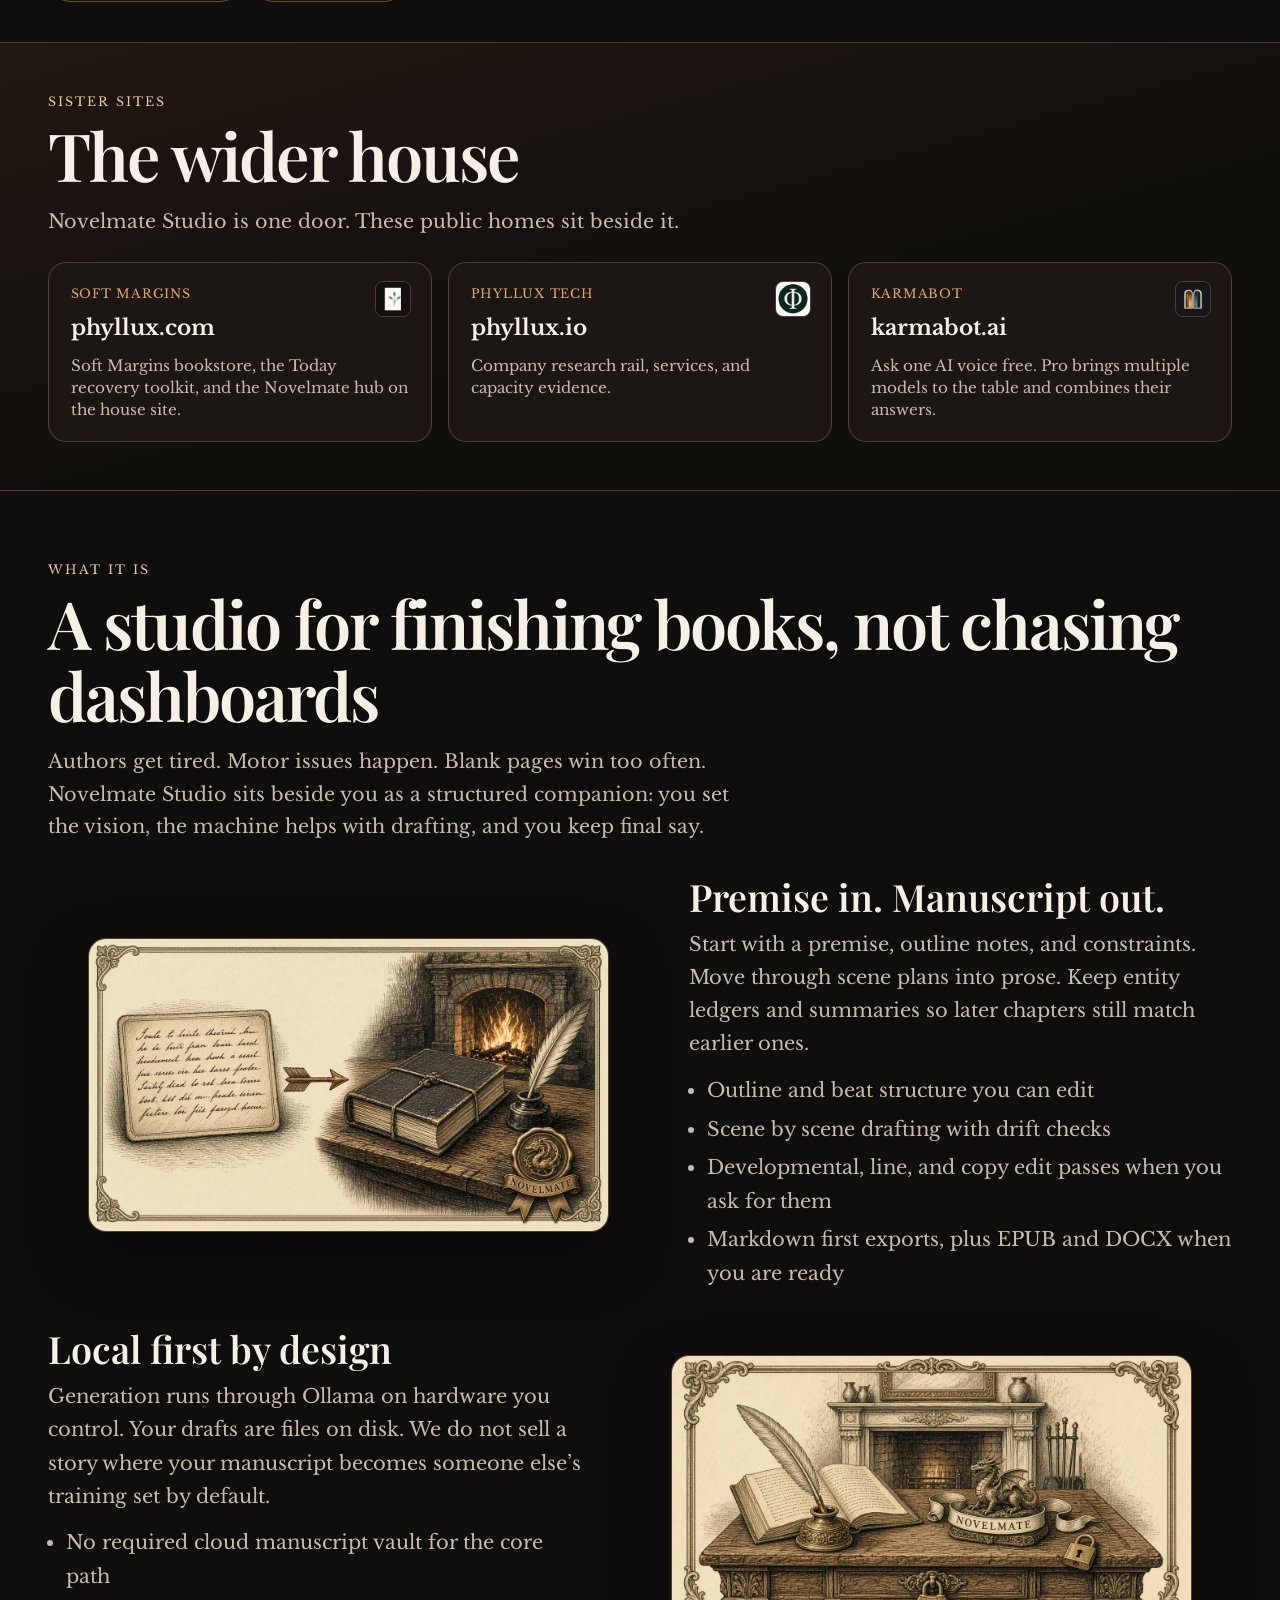
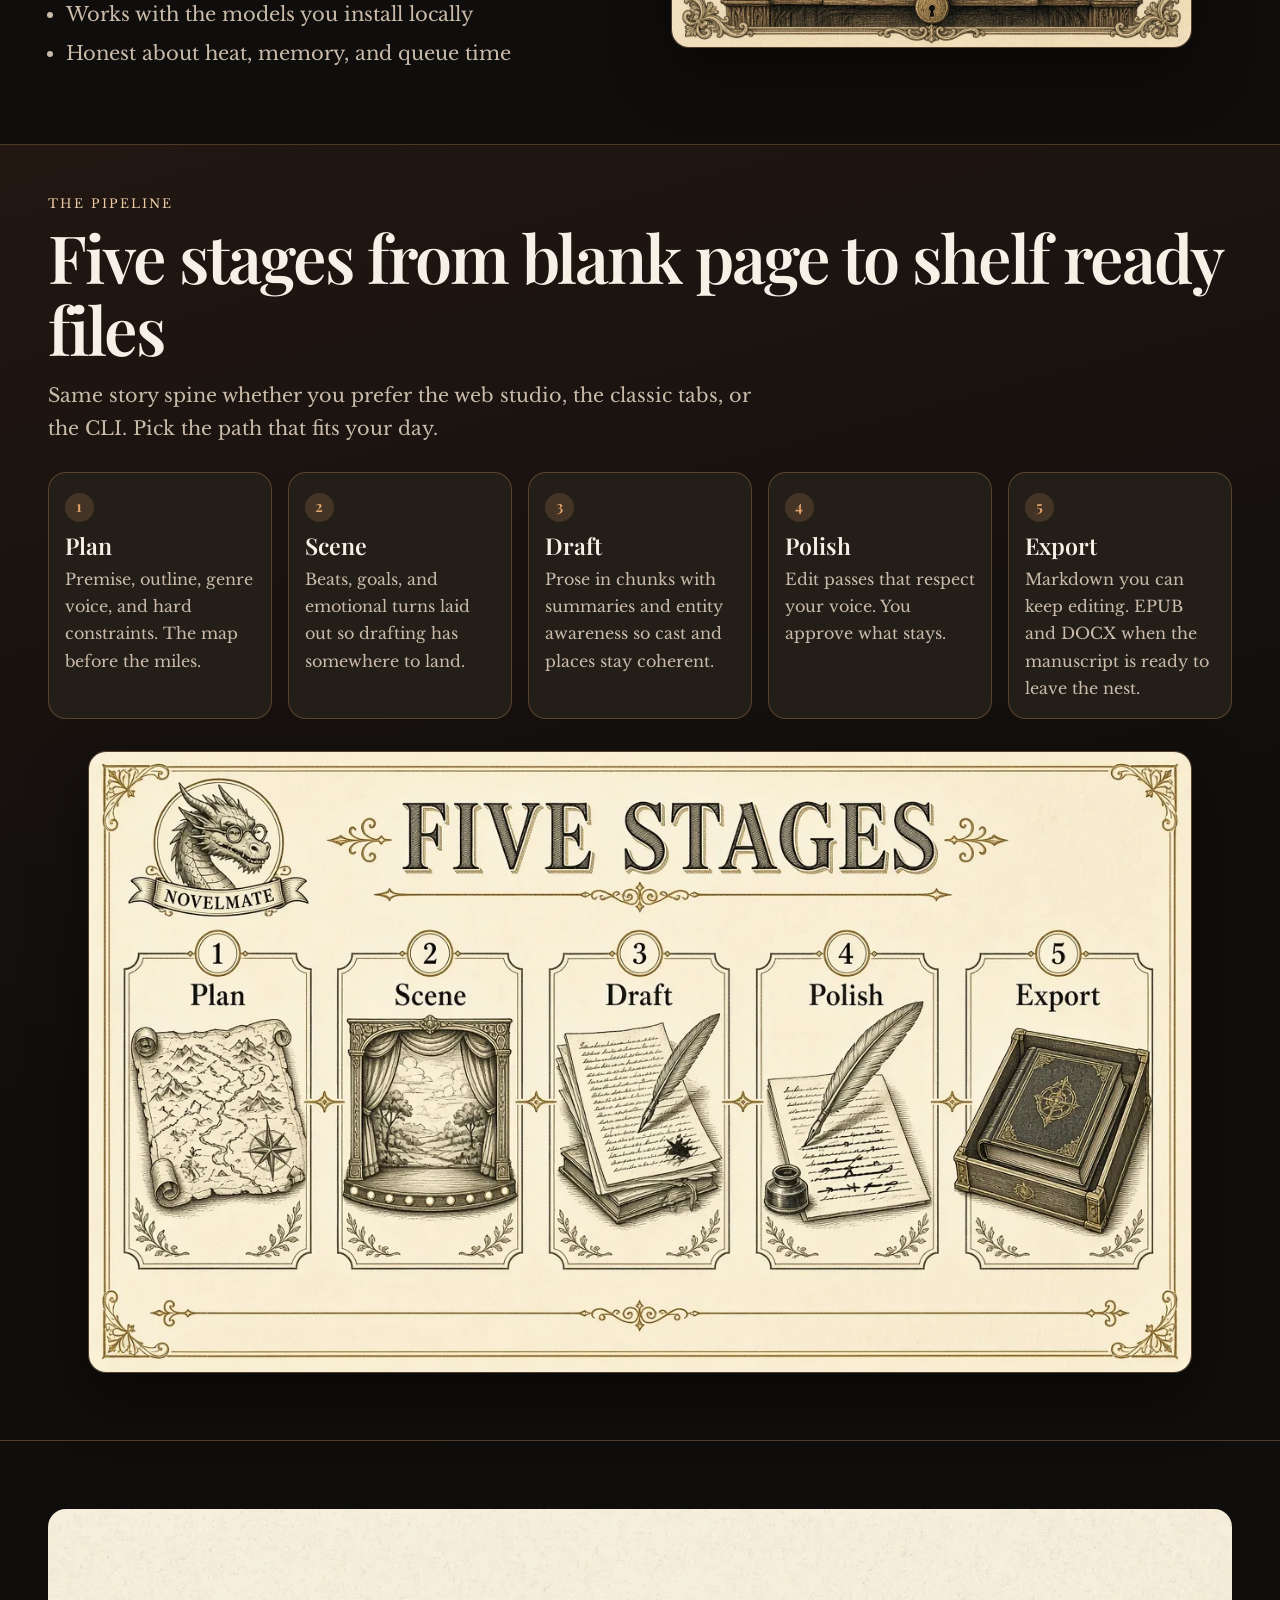
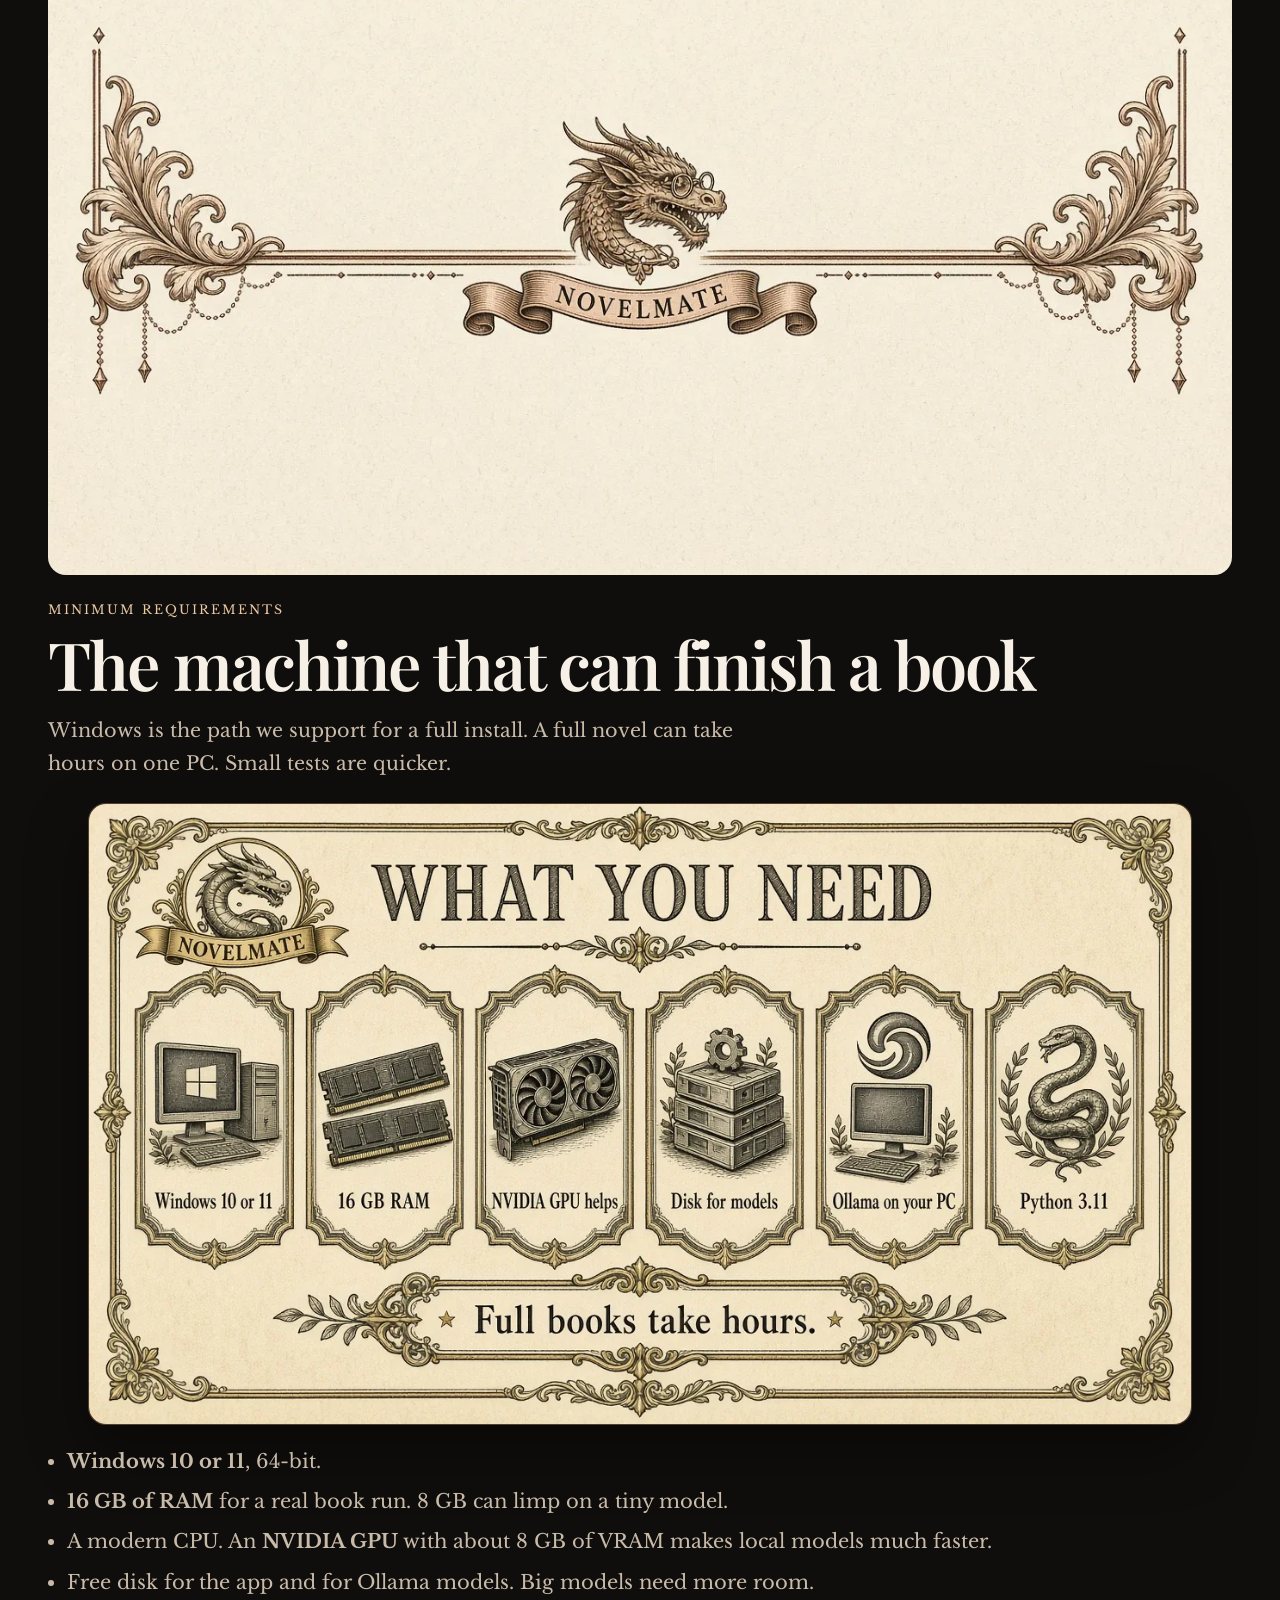
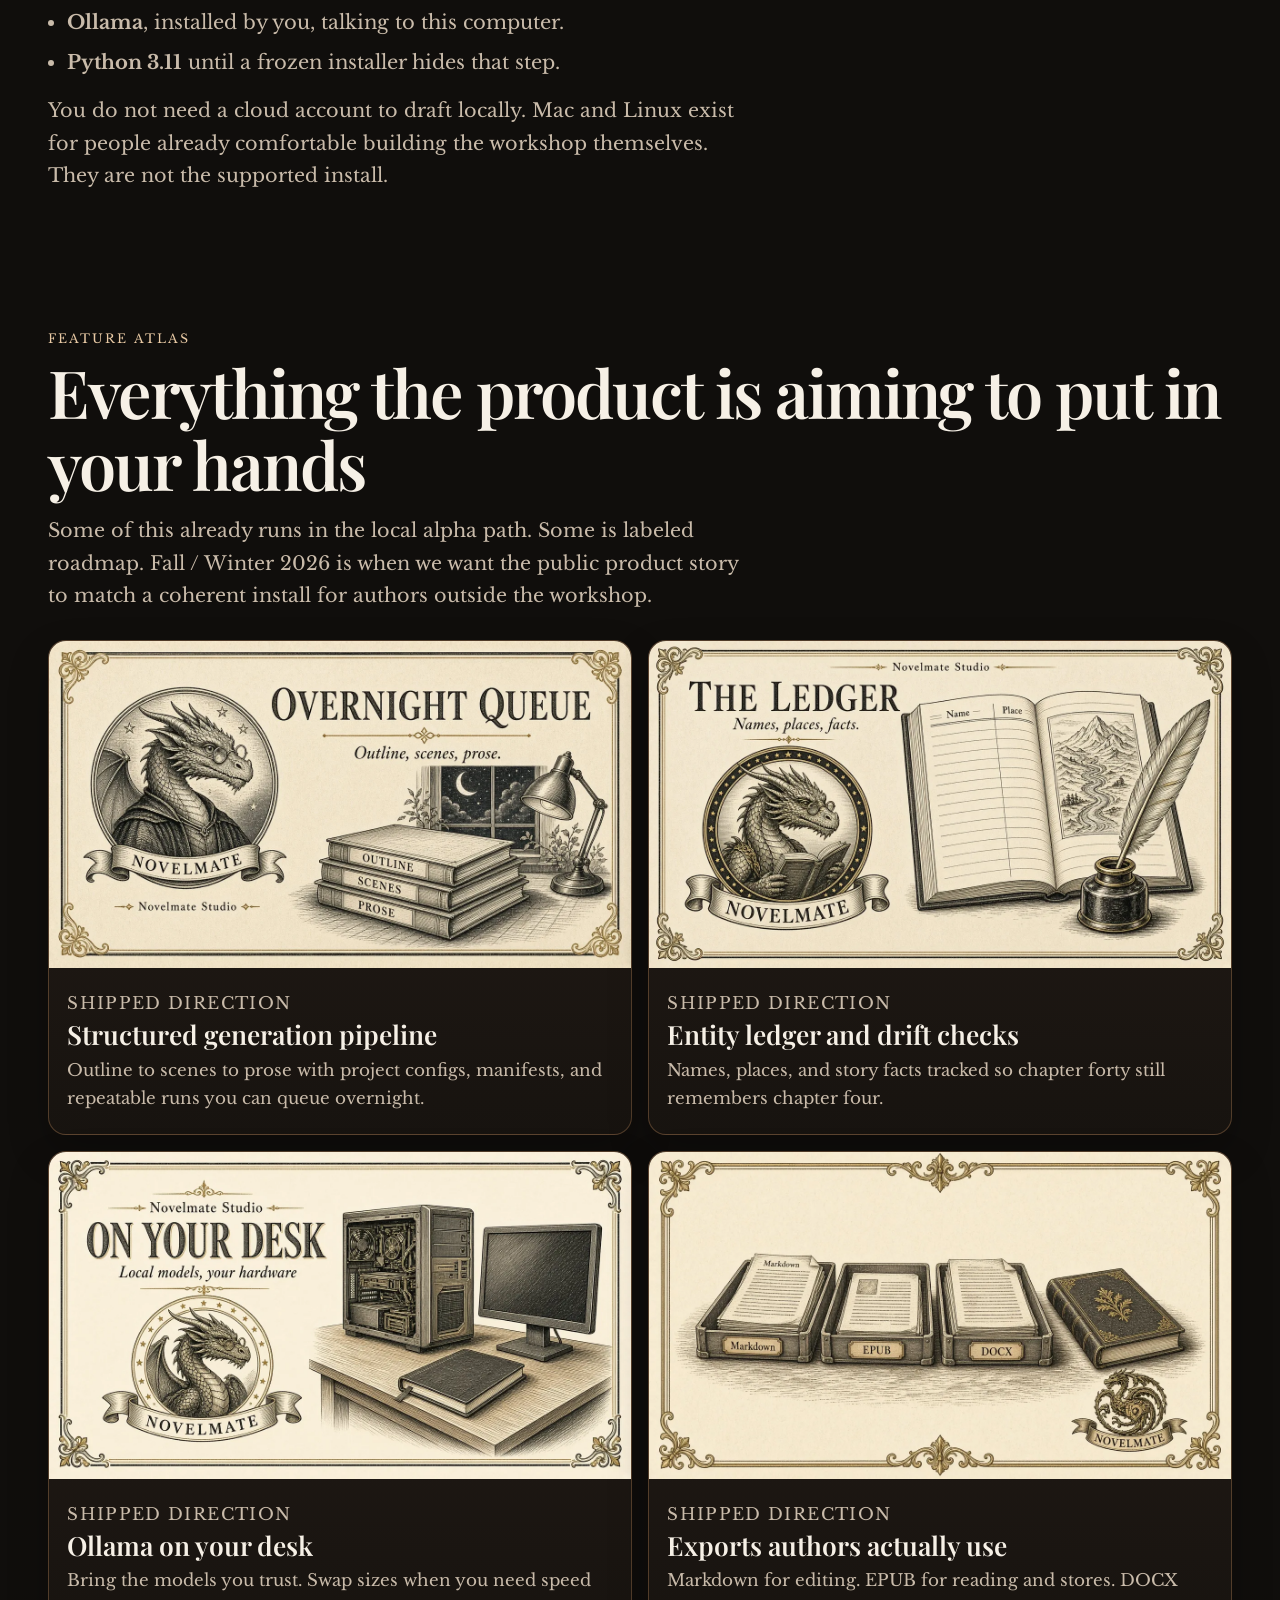
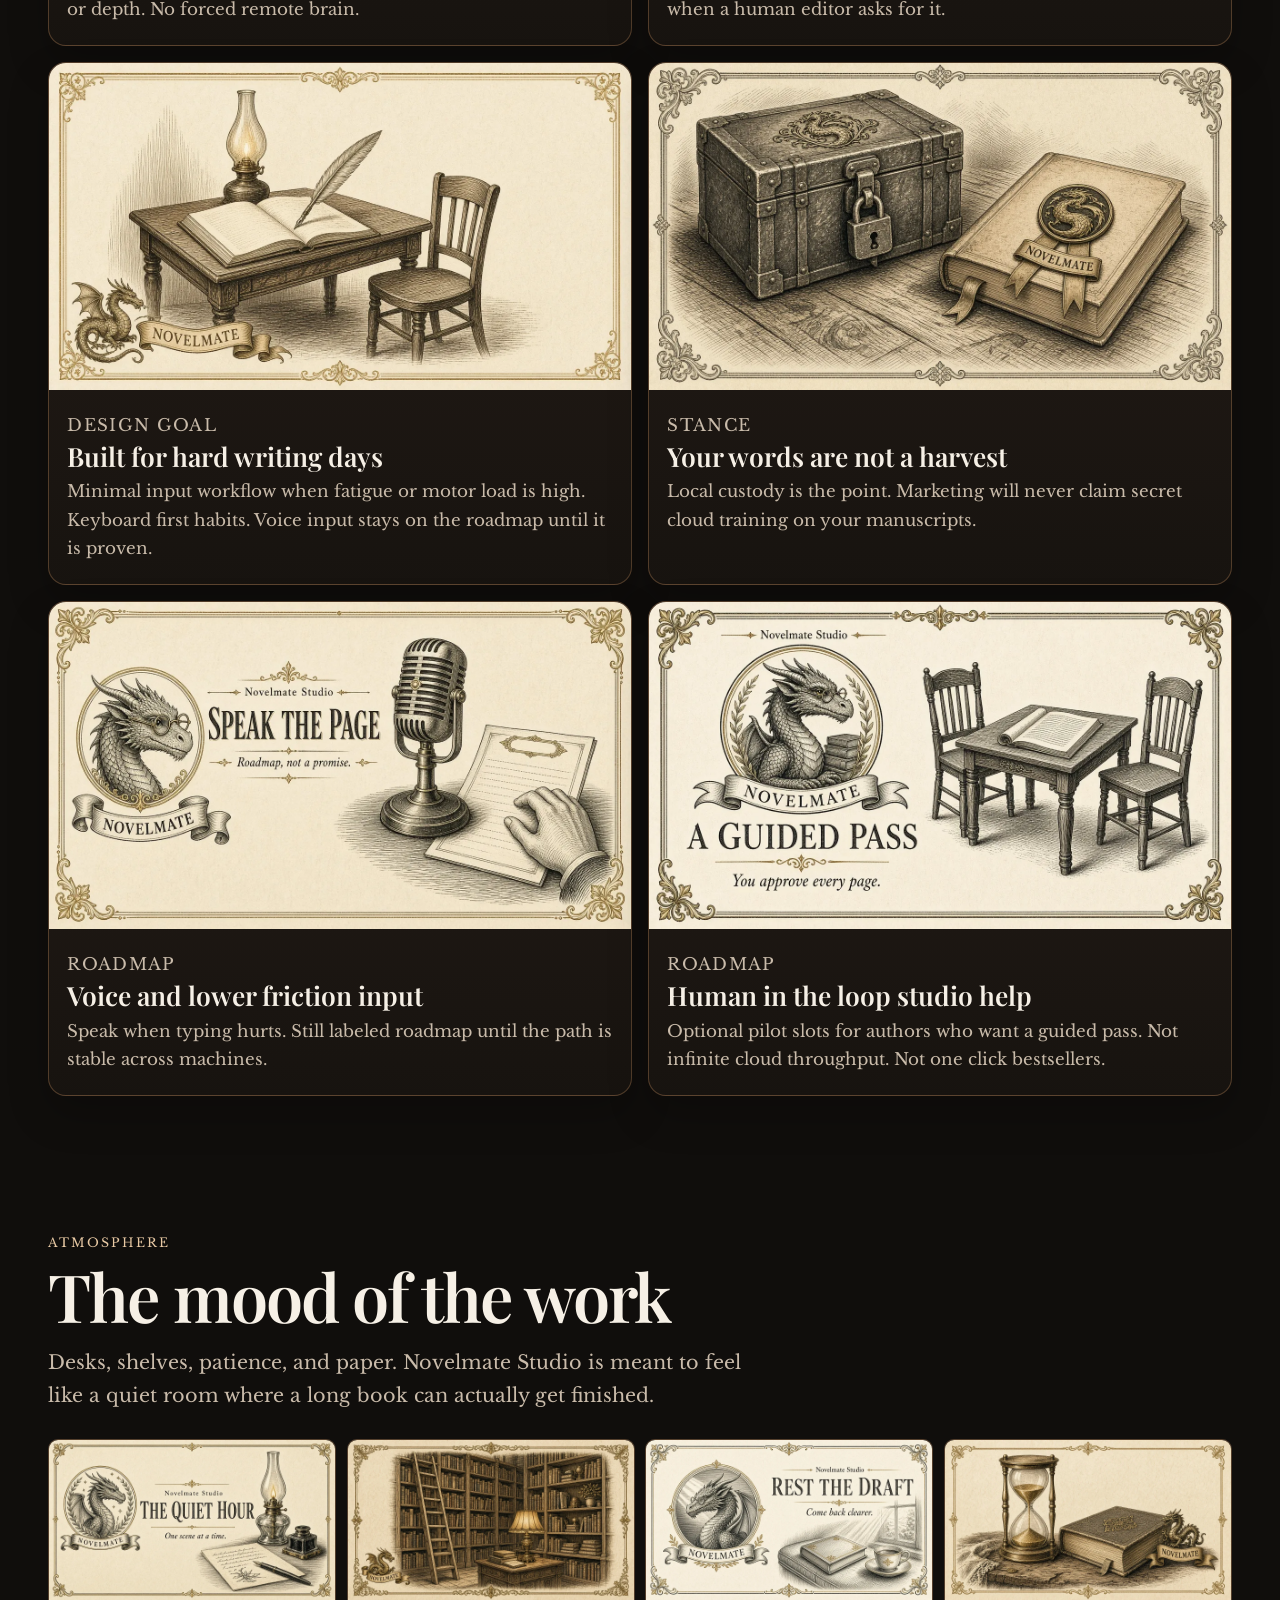
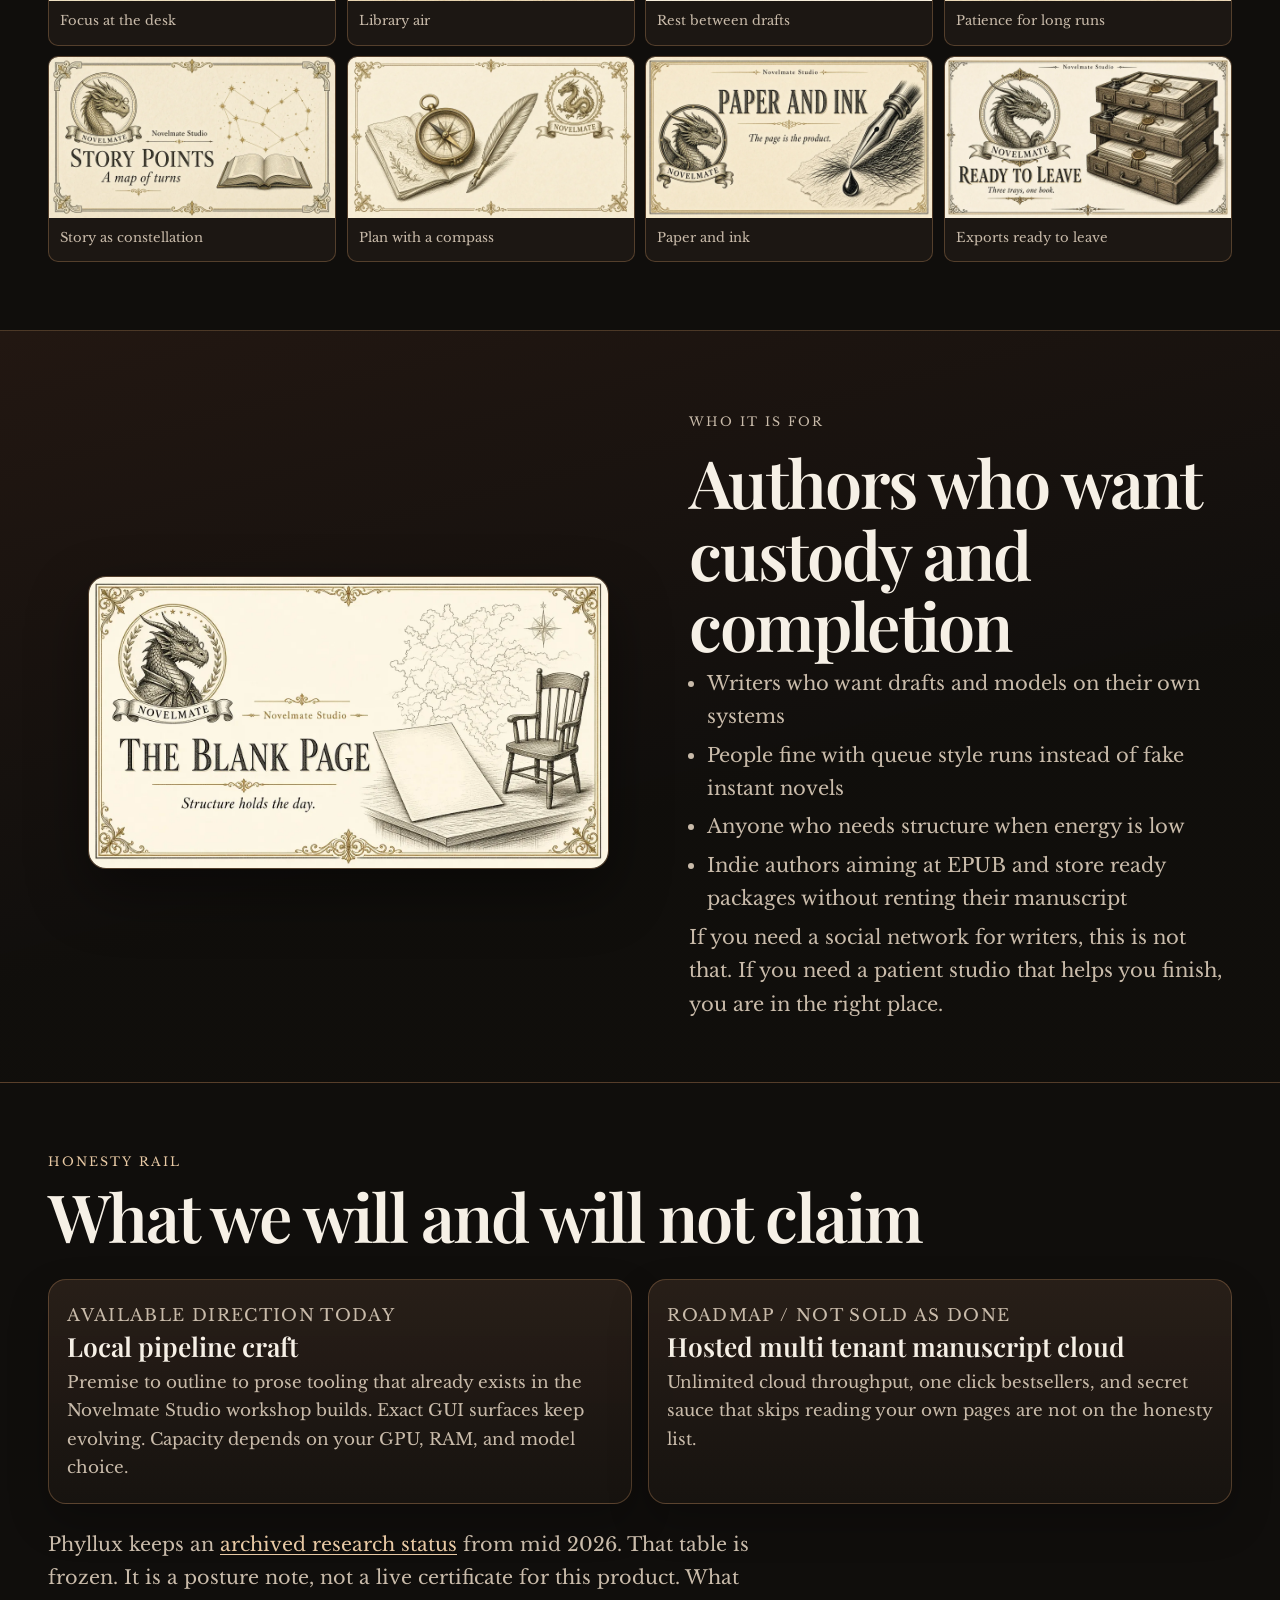
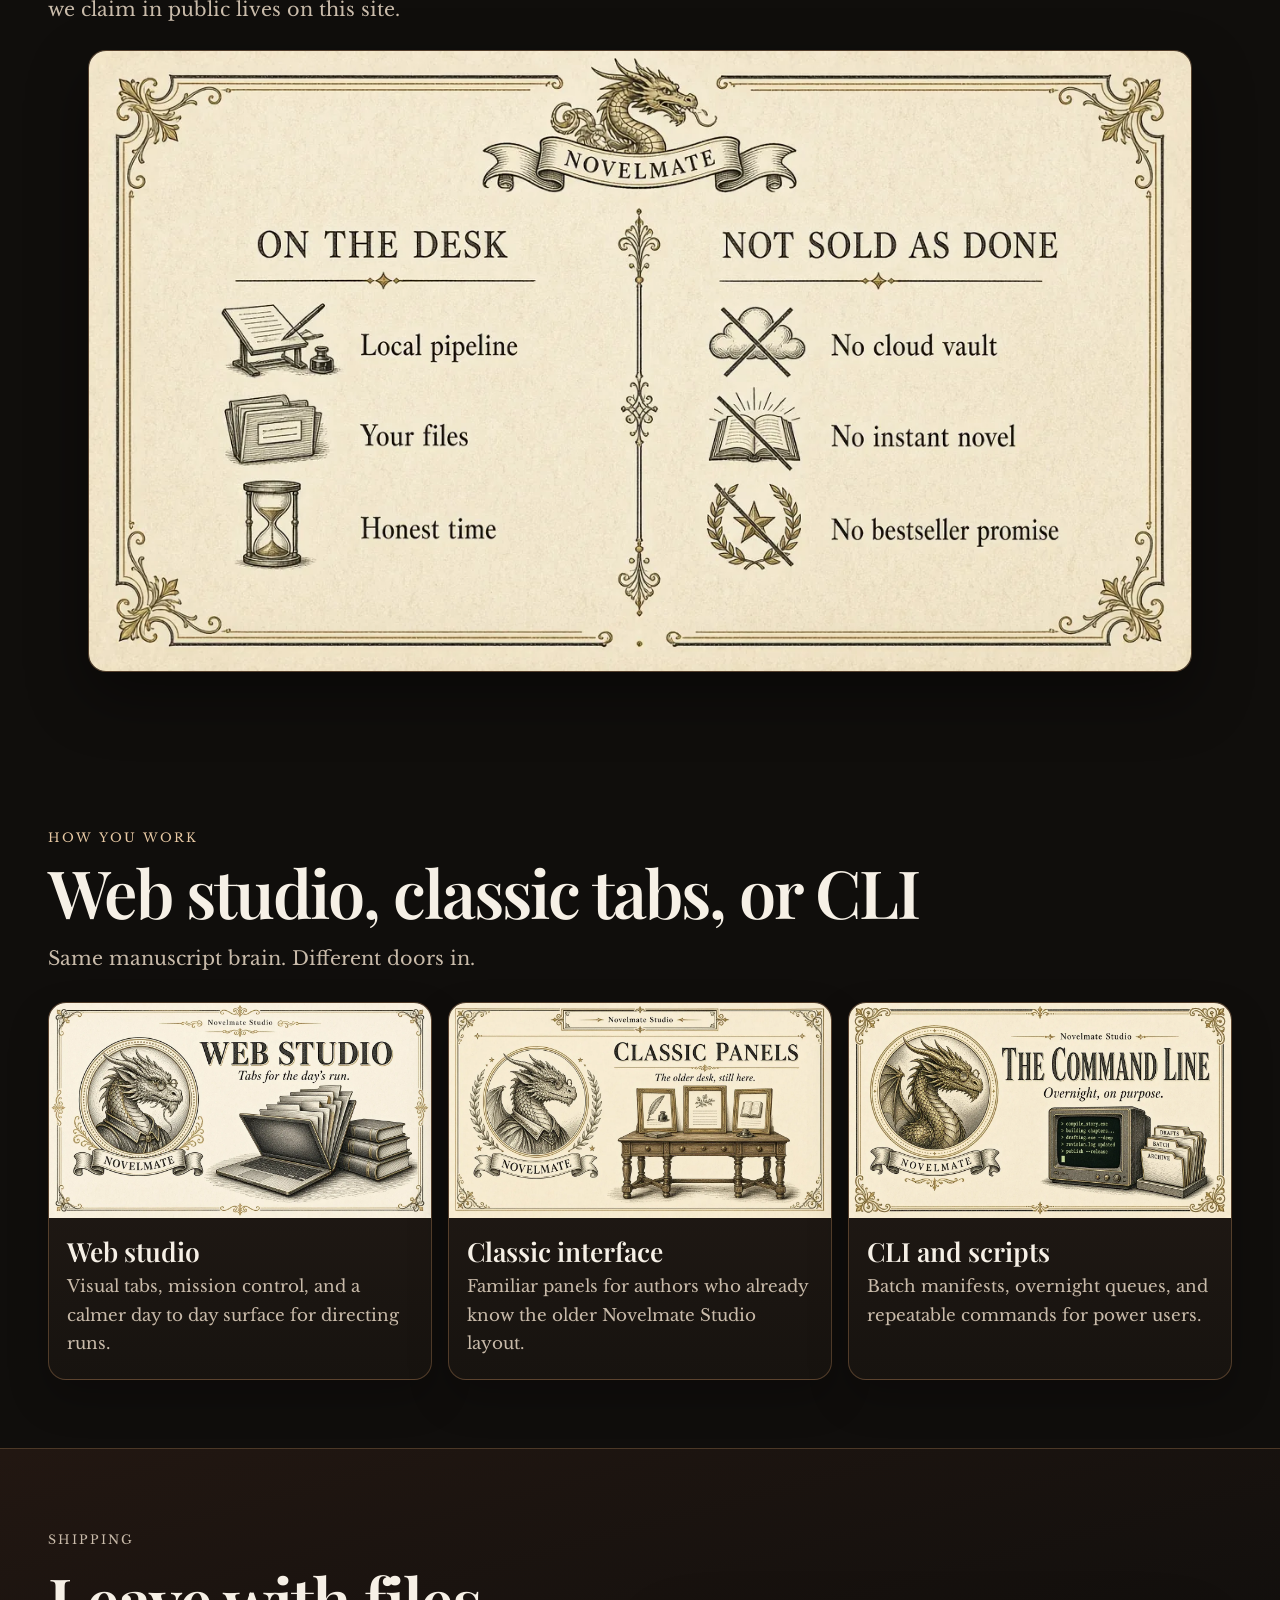
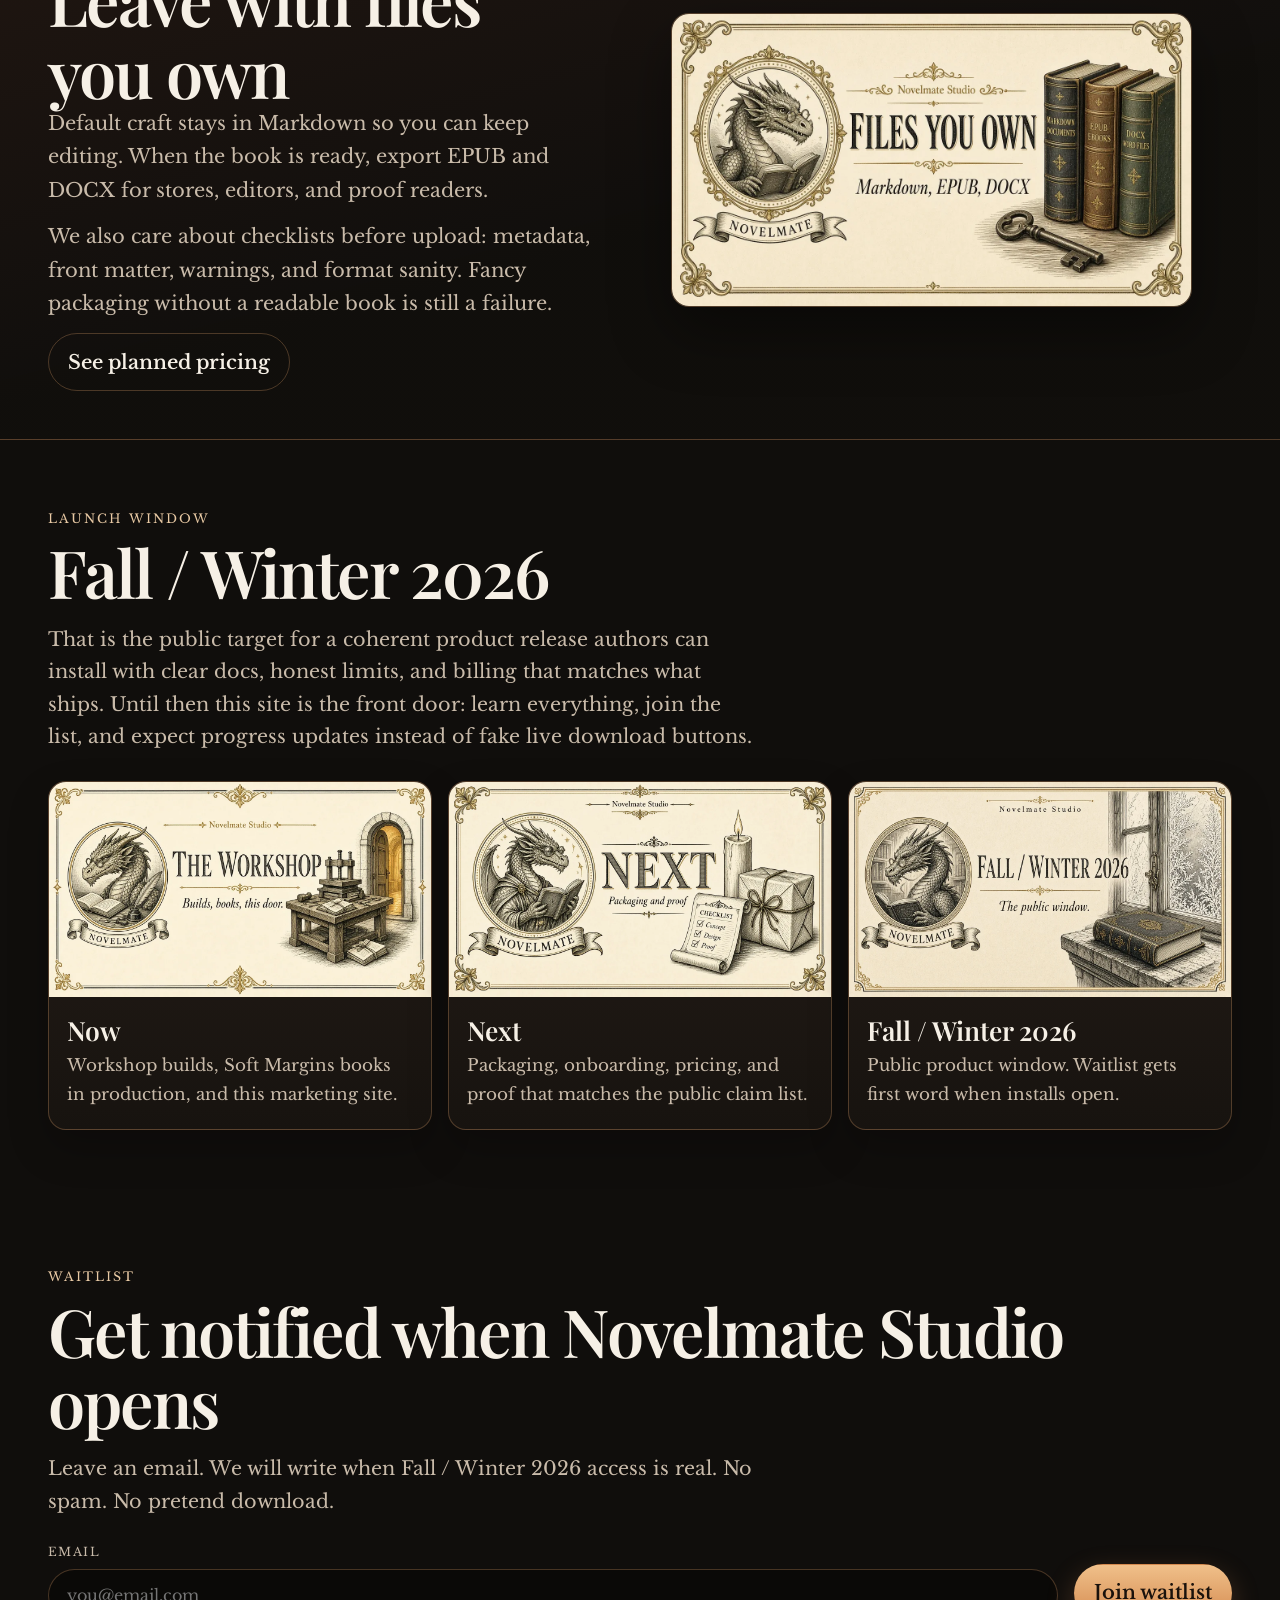
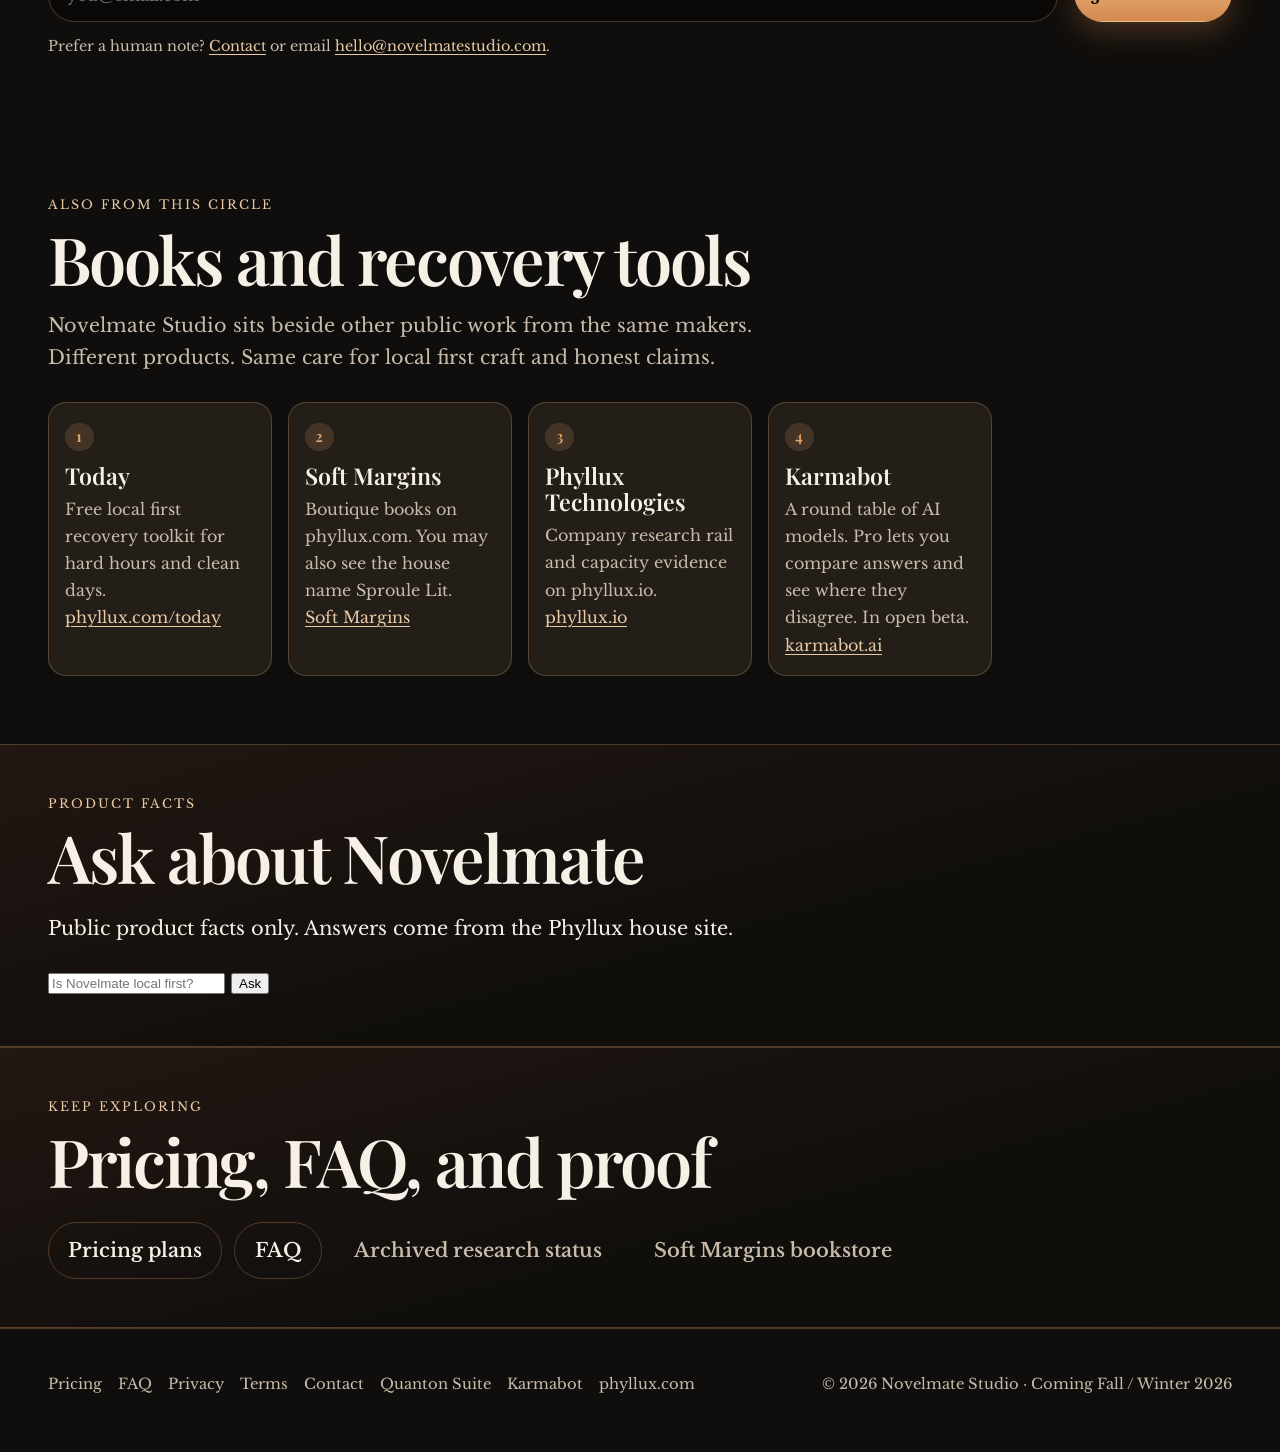
==== commit b63fa0dd: "Redraw the overnight queue plate so the only labels are Outline, Scenes, and Prose. Co-authored-by: " ====
--- a/public/index.html
+++ b/public/index.html
@@ -207,7 +207,7 @@
 
       <div class="card-grid two">
         <article class="card">
-          <img class="card-img" src="assets/marketing/plates/nm-plate-queue.webp" alt="Overnight queue of outlines, scenes, and prose" width="1280" height="720" loading="lazy" />
+          <img class="card-img" src="assets/marketing/plates/nm-plate-queue.webp?v=2" alt="Overnight queue of outlines, scenes, and prose" width="1280" height="720" loading="lazy" />
           <div class="card-body">
             <p class="tag-shipped">Shipped direction</p>
             <h3>Structured generation pipeline</h3>
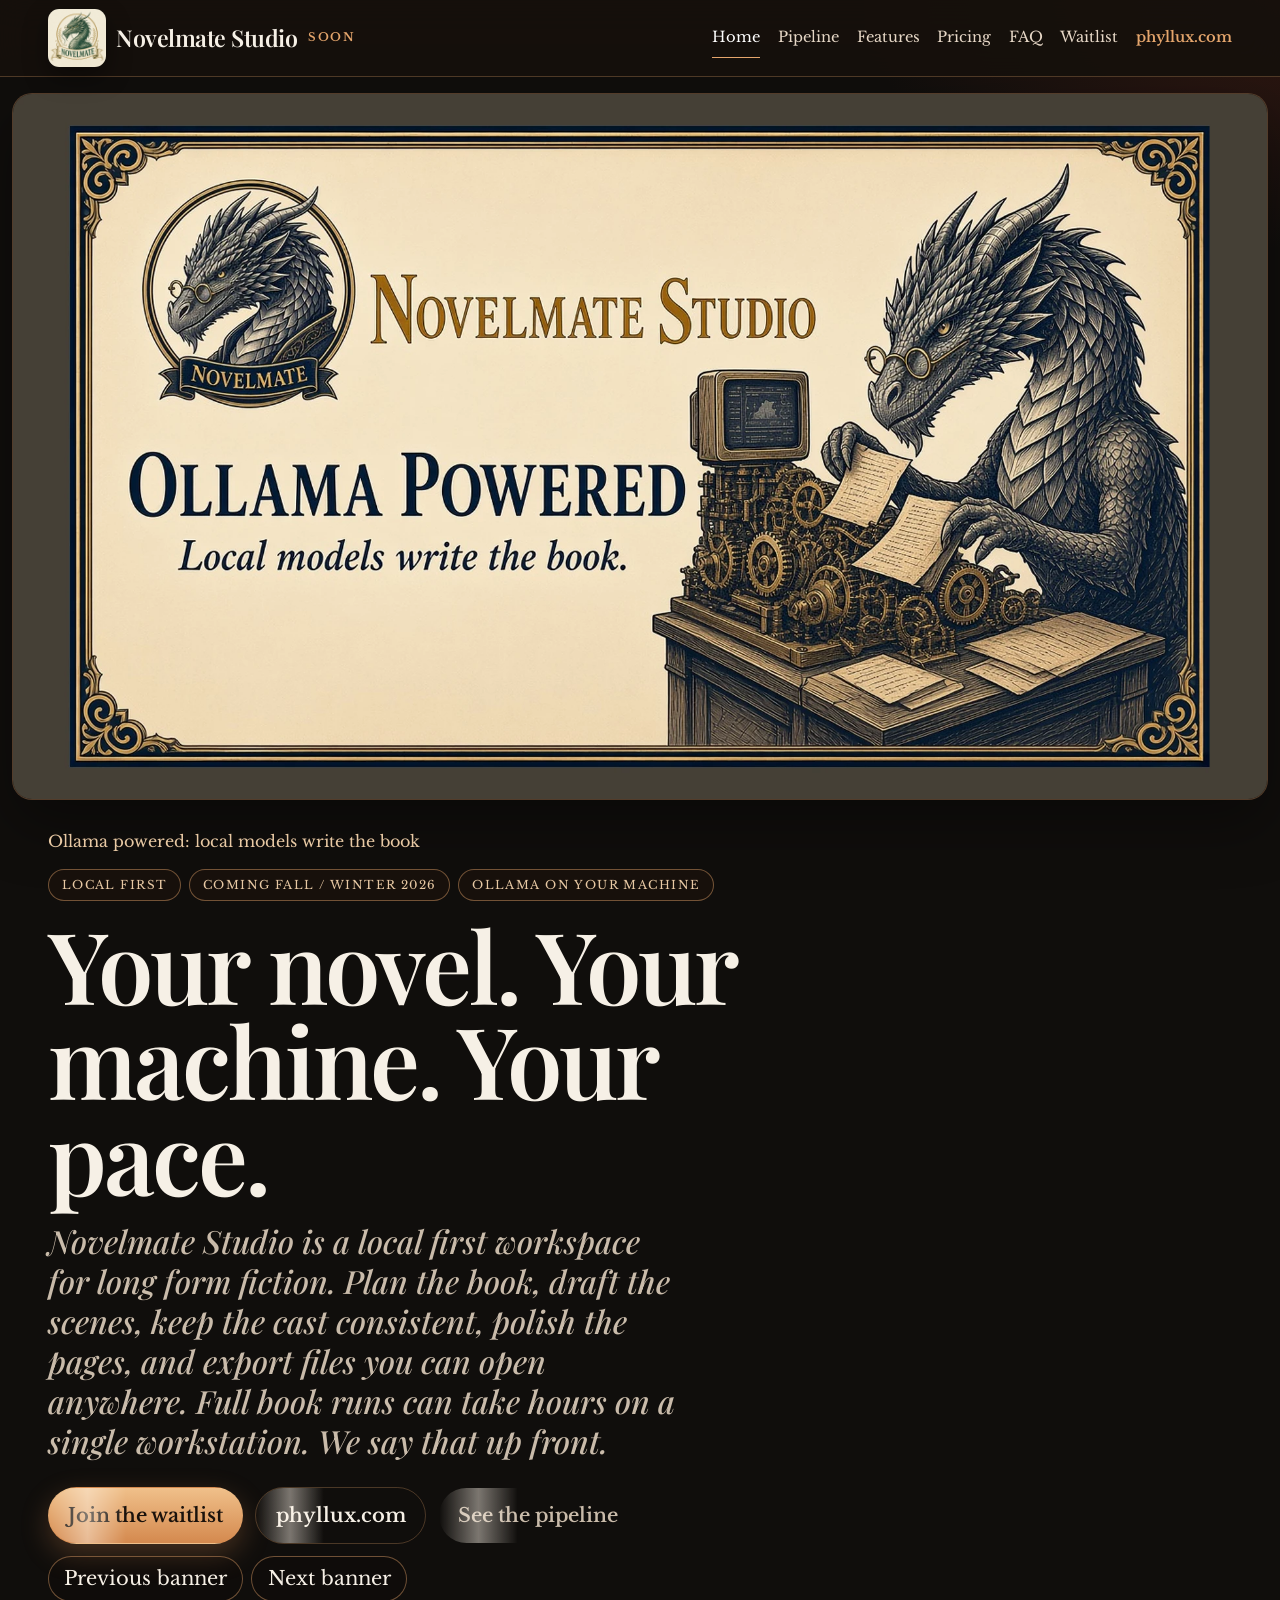
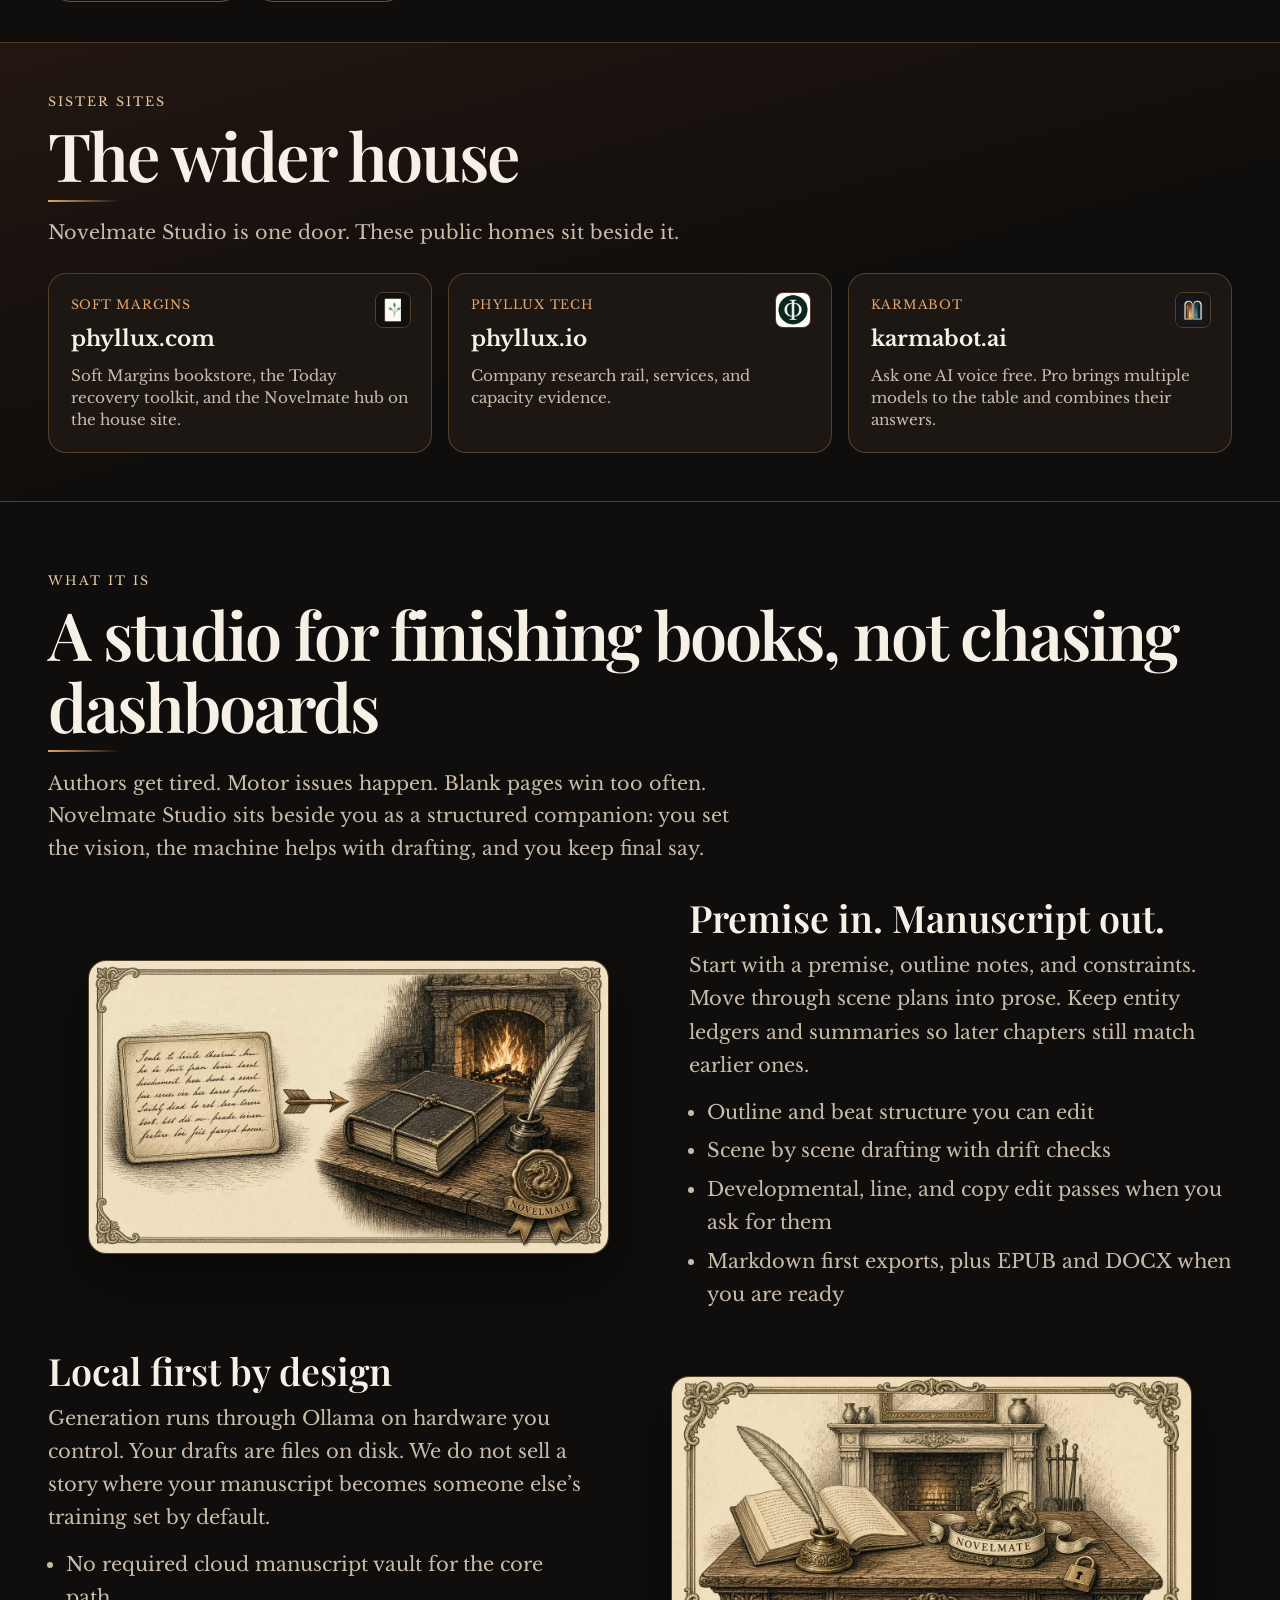
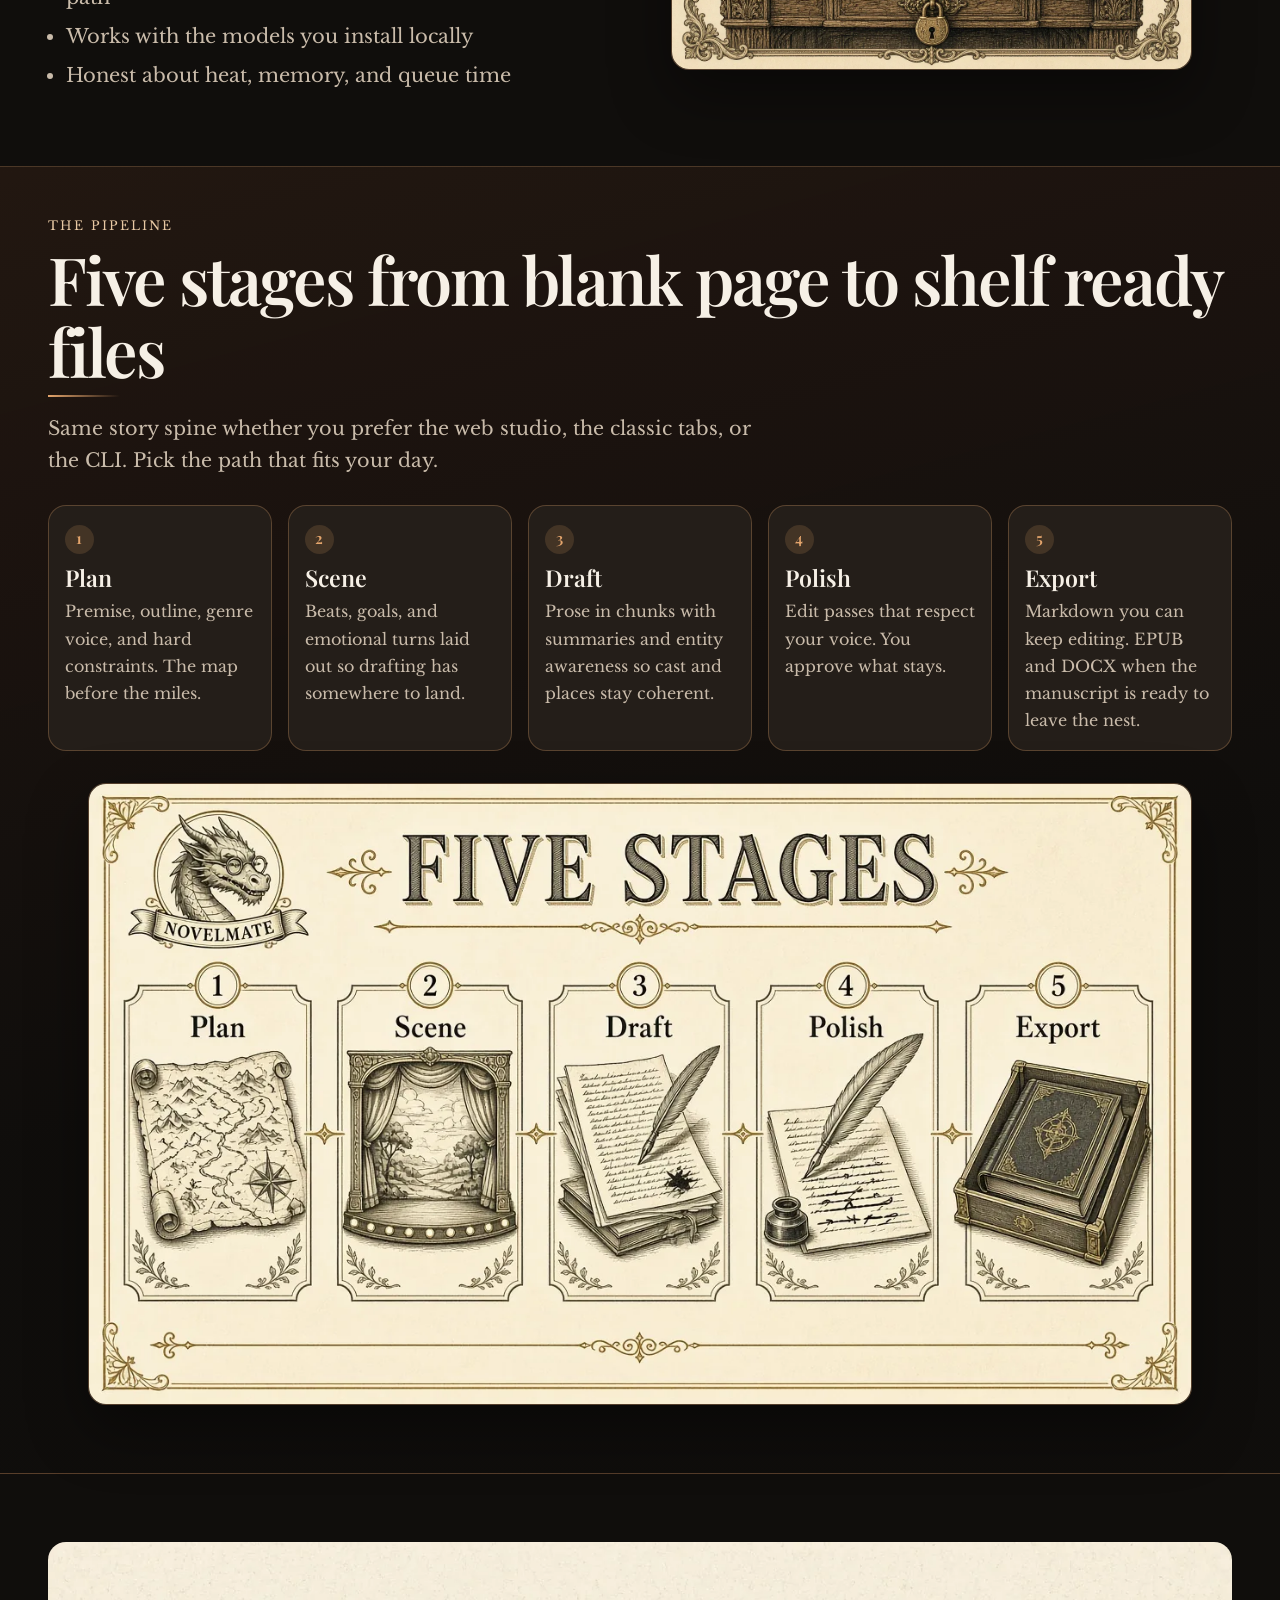
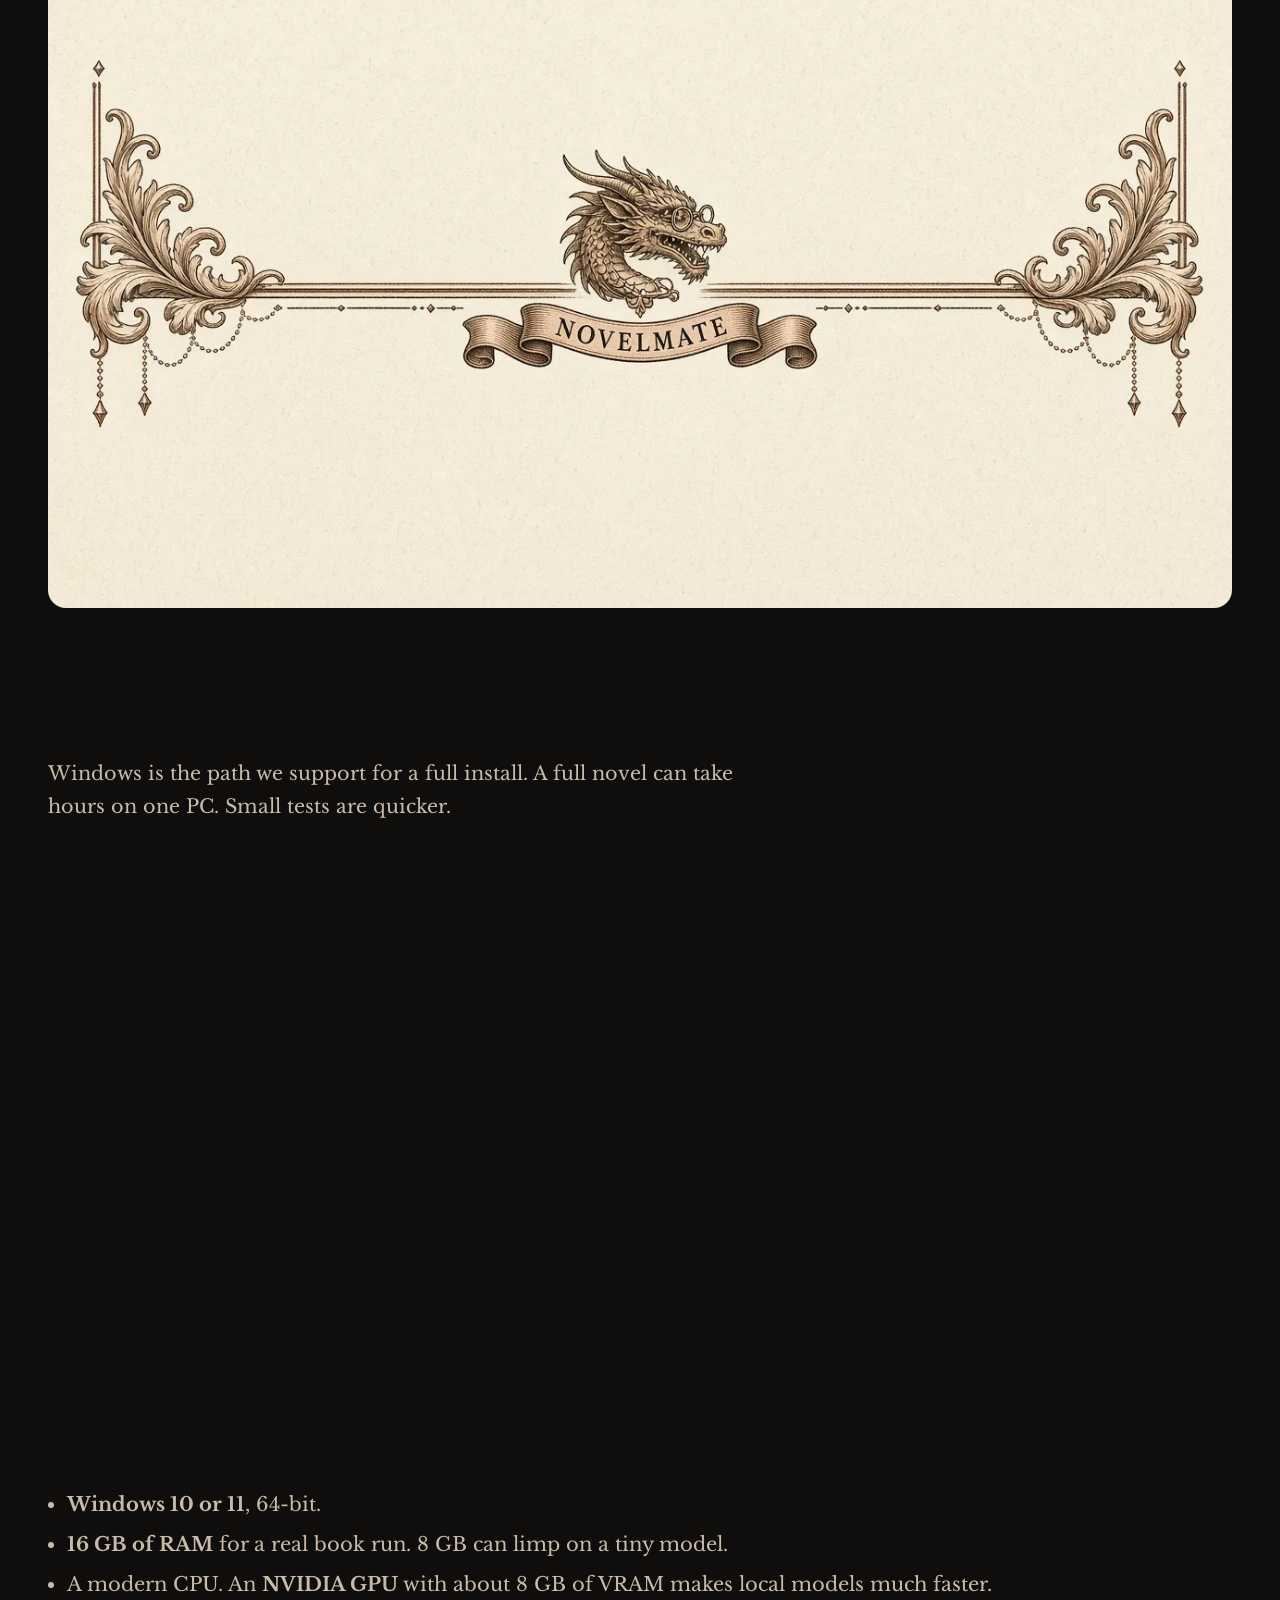
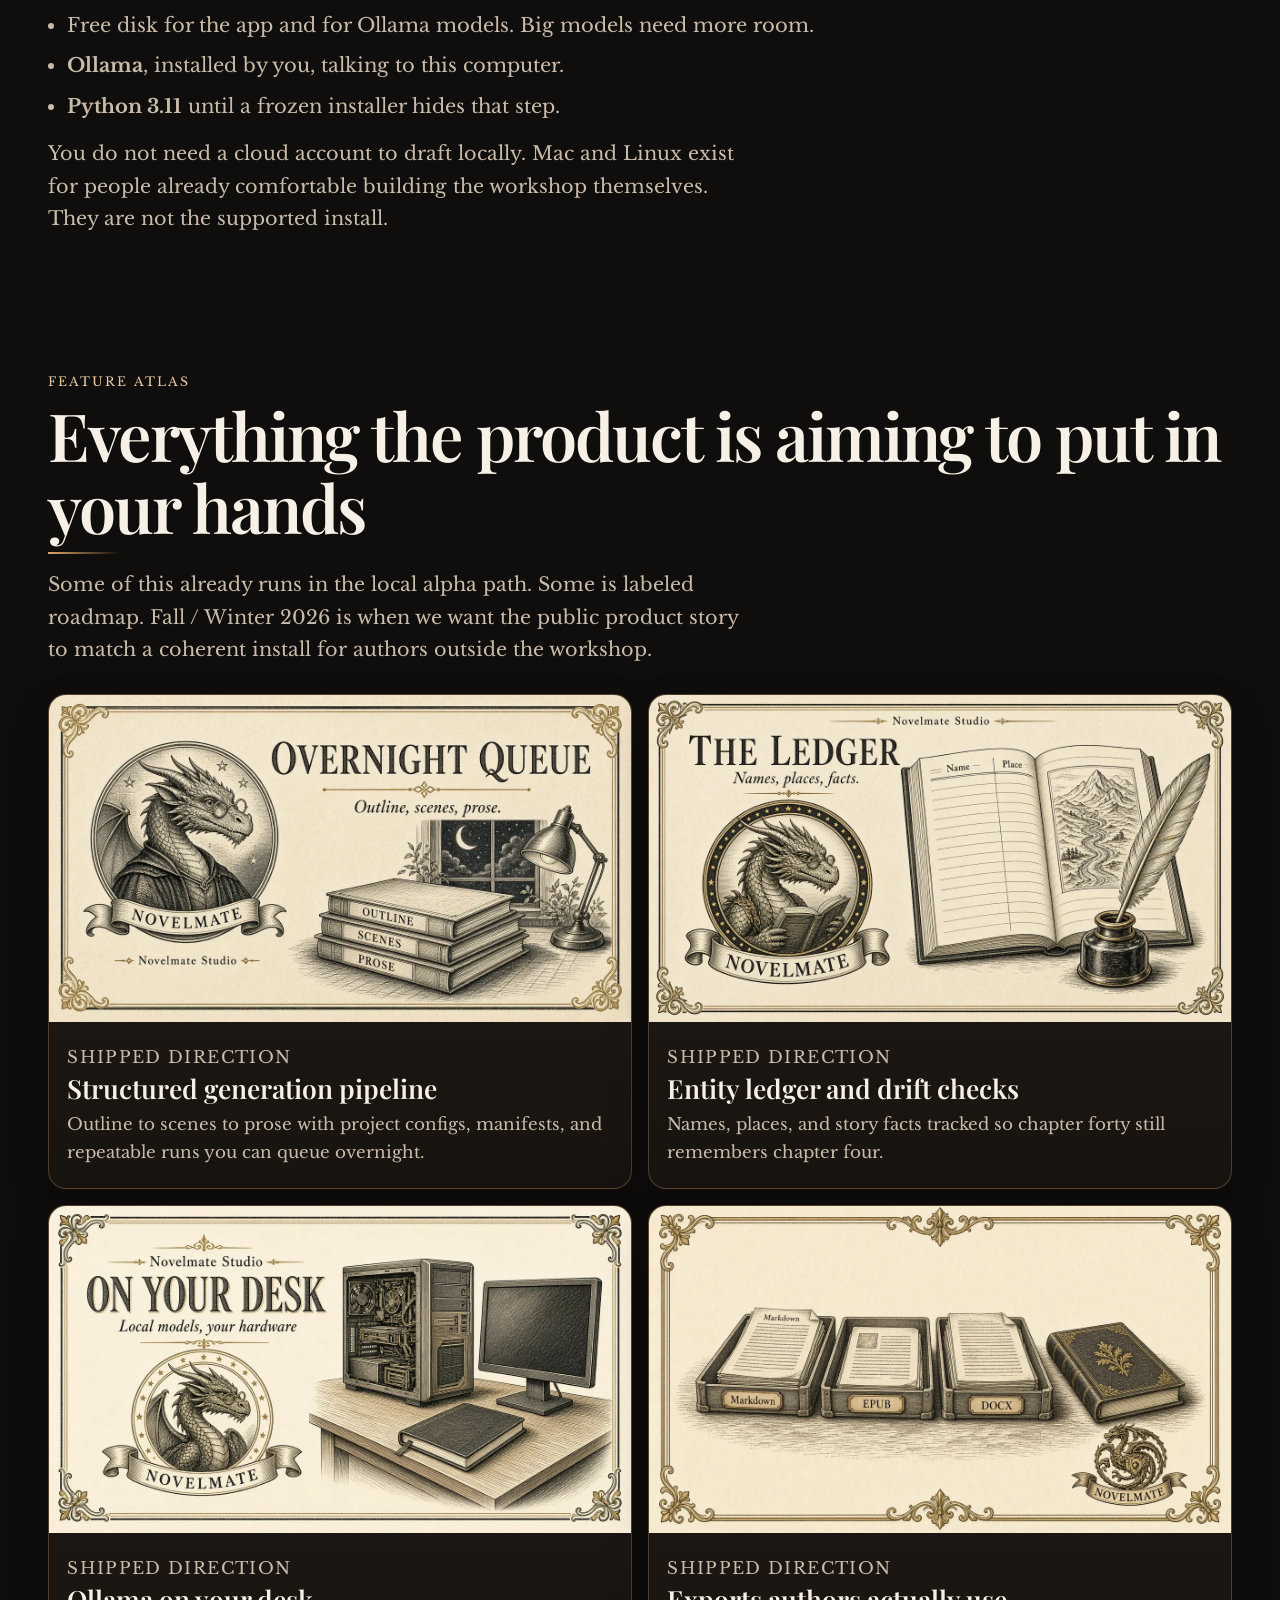
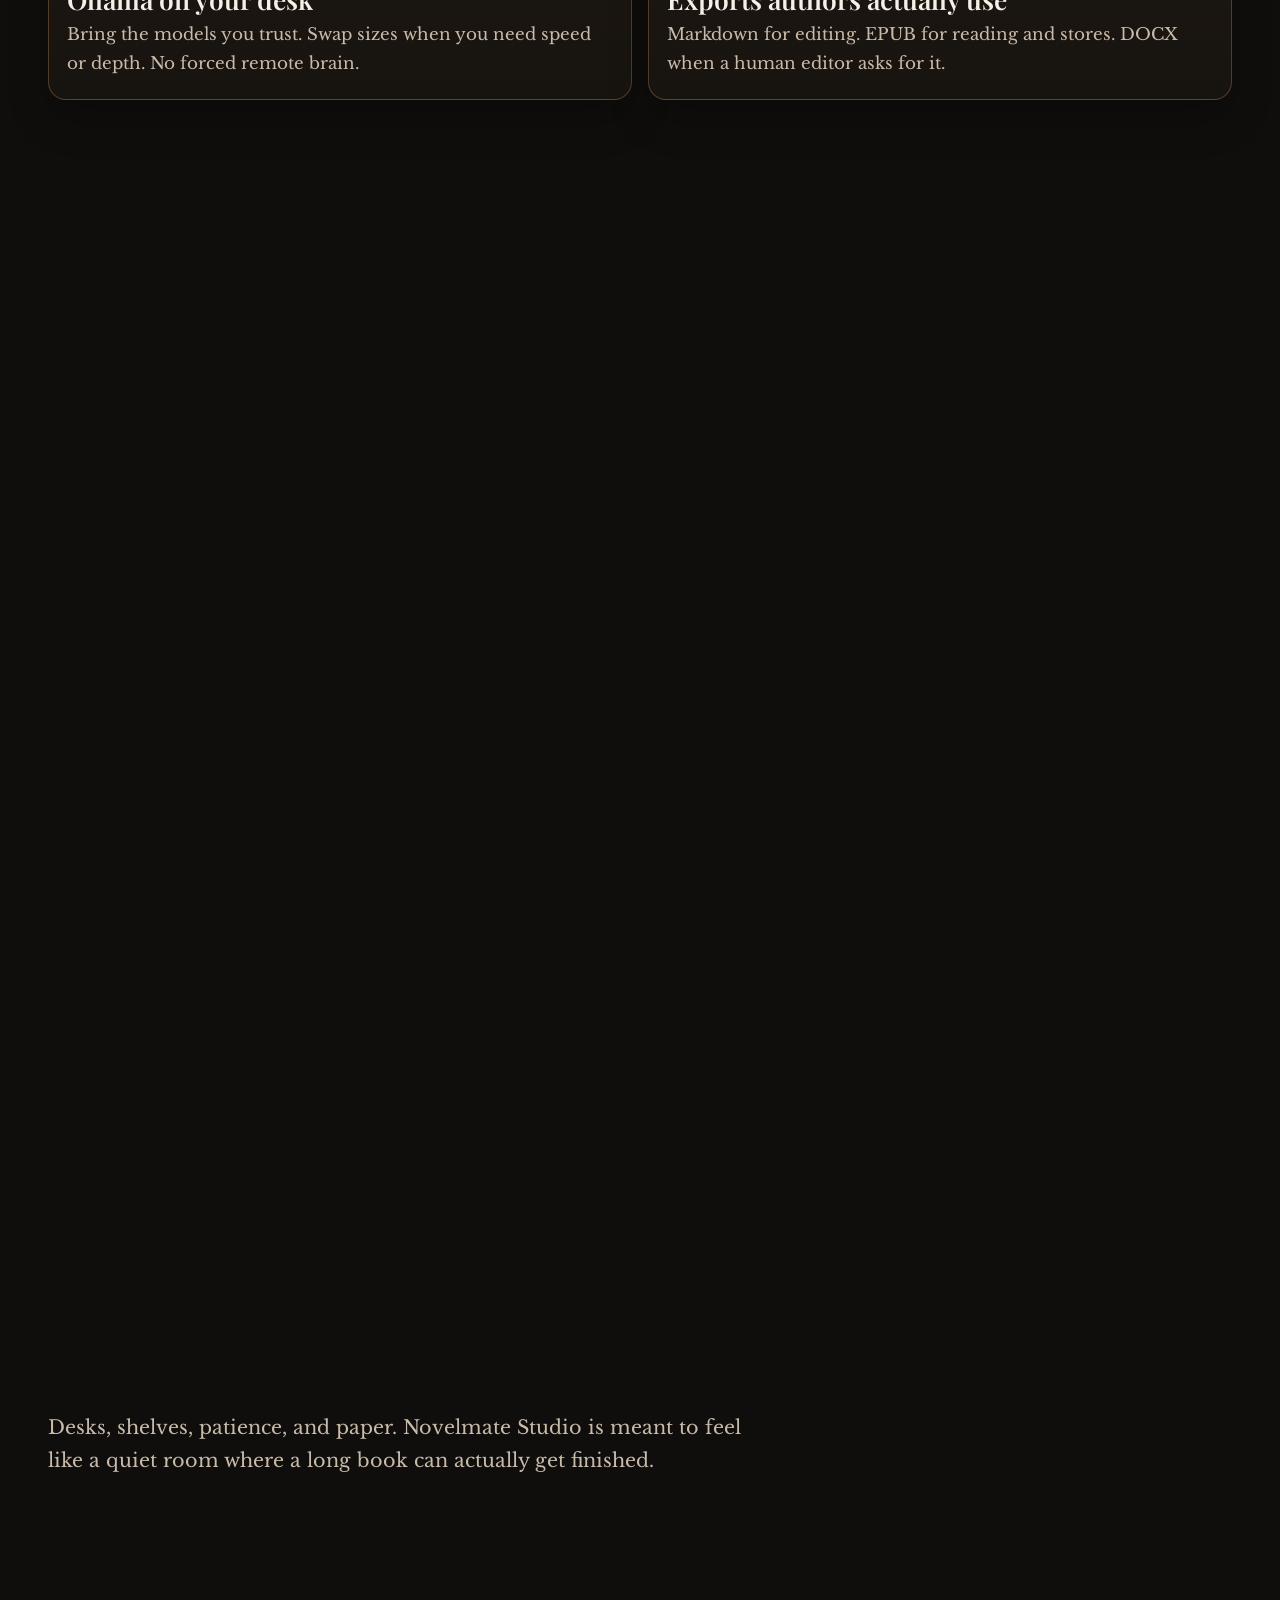
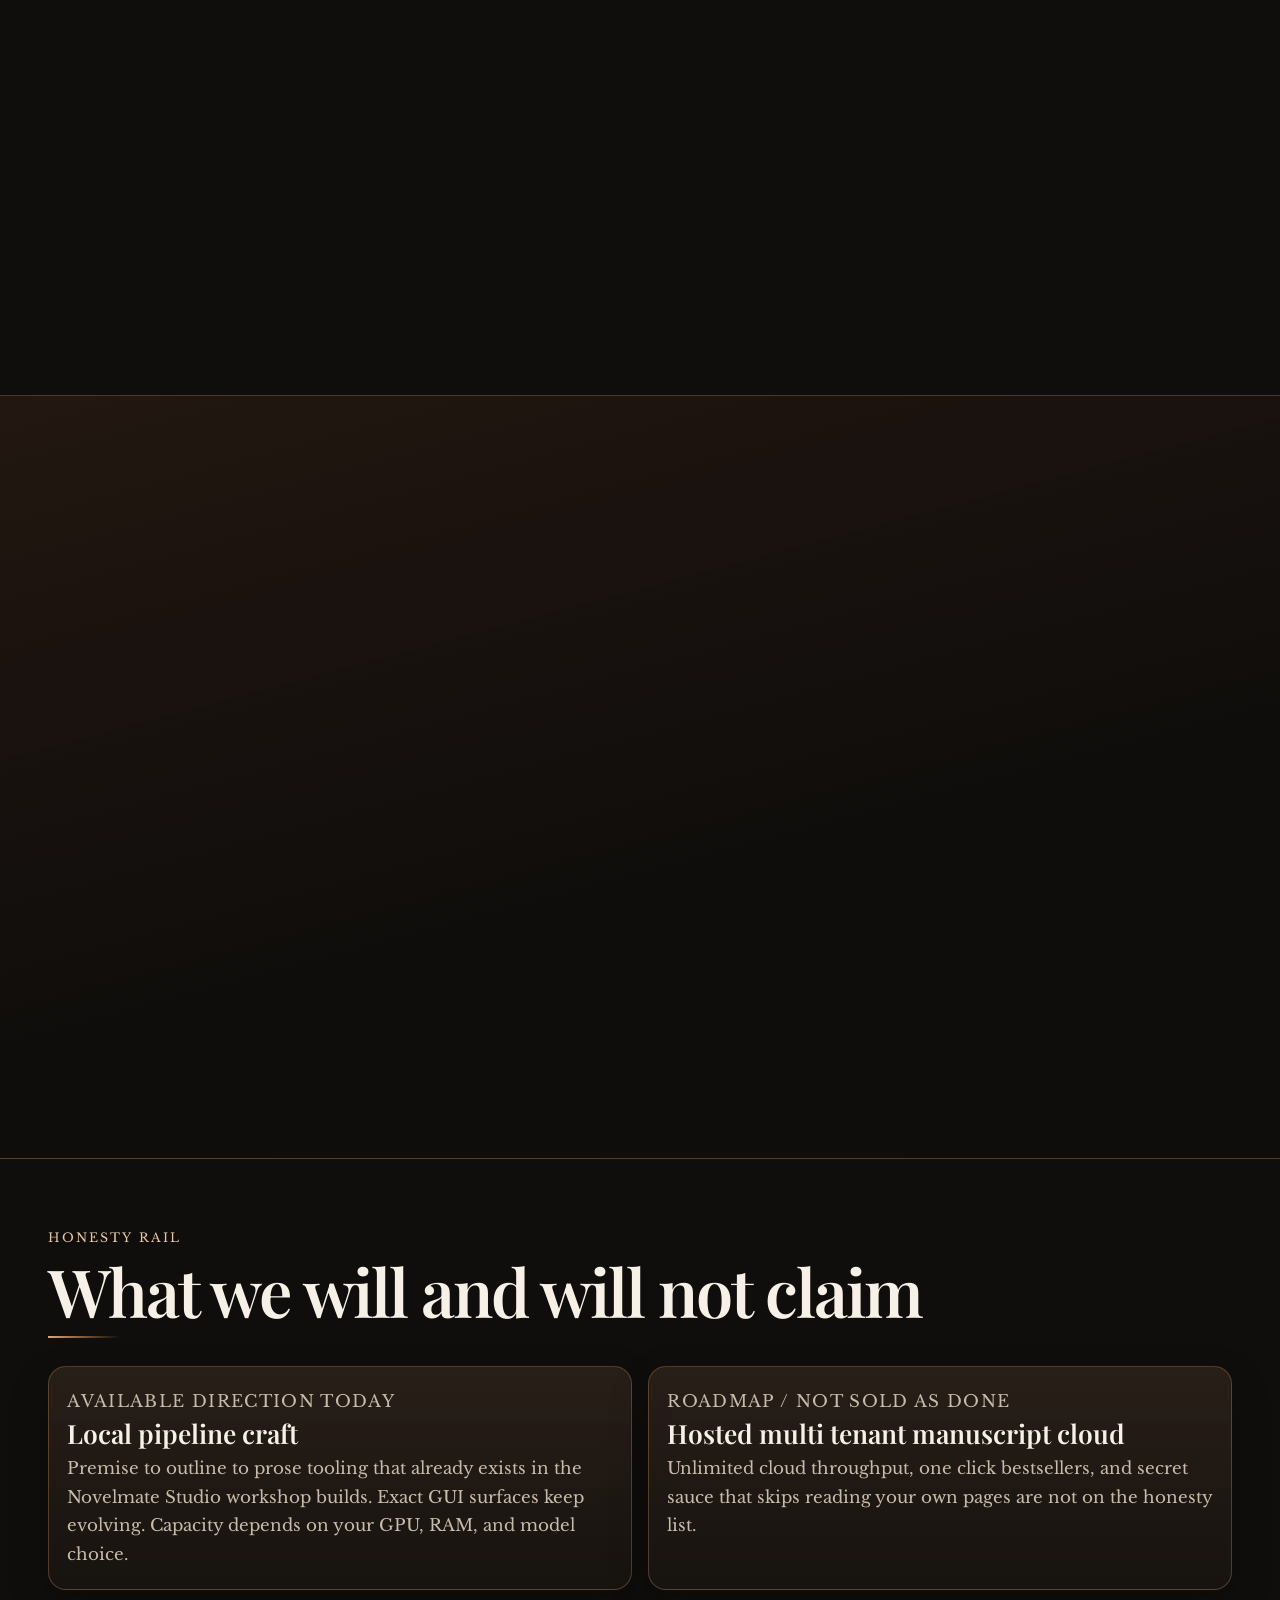
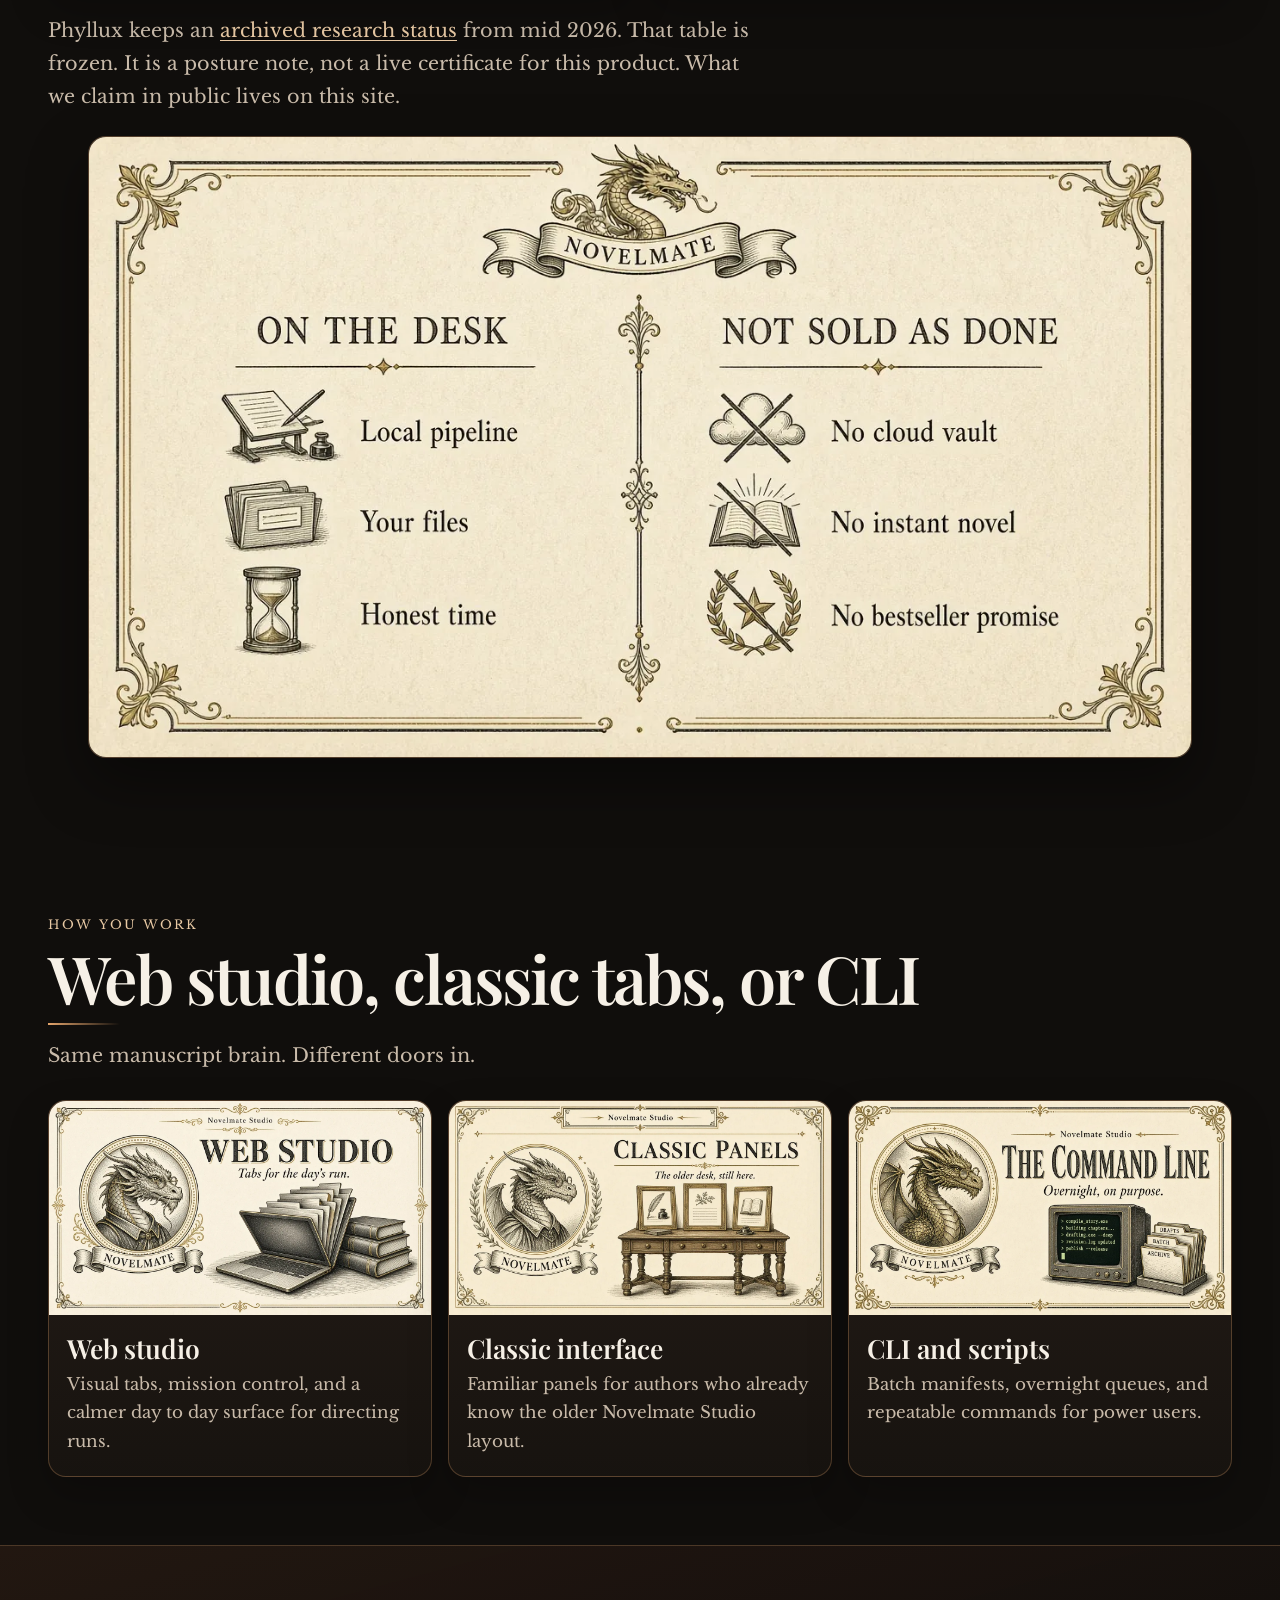
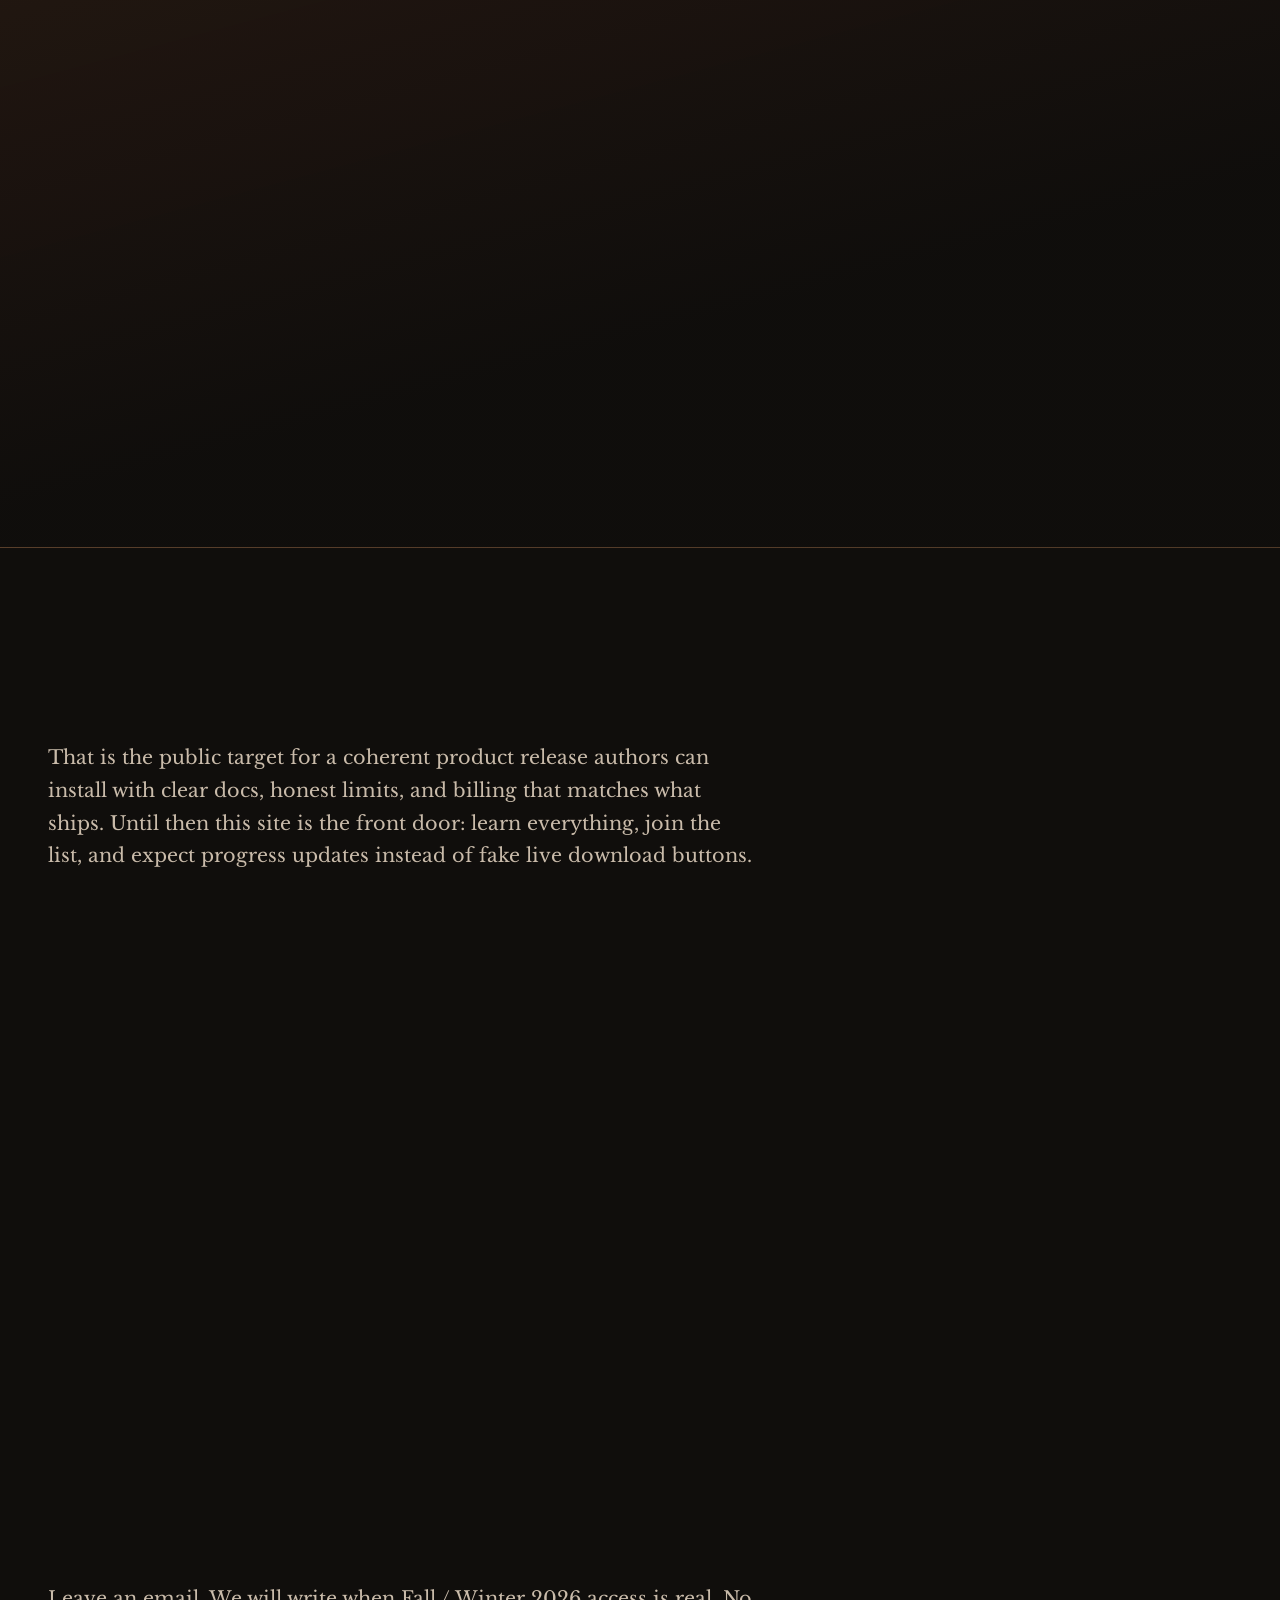
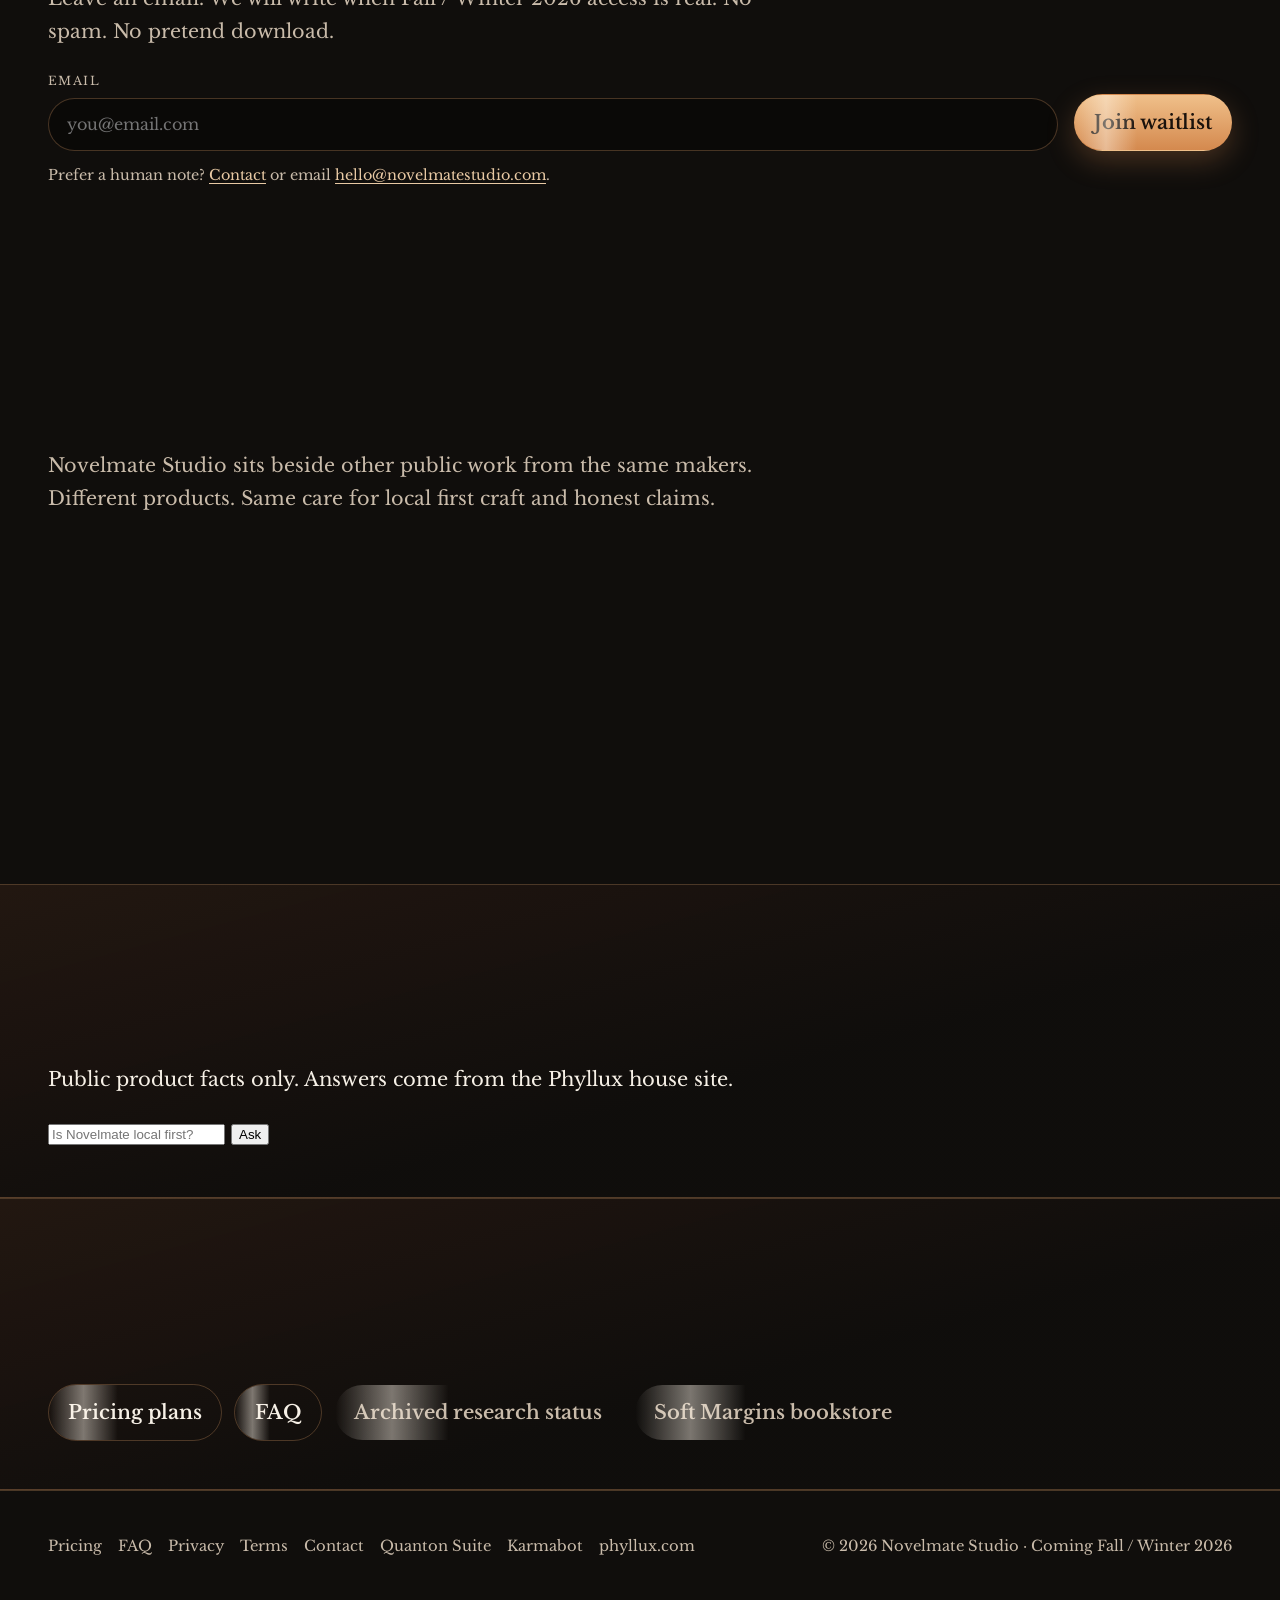
==== commit bad52f55: "Add page motion across the studio site without fading the banners. Sections rise in, the dragon brea" ====
--- a/public/index.html
+++ b/public/index.html
@@ -16,7 +16,7 @@
   <meta name="twitter:card" content="summary_large_image" />
   <meta name="twitter:image" content="https://novelmatestudio.com/assets/og-1200x630.webp" />
   <link rel="canonical" href="https://novelmatestudio.com/" />
-  <link rel="stylesheet" href="css/site.css?v=20261008f" />
+  <link rel="stylesheet" href="css/site.css?v=20261008g" />
   <link rel="icon" href="assets/brand/favicon-32.png" type="image/png" />
   <link rel="apple-touch-icon" href="assets/brand/apple-touch-icon.png" />
   <script type="application/ld+json">
@@ -658,5 +658,6 @@
   </script>
   <link rel="stylesheet" href="https://phyllux.com/assets/css/sneak-speak-embed.css?v=ss4">
   <script src="https://phyllux.com/assets/js/sneak-speak.js?v=ss3" defer></script>
+<script src="js/motion.js?v=20261008g" defer></script>
 </body>
 </html>
--- a/public/css/site.css
+++ b/public/css/site.css
@@ -744,3 +744,210 @@
   position: absolute;
   left: -9999px;
 }
+
+/* Motion */
+@keyframes ember-drift {
+  0% { background-position: 0% 0%, 100% 0%, 0 0; }
+  50% { background-position: 12% 8%, 80% 12%, 0 0; }
+  100% { background-position: 0% 0%, 100% 0%, 0 0; }
+}
+@keyframes dragon-breathe {
+  0%, 100% { transform: translateY(0) scale(1); }
+  50% { transform: translateY(-3px) scale(1.04); }
+}
+@keyframes soon-pulse {
+  0%, 100% { opacity: 1; }
+  50% { opacity: 0.45; }
+}
+@keyframes gold-breathe {
+  0%, 100% { box-shadow: 0 24px 60px rgba(0, 0, 0, 0.35), 0 0 0 1px rgba(228, 165, 108, 0.25); }
+  50% { box-shadow: 0 28px 70px rgba(0, 0, 0, 0.45), 0 0 28px rgba(228, 165, 108, 0.28); }
+}
+@keyframes rise-in {
+  from { opacity: 0; transform: translateY(32px); }
+  to { opacity: 1; transform: none; }
+}
+@keyframes fade-up {
+  from { opacity: 0; transform: translateY(14px); }
+  to { opacity: 1; transform: none; }
+}
+@keyframes pill-float {
+  0%, 100% { transform: translateY(0); }
+  50% { transform: translateY(-4px); }
+}
+@keyframes sheen {
+  0% { transform: translateX(-130%) skewX(-18deg); }
+  100% { transform: translateX(220%) skewX(-18deg); }
+}
+@keyframes rule-draw {
+  from { transform: scaleX(0); }
+  to { transform: scaleX(1); }
+}
+@keyframes step-pop {
+  0%, 100% { transform: scale(1); }
+  40% { transform: scale(1.12); }
+}
+@keyframes ornament-float {
+  0%, 100% { transform: translateY(0); }
+  50% { transform: translateY(-8px); }
+}
+@keyframes mote {
+  0% { transform: translate3d(0, 12vh, 0); opacity: 0; }
+  12% { opacity: 0.7; }
+  100% { transform: translate3d(var(--mx, 20px), -110vh, 0); opacity: 0; }
+}
+@keyframes caption-in {
+  from { opacity: 0; transform: translateY(8px); }
+  to { opacity: 1; transform: none; }
+}
+@keyframes title-in {
+  from { opacity: 0; letter-spacing: 0.08em; transform: translateY(18px); }
+  to { opacity: 1; letter-spacing: -0.03em; transform: none; }
+}
+
+html.motion-ready body {
+  animation: ember-drift 18s ease-in-out infinite;
+}
+.brand img {
+  animation: dragon-breathe 4.8s ease-in-out infinite;
+}
+.brand span {
+  animation: soon-pulse 2.8s ease-in-out infinite;
+}
+.nav a {
+  position: relative;
+}
+.nav a::after {
+  content: "";
+  position: absolute;
+  left: 0;
+  bottom: 0.15rem;
+  width: 100%;
+  height: 1px;
+  background: var(--accent);
+  transform: scaleX(0);
+  transform-origin: left;
+  transition: transform 0.35s ease;
+}
+.nav a:hover::after,
+.nav a[aria-current="page"]::after {
+  transform: scaleX(1);
+}
+.hero-frame {
+  animation: gold-breathe 6s ease-in-out infinite;
+}
+.hero-caption.is-fresh {
+  animation: caption-in 0.45s ease;
+}
+html.motion-ready .hero-inner h1 {
+  animation: title-in 1.1s ease both;
+}
+html.motion-ready .lede {
+  animation: fade-up 1s ease 0.25s both;
+}
+.pill {
+  animation: pill-float 4.2s ease-in-out infinite;
+}
+.pill:nth-child(2) { animation-delay: 0.4s; }
+.pill:nth-child(3) { animation-delay: 0.8s; }
+.btn {
+  position: relative;
+  overflow: hidden;
+}
+.btn::after {
+  content: "";
+  position: absolute;
+  top: 0;
+  left: 0;
+  width: 40%;
+  height: 100%;
+  background: linear-gradient(90deg, transparent, rgba(255, 246, 234, 0.45), transparent);
+  animation: sheen 3.6s ease-in-out infinite;
+  pointer-events: none;
+}
+.section-title {
+  position: relative;
+}
+html.motion-ready .section-title::after {
+  content: "";
+  display: block;
+  width: 4.5rem;
+  height: 2px;
+  margin-top: 0.55rem;
+  background: linear-gradient(90deg, var(--accent), transparent);
+  transform: scaleX(0);
+  transform-origin: left;
+}
+html.motion-ready .section-title.in::after {
+  animation: rule-draw 0.7s ease forwards;
+}
+html.motion-ready .reveal {
+  opacity: 0;
+  transform: translateY(28px);
+}
+html.motion-ready .reveal.in {
+  animation: rise-in 0.75s ease forwards;
+  animation-delay: var(--d, 0s);
+}
+html.motion-ready .step.in::before {
+  animation: step-pop 1.6s ease 0.3s both;
+}
+.ornament img {
+  animation: ornament-float 5.5s ease-in-out infinite;
+}
+.card {
+  transition: transform 0.35s ease, border-color 0.35s ease, box-shadow 0.35s ease;
+}
+.card:hover {
+  box-shadow: 0 22px 48px rgba(0, 0, 0, 0.38), 0 0 0 1px rgba(228, 165, 108, 0.45);
+}
+.sister-card,
+.feature-media,
+.mosaic figure {
+  transition: transform 0.35s ease, border-color 0.35s ease;
+}
+.sister-card:hover,
+.mosaic figure:hover {
+  transform: translateY(-6px);
+}
+.scroll-glow {
+  position: fixed;
+  top: 0;
+  left: 0;
+  z-index: 80;
+  height: 3px;
+  width: 0;
+  background: linear-gradient(90deg, #a86b3e, #f0c08a, #fff6ea);
+  pointer-events: none;
+}
+.motes {
+  position: fixed;
+  inset: 0;
+  z-index: 1;
+  pointer-events: none;
+  overflow: hidden;
+}
+.motes i {
+  position: absolute;
+  bottom: -8px;
+  width: 3px;
+  height: 3px;
+  border-radius: 50%;
+  background: #e8c9a4;
+  opacity: 0;
+  animation: mote linear infinite;
+}
+.site-header { z-index: 40; }
+.hero-stage,
+main,
+.site-footer {
+  position: relative;
+  z-index: 2;
+}
+.waitlist input[type="email"]:focus,
+.offer-form input:focus,
+.offer-form textarea:focus {
+  outline: none;
+  box-shadow: 0 0 0 3px rgba(228, 165, 108, 0.35);
+  transition: box-shadow 0.25s ease;
+}
